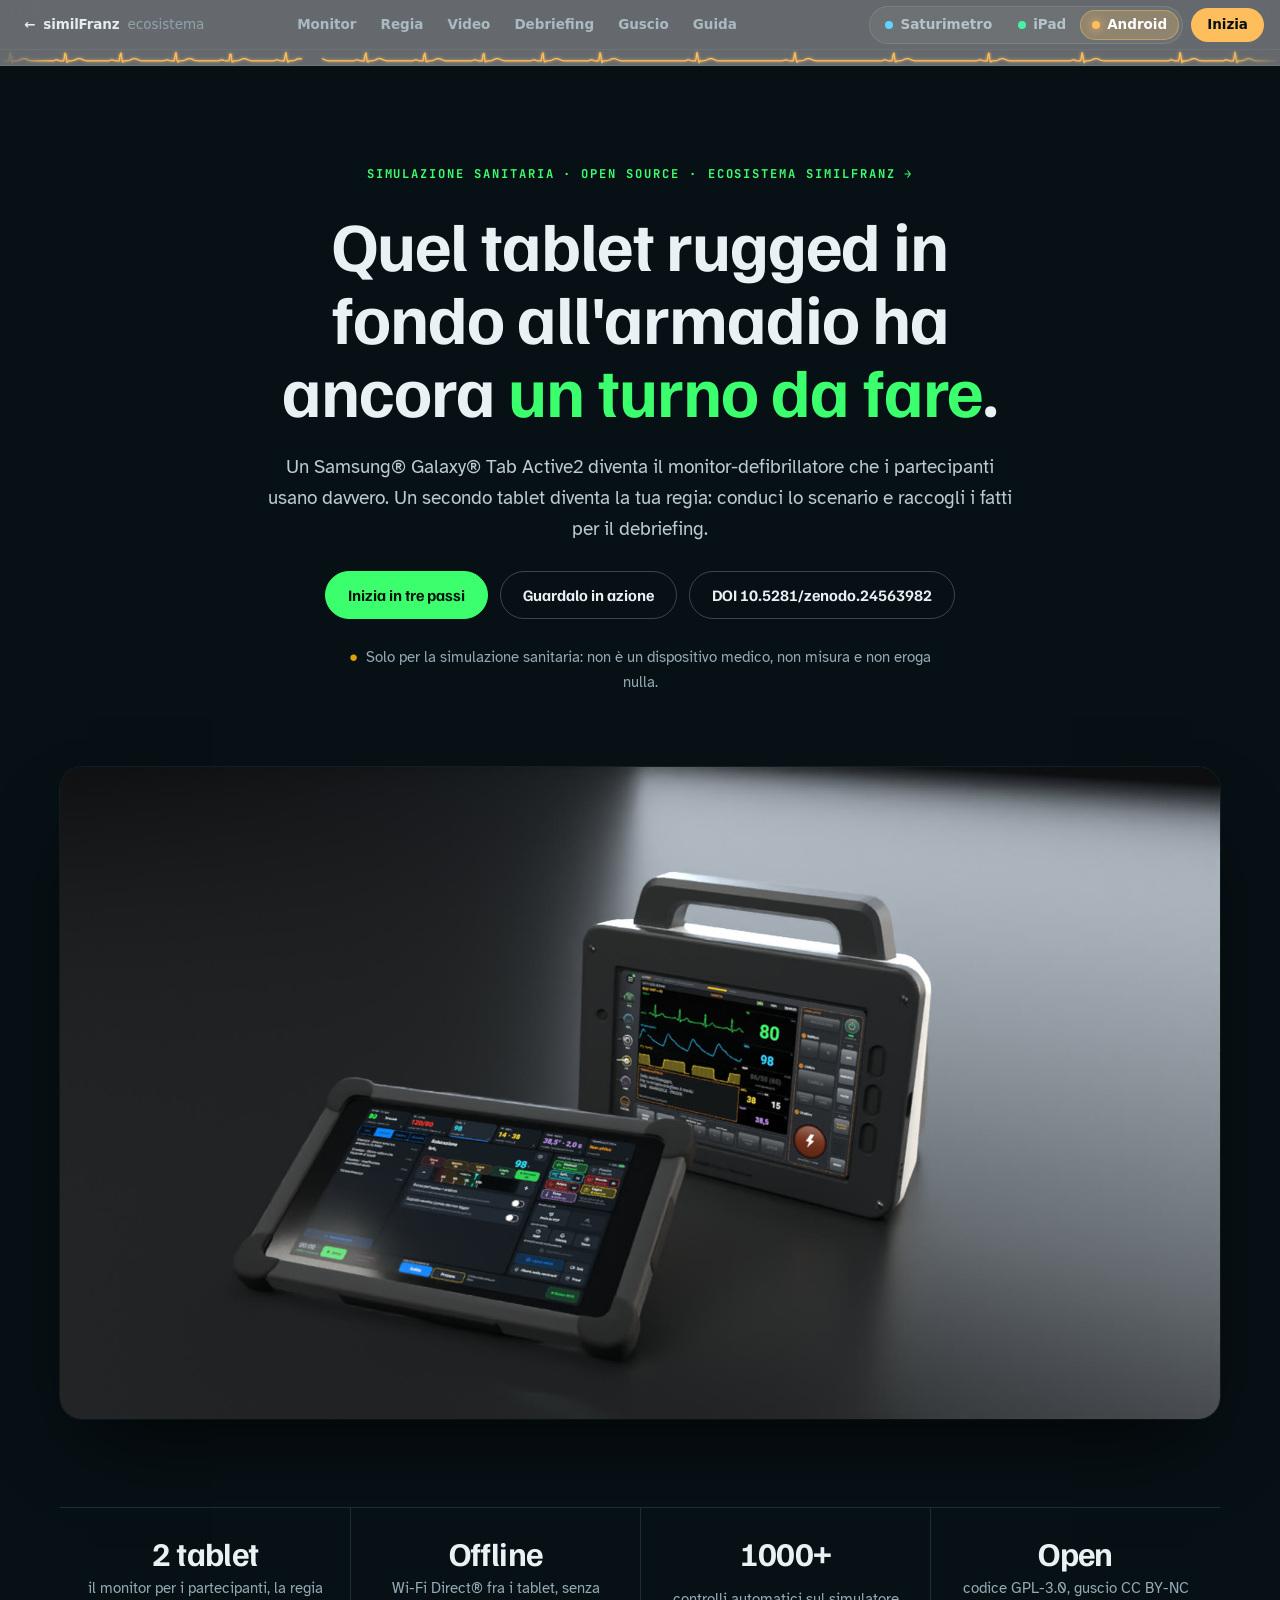
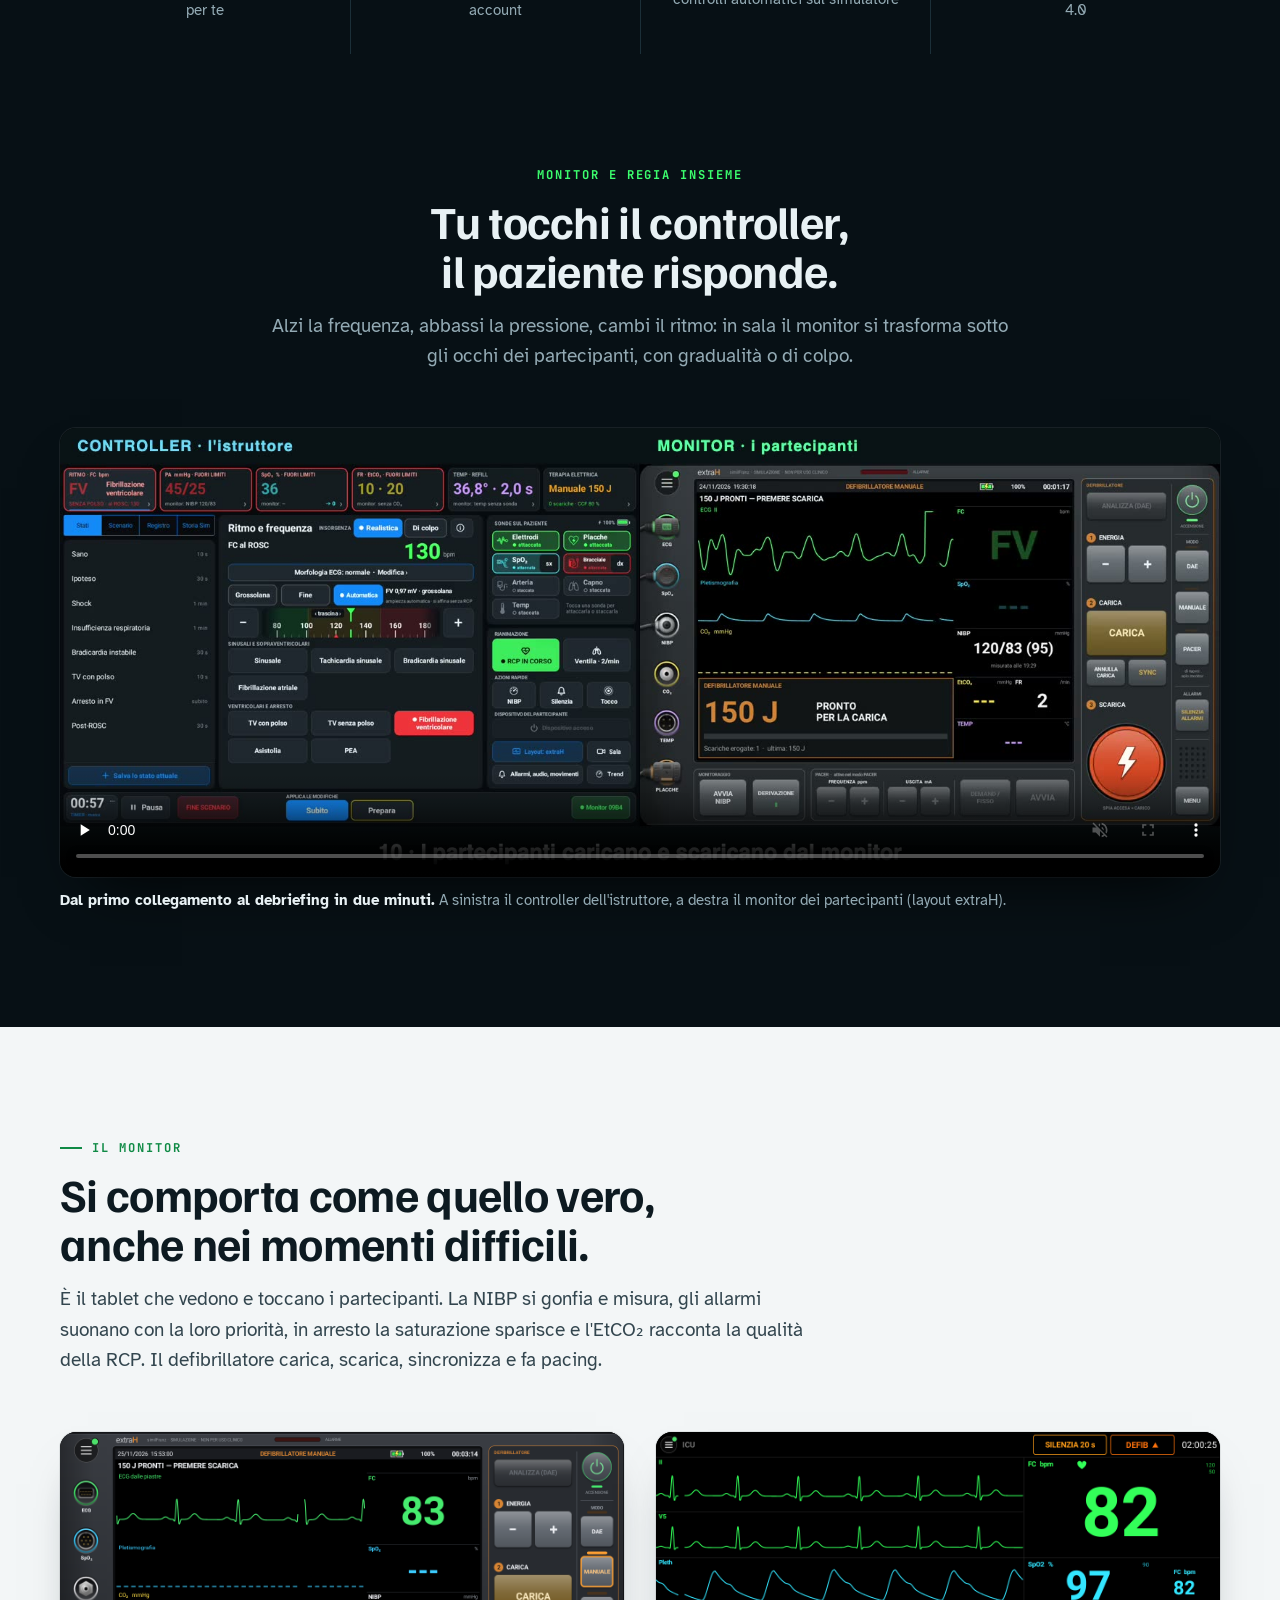
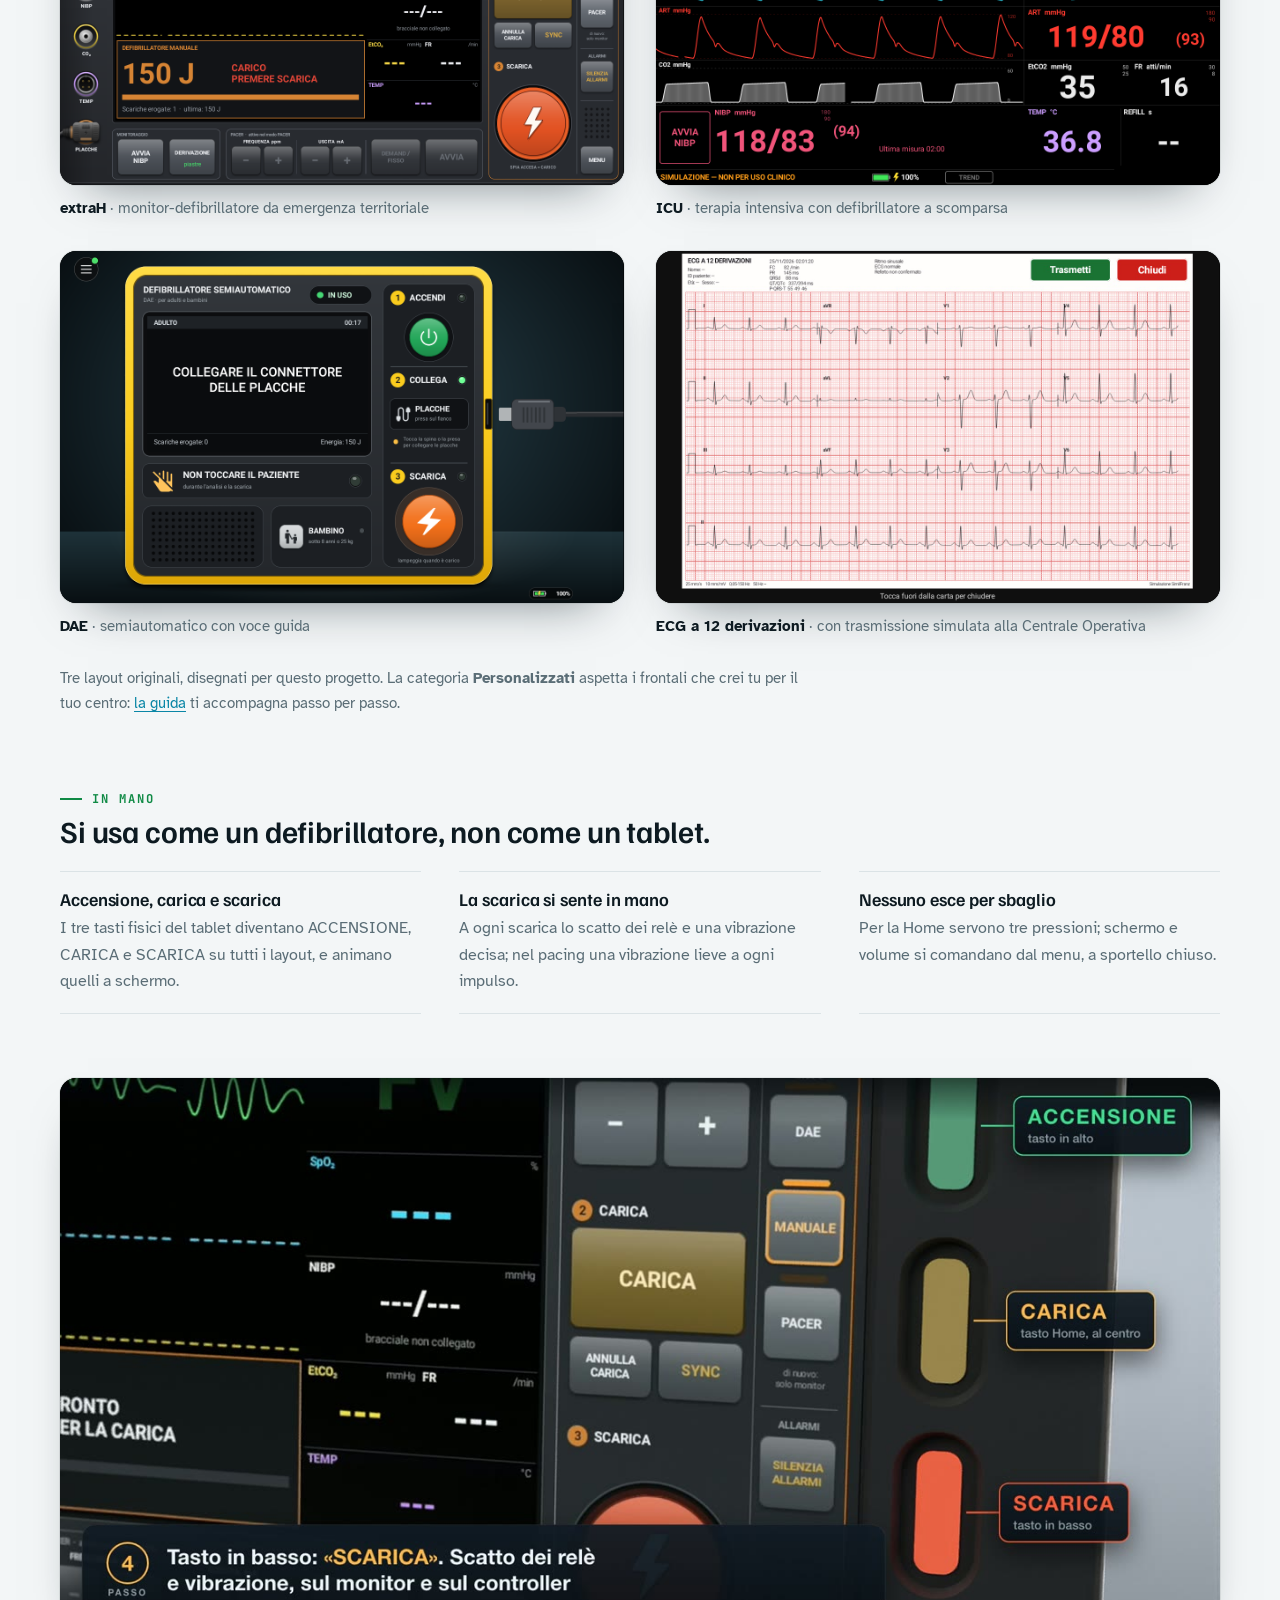
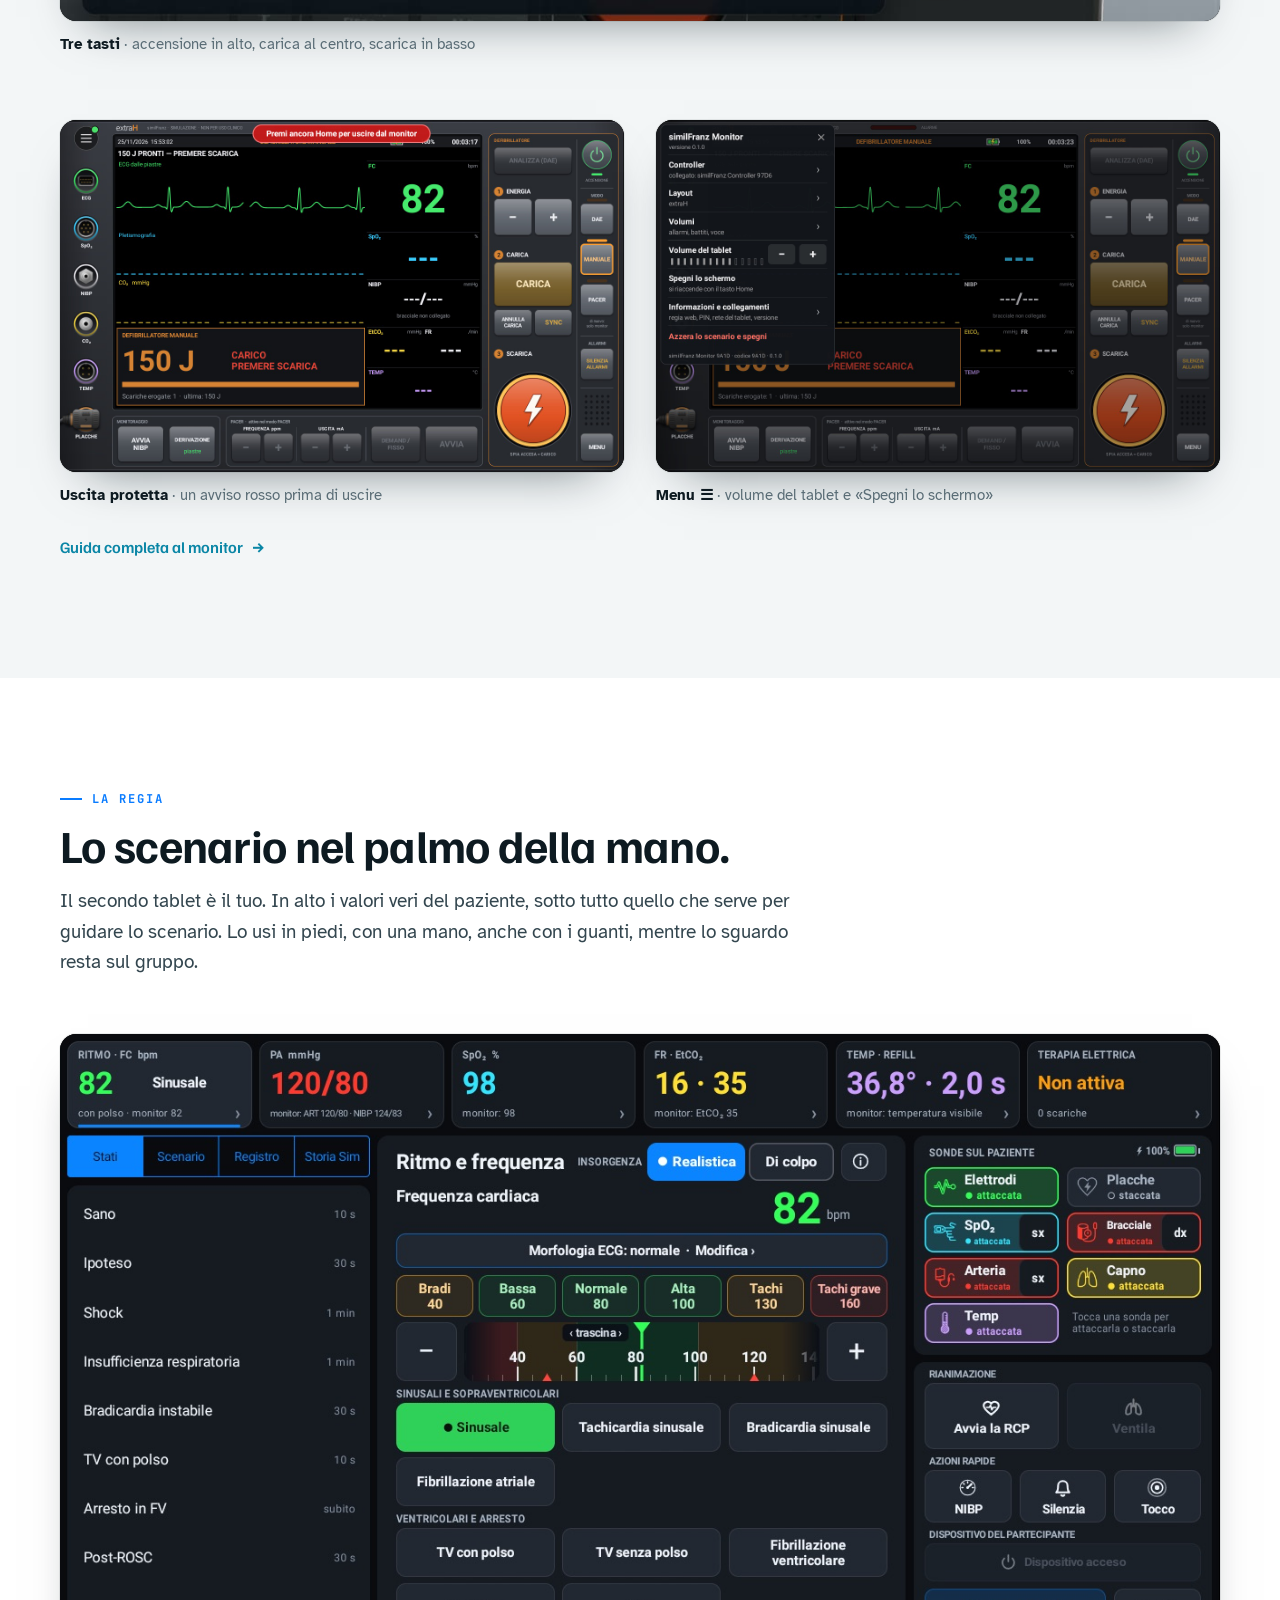
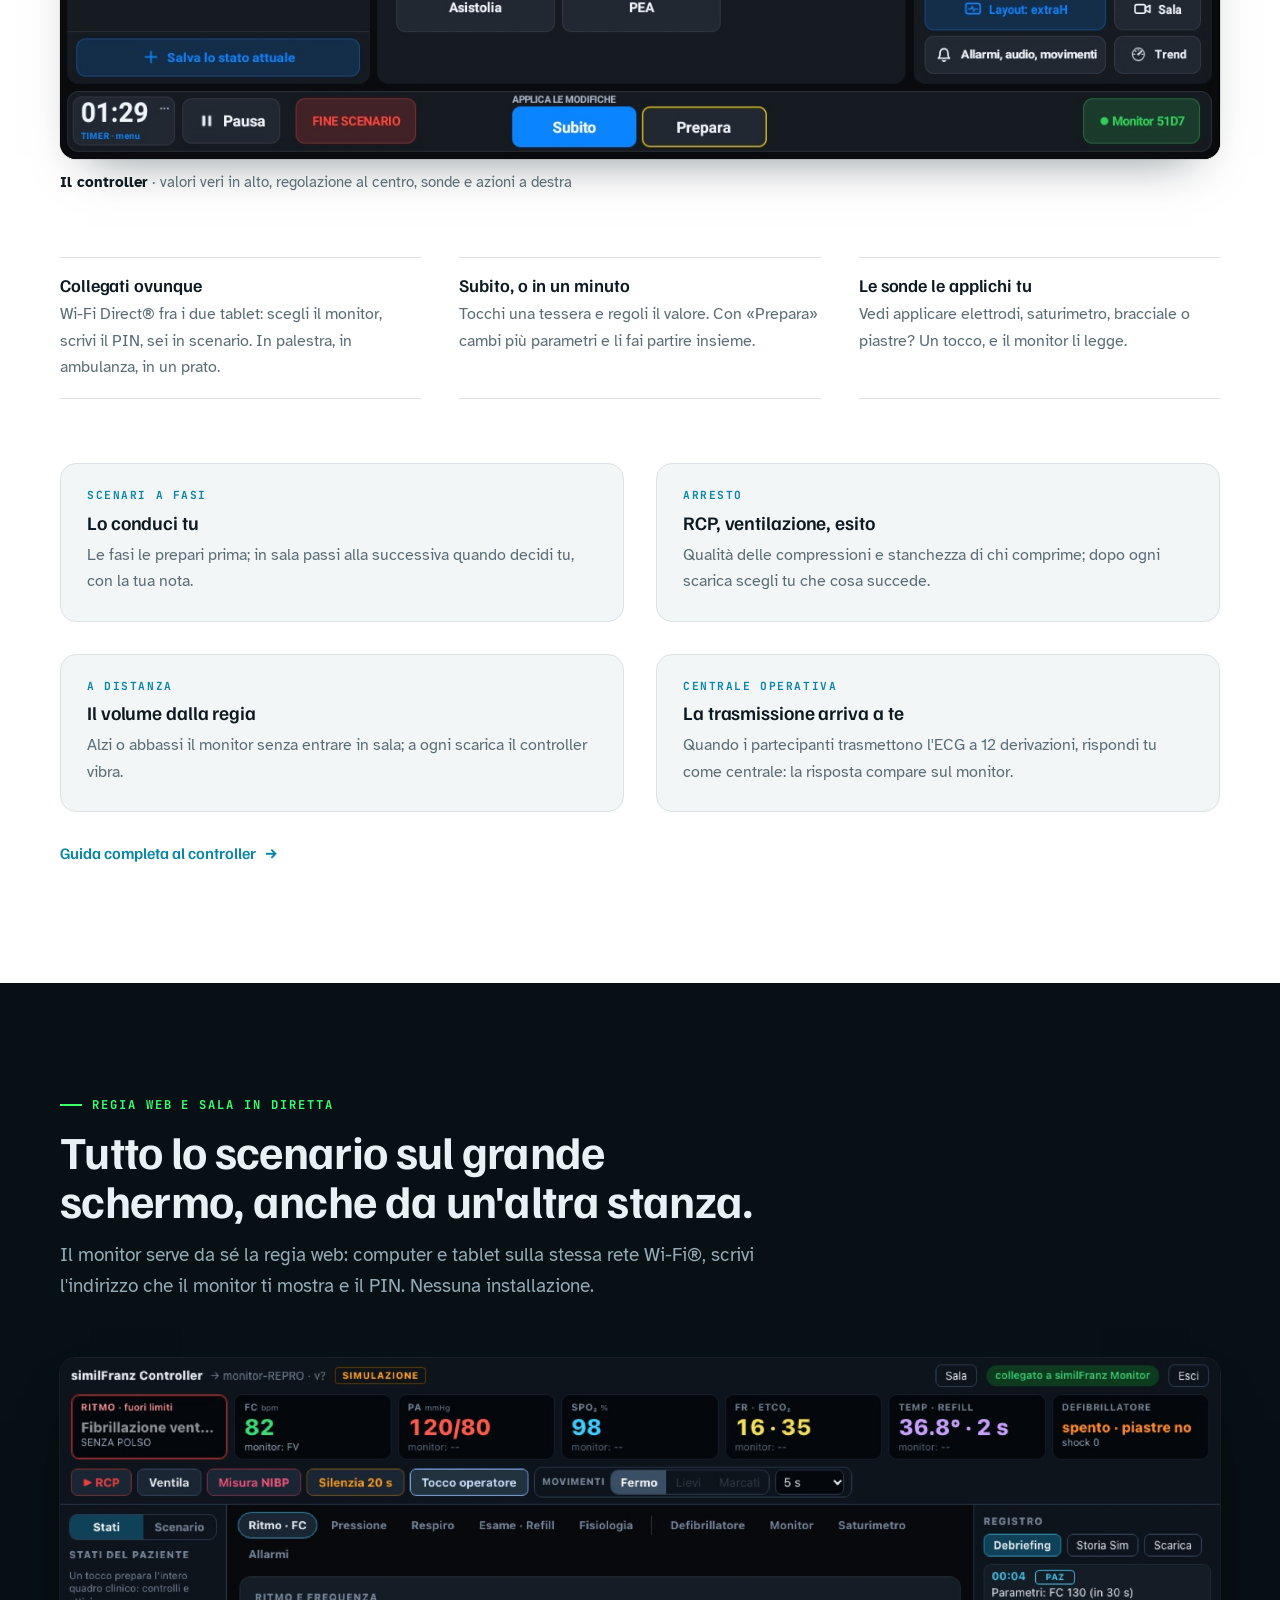
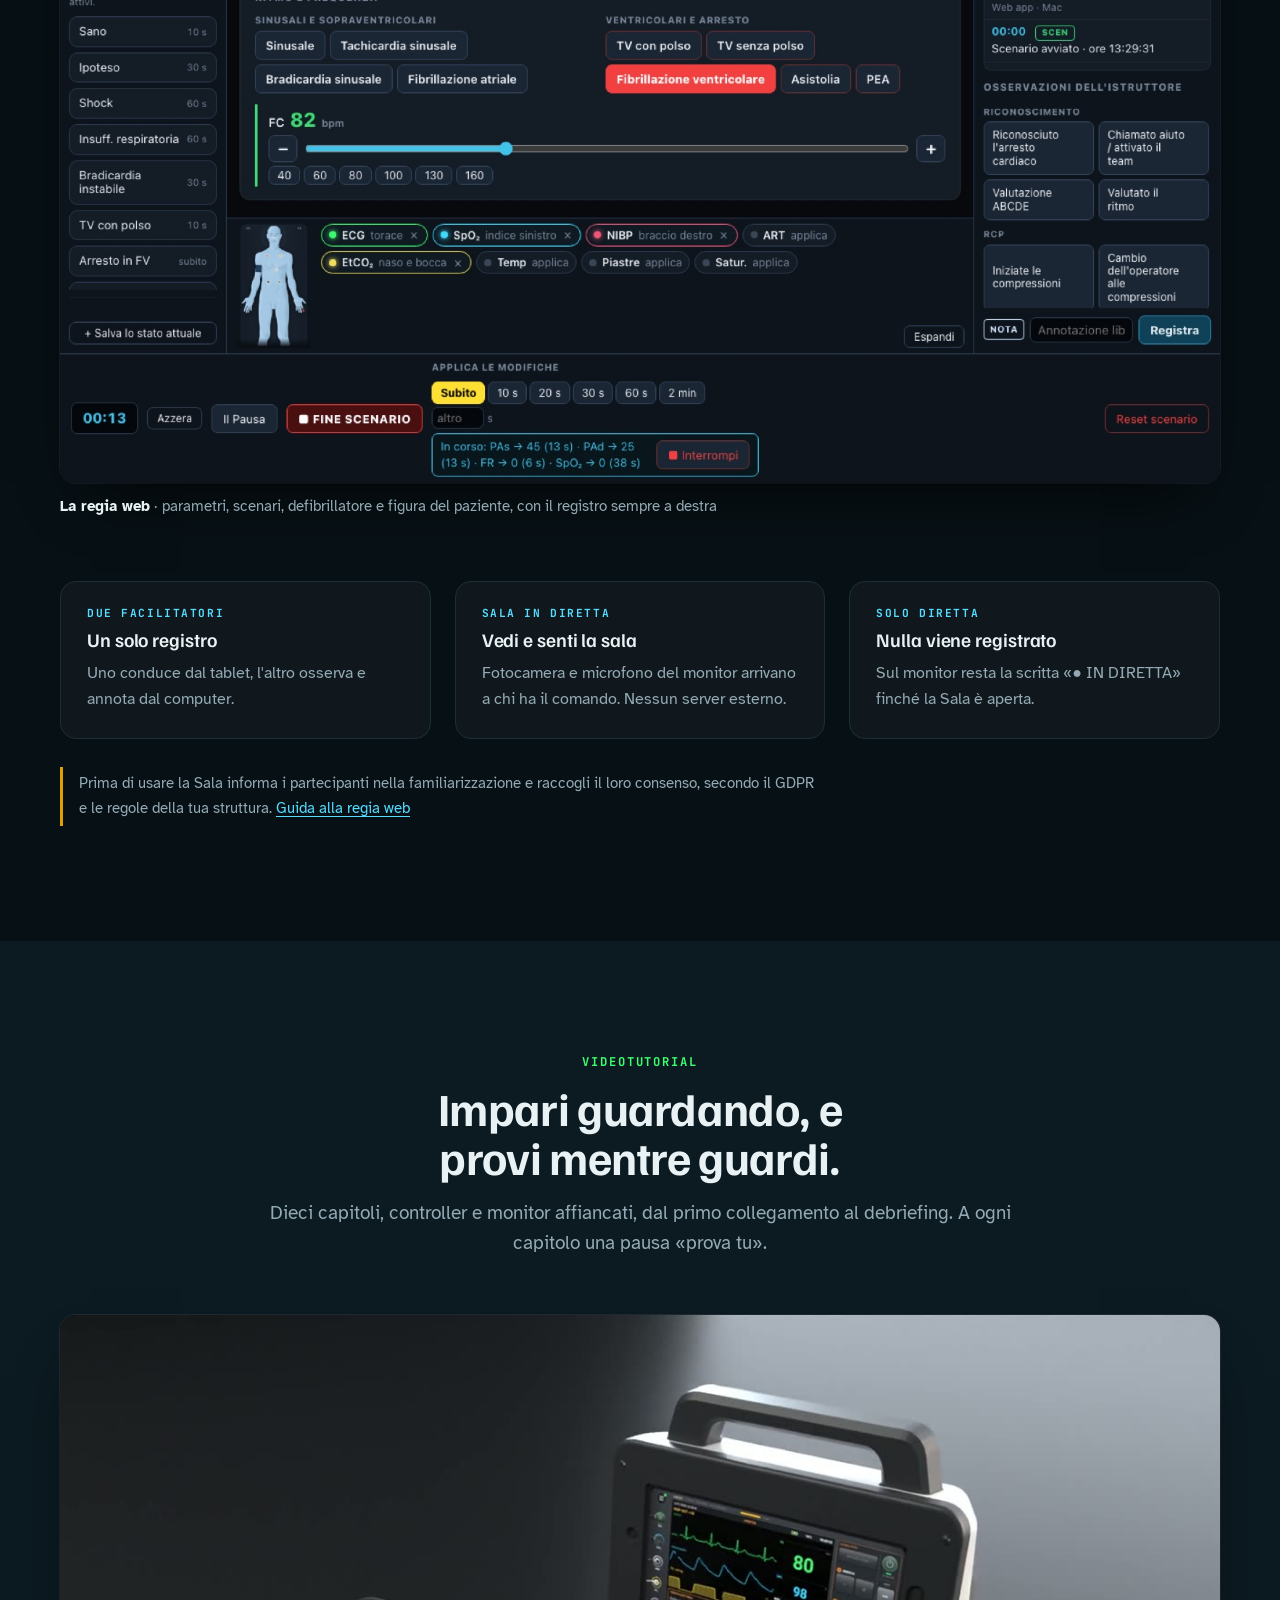
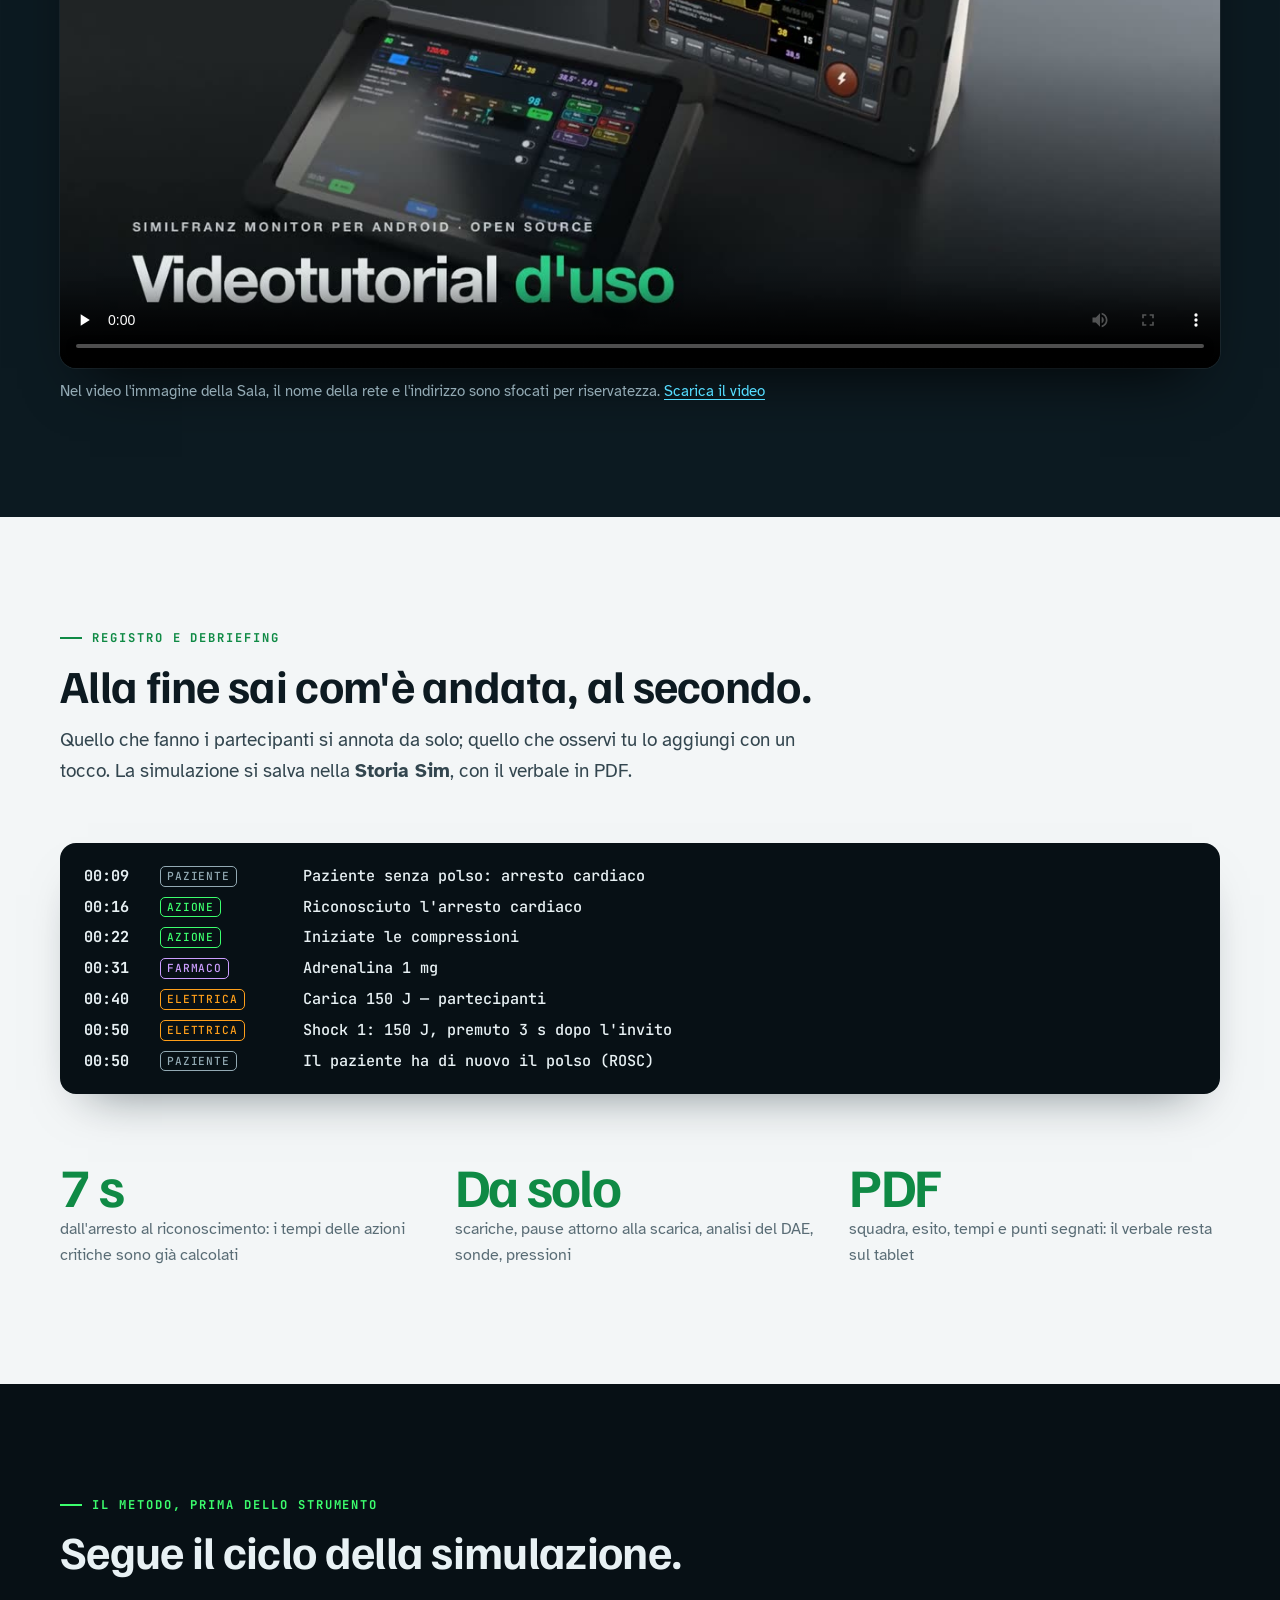
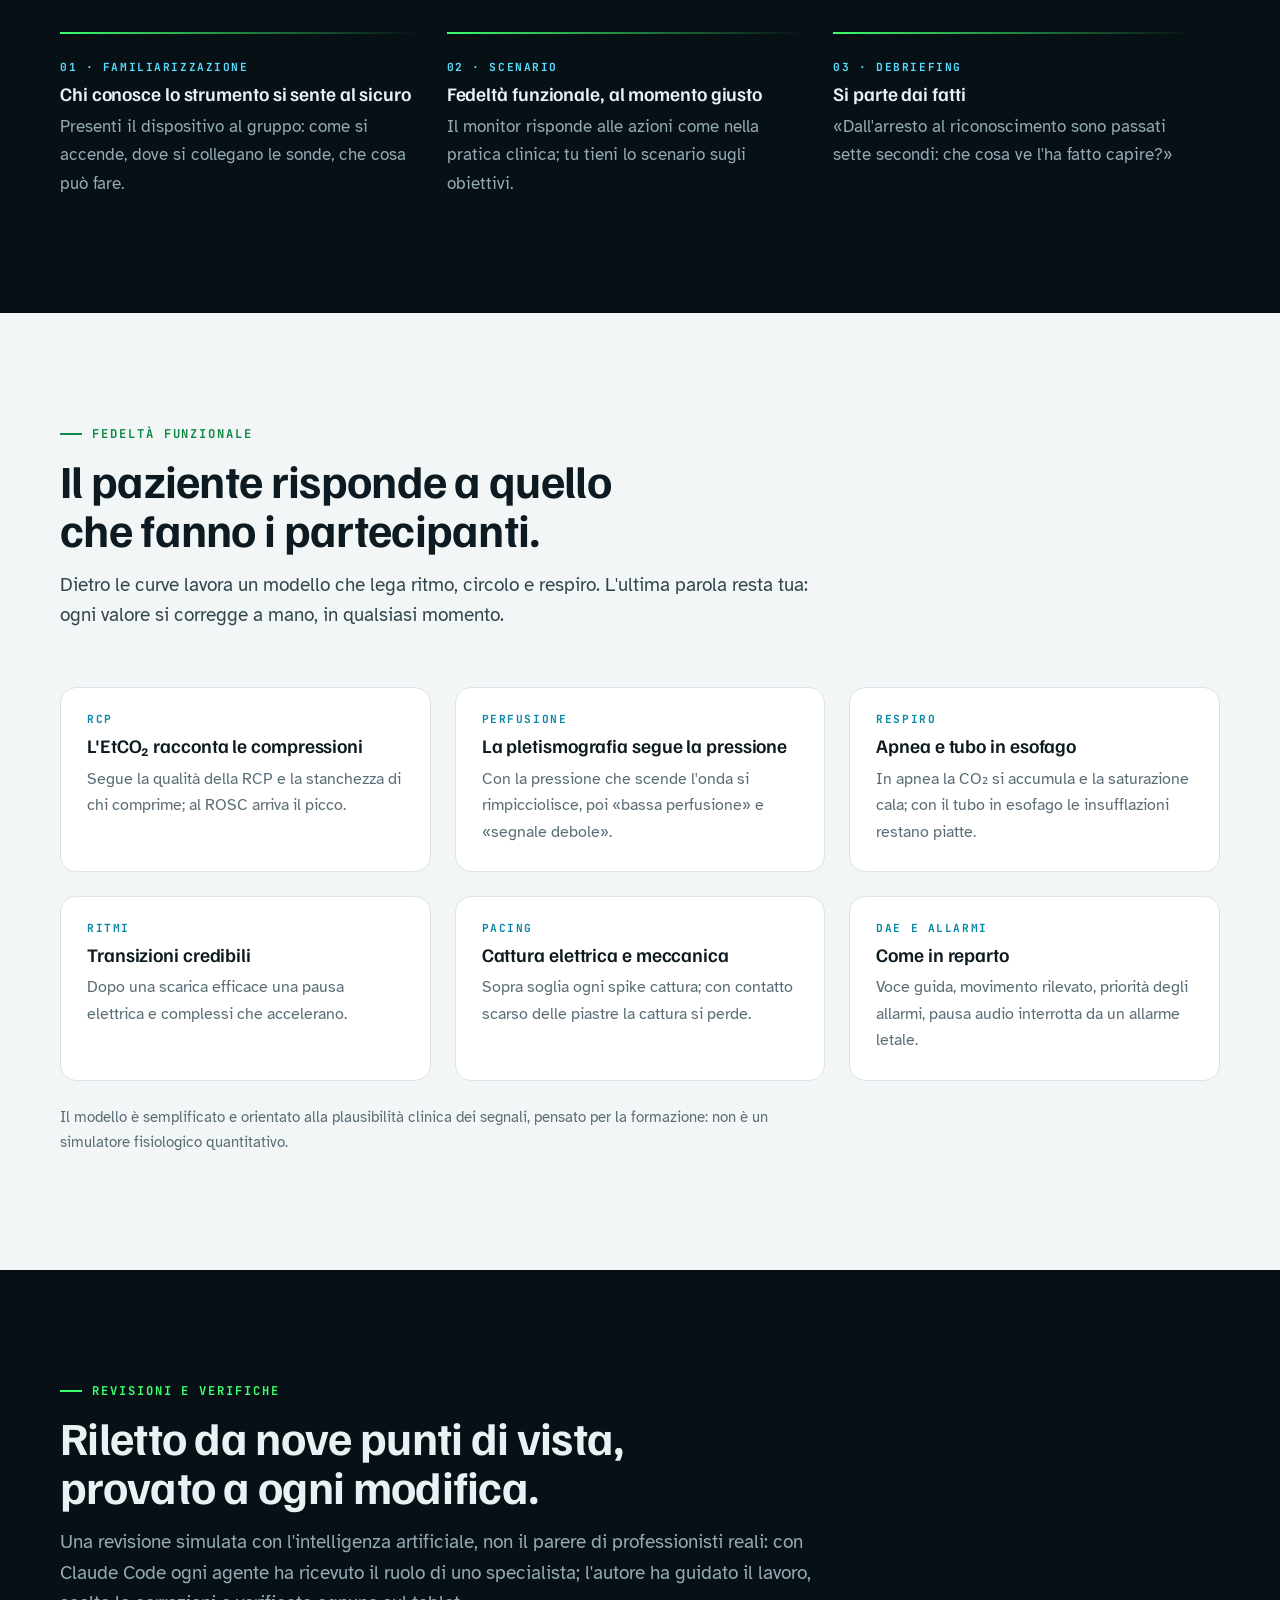
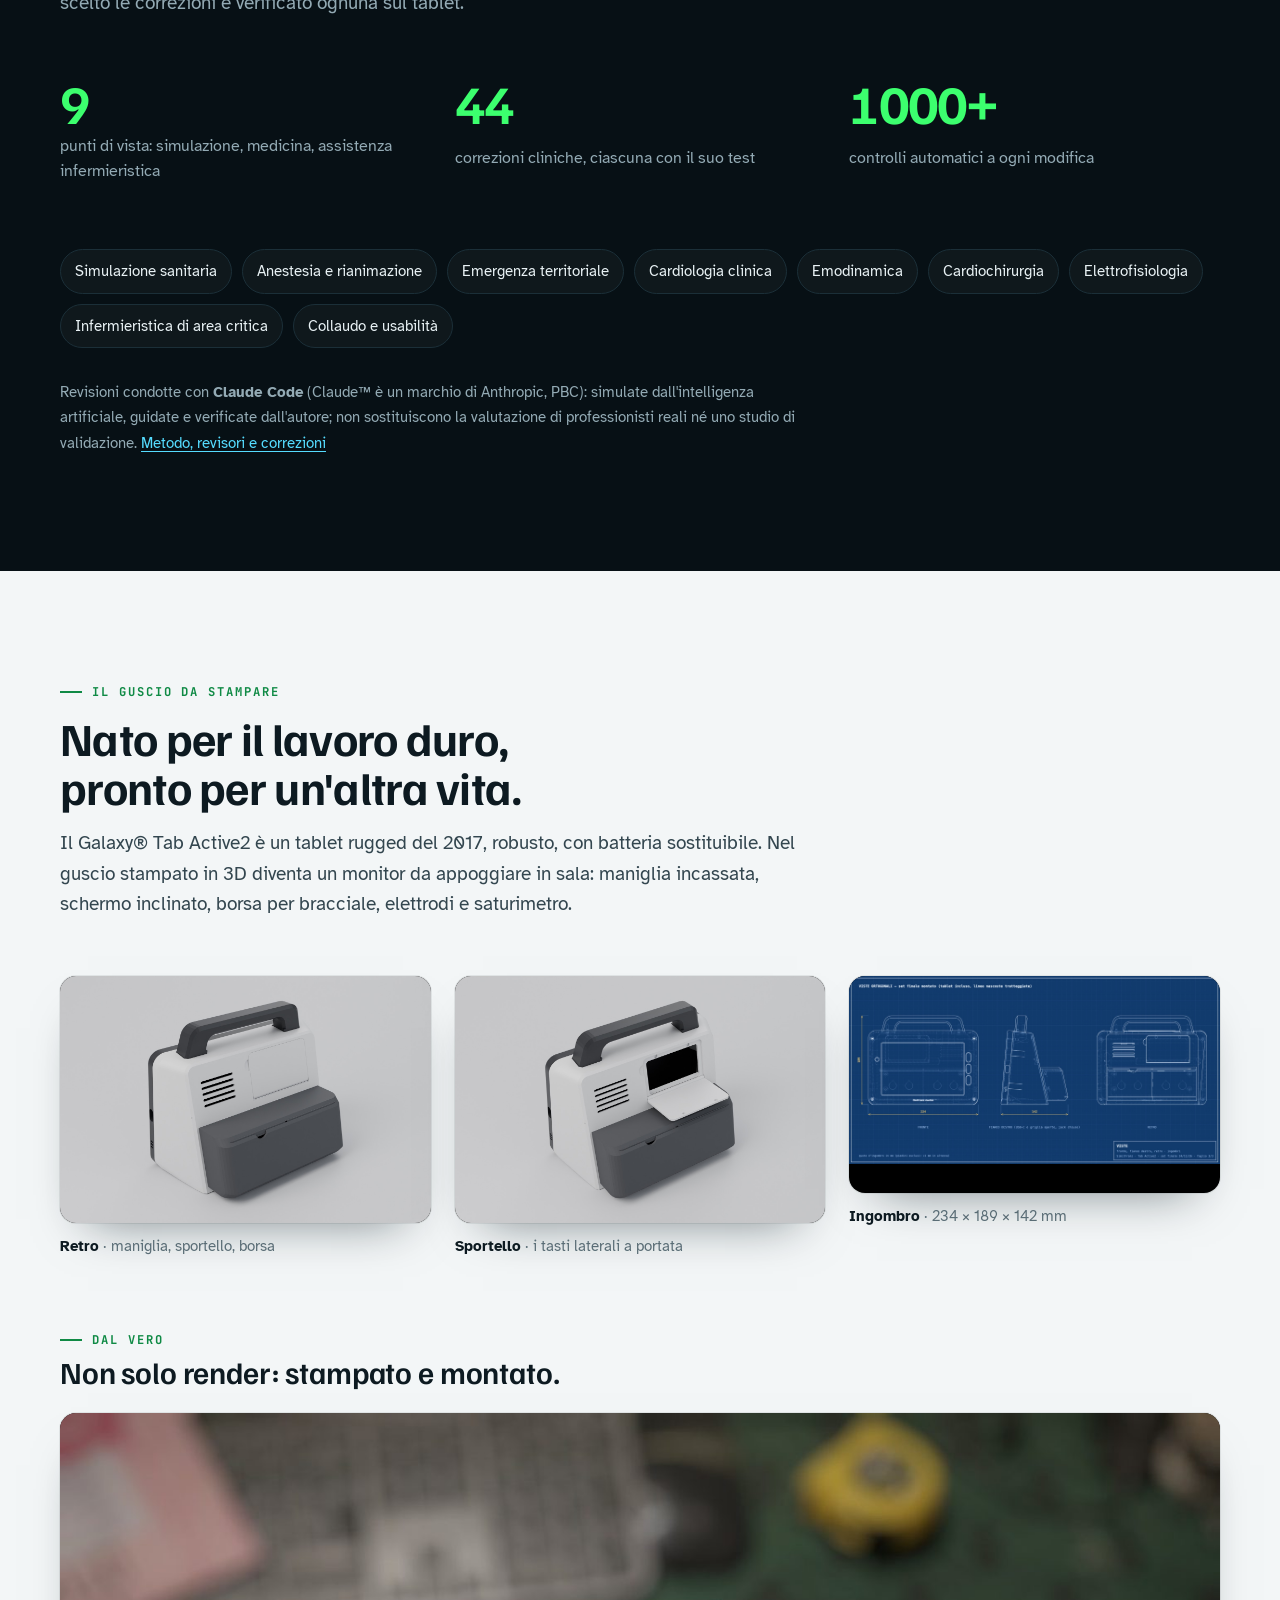
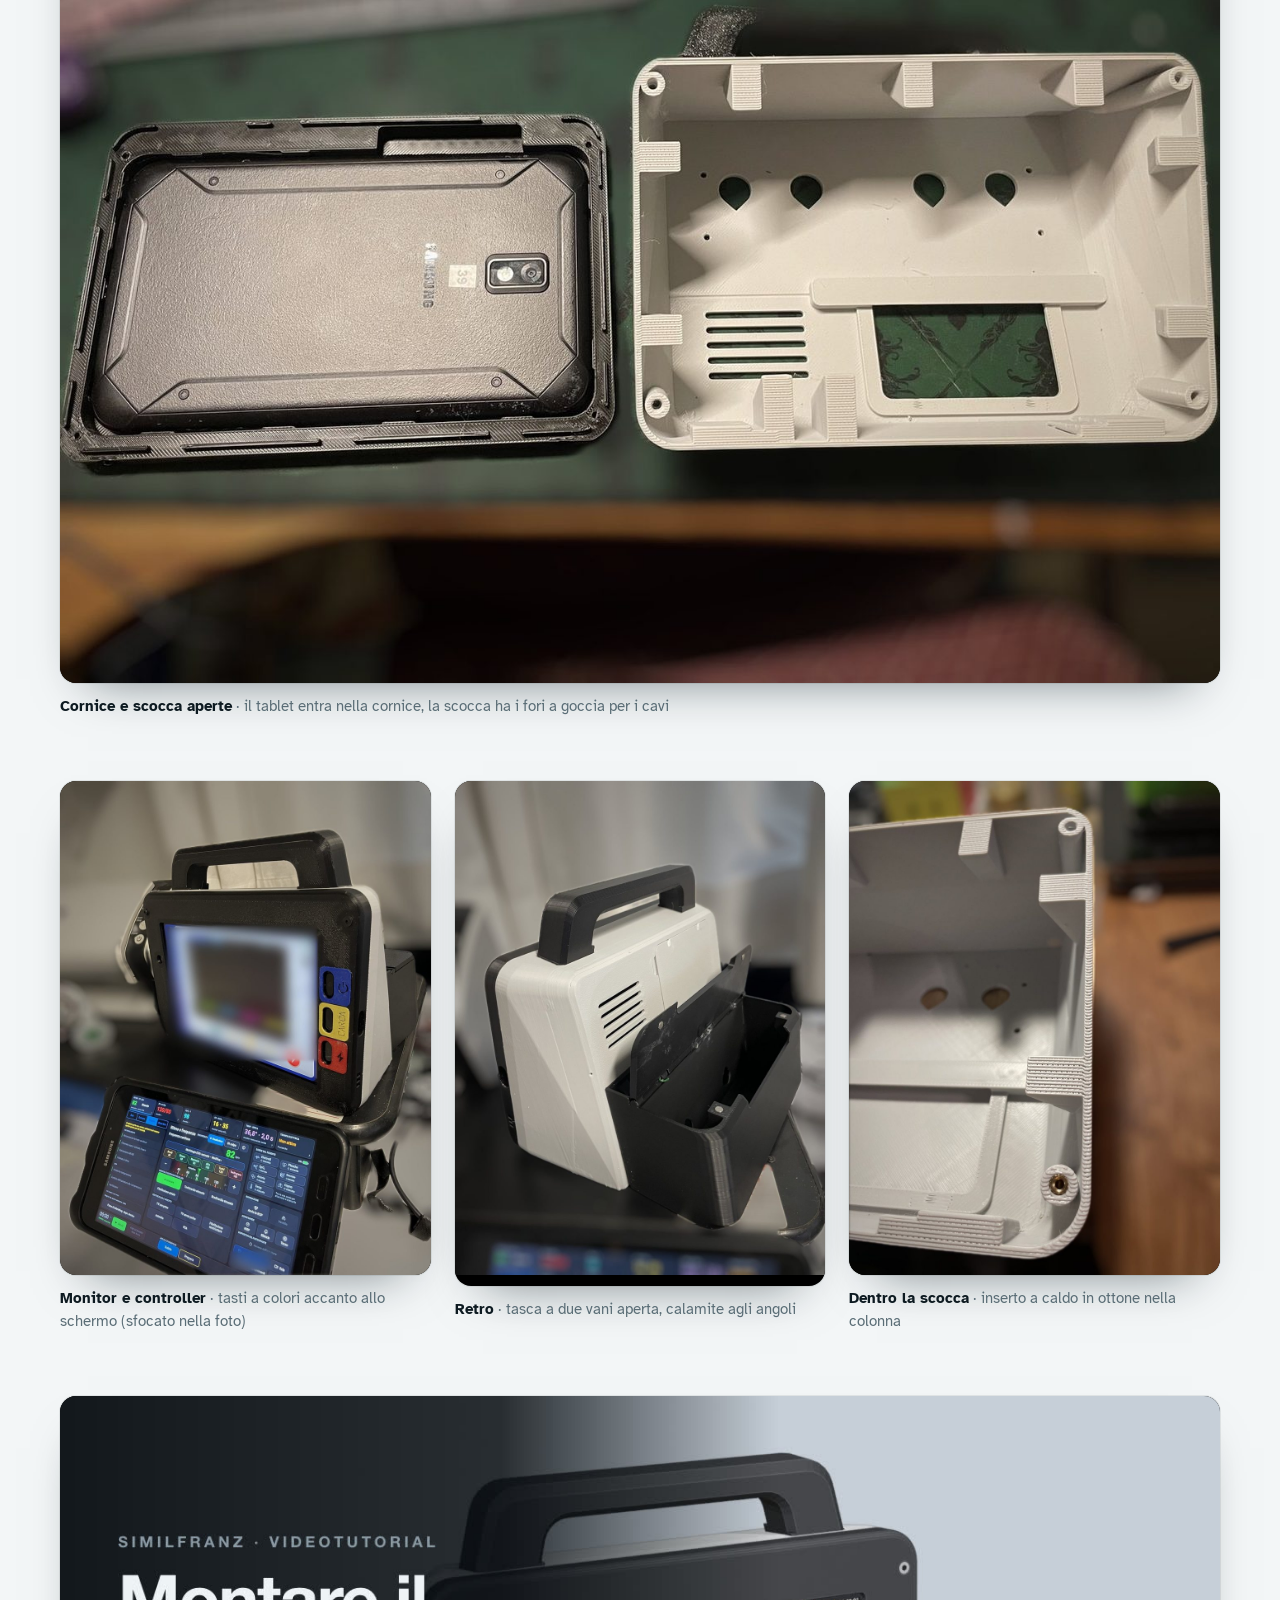
==== docs/index.html @ 8f1b24bd "Barra dell'ecosistema: traccia ECG a tutta larghezza in una corsia sotto le scritte Co-Authored-By: " ====
<!doctype html>
<html lang="it">
<head>
<meta charset="utf-8">
<meta name="viewport" content="width=device-width, initial-scale=1">
<title>similFranz Monitor Android</title>
<meta name="description" content="Due tablet rugged Samsung® Galaxy® Tab Active2 diventano un monitor-defibrillatore da simulazione e la sua regia. Progetto open source per la simulazione sanitaria.">
<link rel="preconnect" href="https://fonts.googleapis.com">
<link rel="preconnect" href="https://fonts.gstatic.com" crossorigin>
<link rel="stylesheet" href="https://fonts.googleapis.com/css2?family=Familjen+Grotesk:wght@500;600;700&family=Atkinson+Hyperlegible:ital,wght@0,400;0,700;1,400&family=JetBrains+Mono:wght@500;700&display=swap">
<style>
/* Una sola gerarchia, ripetuta: occhiello · titolo · testo introduttivo, poi UN solo schema per sezione
   (immagine+testo affiancati, griglia regolare, passi numerati). Fasce chiare alternate a fasce «sala»
   (il nero-blu dello schermo del monitor). Accenti: verde ECG, azzurro SpO2, ambra degli allarmi. */
:root {
  --bg: #f3f6f7; --surface: #ffffff; --ink: #0d1a21; --ink-2: #33464f; --muted: #5a6d76; --line: #dbe3e6;
  --room: #071015; --room-2: #0c1a21; --room-ink: #e8f1f4; --room-muted: #93aab4; --room-line: #1b2f38;
  --ecg: #0f8a45; --ecg-screen: #3cff6e; --spo2: #0a86a6; --spo2-screen: #55dcff; --alarm: #e0a000; --regia: #0a7cff;
  --radius: 16px; --max: 1160px;
  --font-display: "Familjen Grotesk", "Helvetica Neue", Arial, sans-serif;
  --font-body: "Atkinson Hyperlegible", "Segoe UI", Arial, sans-serif;
  --font-data: "JetBrains Mono", ui-monospace, Menlo, monospace;
}
@media (prefers-color-scheme: dark) {
  :root:not([data-theme="light"]) {
    --bg: #0a1419; --surface: #0f1d24; --ink: #e6eff2; --ink-2: #c3d2d8; --muted: #9bb0b9; --line: #20363f;
    --room: #04090c; --room-2: #0a161c; --ecg: #3fcf88; --spo2: #4fd0ec; color-scheme: dark;
  }
}
:root[data-theme="dark"] {
  --bg: #0a1419; --surface: #0f1d24; --ink: #e6eff2; --ink-2: #c3d2d8; --muted: #9bb0b9; --line: #20363f;
  --room: #04090c; --room-2: #0a161c; --ecg: #3fcf88; --spo2: #4fd0ec; color-scheme: dark;
}
*, *::before, *::after { box-sizing: border-box; }
html { -webkit-text-size-adjust: 100%; scroll-behavior: smooth; scroll-padding-top: 78px; }
@media (prefers-reduced-motion: reduce) { html { scroll-behavior: auto; } }
body { margin: 0; background: var(--bg); color: var(--ink); font: 400 1.0625rem/1.65 var(--font-body); }
a { color: var(--spo2); text-underline-offset: 3px; }
a:focus-visible, button:focus-visible { outline: 3px solid var(--spo2); outline-offset: 3px; border-radius: 6px; }
h1, h2, h3 { font-family: var(--font-display); line-height: 1.06; text-wrap: balance; margin: 0; letter-spacing: -0.015em; }
h1 { font-size: clamp(2.4rem, 5.4vw, 4.1rem); font-weight: 700; }
h2 { font-size: clamp(1.9rem, 3.6vw, 2.9rem); font-weight: 700; }
h3 { font-size: 1.2rem; font-weight: 600; letter-spacing: -0.005em; }
p { margin: 0; }
img, video { max-width: 100%; height: auto; display: block; }
b { font-weight: 700; }

/* ---------- impalcatura ---------- */
.band { padding: clamp(64px, 9vw, 120px) max(16px, env(safe-area-inset-left, 0px)); }
.band.flush-top { padding-top: 0; }
.container { max-width: var(--max); margin: 0 auto; }
.room { background: var(--room); color: var(--room-ink); }
.room.alt { background: var(--room-2); }
.paper { background: var(--surface); }
.head { display: grid; gap: 16px; max-width: 760px; margin-bottom: clamp(36px, 5vw, 56px); }
.head .lead, .head h2 { max-width: none; }
.head.center h2, .head.center .lead { width: 100%; }
.note, .callout { max-width: 760px; }
.head.center { margin-inline: auto; text-align: center; justify-items: center; }
.eyebrow { font: 700 0.76rem/1 var(--font-data); letter-spacing: 0.16em; text-transform: uppercase; color: var(--ecg); display: inline-flex; gap: 10px; align-items: center; }
.eyebrow::before { content: ""; width: 22px; height: 2px; background: currentColor; }
.head.center .eyebrow::before { display: none; }
.room .eyebrow { color: var(--ecg-screen); }
.lead { font-size: clamp(1.1rem, 1.5vw, 1.28rem); line-height: 1.6; color: var(--ink-2); max-width: 66ch; }
.room .lead { color: var(--room-muted); }
.note { font-size: 0.95rem; color: var(--muted); max-width: 760px; }
.room .note { color: var(--room-muted); }
.room a { color: var(--spo2-screen); }
.more { font: 600 1rem/1 var(--font-display); text-decoration: none; display: inline-flex; gap: 8px; align-items: center; }
.more::after { content: "→"; transition: transform .15s; }
.more:hover::after { transform: translateX(3px); }

/* ---------- navigazione ---------- */
.nav { position: sticky; top: 0; z-index: 10; background: color-mix(in srgb, var(--room) 88%, transparent); backdrop-filter: saturate(1.4) blur(12px); -webkit-backdrop-filter: saturate(1.4) blur(12px); border-bottom: 1px solid var(--room-line); }
.nav .container { display: flex; align-items: center; gap: 24px; height: 60px; padding-inline: max(16px, env(safe-area-inset-left, 0px)); }
.brand { font: 700 1.05rem/1 var(--font-display); color: var(--room-ink); text-decoration: none; display: inline-flex; gap: 10px; align-items: center; white-space: nowrap; }
.brand i { width: 9px; height: 9px; border-radius: 50%; background: var(--ecg-screen); box-shadow: 0 0 12px var(--ecg-screen); }
.brand small { font: 500 0.78rem/1 var(--font-data); color: var(--room-muted); letter-spacing: 0.06em; }
.nav ul { list-style: none; margin: 0 0 0 auto; padding: 0; display: flex; gap: 4px; }
.nav ul a { color: var(--room-muted); text-decoration: none; font: 600 0.92rem/1 var(--font-display); padding: 9px 11px; border-radius: 8px; }
.nav ul a:hover { color: var(--room-ink); background: rgba(255,255,255,.06); }
.nav .cta { background: var(--ecg-screen); color: #04140a; font: 700 0.92rem/1 var(--font-display); padding: 10px 16px; border-radius: 999px; text-decoration: none; white-space: nowrap; }
@media (max-width: 980px) { .nav ul { display: none; } .nav .cta { margin-left: auto; } }

/* ---------- pulsanti ---------- */
.ctas { display: flex; flex-wrap: wrap; gap: 12px; }
.btn { display: inline-flex; align-items: center; gap: 10px; padding: 15px 22px; border-radius: 999px; font: 700 1rem/1 var(--font-display); text-decoration: none; border: 1.5px solid rgba(255,255,255,.22); color: var(--room-ink); }
.room a.btn { color: var(--room-ink); }
.btn.primary, .room a.btn.primary { background: var(--ecg-screen); border-color: var(--ecg-screen); color: #04140a; }
.btn:hover { transform: translateY(-1px); }
.btn.soon { border-style: dashed; color: var(--room-muted); cursor: default; }
.btn.soon:hover { transform: none; }

/* ---------- apertura: centrata, immagine grande sotto ---------- */
.hero { padding-top: clamp(56px, 8vw, 104px); padding-bottom: 0; overflow: hidden; }
.hero-copy { display: grid; gap: 26px; justify-items: center; text-align: center; max-width: 760px; margin: 0 auto; }
.hero h1 { font-size: clamp(2.5rem, 5.4vw, 4.4rem); max-width: 22ch; }
.hero .eyebrow::before { display: none; }
.hero h1 em { font-style: normal; color: var(--ecg-screen); }
.hero .lead { color: #b9cad1; max-width: 62ch; }
.hero .ctas { justify-content: center; }
.safety { font-size: 0.95rem; color: var(--room-muted); max-width: 60ch; }
.safety::before { content: "●"; color: var(--alarm); margin-right: 8px; }
.hero-shot { margin: clamp(40px, 6vw, 72px) auto 0; max-width: var(--max); position: relative; }
.hero-shot img { width: 100%; border-radius: 22px; box-shadow: 0 40px 80px -30px rgba(0,0,0,.8), 0 0 0 1px rgba(255,255,255,.06); }
.facts { margin-top: clamp(48px, 7vw, 88px); display: grid; grid-template-columns: repeat(4, minmax(0, 1fr)); border-top: 1px solid var(--room-line); }
.facts div { padding: 28px 24px 32px; display: grid; gap: 8px; text-align: center; justify-items: center; }
.facts div + div { border-left: 1px solid var(--room-line); }
.facts b { font: 700 clamp(1.7rem, 2.6vw, 2.2rem)/1 var(--font-display); color: var(--room-ink); letter-spacing: -0.02em; }
.facts span { color: var(--room-muted); font-size: 0.95rem; line-height: 1.45; max-width: 24ch; }

/* ---------- immagini: un solo trattamento ---------- */
.shot { margin: 0; display: grid; gap: 12px; }
.shot .frame { border-radius: var(--radius); overflow: hidden; background: #000; box-shadow: 0 24px 48px -28px rgba(6, 22, 30, .55), 0 0 0 1px rgba(13, 26, 33, .08); }
.room .shot .frame { box-shadow: 0 30px 60px -30px rgba(0,0,0,.9), 0 0 0 1px rgba(255,255,255,.07); }
.shot .frame img, .shot .frame video { width: 100%; }
.shot .frame.screen img { aspect-ratio: 16 / 10; object-fit: cover; }
.shot figcaption { font-size: 0.93rem; line-height: 1.5; color: var(--muted); }
.shot figcaption b { color: var(--ink); font-weight: 700; }
.room .shot figcaption { color: var(--room-muted); }
.room .shot figcaption b { color: var(--room-ink); }

/* ---------- schemi ---------- */
.split { display: grid; grid-template-columns: minmax(0, 1.15fr) minmax(0, 1fr); gap: clamp(32px, 5vw, 64px); align-items: center; }
.split.rev > :first-child { order: 2; }
.split + .split { margin-top: clamp(56px, 7vw, 96px); }
.stack { display: grid; gap: 20px; align-content: start; }
.g2 { display: grid; grid-template-columns: repeat(2, minmax(0, 1fr)); gap: clamp(20px, 3vw, 32px); }
.g3 { display: grid; grid-template-columns: repeat(3, minmax(0, 1fr)); gap: clamp(16px, 2.4vw, 24px); }
.g4 { display: grid; grid-template-columns: repeat(2, minmax(0, 1fr)); gap: clamp(16px, 2.4vw, 24px); }
.gap-top { margin-top: clamp(40px, 5vw, 64px) !important; }

/* elenco di funzioni: titolo + testo, una riga sottile fra le voci */
.feats { display: grid; gap: 0; margin: 0; padding: 0; list-style: none; }
.feats li { display: grid; gap: 6px; padding: 18px 0; border-top: 1px solid var(--line); align-content: start; }
.feats li:last-child { border-bottom: 1px solid var(--line); }
.room .feats li { border-color: var(--room-line); }
.feats h3 { font-size: 1.12rem; }
.feats p { color: var(--muted); font-size: 1rem; }
.room .feats p { color: var(--room-muted); }

.feats.row3 { grid-template-columns: repeat(3, minmax(0, 1fr)); gap: 0 clamp(20px, 3vw, 40px); }
.feats.row3 li { border-bottom: 1px solid var(--line); }
.room .feats.row3 li { border-color: var(--room-line); }
@media (max-width: 900px) { .feats.row3 { grid-template-columns: 1fr; } .feats.row3 li + li { border-top: 0; } }
.sub { display: grid; gap: 10px; margin: clamp(48px, 6vw, 80px) 0 24px; max-width: 760px; }
.sub h3 { font-size: clamp(1.5rem, 2.4vw, 2rem); }
/* schede: tutte uguali, altezza uniforme */
.card { background: var(--surface); border: 1px solid var(--line); border-radius: var(--radius); padding: 26px; display: grid; gap: 10px; align-content: start; }
.paper .card { background: var(--bg); }
.room .card { background: rgba(255,255,255,.035); border-color: var(--room-line); }
.card p { color: var(--muted); font-size: 1rem; }
.room .card p { color: var(--room-muted); }
.tag { font: 700 0.7rem/1 var(--font-data); letter-spacing: 0.14em; text-transform: uppercase; color: var(--spo2); }
.room .tag { color: var(--spo2-screen); }

/* passi numerati */
.steps { counter-reset: s; }
.steps .card { counter-increment: s; }
.steps .card::before { content: counter(s, decimal-leading-zero); font: 700 0.95rem/1 var(--font-data); color: var(--ecg); letter-spacing: 0.08em; }
.room .steps .card::before { color: var(--ecg-screen); }
.steps ul, .steps ol { margin: 0; padding-left: 1.1em; color: var(--muted); font-size: 1rem; display: grid; gap: 7px; }
.steps b { color: var(--ink); }
kbd { font: 700 0.82em/1 var(--font-data); background: var(--surface); border: 1px solid var(--line); border-bottom-width: 2px; border-radius: 6px; padding: 2px 6px; color: var(--ink); white-space: nowrap; }

/* ciclo della simulazione: tre tappe collegate */
.cycle { display: grid; grid-template-columns: repeat(3, minmax(0, 1fr)); gap: 0; position: relative; }
.cycle > div { padding: 0 28px 0 0; display: grid; gap: 10px; align-content: start; }
.cycle > div::before { content: ""; display: block; height: 2px; background: linear-gradient(90deg, var(--ecg-screen), transparent); margin-bottom: 18px; }
.cycle p { color: var(--room-muted); }

/* registro */
.log { font: 500 0.95rem/1.5 var(--font-data); background: var(--room); color: var(--room-ink); border-radius: var(--radius); padding: 22px 24px; display: grid; gap: 8px; overflow-x: auto; box-shadow: 0 24px 48px -28px rgba(6,22,30,.55); }
.log div { display: grid; grid-template-columns: 4.2em 8.6em 1fr; gap: 12px; white-space: nowrap; align-items: center; }
.log b { font-weight: 700; }
.log i { font-style: normal; font-size: 0.7rem; letter-spacing: 0.08em; text-transform: uppercase; border: 1px solid currentColor; border-radius: 5px; padding: 1px 6px; justify-self: start; }
.k-act { color: var(--ecg-screen); } .k-el { color: #ff9f1a; } .k-pt { color: var(--room-muted); } .k-dr { color: #cc9eff; }
.big-num { display: grid; gap: 4px; }
.big-num b { font: 700 clamp(2.4rem, 4.4vw, 3.4rem)/1 var(--font-display); letter-spacing: -0.03em; color: var(--ecg); }
.room .big-num b { color: var(--ecg-screen); }
.big-num span { color: var(--muted); font-size: 0.98rem; }
.room .big-num span { color: var(--room-muted); }
.chips { display: flex; flex-wrap: wrap; gap: 10px; }
.chips span { border: 1px solid var(--room-line); border-radius: 999px; padding: 9px 14px; font-size: 0.93rem; color: var(--room-ink); background: rgba(255,255,255,.03); }
.callout { border-left: 3px solid var(--alarm); padding: 4px 0 4px 16px; color: var(--muted); font-size: 0.95rem; max-width: 760px; }
.room .callout { color: var(--room-muted); }

footer { background: var(--room); color: var(--room-muted); padding: 64px max(16px, env(safe-area-inset-left, 0px)) 48px; font-size: 0.9rem; line-height: 1.6; }
footer .cols { column-count: 2; column-gap: 48px; }
footer .cols p { break-inside: avoid; margin-bottom: 18px; }
footer b { color: var(--room-ink); }
footer a { color: var(--spo2-screen); }
footer .sign { margin-top: 36px; padding-top: 22px; border-top: 1px solid var(--room-line); display: flex; flex-wrap: wrap; gap: 8px 24px; justify-content: space-between; }

@media (max-width: 900px) {
  .hero-grid, .split, .g2 { grid-template-columns: 1fr; }
  .split.rev > :first-child { order: 0; }
  .g3, .g4, .cycle { grid-template-columns: 1fr 1fr; }
  .facts { grid-template-columns: 1fr 1fr; }
  .facts div:nth-child(3) { border-left: 0; }
  .facts div:nth-child(n+3) { border-top: 1px solid var(--room-line); }
  footer .cols { column-count: 1; }
}
@media (max-width: 600px) {
  .g3, .g4, .cycle { grid-template-columns: 1fr; }
  .cycle > div { padding: 0 0 26px; }
  .log div { grid-template-columns: 4.2em 1fr; } .log i { display: none; }
}
</style>
</head>
<body>
<!-- sf-eco:inizio (barra dell'ecosistema, generata da modelli-ecobar/inserisci.py) -->
<style>
.sf-eco{position:-webkit-sticky;position:sticky;top:0;z-index:50;height:66px;width:100%;box-sizing:border-box;display:flex;align-items:center;gap:10px;padding:0 max(16px,env(safe-area-inset-left,0px)) 16px;
  background:rgba(7,12,17,.6);backdrop-filter:saturate(1.6) blur(16px);-webkit-backdrop-filter:saturate(1.6) blur(16px);
  border-bottom:1px solid rgba(255,255,255,.07);font:600 13.5px/1 system-ui,-apple-system,"Segoe UI",Roboto,sans-serif;color:#e3ecef;
  transition:height .3s cubic-bezier(.2,.7,.2,1),background .3s;animation:sfEcoIn .5s cubic-bezier(.2,.7,.2,1) both}
.sf-eco.c{height:58px;background:rgba(7,12,17,.84)}
.sf-eco .pg{position:absolute;left:0;bottom:-1px;height:2px;width:100%;transform-origin:0 50%;transform:scaleX(0);
  background:linear-gradient(90deg,transparent,var(--acc) 30%,var(--acc));box-shadow:0 0 8px var(--acc);pointer-events:none}
.sf-eco a{color:inherit;text-decoration:none}
.sf-eco a:focus-visible,.sf-eco summary:focus-visible{outline:2px solid var(--acc);outline-offset:2px;border-radius:10px}
.sf-eco .hub{display:inline-flex;align-items:center;gap:8px;white-space:nowrap;height:36px;padding:0 12px 0 8px;border-radius:10px;transition:background .2s}
.sf-eco .hub:hover{background:rgba(255,255,255,.08)}
.sf-eco .hub b{display:inline-block;font-weight:600;transition:transform .25s}.sf-eco .hub:hover b{transform:translateX(-3px)}
.sf-eco .hub strong{font-weight:700;letter-spacing:-.01em}
.sf-eco .hub em{font-style:normal;color:#8fa3ad;font-weight:500}
.sf-eco .hub .hd{width:8px;height:8px;border-radius:50%;background:var(--acc);--a:var(--acc);animation:sfEcoBeat 1.1s ease-out infinite}
.sf-eco .lane{position:absolute;left:0;right:0;bottom:0;height:16px;border-top:1px solid rgba(255,255,255,.05);pointer-events:none}
.sf-eco .lane canvas{display:block;width:100%;height:16px;-webkit-mask:linear-gradient(90deg,transparent,#000 4%,#000 96%,transparent);mask:linear-gradient(90deg,transparent,#000 4%,#000 96%,transparent)}
.sf-eco .rt{font:700 11px/1 ui-monospace,SFMono-Regular,Menlo,monospace;letter-spacing:.05em;color:var(--acc);min-width:52px;text-align:right;white-space:nowrap}
.sf-eco .rt.al{color:#ff5d5d;animation:sfEcoAl .8s steps(2) infinite}
.sf-eco .sec{display:flex;gap:2px;margin:0 auto;padding:0 8px}
.sf-eco .sec a{position:relative;height:36px;display:inline-flex;align-items:center;padding:0 11px;border-radius:9px;color:#a9bac2;white-space:nowrap;transition:color .2s,background .2s}
.sf-eco .sec a:hover{color:#fff;background:rgba(255,255,255,.06)}
.sf-eco .sec a.on{color:#fff}
.sf-eco .sec a.on::after{content:"";position:absolute;left:11px;right:11px;bottom:4px;height:2px;border-radius:2px;background:var(--acc);box-shadow:0 0 6px var(--acc)}
.sf-eco .cta{height:34px;display:inline-flex;align-items:center;background:var(--acc);color:#071015;padding:0 16px;border-radius:999px;font-weight:700;white-space:nowrap;transition:filter .2s,transform .2s}
.sf-eco .cta:hover{filter:brightness(1.12);transform:translateY(-1px)}
.sf-eco .seg{display:inline-flex;align-items:center;gap:2px;padding:3px;border-radius:999px;background:rgba(255,255,255,.05);border:1px solid rgba(255,255,255,.1)}
.sf-eco .seg a{display:inline-flex;align-items:center;gap:7px;height:30px;padding:0 12px;border-radius:999px;color:#b4c3ca;white-space:nowrap;transition:background .2s,color .2s}
.sf-eco .seg a i{width:8px;height:8px;border-radius:50%;background:var(--a);transition:box-shadow .2s}
.sf-eco .seg a:hover{color:#fff;background:rgba(255,255,255,.08)}
.sf-eco .seg a:hover i{box-shadow:0 0 0 3px rgba(255,255,255,.08),0 0 10px var(--a)}
.sf-eco .seg a[aria-current]{color:#fff;background:rgba(255,255,255,.12);background:color-mix(in srgb,var(--a) 24%,transparent);box-shadow:inset 0 0 0 1px color-mix(in srgb,var(--a) 45%,transparent)}
.sf-eco .seg a[aria-current] i{box-shadow:0 0 10px var(--a);animation:sfEcoBeat 1.1s ease-out infinite}
.sf-eco .seg .s{display:none}
.sf-eco .rgt{margin-left:auto;display:flex;align-items:center;gap:8px}

@keyframes sfEcoIn{from{transform:translateY(-100%)}to{transform:none}}
@keyframes sfEcoDrop{from{opacity:0;transform:translateY(-4px)}}
@keyframes sfEcoBeat{0%{box-shadow:0 0 0 0 var(--a)}12%{box-shadow:0 0 0 4px rgba(255,255,255,.12)}40%,100%{box-shadow:0 0 0 7px transparent}}
@keyframes sfEcoAl{50%{opacity:.35}}
@media (max-width:1000px){.sf-eco .sec{display:none}.sf-eco .rgt{margin-left:auto}}
@media (max-width:640px){.sf-eco{gap:6px}.sf-eco .hub em,.sf-eco .cta{display:none}.sf-eco .hub{padding:0 8px 0 4px}
  .sf-eco .seg a{padding:0 9px;gap:5px}.sf-eco .seg .l{display:none}.sf-eco .seg .s{display:inline}}
@media (max-width:360px){.sf-eco .hub strong{display:none}}
@media (prefers-reduced-motion:reduce){.sf-eco,.sf-eco .hub .hd,.sf-eco .rt.al{animation:none}.sf-eco{transition:none}}
</style>
<div class="sf-eco" id="sf-eco" role="navigation" aria-label="Ecosistema similFranz" style="--acc:#ffbe5c">
  <span class="pg" aria-hidden="true"></span>
  <a class="hub" href="https://franz8787.github.io/similfranz/" title="Torna all'ecosistema similFranz"><b>←</b> <strong>similFranz</strong> <em>ecosistema</em></a>
  <span class="lane" aria-hidden="true"><canvas></canvas></span>
  <div class="sec"><a href="#monitor">Monitor</a><a href="#controller">Regia</a><a href="#videotutorial">Video</a><a href="#debriefing">Debriefing</a><a href="#guscio">Guscio</a><a href="#guida">Guida</a></div>
  <div class="rgt"><nav class="seg" aria-label="Gli strumenti similFranz"><a href="https://franz8787.github.io/similfranz-saturimetro/" style="--a:#5fd4ff" title="Saturimetro: SpO₂, polso e pletismografia su iPod touch®"><i></i><span class="l">Saturimetro</span><span class="s">Sat</span></a><a href="https://franz8787.github.io/similfranz-monitor/" style="--a:#46f2a0" title="Monitor iPad: Monitor-defibrillatore su iPad mini®"><i></i><span class="l">iPad</span><span class="s">iPad</span></a><a href="https://franz8787.github.io/similfranz-monitor-android/" aria-current="page" style="--a:#ffbe5c" title="Monitor Android: Monitor-defibrillatore su tablet Android™"><i></i><span class="l">Android</span><span class="s">Android</span></a></nav><a class="cta" href="#come">Inizia</a></div>
</div>
<style>.nav{display:none!important}</style>
<script>
(function(){
var bar=document.getElementById("sf-eco"),pg=bar.querySelector(".pg"),busy=0;
var secs=[].slice.call(bar.querySelectorAll(".sec a")).map(function(a){return {a:a,el:document.getElementById(a.getAttribute("href").slice(1))}}).filter(function(o){return o.el});
function onScroll(){busy=0;var y=scrollY,h=document.documentElement.scrollHeight-innerHeight;
  bar.classList.toggle("c",y>40);if(pg)pg.style.transform="scaleX("+(h>0?Math.min(1,y/h):0)+")";
  var on=null;for(var i=0;i<secs.length;i++){if(secs[i].el.getBoundingClientRect().top<innerHeight*.35)on=secs[i]}
  for(var k=0;k<secs.length;k++)secs[k].a.classList.toggle("on",secs[k]===on)}
addEventListener("scroll",function(){if(!busy){busy=1;requestAnimationFrame(onScroll)}},{passive:true});addEventListener("resize",onScroll);onScroll();
// mini monitor: traccia ECG vera (P, QRS, ST, T) che scorre con lo spazio di cancellazione; i ritmi cambiano da soli
var cv=bar.querySelector(".lane canvas");if(!cv)return;var cx=cv.getContext("2d"),acc=getComputedStyle(bar).getPropertyValue("--acc").trim()||"#46f2a0";
var still=matchMedia("(prefers-reduced-motion: reduce)").matches,PX=70;
var R=[{hr:72,d:8},{hr:44,d:8},{hr:76,d:6},{hr:138,d:7},{hr:86,d:9,st:1},{fv:1,d:6}];
var ri=0,rT=0,cur=R[0],nxt=-1,W=0,H=0,dpr=1,ys=null,x=0,last=0,bt=0,bl=60/72,ts=0,ph=[1,2,3],accu=0;
function g(t,m,s,a){var z=(t-m)/s;return a*Math.exp(-z*z/2)}
function beat(t,st){var v=g(t,.10,.022,.12)+g(t,.205,.008,-.12)+g(t,.225,.011,1)+g(t,.247,.009,-.28)+g(t,.42,.045,.26);
  if(st)v+=(t>.255&&t<.44?.3:0)+g(t,.40,.06,.16);return v}
function fv(t){return .4*Math.sin(2*Math.PI*5.3*t+ph[0])*(.6+.4*Math.sin(2*Math.PI*.7*t))+.22*Math.sin(2*Math.PI*7.9*t+ph[1])+.12*Math.sin(2*Math.PI*3.1*t+ph[2])}
function setR(i){ri=i;cur=R[i];rT=0;ph=[Math.random()*6,Math.random()*6,Math.random()*6]}
function sample(dt){ts+=dt;rT+=dt;
  if(rT>cur.d&&nxt<0){var n=(ri+1)%R.length;if(cur.fv||R[n].fv)setR(n);else nxt=n}
  if(cur.fv)return fv(ts);
  bt+=dt;if(bt>=bl){bt-=bl;if(nxt>=0){setR(nxt);nxt=-1}bl=60/cur.hr*(1+(cur.hr<60?.04:.015)*(Math.random()*2-1))}
  return beat(bt,cur.st)}
function size(){dpr=Math.min(2,devicePixelRatio||1);W=cv.clientWidth;H=cv.clientHeight;if(!W)return;cv.width=W*dpr;cv.height=H*dpr;
  ys=new Float32Array(W);for(var i=0;i<W;i++)ys[i]=sample(1/PX);x=0;for(var j=1;j<=18;j++)ys[j%W]=NaN}
function draw(){cx.setTransform(dpr,0,0,dpr,0,0);cx.clearRect(0,0,W,H);
  cx.lineWidth=1.25;cx.lineJoin="round";cx.strokeStyle=acc;cx.shadowColor=acc;cx.shadowBlur=3;cx.beginPath();
  var mid=H*.68,amp=H*.56,pen=false;
  for(var i=0;i<W;i++){var v=ys[i];if(v!==v){pen=false;continue}var y=mid-v*amp;if(pen)cx.lineTo(i,y);else{cx.moveTo(i,y);pen=true}}
  cx.stroke();cx.shadowBlur=0}
function step(now){if(!ys||cv.clientWidth!==W){size();if(!ys){requestAnimationFrame(step);return}}
  var el=Math.min(.1,(now-last)/1000||0);last=now;accu+=el*PX;
  while(accu>=1){accu-=1;ys[x]=sample(1/PX);x=(x+1)%W;for(var j=1;j<=18;j++)ys[(x+j)%W]=NaN}
  draw();requestAnimationFrame(step)}
if(still){size();if(ys)draw();return}
requestAnimationFrame(function(n){last=n;step(n)});
})();
</script>
<!-- sf-eco:fine -->


<nav class="nav" aria-label="Sezioni">
  <div class="container">
    <a class="brand" href="#top"><i></i>similFranz <small>MONITOR ANDROID</small></a>
    <ul>
      <li><a href="#monitor">Monitor</a></li>
      <li><a href="#controller">Regia</a></li>
      <li><a href="#videotutorial">Video</a></li>
      <li><a href="#debriefing">Debriefing</a></li>
      <li><a href="#guscio">Guscio</a></li>
      <li><a href="#guida">Guida</a></li>
    </ul>
    <a class="cta" href="#come">Inizia</a>
  </div>
</nav>

<!-- ================= APERTURA ================= -->
<header class="band room hero" id="top">
  <div class="container">
    <div class="hero-copy">
      <span class="eyebrow">Simulazione sanitaria · open source · <a href="https://franz8787.github.io/similfranz/" style="color:inherit;white-space:nowrap;text-decoration:none">ecosistema similFranz →</a></span>
      <h1>Quel tablet rugged in fondo all'armadio ha ancora <em>un turno da fare</em>.</h1>
      <p class="lead">Un Samsung® Galaxy® Tab Active2 diventa il monitor-defibrillatore che i partecipanti usano davvero. Un secondo tablet diventa la tua regia: conduci lo scenario e raccogli i fatti per il debriefing.</p>
      <div class="ctas">
        <a class="btn primary" href="#come">Inizia in tre passi</a>
        <a class="btn" href="#insieme">Guardalo in azione</a>
        <a class="btn" href="https://doi.org/10.5281/zenodo.24563982" title="Archiviato su Zenodo (CERN): citabile con DOI, punta sempre all'ultima versione">DOI 10.5281/zenodo.24563982</a>
      </div>
      <p class="safety">Solo per la simulazione sanitaria: non è un dispositivo medico, non misura e non eroga nulla.</p>
    </div>
    <figure class="hero-shot"><img src="img/hero_monitor_controller.jpg" alt="Il monitor similFranz su Galaxy Tab Active2 nel guscio stampato in 3D, con davanti il tablet di regia"></figure>
    <div class="facts">
      <div><b>2 tablet</b><span>il monitor per i partecipanti, la regia per te</span></div>
      <div><b>Offline</b><span>Wi-Fi Direct® fra i tablet, senza account</span></div>
      <div><b>1000+</b><span>controlli automatici sul simulatore</span></div>
      <div><b>Open</b><span>codice GPL-3.0, guscio CC BY-NC 4.0</span></div>
    </div>
  </div>
</header>

<!-- ================= IN AZIONE ================= -->
<section class="band room" id="insieme">
  <div class="container">
    <div class="head center">
      <span class="eyebrow">Monitor e regia insieme</span>
      <h2>Tu tocchi il controller, il paziente risponde.</h2>
      <p class="lead">Alzi la frequenza, abbassi la pressione, cambi il ritmo: in sala il monitor si trasforma sotto gli occhi dei partecipanti, con gradualità o di colpo.</p>
    </div>
    <figure class="shot">
      <div class="frame"><video src="img/insieme_video.mp4" poster="img/insieme_video_poster.jpg" controls muted playsinline preload="none" aria-label="Controller e monitor affiancati: primo collegamento, accensione, sonde, frequenza che sale, arresto in fibrillazione ventricolare, scarica, ROSC e piano di debriefing"></video></div>
      <figcaption><b>Dal primo collegamento al debriefing in due minuti.</b> A sinistra il controller dell'istruttore, a destra il monitor dei partecipanti (layout extraH).</figcaption>
    </figure>
  </div>
</section>

<!-- ================= MONITOR ================= -->
<section class="band" id="monitor">
  <div class="container">
    <div class="head">
      <span class="eyebrow">Il monitor</span>
      <h2>Si comporta come quello vero, anche nei momenti difficili.</h2>
      <p class="lead">È il tablet che vedono e toccano i partecipanti. La NIBP si gonfia e misura, gli allarmi suonano con la loro priorità, in arresto la saturazione sparisce e l'EtCO₂ racconta la qualità della RCP. Il defibrillatore carica, scarica, sincronizza e fa pacing.</p>
    </div>
    <div class="g2">
      <figure class="shot"><div class="frame screen"><img src="img/monitor_extrah.png" alt="Layout extraH: monitor-defibrillatore da emergenza territoriale" loading="lazy"></div><figcaption><b>extraH</b> · monitor-defibrillatore da emergenza territoriale</figcaption></figure>
      <figure class="shot"><div class="frame screen"><img src="img/monitor_icu.png" alt="Layout ICU in fibrillazione ventricolare: ECG, pletismografia, pressione arteriosa, capnografia" loading="lazy"></div><figcaption><b>ICU</b> · terapia intensiva con defibrillatore a scomparsa</figcaption></figure>
      <figure class="shot"><div class="frame screen"><img src="img/monitor_dae.png" alt="Layout DAE: defibrillatore semiautomatico con istruzioni a schermo" loading="lazy"></div><figcaption><b>DAE</b> · semiautomatico con voce guida</figcaption></figure>
      <figure class="shot"><div class="frame screen"><img src="img/monitor_ecg12.jpg" alt="Carta dell'ECG a 12 derivazioni su extraH, con misure, referto automatico e tasto Trasmetti" loading="lazy"></div><figcaption><b>ECG a 12 derivazioni</b> · con trasmissione simulata alla Centrale Operativa</figcaption></figure>
    </div>
    <p class="note" style="margin-top: 28px">Tre layout originali, disegnati per questo progetto. La categoria <b>Personalizzati</b> aspetta i frontali che crei tu per il tuo centro: <a href="https://github.com/Franz8787/similfranz-monitor-android/blob/main/docs/layout-personalizzati.md">la guida</a> ti accompagna passo per passo.</p>

    <div class="sub"><span class="eyebrow">In mano</span><h3>Si usa come un defibrillatore, non come un tablet.</h3></div>
    <ul class="feats row3">
      <li><h3>Accensione, carica e scarica</h3><p>I tre tasti fisici del tablet diventano ACCENSIONE, CARICA e SCARICA su tutti i layout, e animano quelli a schermo.</p></li>
      <li><h3>La scarica si sente in mano</h3><p>A ogni scarica lo scatto dei relè e una vibrazione decisa; nel pacing una vibrazione lieve a ogni impulso.</p></li>
      <li><h3>Nessuno esce per sbaglio</h3><p>Per la Home servono tre pressioni; schermo e volume si comandano dal menu, a sportello chiuso.</p></li>
    </ul>
    <figure class="shot gap-top"><div class="frame"><img src="img/tasti_fisici.jpg" alt="I tre tasti fisici del tablet nel guscio: accensione in alto, carica al centro, scarica in basso" loading="lazy"></div><figcaption><b>Tre tasti</b> · accensione in alto, carica al centro, scarica in basso</figcaption></figure>
    <div class="g2 gap-top">
      <figure class="shot"><div class="frame screen"><img src="img/monitor_avviso.jpg" alt="Sul monitor l'avviso rosso «Premi ancora Home per uscire dal monitor»" loading="lazy"></div><figcaption><b>Uscita protetta</b> · un avviso rosso prima di uscire</figcaption></figure>
      <figure class="shot"><div class="frame screen"><img src="img/monitor_menu.jpg" alt="Il menu del monitor con il volume del tablet e la voce Spegni lo schermo" loading="lazy"></div><figcaption><b>Menu ☰</b> · volume del tablet e «Spegni lo schermo»</figcaption></figure>
    </div>
    <p style="margin-top: 28px"><a class="more" href="https://github.com/Franz8787/similfranz-monitor-android/blob/main/docs/monitor.md">Guida completa al monitor</a></p>
  </div>
</section>

<!-- ================= REGIA ================= -->
<section class="band paper" id="controller">
  <div class="container">
    <div class="head">
      <span class="eyebrow" style="color: var(--regia)">La regia</span>
      <h2>Lo scenario nel palmo della mano.</h2>
      <p class="lead">Il secondo tablet è il tuo. In alto i valori veri del paziente, sotto tutto quello che serve per guidare lo scenario. Lo usi in piedi, con una mano, anche con i guanti, mentre lo sguardo resta sul gruppo.</p>
    </div>
    <figure class="shot"><div class="frame"><img src="img/controller_regia.jpg" alt="Il controller: tessere con i valori veri in alto, ritmo e frequenza al centro, sonde e azioni a destra, stati del paziente a sinistra" loading="lazy"></div><figcaption><b>Il controller</b> · valori veri in alto, regolazione al centro, sonde e azioni a destra</figcaption></figure>
    <ul class="feats row3 gap-top">
      <li><h3>Collegati ovunque</h3><p>Wi-Fi Direct® fra i due tablet: scegli il monitor, scrivi il PIN, sei in scenario. In palestra, in ambulanza, in un prato.</p></li>
      <li><h3>Subito, o in un minuto</h3><p>Tocchi una tessera e regoli il valore. Con «Prepara» cambi più parametri e li fai partire insieme.</p></li>
      <li><h3>Le sonde le applichi tu</h3><p>Vedi applicare elettrodi, saturimetro, bracciale o piastre? Un tocco, e il monitor li legge.</p></li>
    </ul>
    <div class="g2 gap-top">
      <div class="card"><span class="tag">Scenari a fasi</span><h3>Lo conduci tu</h3><p>Le fasi le prepari prima; in sala passi alla successiva quando decidi tu, con la tua nota.</p></div>
      <div class="card"><span class="tag">Arresto</span><h3>RCP, ventilazione, esito</h3><p>Qualità delle compressioni e stanchezza di chi comprime; dopo ogni scarica scegli tu che cosa succede.</p></div>
      <div class="card"><span class="tag">A distanza</span><h3>Il volume dalla regia</h3><p>Alzi o abbassi il monitor senza entrare in sala; a ogni scarica il controller vibra.</p></div>
      <div class="card"><span class="tag">Centrale Operativa</span><h3>La trasmissione arriva a te</h3><p>Quando i partecipanti trasmettono l'ECG a 12 derivazioni, rispondi tu come centrale: la risposta compare sul monitor.</p></div>
    </div>
    <p style="margin-top: 28px"><a class="more" href="https://github.com/Franz8787/similfranz-monitor-android/blob/main/docs/controller.md">Guida completa al controller</a></p>
  </div>
</section>

<!-- ================= REGIA WEB E SALA ================= -->
<section class="band room" id="regia-web">
  <div class="container">
    <div class="head">
      <span class="eyebrow">Regia web e Sala in diretta</span>
      <h2>Tutto lo scenario sul grande schermo, anche da un'altra stanza.</h2>
      <p class="lead">Il monitor serve da sé la regia web: computer e tablet sulla stessa rete Wi-Fi®, scrivi l'indirizzo che il monitor ti mostra e il PIN. Nessuna installazione.</p>
    </div>
    <figure class="shot"><div class="frame"><img src="img/regia_web.jpg" alt="La regia web: valori veri in alto, ritmo e frequenza al centro, stati del paziente a sinistra, registro e osservazioni a destra, figura del paziente per le sonde" loading="lazy"></div><figcaption><b>La regia web</b> · parametri, scenari, defibrillatore e figura del paziente, con il registro sempre a destra</figcaption></figure>
    <div class="g3 gap-top">
      <div class="card"><span class="tag">Due facilitatori</span><h3>Un solo registro</h3><p>Uno conduce dal tablet, l'altro osserva e annota dal computer.</p></div>
      <div class="card"><span class="tag">Sala in diretta</span><h3>Vedi e senti la sala</h3><p>Fotocamera e microfono del monitor arrivano a chi ha il comando. Nessun server esterno.</p></div>
      <div class="card"><span class="tag">Solo diretta</span><h3>Nulla viene registrato</h3><p>Sul monitor resta la scritta «● IN DIRETTA» finché la Sala è aperta.</p></div>
    </div>
    <p class="callout" style="margin-top: 28px">Prima di usare la Sala informa i partecipanti nella familiarizzazione e raccogli il loro consenso, secondo il GDPR e le regole della tua struttura. <a href="https://github.com/Franz8787/similfranz-monitor-android/blob/main/docs/regia-web.md">Guida alla regia web</a></p>
  </div>
</section>

<!-- ================= VIDEOTUTORIAL ================= -->
<section class="band room alt" id="videotutorial">
  <div class="container">
    <div class="head center">
      <span class="eyebrow">Videotutorial</span>
      <h2>Impari guardando, e provi mentre guardi.</h2>
      <p class="lead">Dieci capitoli, controller e monitor affiancati, dal primo collegamento al debriefing. A ogni capitolo una pausa «prova tu».</p>
    </div>
    <figure class="shot">
      <div class="frame"><video src="video/videotutorial.mp4" poster="video/videotutorial_poster.jpg" controls playsinline preload="none" aria-label="Videotutorial: i due tablet, dal primo collegamento al debriefing"></video></div>
      <figcaption>Nel video l'immagine della Sala, il nome della rete e l'indirizzo sono sfocati per riservatezza. <a href="video/videotutorial.mp4" download>Scarica il video</a></figcaption>
    </figure>
  </div>
</section>

<!-- ================= DEBRIEFING ================= -->
<section class="band" id="debriefing">
  <div class="container">
    <div class="head">
      <span class="eyebrow">Registro e debriefing</span>
      <h2>Alla fine sai com'è andata, al secondo.</h2>
      <p class="lead">Quello che fanno i partecipanti si annota da solo; quello che osservi tu lo aggiungi con un tocco. La simulazione si salva nella <b>Storia Sim</b>, con il verbale in PDF.</p>
    </div>
    <div class="log" role="img" aria-label="Esempio di registro: arresto a 00:09, riconosciuto a 00:16, compressioni a 00:22, adrenalina a 00:31, carica a 00:40, scarica da 150 joule e ROSC a 00:50">
      <div><b>00:09</b><i class="k-pt">Paziente</i><span>Paziente senza polso: arresto cardiaco</span></div>
      <div><b>00:16</b><i class="k-act">Azione</i><span>Riconosciuto l'arresto cardiaco</span></div>
      <div><b>00:22</b><i class="k-act">Azione</i><span>Iniziate le compressioni</span></div>
      <div><b>00:31</b><i class="k-dr">Farmaco</i><span>Adrenalina 1 mg</span></div>
      <div><b>00:40</b><i class="k-el">Elettrica</i><span>Carica 150 J — partecipanti</span></div>
      <div><b>00:50</b><i class="k-el">Elettrica</i><span>Shock 1: 150 J, premuto 3 s dopo l'invito</span></div>
      <div><b>00:50</b><i class="k-pt">Paziente</i><span>Il paziente ha di nuovo il polso (ROSC)</span></div>
    </div>
    <div class="g3 gap-top">
      <div class="big-num"><b>7 s</b><span>dall'arresto al riconoscimento: i tempi delle azioni critiche sono già calcolati</span></div>
      <div class="big-num"><b>Da solo</b><span>scariche, pause attorno alla scarica, analisi del DAE, sonde, pressioni</span></div>
      <div class="big-num"><b>PDF</b><span>squadra, esito, tempi e punti segnati: il verbale resta sul tablet</span></div>
    </div>
  </div>
</section>

<!-- ================= METODO ================= -->
<section class="band room">
  <div class="container">
    <div class="head">
      <span class="eyebrow">Il metodo, prima dello strumento</span>
      <h2>Segue il ciclo della simulazione.</h2>
    </div>
    <div class="cycle">
      <div><span class="tag">01 · Familiarizzazione</span><h3>Chi conosce lo strumento si sente al sicuro</h3><p>Presenti il dispositivo al gruppo: come si accende, dove si collegano le sonde, che cosa può fare.</p></div>
      <div><span class="tag">02 · Scenario</span><h3>Fedeltà funzionale, al momento giusto</h3><p>Il monitor risponde alle azioni come nella pratica clinica; tu tieni lo scenario sugli obiettivi.</p></div>
      <div><span class="tag">03 · Debriefing</span><h3>Si parte dai fatti</h3><p>«Dall'arresto al riconoscimento sono passati sette secondi: che cosa ve l'ha fatto capire?»</p></div>
    </div>
  </div>
</section>

<!-- ================= FEDELTÀ ================= -->
<section class="band" id="verosimiglianza">
  <div class="container">
    <div class="head">
      <span class="eyebrow">Fedeltà funzionale</span>
      <h2>Il paziente risponde a quello che fanno i partecipanti.</h2>
      <p class="lead">Dietro le curve lavora un modello che lega ritmo, circolo e respiro. L'ultima parola resta tua: ogni valore si corregge a mano, in qualsiasi momento.</p>
    </div>
    <div class="g3">
      <div class="card"><span class="tag">RCP</span><h3>L'EtCO₂ racconta le compressioni</h3><p>Segue la qualità della RCP e la stanchezza di chi comprime; al ROSC arriva il picco.</p></div>
      <div class="card"><span class="tag">Perfusione</span><h3>La pletismografia segue la pressione</h3><p>Con la pressione che scende l'onda si rimpicciolisce, poi «bassa perfusione» e «segnale debole».</p></div>
      <div class="card"><span class="tag">Respiro</span><h3>Apnea e tubo in esofago</h3><p>In apnea la CO₂ si accumula e la saturazione cala; con il tubo in esofago le insufflazioni restano piatte.</p></div>
      <div class="card"><span class="tag">Ritmi</span><h3>Transizioni credibili</h3><p>Dopo una scarica efficace una pausa elettrica e complessi che accelerano.</p></div>
      <div class="card"><span class="tag">Pacing</span><h3>Cattura elettrica e meccanica</h3><p>Sopra soglia ogni spike cattura; con contatto scarso delle piastre la cattura si perde.</p></div>
      <div class="card"><span class="tag">DAE e allarmi</span><h3>Come in reparto</h3><p>Voce guida, movimento rilevato, priorità degli allarmi, pausa audio interrotta da un allarme letale.</p></div>
    </div>
    <p class="note" style="margin-top: 24px">Il modello è semplificato e orientato alla plausibilità clinica dei segnali, pensato per la formazione: non è un simulatore fisiologico quantitativo.</p>
  </div>
</section>

<!-- ================= REVISIONI ================= -->
<section class="band room" id="revisione">
  <div class="container">
    <div class="head">
      <span class="eyebrow">Revisioni e verifiche</span>
      <h2>Riletto da nove punti di vista, provato a ogni modifica.</h2>
      <p class="lead">Una revisione simulata con l'intelligenza artificiale, non il parere di professionisti reali: con Claude Code ogni agente ha ricevuto il ruolo di uno specialista; l'autore ha guidato il lavoro, scelto le correzioni e verificato ognuna sul tablet.</p>
    </div>
    <div class="g3">
      <div class="big-num"><b>9</b><span>punti di vista: simulazione, medicina, assistenza infermieristica</span></div>
      <div class="big-num"><b>44</b><span>correzioni cliniche, ciascuna con il suo test</span></div>
      <div class="big-num"><b>1000+</b><span>controlli automatici a ogni modifica</span></div>
    </div>
    <div class="chips gap-top">
      <span>Simulazione sanitaria</span><span>Anestesia e rianimazione</span><span>Emergenza territoriale</span><span>Cardiologia clinica</span><span>Emodinamica</span><span>Cardiochirurgia</span><span>Elettrofisiologia</span><span>Infermieristica di area critica</span><span>Collaudo e usabilità</span>
    </div>
    <p class="note" style="margin-top: 32px">Revisioni condotte con <b>Claude Code</b> (Claude™ è un marchio di Anthropic, PBC): simulate dall'intelligenza artificiale, guidate e verificate dall'autore; non sostituiscono la valutazione di professionisti reali né uno studio di validazione. <a href="https://github.com/Franz8787/similfranz-monitor-android/tree/main/revisioni">Metodo, revisori e correzioni</a></p>
  </div>
</section>

<!-- ================= GUSCIO ================= -->
<section class="band" id="guscio">
  <div class="container">
    <div class="head">
      <span class="eyebrow">Il guscio da stampare</span>
      <h2>Nato per il lavoro duro, pronto per un'altra vita.</h2>
      <p class="lead">Il Galaxy® Tab Active2 è un tablet rugged del 2017, robusto, con batteria sostituibile. Nel guscio stampato in 3D diventa un monitor da appoggiare in sala: maniglia incassata, schermo inclinato, borsa per bracciale, elettrodi e saturimetro.</p>
    </div>
    <div class="g3">
      <figure class="shot"><div class="frame"><img src="img/render_retro.jpg" alt="Il retro del guscio: maniglia, griglia dell'altoparlante, sportello e borsa per le sonde" loading="lazy"></div><figcaption><b>Retro</b> · maniglia, sportello, borsa</figcaption></figure>
      <figure class="shot"><div class="frame"><img src="img/render_sportello.jpg" alt="Lo sportello posteriore aperto per raggiungere i tasti laterali del tablet" loading="lazy"></div><figcaption><b>Sportello</b> · i tasti laterali a portata</figcaption></figure>
      <figure class="shot"><div class="frame"><img src="img/guscio_viste.jpg" alt="Disegno tecnico del guscio montato con il tablet: fronte, fianco destro e retro, 234 per 189 per 142 millimetri" loading="lazy"></div><figcaption><b>Ingombro</b> · 234 × 189 × 142 mm</figcaption></figure>
    </div>
    <div class="sub"><span class="eyebrow">Dal vero</span><h3>Non solo render: stampato e montato.</h3></div>
    <figure class="shot"><div class="frame"><img src="img/foto_cornice_e_scocca_aperte.jpg" alt="Foto dall'alto: a sinistra il tablet appoggiato nella cornice nera, a destra la scocca bianca vuota con i quattro fori a goccia per i cavi, la griglia dell'altoparlante e l'apertura dello sportello" loading="lazy"></div><figcaption><b>Cornice e scocca aperte</b> · il tablet entra nella cornice, la scocca ha i fori a goccia per i cavi</figcaption></figure>
    <div class="g3 gap-top">
      <figure class="shot"><div class="frame"><img src="img/foto_monitor_e_controller_montati.jpg" alt="Il monitor montato nel guscio con i tasti blu di accensione, giallo CARICA e rosso di scarica accanto allo schermo; davanti il tablet controller con i parametri del paziente. Schermo del monitor sfocato nella foto" loading="lazy"></div><figcaption><b>Monitor e controller</b> · tasti a colori accanto allo schermo (sfocato nella foto)</figcaption></figure>
      <figure class="shot"><div class="frame"><img src="img/foto_retro_tasca_aperta.jpg" alt="Il retro del guscio stampato: maniglia nera, scocca bianca con griglia e sportello, tasca a due vani nera con lo sportello aperto e le calamite agli angoli" loading="lazy"></div><figcaption><b>Retro</b> · tasca a due vani aperta, calamite agli angoli</figcaption></figure>
      <figure class="shot"><div class="frame"><img src="img/foto_scocca_interno_inserti.jpg" alt="Dettaglio dell'interno della scocca bianca: una colonna d'angolo con l'inserto a caldo in ottone e le alette rigate che tengono fermo il tablet" loading="lazy"></div><figcaption><b>Dentro la scocca</b> · inserto a caldo in ottone nella colonna</figcaption></figure>
    </div>
    <figure class="shot gap-top" id="montaggio"><div class="frame"><video src="video/montaggio.mp4" poster="video/montaggio_poster.jpg" controls playsinline preload="none" aria-label="Videotutorial di montaggio del guscio in 7 passi"></video></div><figcaption><b>Il montaggio in sette passi</b>, un minuto e mezzo. <a href="video/montaggio.mp4" download>Scarica il video</a></figcaption></figure>
    <ul class="feats row3 gap-top">
      <li><h3>Fermo a 10°, cade solo a 27°</h3><p>Guscio e tablet simulati con il loro peso reale su una pedana inclinabile, come nella prova della norma IEC 60601-1.</p></li>
      <li><h3>Ogni vite trova il suo inserto</h3><p>Nessuna compenetrazione fra i pezzi; inserti a caldo presi per intero, tasti e USB-C raggiungibili.</p></li>
      <li><h3>File puliti per la stampante</h3><p>Ogni STL è un pezzo chiuso, già orientato per la stampa.</p></li>
    </ul>
    <div class="g2 gap-top">
      <figure class="shot"><div class="frame"><img src="img/guscio_pedana.jpg" alt="Prova sulla pedana inclinabile: il guscio in avanti, all'indietro e di lato, con il grafico degli angoli di ribaltamento" loading="lazy"></div><figcaption><b>Pedana inclinabile</b> · in avanti, all'indietro e di lato</figcaption></figure>
      <figure class="shot"><div class="frame"><img src="img/guscio_montabilita.jpg" alt="Tavola di montabilità: esploso con l'ordine di montaggio e la tabella delle verifiche di viti, inserti e giochi" loading="lazy"></div><figcaption><b>Montabilità</b> · esploso e verifiche di viti e giochi</figcaption></figure>
    </div>
    <p class="note" style="margin-top: 24px">Il guscio è stato stampato e montato; le prove di stabilità e montabilità qui sopra sono simulazioni al computer e non una certificazione. <a href="https://github.com/Franz8787/similfranz-monitor-android/tree/main/stampa3d">I file da stampare</a> · <a href="https://github.com/Franz8787/similfranz-monitor-android/blob/main/stampa3d/MONTAGGIO.md">il montaggio passo per passo</a> · <a href="https://github.com/Franz8787/similfranz-monitor-android/blob/main/stampa3d/verifiche/VERIFICHE.md">le verifiche</a> · stampata, in prova d'uso: <a href="https://github.com/Franz8787/similfranz-monitor-android/tree/main/stampa3d/tasca_due_vani">la tasca a due vani</a></p>
  </div>
</section>

<!-- ================= GUIDA RAPIDA ================= -->
<section class="band paper" id="guida">
  <div class="container">
    <div class="head">
      <span class="eyebrow">Guida rapida per l'istruttore</span>
      <h2>Dalla valigia allo scenario in cinque minuti.</h2>
      <p class="lead">Quello che serve il giorno del corso. I dettagli nella <a href="https://github.com/Franz8787/similfranz-monitor-android/blob/main/docs/03-uso.md">guida all'uso</a>; un esempio completo nel <a href="https://github.com/Franz8787/similfranz-monitor-android/blob/main/docs/04-caso-d-uso.md">caso d'uso: arresto in FV sul territorio</a>.</p>
    </div>
    <div class="g4 steps">
      <div class="card"><h3>Prima dei partecipanti</h3><ol><li>Accendi i tablet: sul controller tocca il monitor e scrivi il PIN.</li><li>Scegli il layout e lo stato del paziente o lo scenario.</li><li>Il monitor resta spento: lo accendono i partecipanti.</li></ol></div>
      <div class="card"><h3>Familiarizzazione</h3><ul><li>Mostra accensione, sonde, NIBP, allarmi, defibrillatore.</li><li>Dichiara che cosa è simulato.</li><li>Crea un ambiente sicuro: qui l'errore diventa apprendimento.</li></ul></div>
      <div class="card"><h3>Durante lo scenario</h3><ul><li><b>Sonde</b>: un tocco quando le vedi applicare.</li><li><b>Parametri</b>: <kbd>Subito</kbd> o <kbd>Prepara</kbd>.</li><li><b>Arresto</b>: <kbd>Avvia la RCP</kbd> e <kbd>Ventila</kbd>; l'esito delle scariche lo decidi tu.</li></ul></div>
      <div class="card"><h3>Debriefing</h3><ul><li><kbd>FINE SCENARIO</kbd>: tempi, scariche, farmaci, punti segnati.</li><li>Lascia che sia il gruppo a ricostruire.</li><li>Salva in <b>Storia Sim</b>.</li></ul></div>
    </div>
  </div>
</section>

<!-- ================= COME SI COSTRUISCE ================= -->
<section class="band room" id="come">
  <div class="container">
    <div class="head center">
      <span class="eyebrow">Come si costruisce</span>
      <h2>Tre passi, un pomeriggio.</h2>
      <p class="lead">Un Galaxy® Tab Active2 per il monitor e un secondo tablet per la regia. Tutto funziona offline, senza account e senza abbonamenti.</p>
    </div>
    <div class="g3 steps">
      <div class="card"><h3>Installa le app</h3><p>APK pronti da installare dal tablet o con il cavo USB. Oppure ti guida Claude Code.</p><a class="more" href="https://github.com/Franz8787/similfranz-monitor-android/blob/main/docs/02-installazione.md">La guida</a></div>
      <div class="card"><h3>Porta lo scenario in sala</h3><p>Collegamento, regia, scenari, debriefing: tutto nella guida all'uso.</p><a class="more" href="https://github.com/Franz8787/similfranz-monitor-android/blob/main/docs/03-uso.md">La guida</a></div>
      <div class="card"><h3>Stampa il guscio</h3><p>Maniglia, schermo inclinato, borsa per cavi e sonde.</p><a class="more" href="https://github.com/Franz8787/similfranz-monitor-android/tree/main/stampa3d">I file</a></div>
    </div>
    <div class="ctas" style="justify-content: center; margin-top: 40px">
      <a class="btn primary" href="https://github.com/Franz8787/similfranz-monitor-android">Scarica il progetto</a>
      <a class="btn" href="https://doi.org/10.5281/zenodo.24563982" title="Archiviato su Zenodo (CERN): citabile con DOI, punta sempre all'ultima versione">DOI 10.5281/zenodo.24563982</a>
    </div>
  </div>
</section>

<!-- ================= ECOSISTEMA ================= -->
<section class="band">
  <div class="container">
    <div class="head center" style="margin-bottom: 0">
      <span class="eyebrow">L'ecosistema similFranz</span>
      <h2>Vecchi dispositivi che tornano in sala.</h2>
      <p class="lead">similFranz è nato con un <a href="https://franz8787.github.io/similfranz-saturimetro/">saturimetro su iPod touch® 4</a> ed è cresciuto con il <a href="https://franz8787.github.io/similfranz-monitor/">monitor su iPad mini®</a>: questa è la sua versione Android. Tutto l'ecosistema sulla <a href="https://franz8787.github.io/similfranz/">pagina similFranz</a>, per formatori, istruttori e facilitatori di simulazione.</p>
    </div>
  </div>
</section>

<footer>
  <div class="container">
    <div class="cols">
      <p><b>Solo per la simulazione sanitaria.</b> similFranz Monitor per Android è uno strumento per la formazione: <b>non è un dispositivo medico</b>, non misura parametri reali, non eroga energia e non va mai usato su persone o per decisioni cliniche. I valori, i ritmi e i comportamenti sono simulati e semplificati a scopo formativo: non sostituiscono linee guida, protocolli o la formazione certificata. Lo strumento non è stato ancora oggetto di studi di validazione.</p>
      <p><b>Nessuna garanzia.</b> Il software è distribuito «così com'è», senza garanzie di alcun tipo, secondo la licenza GPL-3.0; i modelli 3D secondo la licenza CC BY-NC 4.0. Installazione delle app, stampa 3D e montaggio del guscio (compresi gli inserti a caldo con il saldatore) avvengono sotto la responsabilità di chi li esegue. L'autore non risponde di danni a persone, dispositivi o cose.</p>
      <p><b>Revisioni e prove.</b> Le revisioni specialistiche citate in questa pagina sono simulate con l'intelligenza artificiale (Claude Code) e non sono il parere di professionisti reali. Le prove del guscio sono simulazioni al computer: richiamano il metodo della norma IEC 60601-1 ma non costituiscono una certificazione.</p>
      <p><b>Privacy.</b> Se usi la ripresa della sala (videocamera e microfono del monitor) o scrivi nomi nella Storia Sim, informa i partecipanti e raccogli il loro consenso secondo il GDPR e le regole della tua struttura. Il progetto non invia dati a nessun server.</p>
      <p><b>Marchi.</b> I layout sono originali e non riproducono dispositivi in commercio. Il progetto è indipendente e non è affiliato né approvato da Samsung, Google, Apple, Anthropic o da alcun produttore di monitor o defibrillatori. Samsung® e Galaxy® sono marchi registrati di Samsung Electronics Co., Ltd.; Android™ è un marchio di Google LLC; Wi-Fi® e Wi-Fi Direct® sono marchi registrati di Wi-Fi Alliance; Apple®, Mac®, iPad®, iPad mini® e iPod touch® sono marchi di Apple Inc., registrati negli Stati Uniti e in altri Paesi; Windows® è un marchio registrato di Microsoft Corporation; Linux® è un marchio registrato di Linus Torvalds; GitHub® è un marchio registrato di GitHub, Inc.; Claude™ è un marchio di Anthropic, PBC; IEC è la sigla della International Electrotechnical Commission. Tutti i marchi citati appartengono ai rispettivi titolari e sono usati solo per indicare la compatibilità.</p>
    </div>
    <div class="sign">
      <span>© 2026 <a href="https://orcid.org/0009-0009-9368-0212">Francesco Palmisano</a> (ilFranz) · sviluppato con l'aiuto di Claude Code, sotto la guida e la verifica dell'autore · codice e documentazione GPL-3.0, modelli 3D CC BY-NC 4.0</span>
      <span>Grazie a FraPizz, il collega che ha messo a disposizione i due tablet Android · figura del paziente nella regia web: Goran tek-en con Rob Hurt, Wikimedia Commons, CC BY-SA 4.0</span>
    </div>
  </div>
</footer>
</body>
</html>
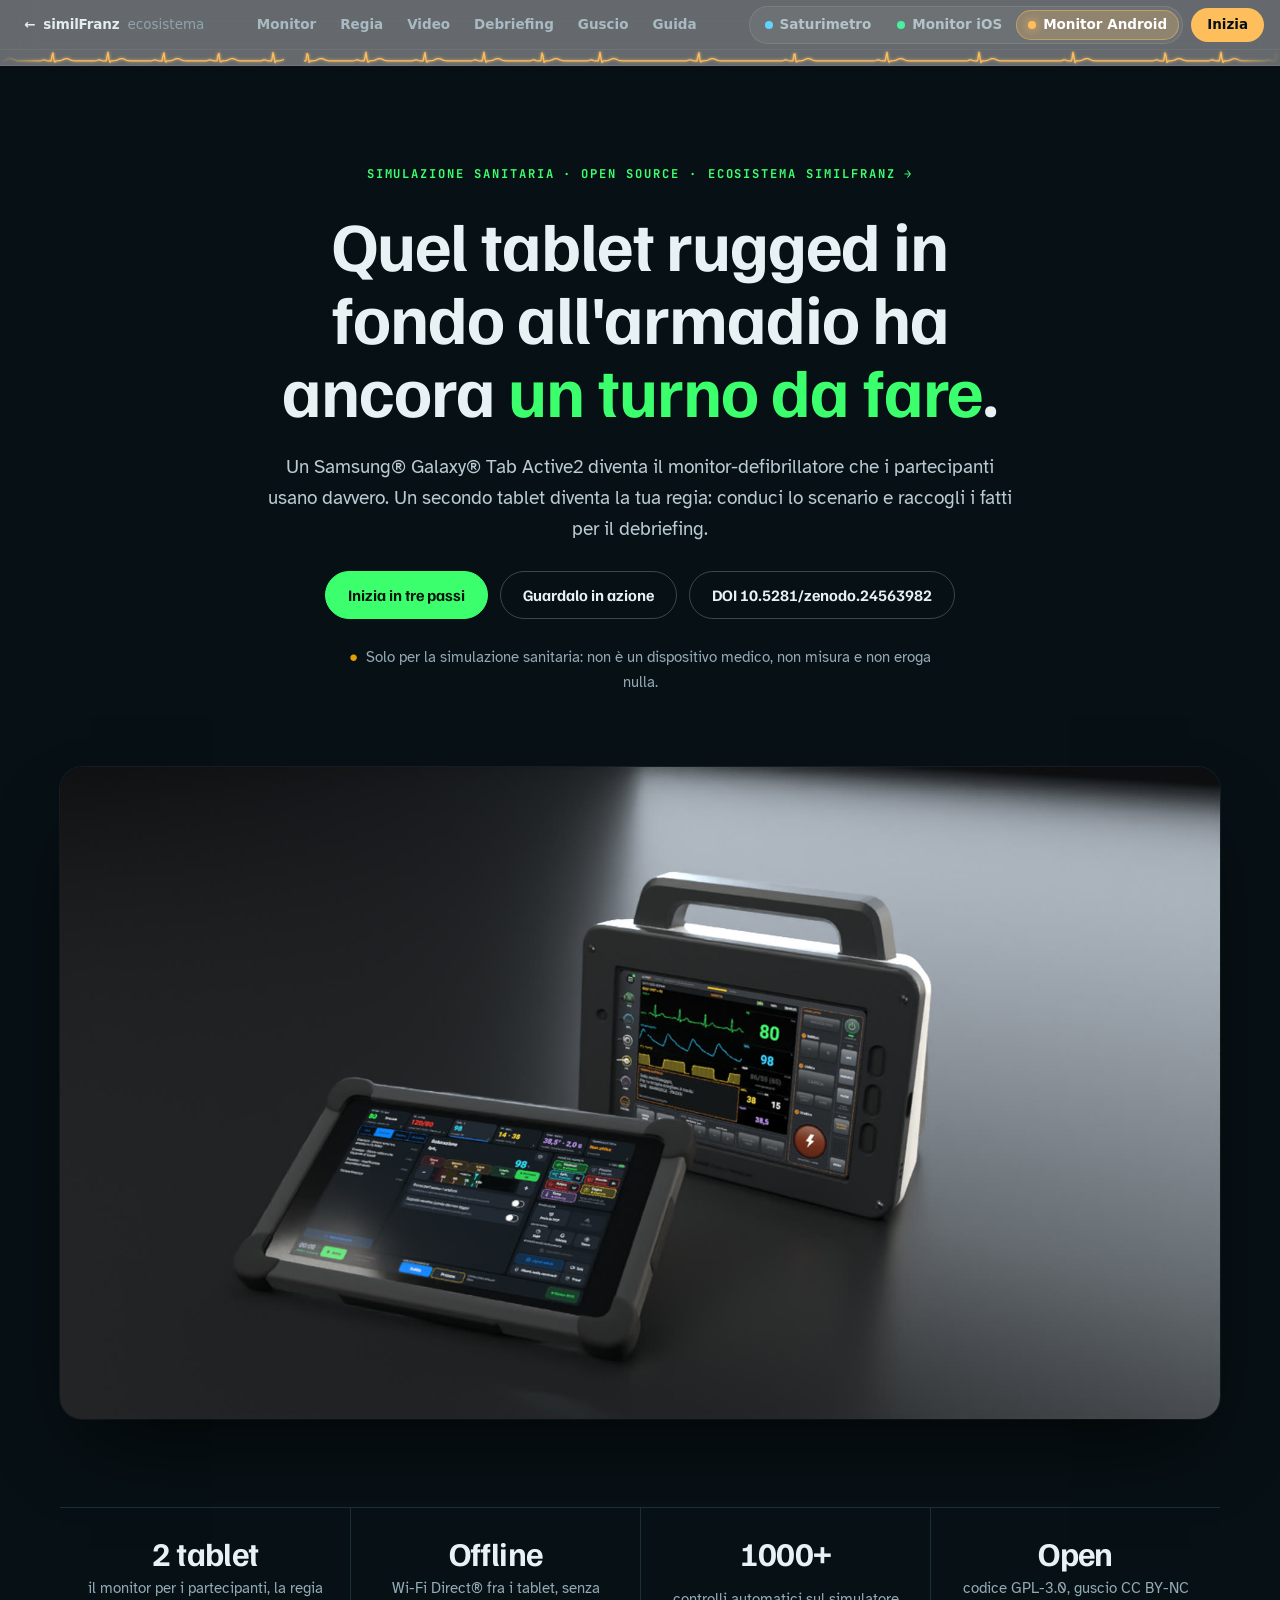
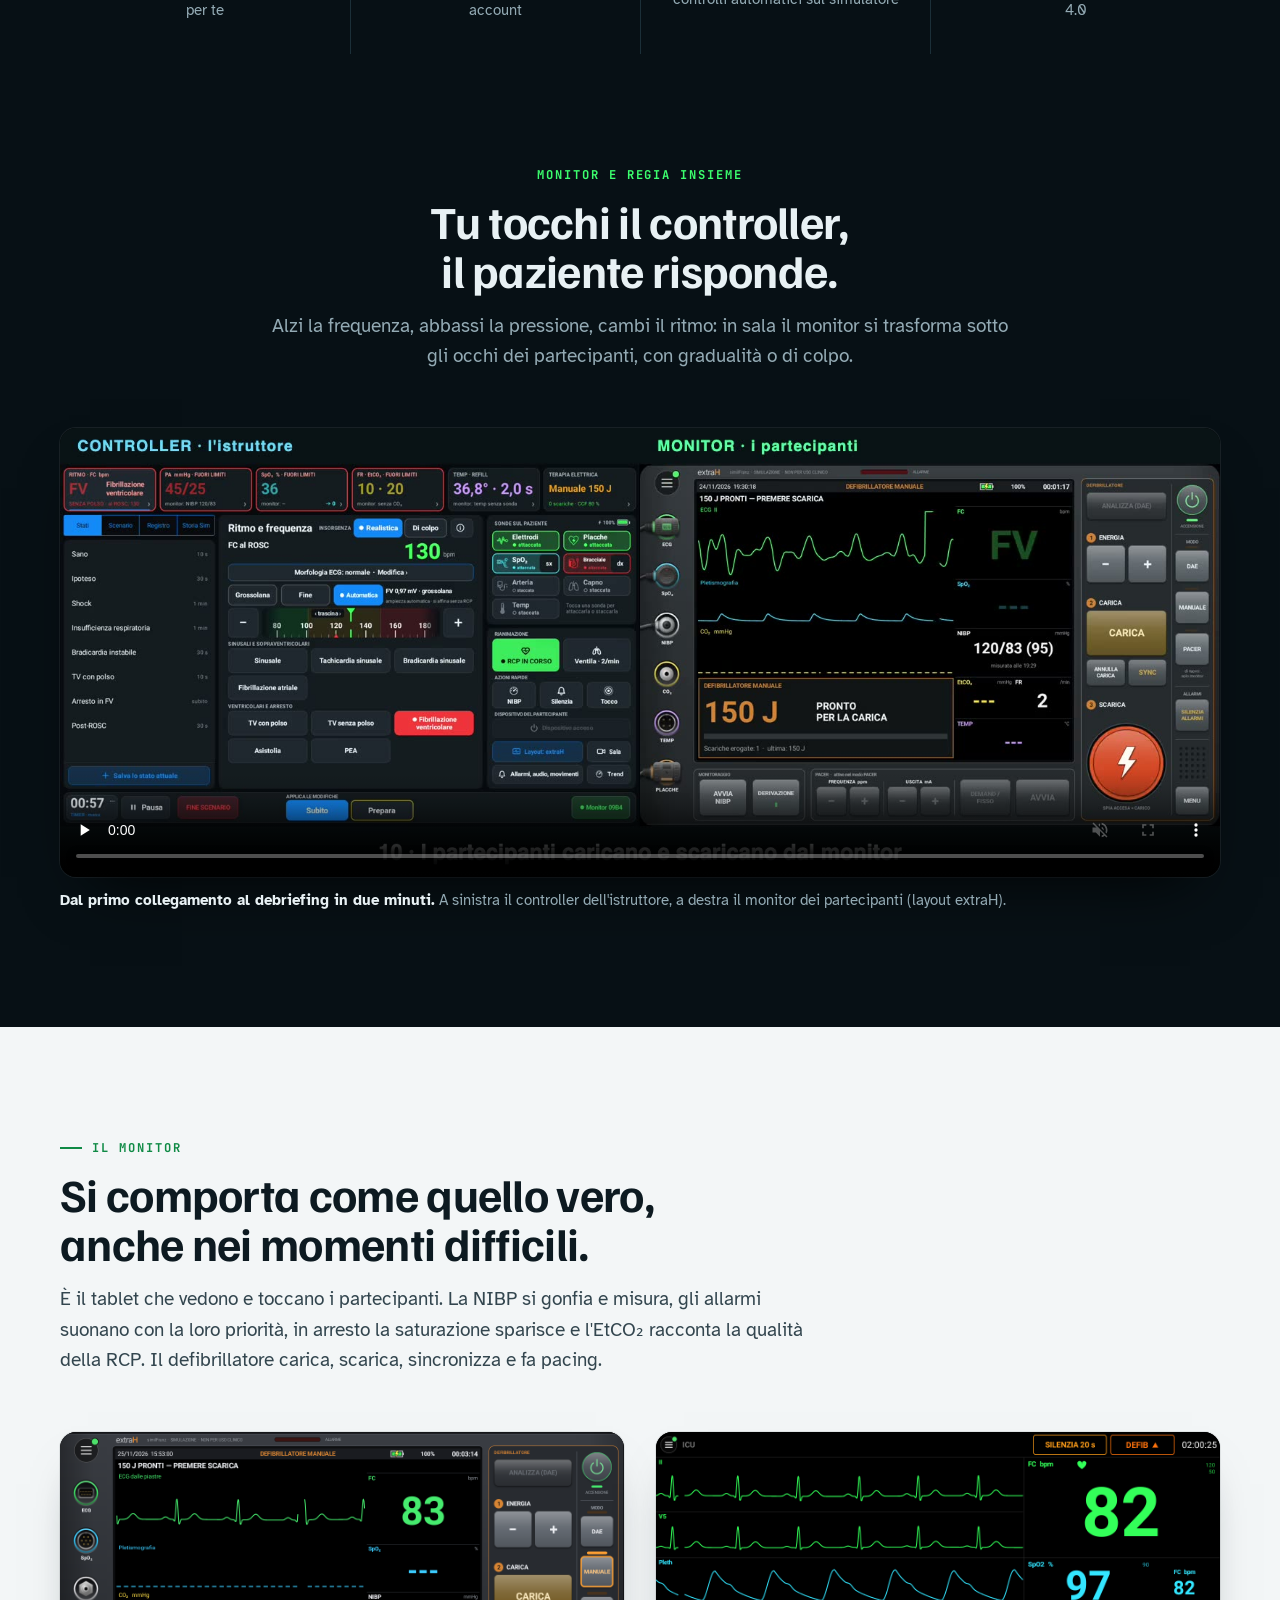
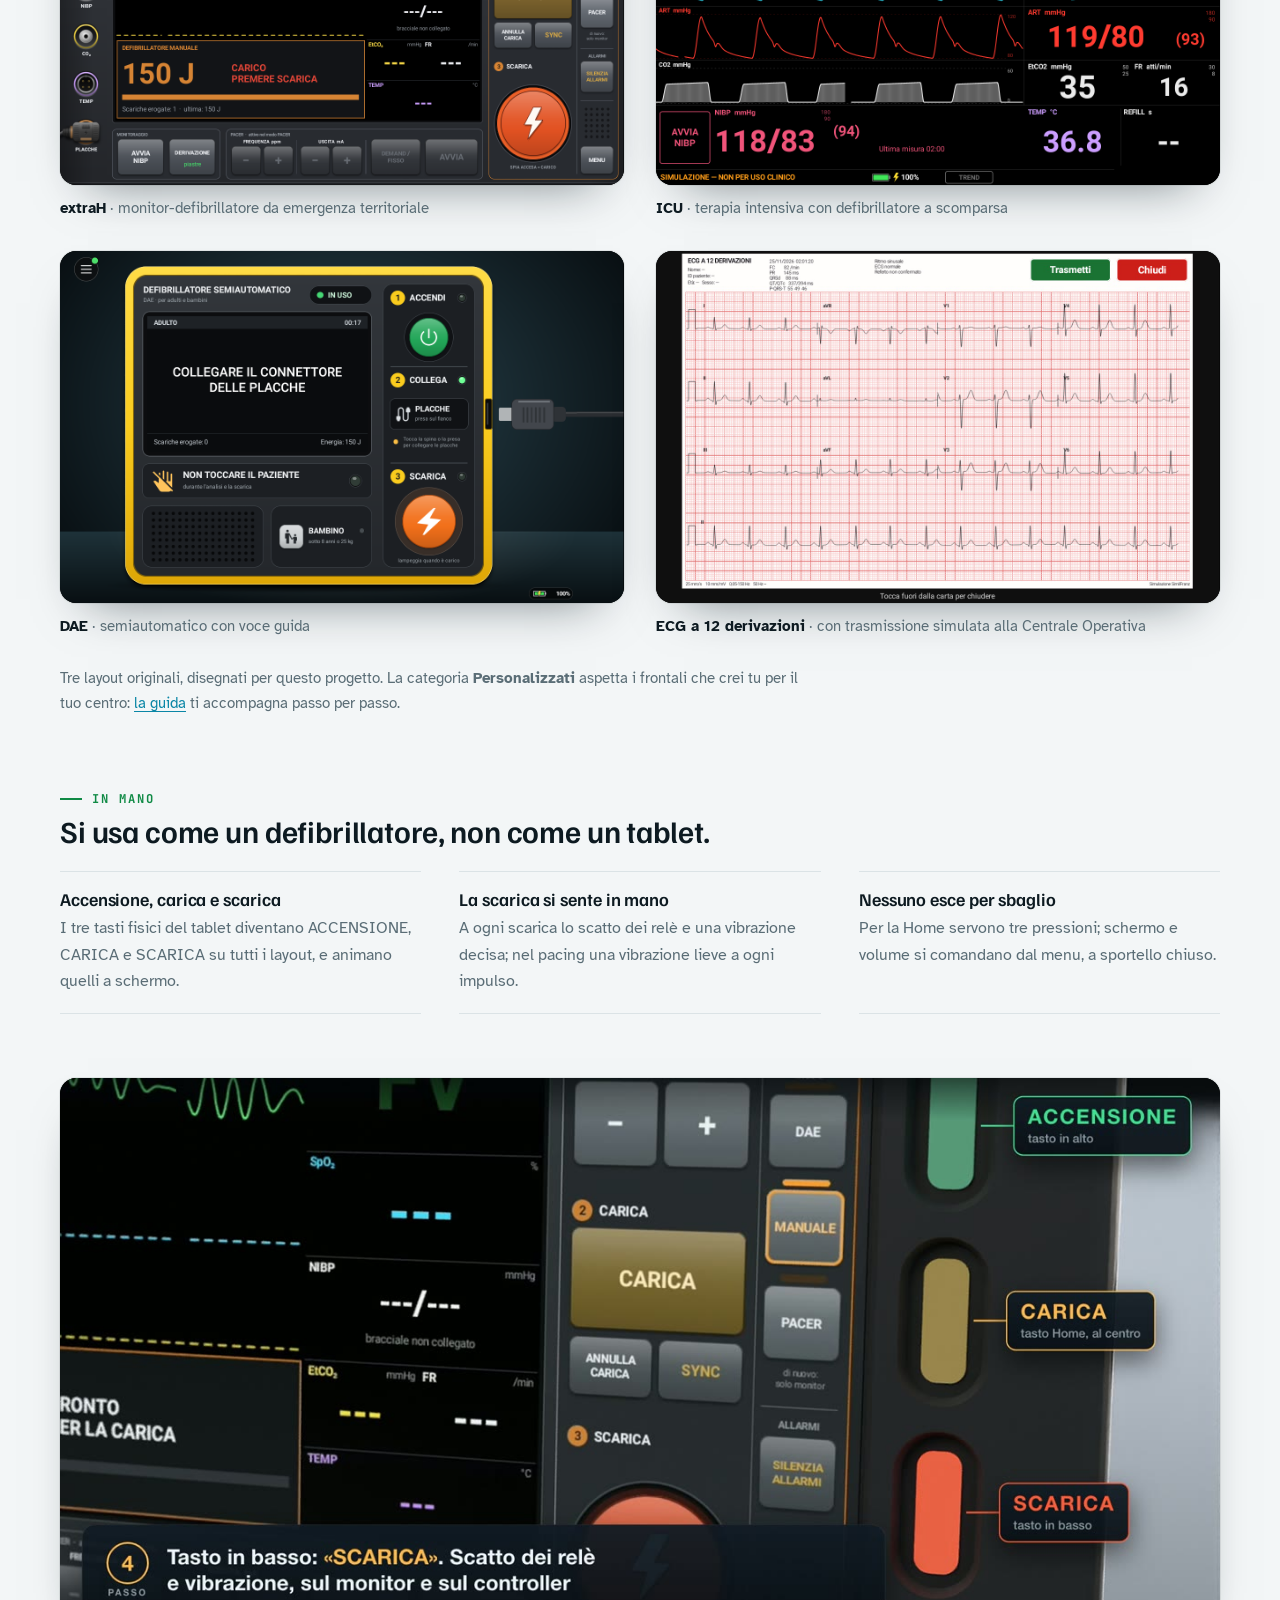
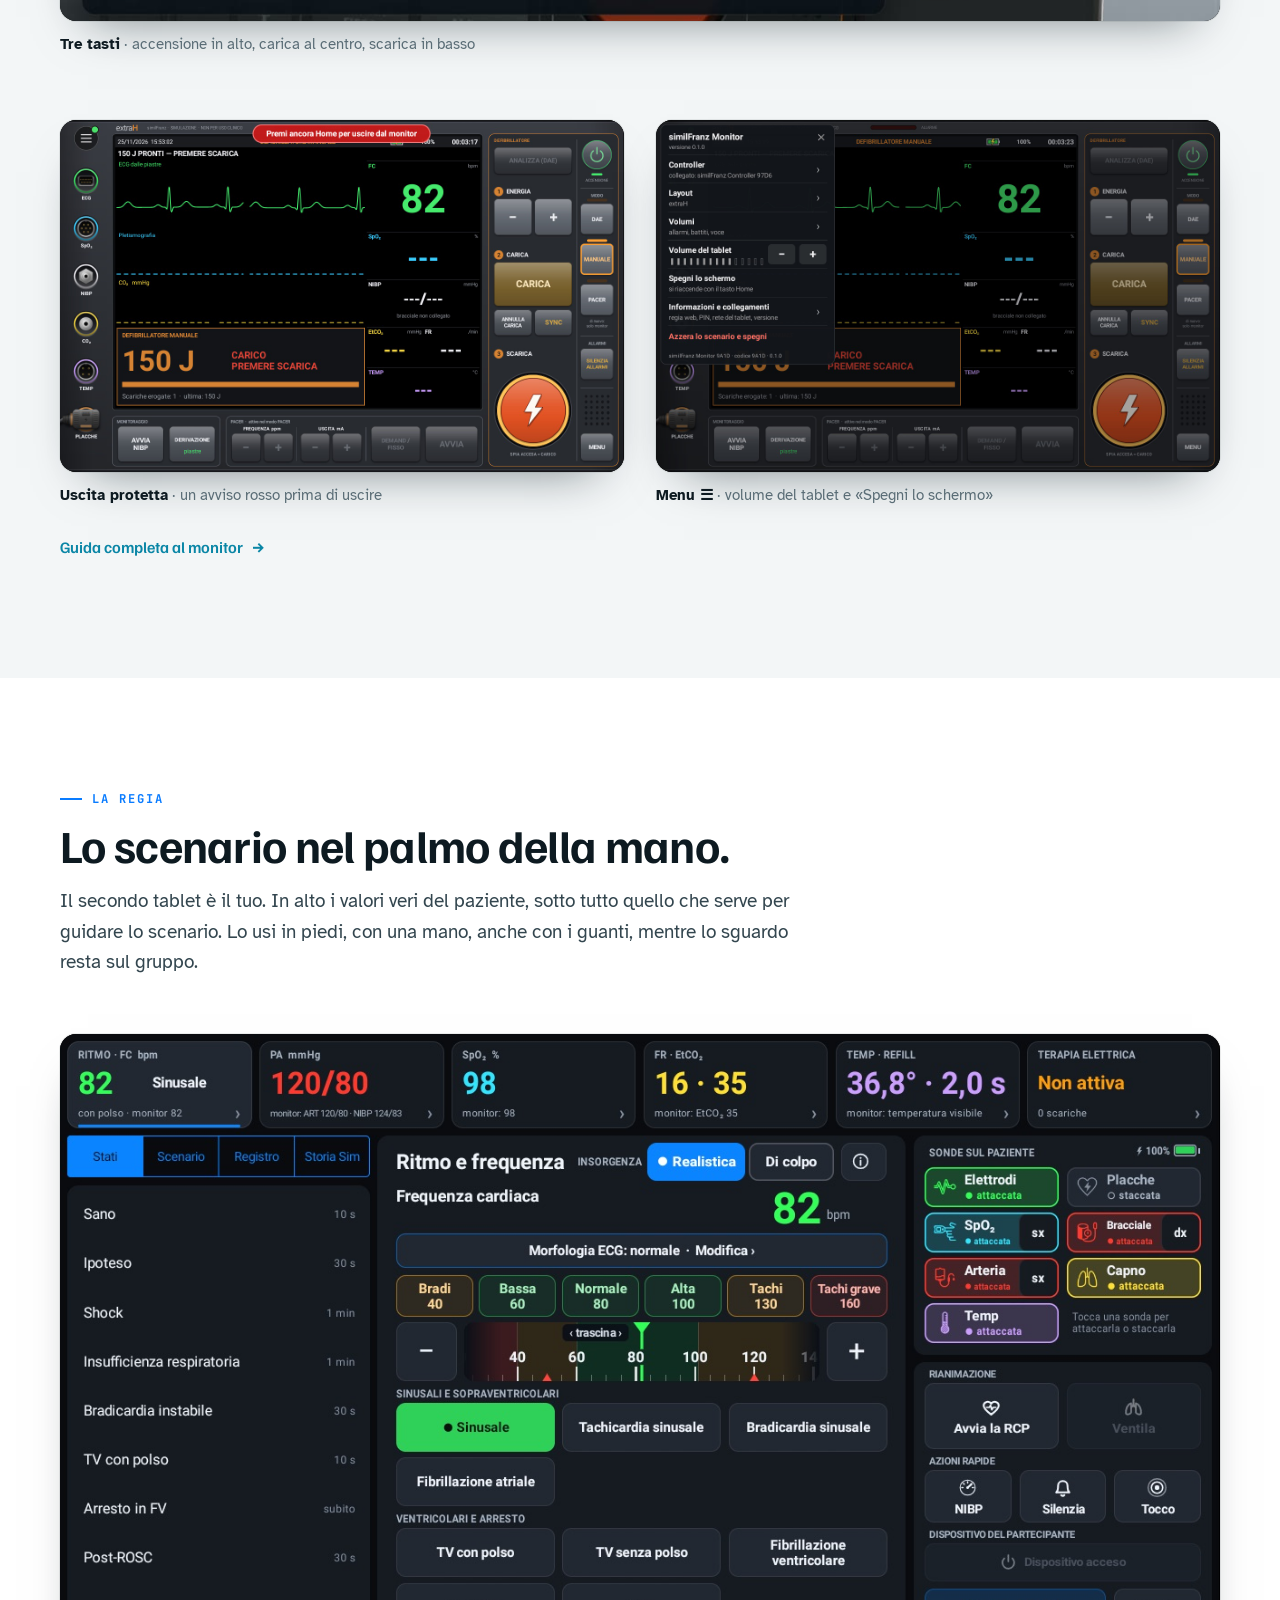
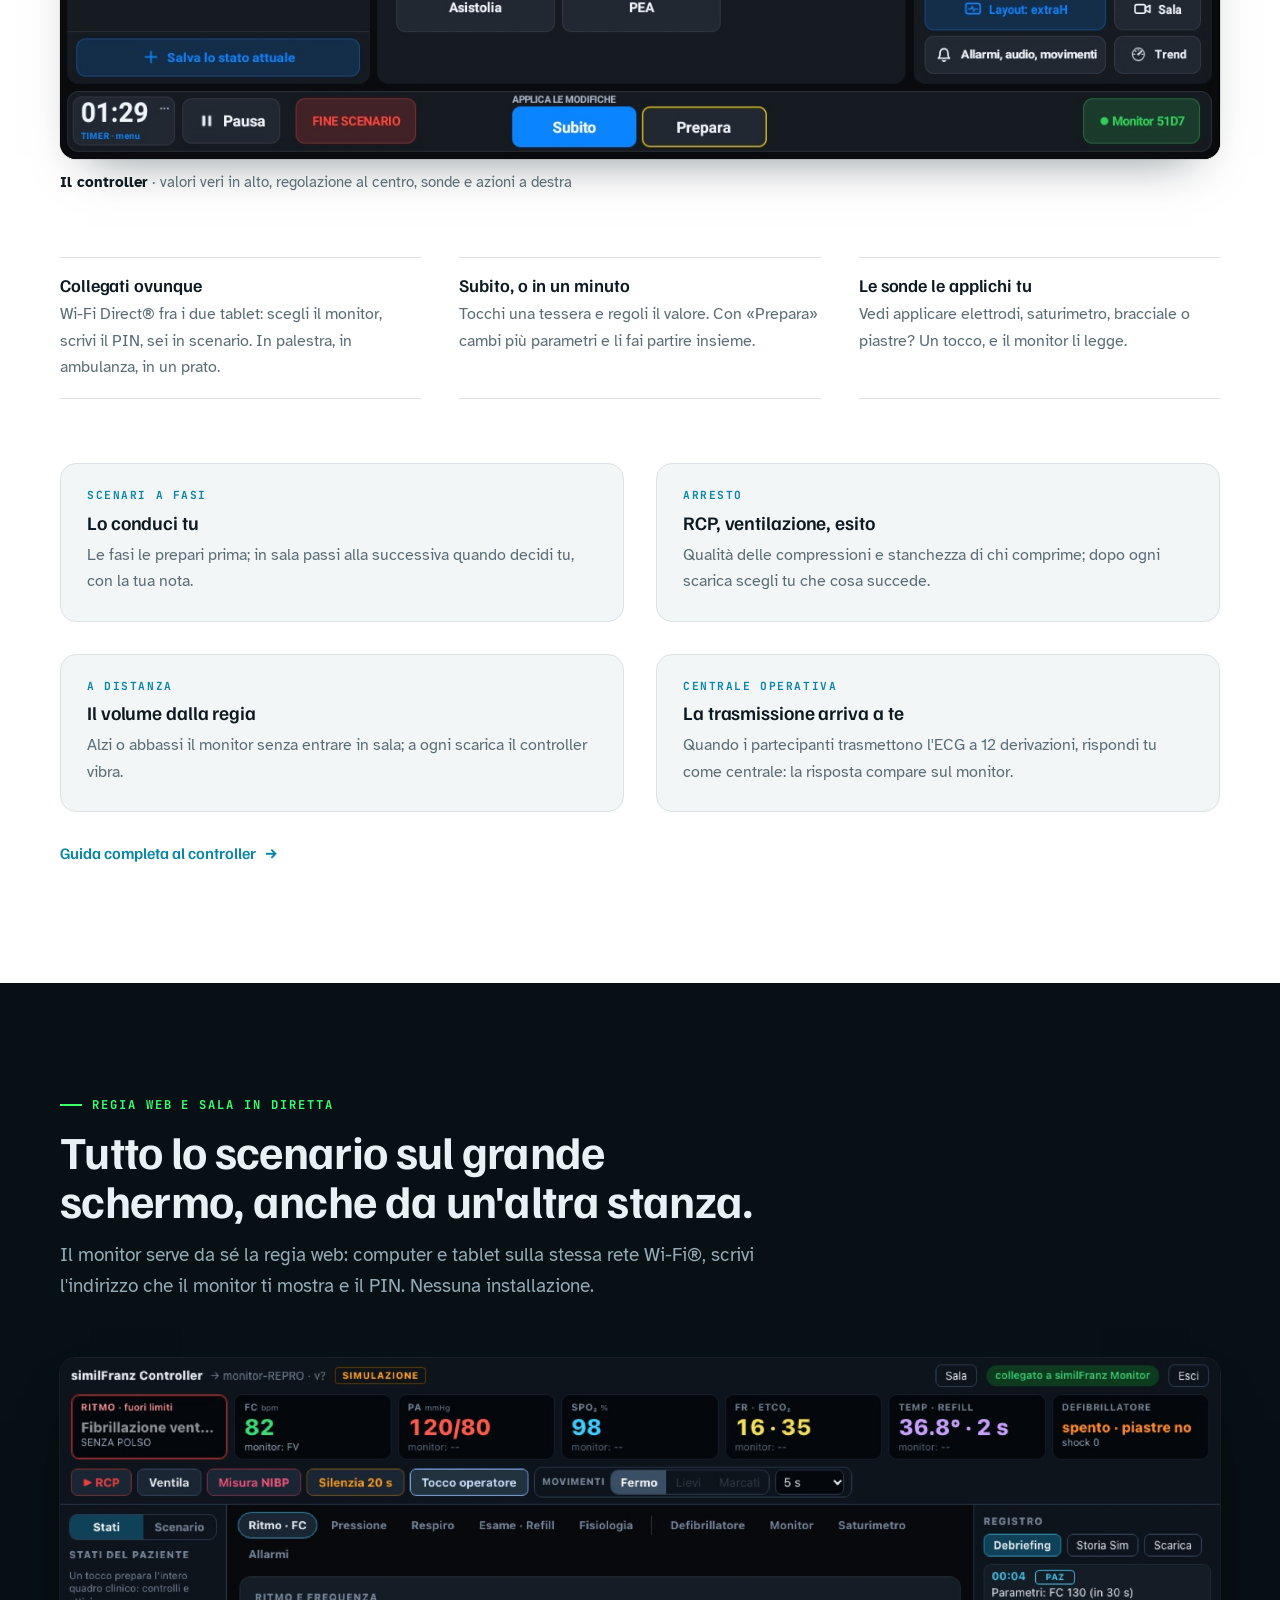
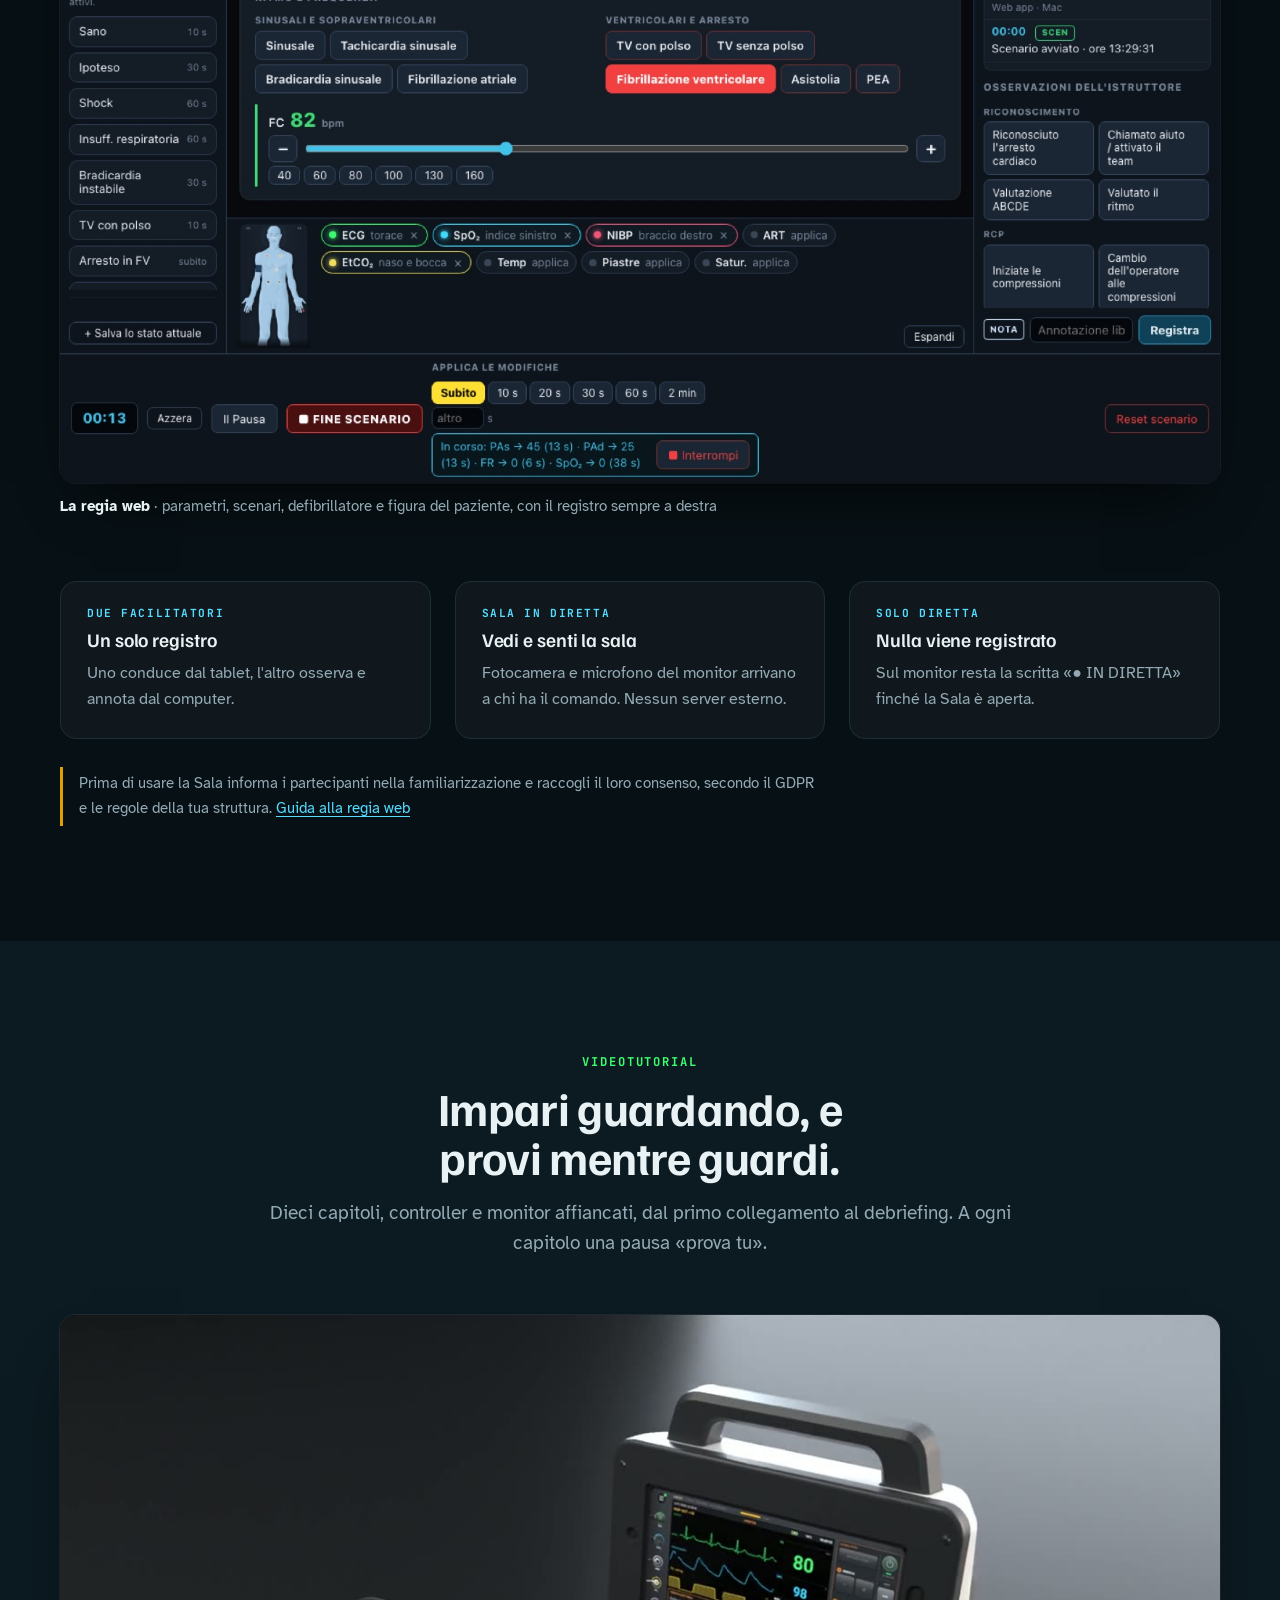
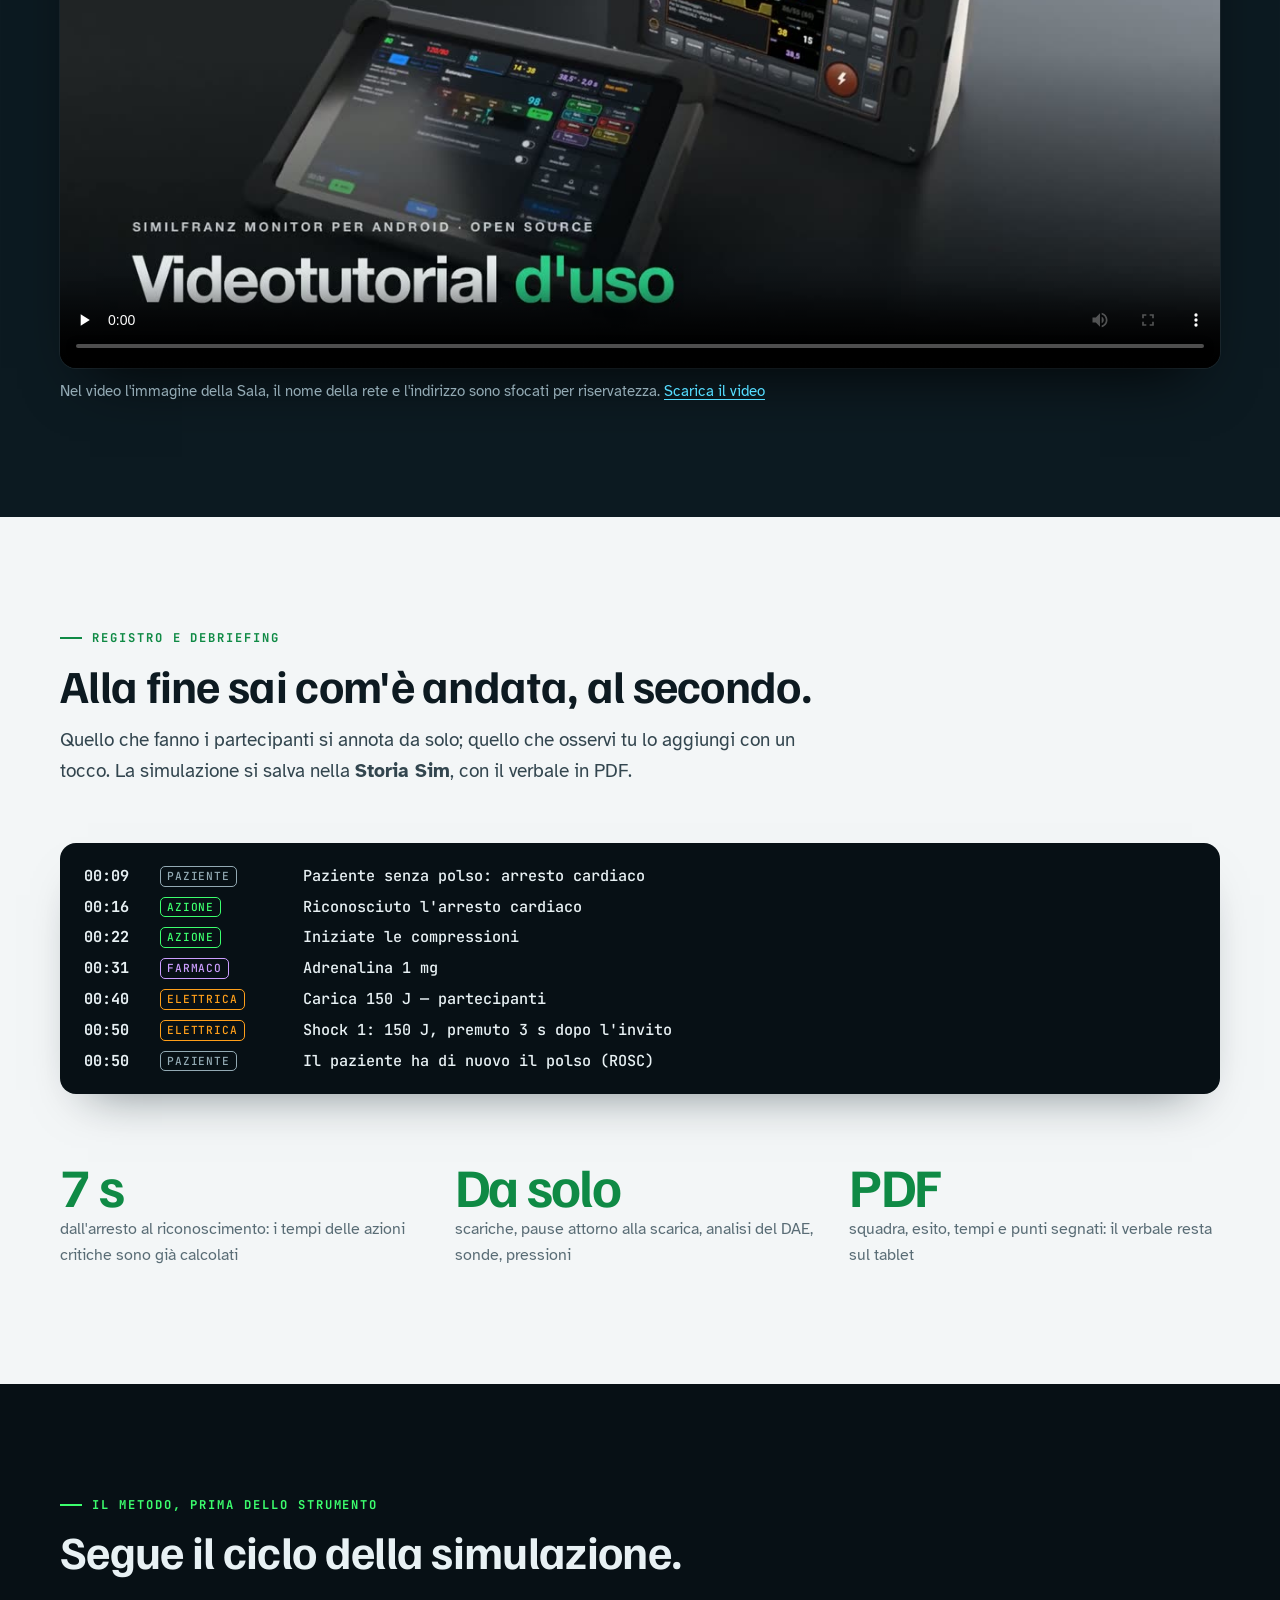
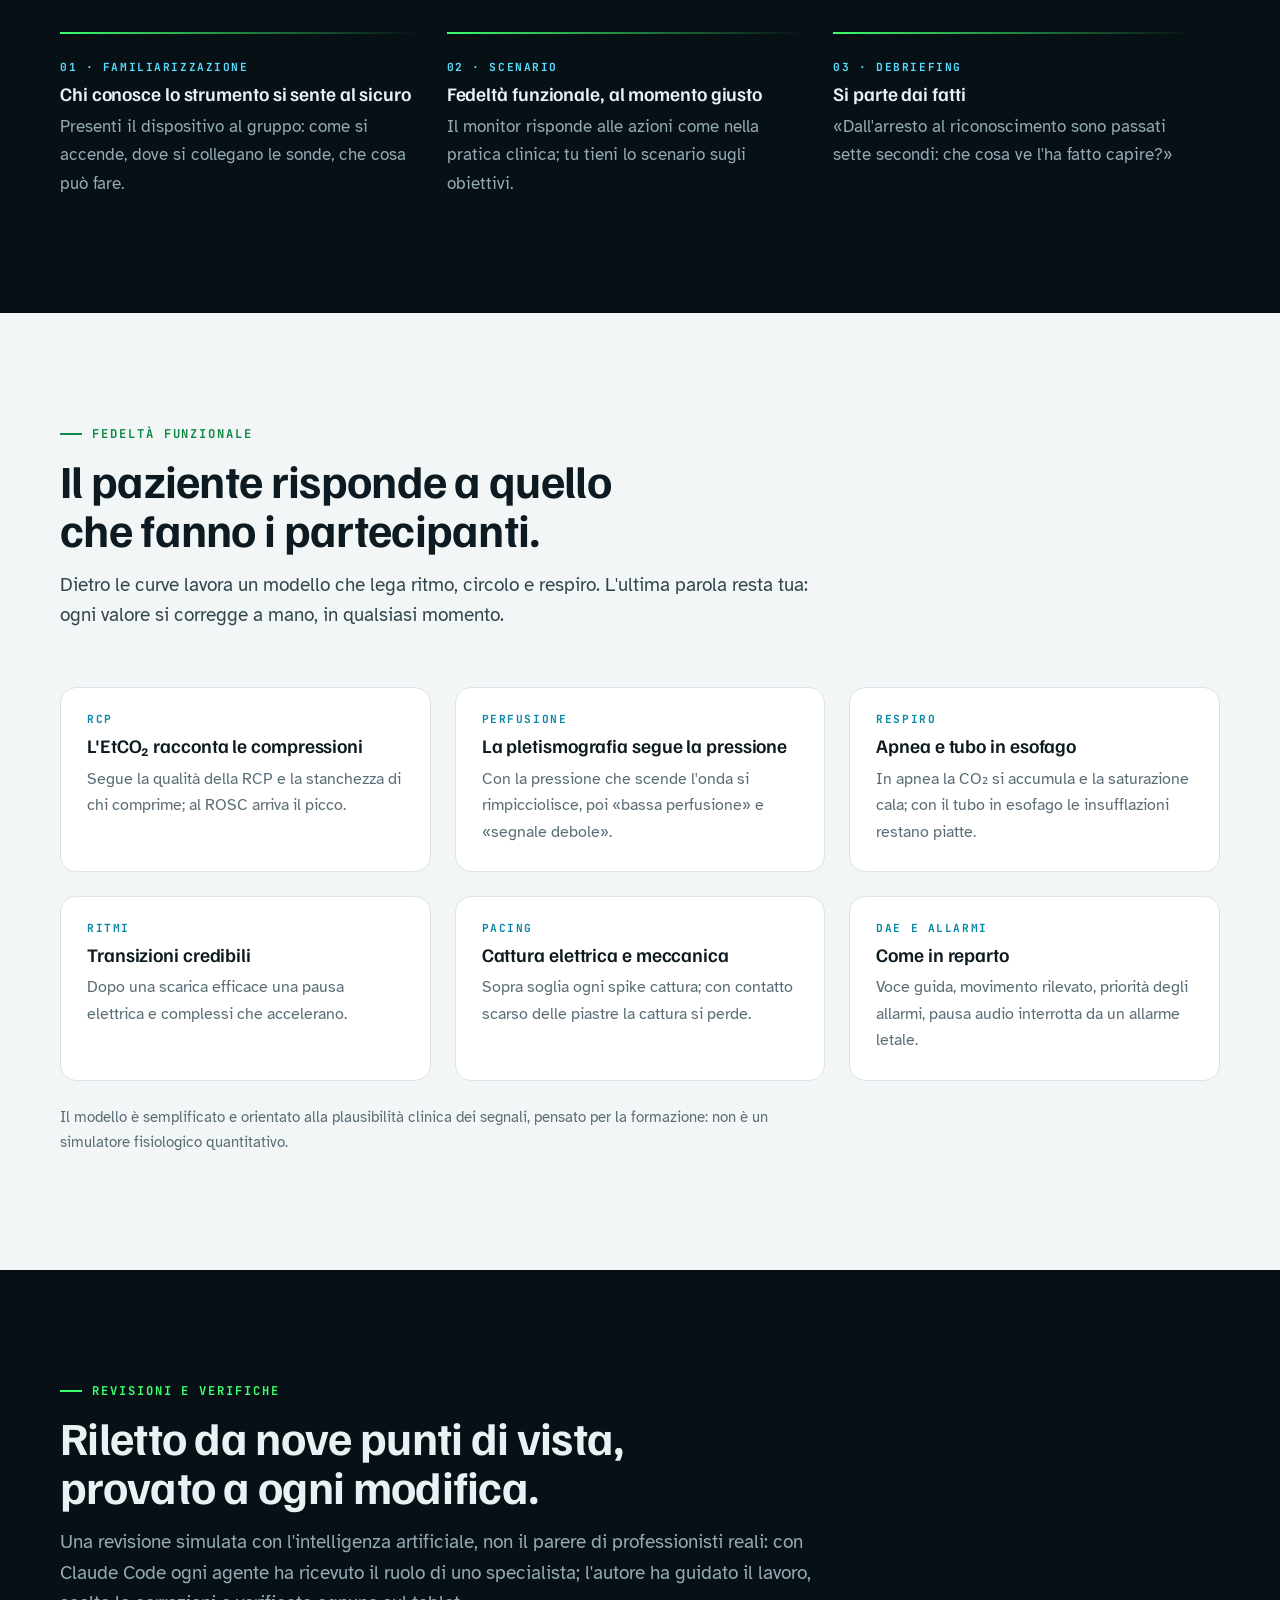
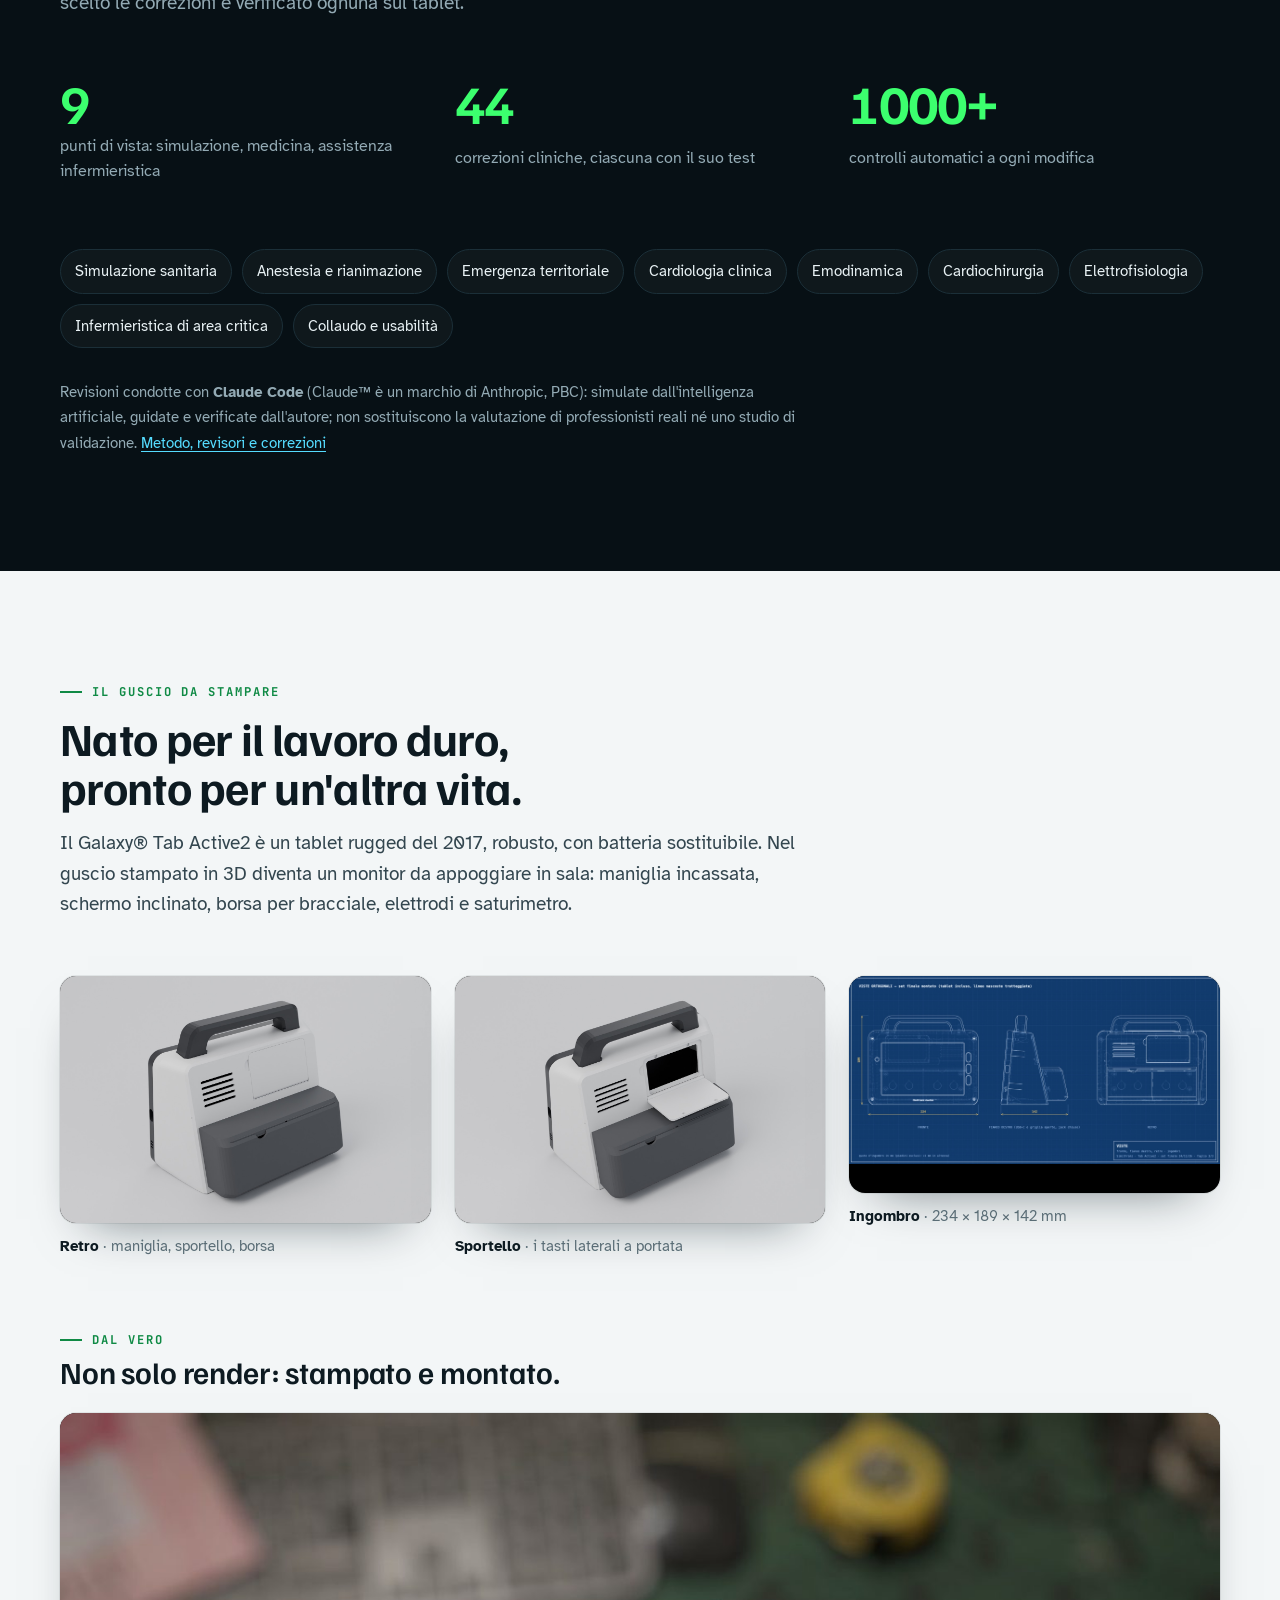
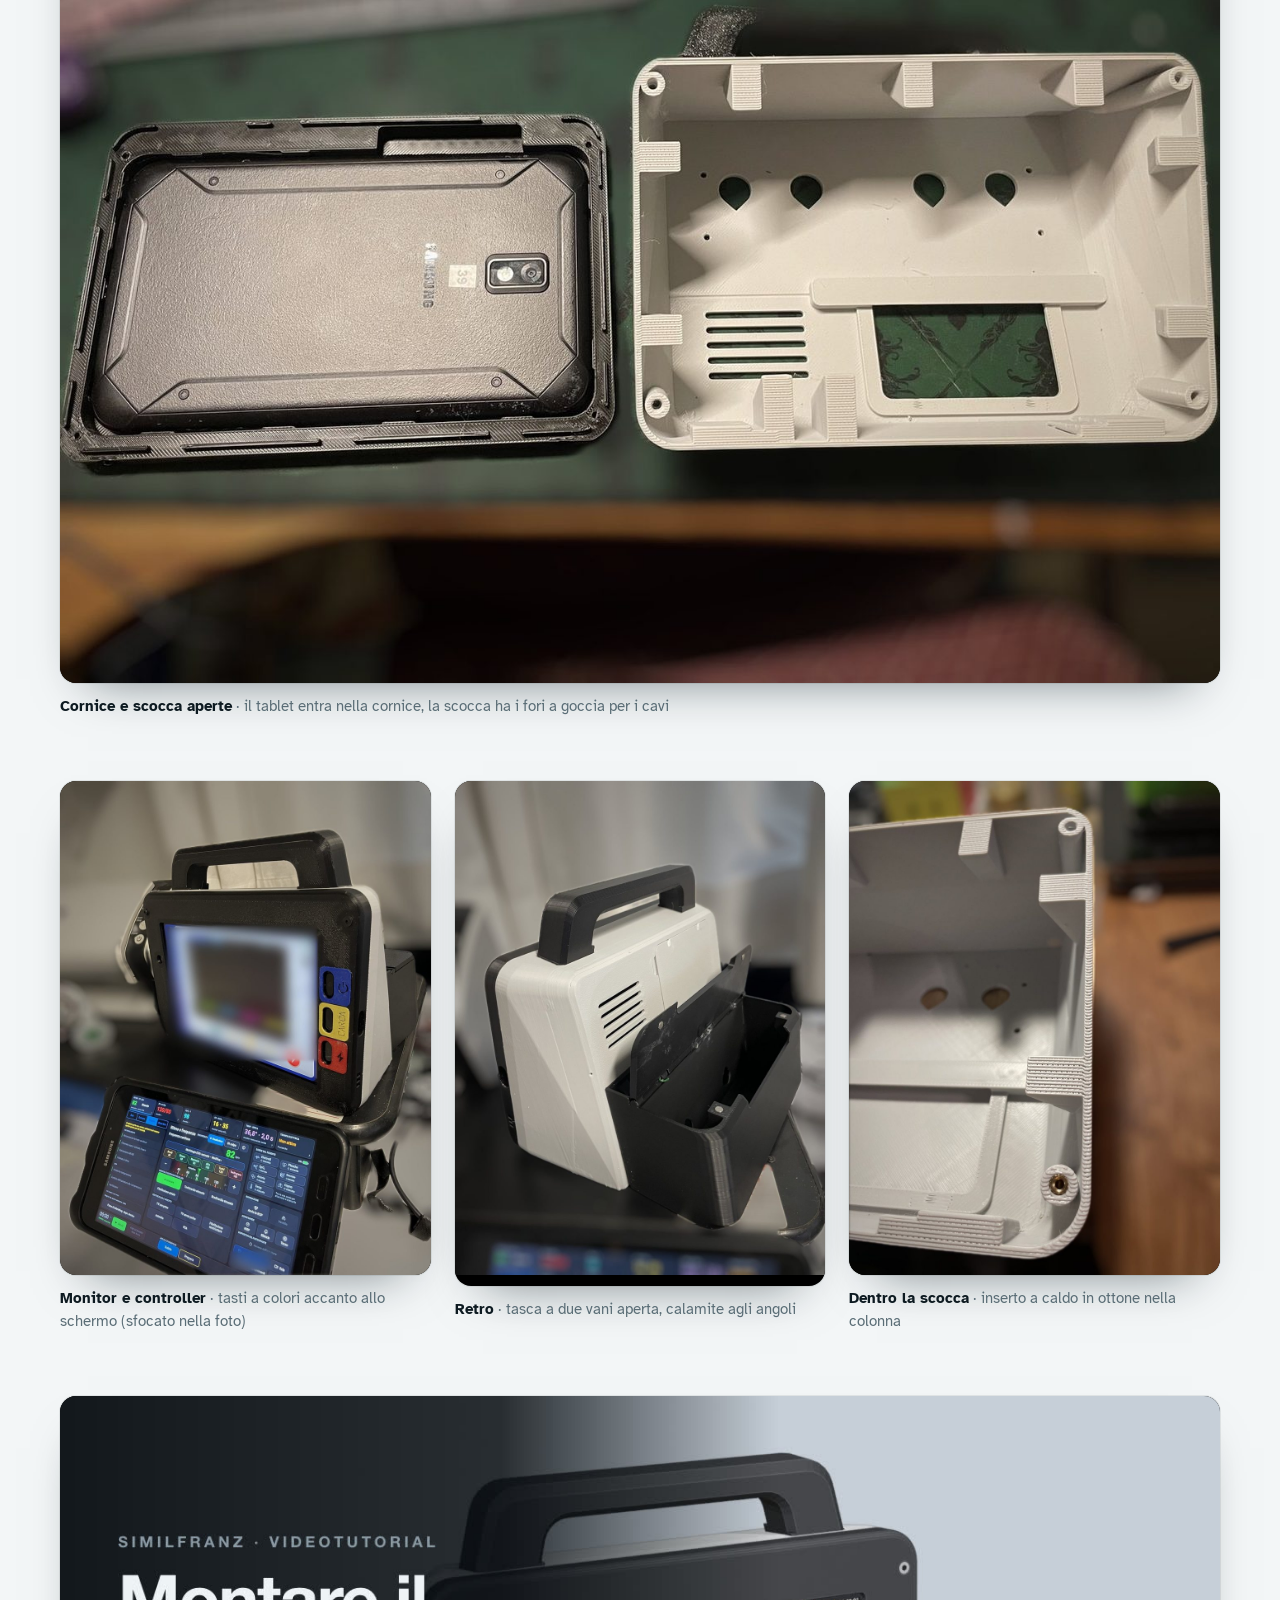
==== commit fcec8ae1: "Barra dell'ecosistema: Saturimetro · Monitor iOS · Monitor Android; pletismo SpO₂ sul saturimetro; c" ====
--- a/docs/index.html
+++ b/docs/index.html
@@ -251,18 +251,18 @@
 @keyframes sfEcoDrop{from{opacity:0;transform:translateY(-4px)}}
 @keyframes sfEcoBeat{0%{box-shadow:0 0 0 0 var(--a)}12%{box-shadow:0 0 0 4px rgba(255,255,255,.12)}40%,100%{box-shadow:0 0 0 7px transparent}}
 @keyframes sfEcoAl{50%{opacity:.35}}
-@media (max-width:1000px){.sf-eco .sec{display:none}.sf-eco .rgt{margin-left:auto}}
+@media (max-width:1220px){.sf-eco .sec{display:none}.sf-eco .rgt{margin-left:auto}}
 @media (max-width:640px){.sf-eco{gap:6px}.sf-eco .hub em,.sf-eco .cta{display:none}.sf-eco .hub{padding:0 8px 0 4px}
   .sf-eco .seg a{padding:0 9px;gap:5px}.sf-eco .seg .l{display:none}.sf-eco .seg .s{display:inline}}
 @media (max-width:360px){.sf-eco .hub strong{display:none}}
 @media (prefers-reduced-motion:reduce){.sf-eco,.sf-eco .hub .hd,.sf-eco .rt.al{animation:none}.sf-eco{transition:none}}
 </style>
-<div class="sf-eco" id="sf-eco" role="navigation" aria-label="Ecosistema similFranz" style="--acc:#ffbe5c">
+<div class="sf-eco" id="sf-eco" role="navigation" aria-label="Ecosistema similFranz" style="--acc:#ffbe5c" data-onda="ecg">
   <span class="pg" aria-hidden="true"></span>
   <a class="hub" href="https://franz8787.github.io/similfranz/" title="Torna all'ecosistema similFranz"><b>←</b> <strong>similFranz</strong> <em>ecosistema</em></a>
   <span class="lane" aria-hidden="true"><canvas></canvas></span>
   <div class="sec"><a href="#monitor">Monitor</a><a href="#controller">Regia</a><a href="#videotutorial">Video</a><a href="#debriefing">Debriefing</a><a href="#guscio">Guscio</a><a href="#guida">Guida</a></div>
-  <div class="rgt"><nav class="seg" aria-label="Gli strumenti similFranz"><a href="https://franz8787.github.io/similfranz-saturimetro/" style="--a:#5fd4ff" title="Saturimetro: SpO₂, polso e pletismografia su iPod touch®"><i></i><span class="l">Saturimetro</span><span class="s">Sat</span></a><a href="https://franz8787.github.io/similfranz-monitor/" style="--a:#46f2a0" title="Monitor iPad: Monitor-defibrillatore su iPad mini®"><i></i><span class="l">iPad</span><span class="s">iPad</span></a><a href="https://franz8787.github.io/similfranz-monitor-android/" aria-current="page" style="--a:#ffbe5c" title="Monitor Android: Monitor-defibrillatore su tablet Android™"><i></i><span class="l">Android</span><span class="s">Android</span></a></nav><a class="cta" href="#come">Inizia</a></div>
+  <div class="rgt"><nav class="seg" aria-label="Gli strumenti similFranz"><a href="https://franz8787.github.io/similfranz-saturimetro/" style="--a:#5fd4ff" title="Saturimetro: SpO₂, polso e pletismografia su iPod touch®"><i></i><span class="l">Saturimetro</span><span class="s">Sat</span></a><a href="https://franz8787.github.io/similfranz-monitor/" style="--a:#46f2a0" title="Monitor iOS: Monitor-defibrillatore su iPad mini®"><i></i><span class="l">Monitor iOS</span><span class="s">iOS</span></a><a href="https://franz8787.github.io/similfranz-monitor-android/" aria-current="page" style="--a:#ffbe5c" title="Monitor Android: Monitor-defibrillatore su tablet Android™"><i></i><span class="l">Monitor Android</span><span class="s">Android</span></a></nav><a class="cta" href="#come">Inizia</a></div>
 </div>
 <style>.nav{display:none!important}</style>
 <script>
@@ -277,23 +277,27 @@
 // mini monitor: traccia ECG vera (P, QRS, ST, T) che scorre con lo spazio di cancellazione; i ritmi cambiano da soli
 var cv=bar.querySelector(".lane canvas");if(!cv)return;var cx=cv.getContext("2d"),acc=getComputedStyle(bar).getPropertyValue("--acc").trim()||"#46f2a0";
 var still=matchMedia("(prefers-reduced-motion: reduce)").matches,PX=70;
-var R=[{hr:72,d:8},{hr:44,d:8},{hr:76,d:6},{hr:138,d:7},{hr:86,d:9,st:1},{fv:1,d:6}];
+var PL=bar.getAttribute("data-onda")==="pleth";
+var R=PL?[{hr:78,d:8,a:1},{hr:118,d:7,a:.8},{hr:84,d:6,a:.42},{hr:52,d:8,a:.9},{hr:76,d:6,a:1}]   // pletismo: frequenza e perfusione
+        :[{hr:72,d:8},{hr:44,d:8},{hr:76,d:6},{hr:138,d:7},{hr:86,d:9,st:1},{fv:1,d:6}];
 var ri=0,rT=0,cur=R[0],nxt=-1,W=0,H=0,dpr=1,ys=null,x=0,last=0,bt=0,bl=60/72,ts=0,ph=[1,2,3],accu=0;
 function g(t,m,s,a){var z=(t-m)/s;return a*Math.exp(-z*z/2)}
 function beat(t,st){var v=g(t,.10,.022,.12)+g(t,.205,.008,-.12)+g(t,.225,.011,1)+g(t,.247,.009,-.28)+g(t,.42,.045,.26);
   if(st)v+=(t>.255&&t<.44?.3:0)+g(t,.40,.06,.16);return v}
+function pleth(t,L,a){var u=t/L;   // salita sistolica rapida, picco, incisura dicrota, discesa diastolica
+  return a*(g(u,.17,.075,1)+g(u,.27,.11,.5)+g(u,.52,.085,.28)-.05)}
 function fv(t){return .4*Math.sin(2*Math.PI*5.3*t+ph[0])*(.6+.4*Math.sin(2*Math.PI*.7*t))+.22*Math.sin(2*Math.PI*7.9*t+ph[1])+.12*Math.sin(2*Math.PI*3.1*t+ph[2])}
 function setR(i){ri=i;cur=R[i];rT=0;ph=[Math.random()*6,Math.random()*6,Math.random()*6]}
 function sample(dt){ts+=dt;rT+=dt;
   if(rT>cur.d&&nxt<0){var n=(ri+1)%R.length;if(cur.fv||R[n].fv)setR(n);else nxt=n}
   if(cur.fv)return fv(ts);
   bt+=dt;if(bt>=bl){bt-=bl;if(nxt>=0){setR(nxt);nxt=-1}bl=60/cur.hr*(1+(cur.hr<60?.04:.015)*(Math.random()*2-1))}
-  return beat(bt,cur.st)}
+  return PL?pleth(bt,bl,cur.a):beat(bt,cur.st)}
 function size(){dpr=Math.min(2,devicePixelRatio||1);W=cv.clientWidth;H=cv.clientHeight;if(!W)return;cv.width=W*dpr;cv.height=H*dpr;
   ys=new Float32Array(W);for(var i=0;i<W;i++)ys[i]=sample(1/PX);x=0;for(var j=1;j<=18;j++)ys[j%W]=NaN}
 function draw(){cx.setTransform(dpr,0,0,dpr,0,0);cx.clearRect(0,0,W,H);
   cx.lineWidth=1.25;cx.lineJoin="round";cx.strokeStyle=acc;cx.shadowColor=acc;cx.shadowBlur=3;cx.beginPath();
-  var mid=H*.68,amp=H*.56,pen=false;
+  var mid=PL?H*.86:H*.68,amp=PL?H*.72:H*.56,pen=false;
   for(var i=0;i<W;i++){var v=ys[i];if(v!==v){pen=false;continue}var y=mid-v*amp;if(pen)cx.lineTo(i,y);else{cx.moveTo(i,y);pen=true}}
   cx.stroke();cx.shadowBlur=0}
 function step(now){if(!ys||cv.clientWidth!==W){size();if(!ys){requestAnimationFrame(step);return}}
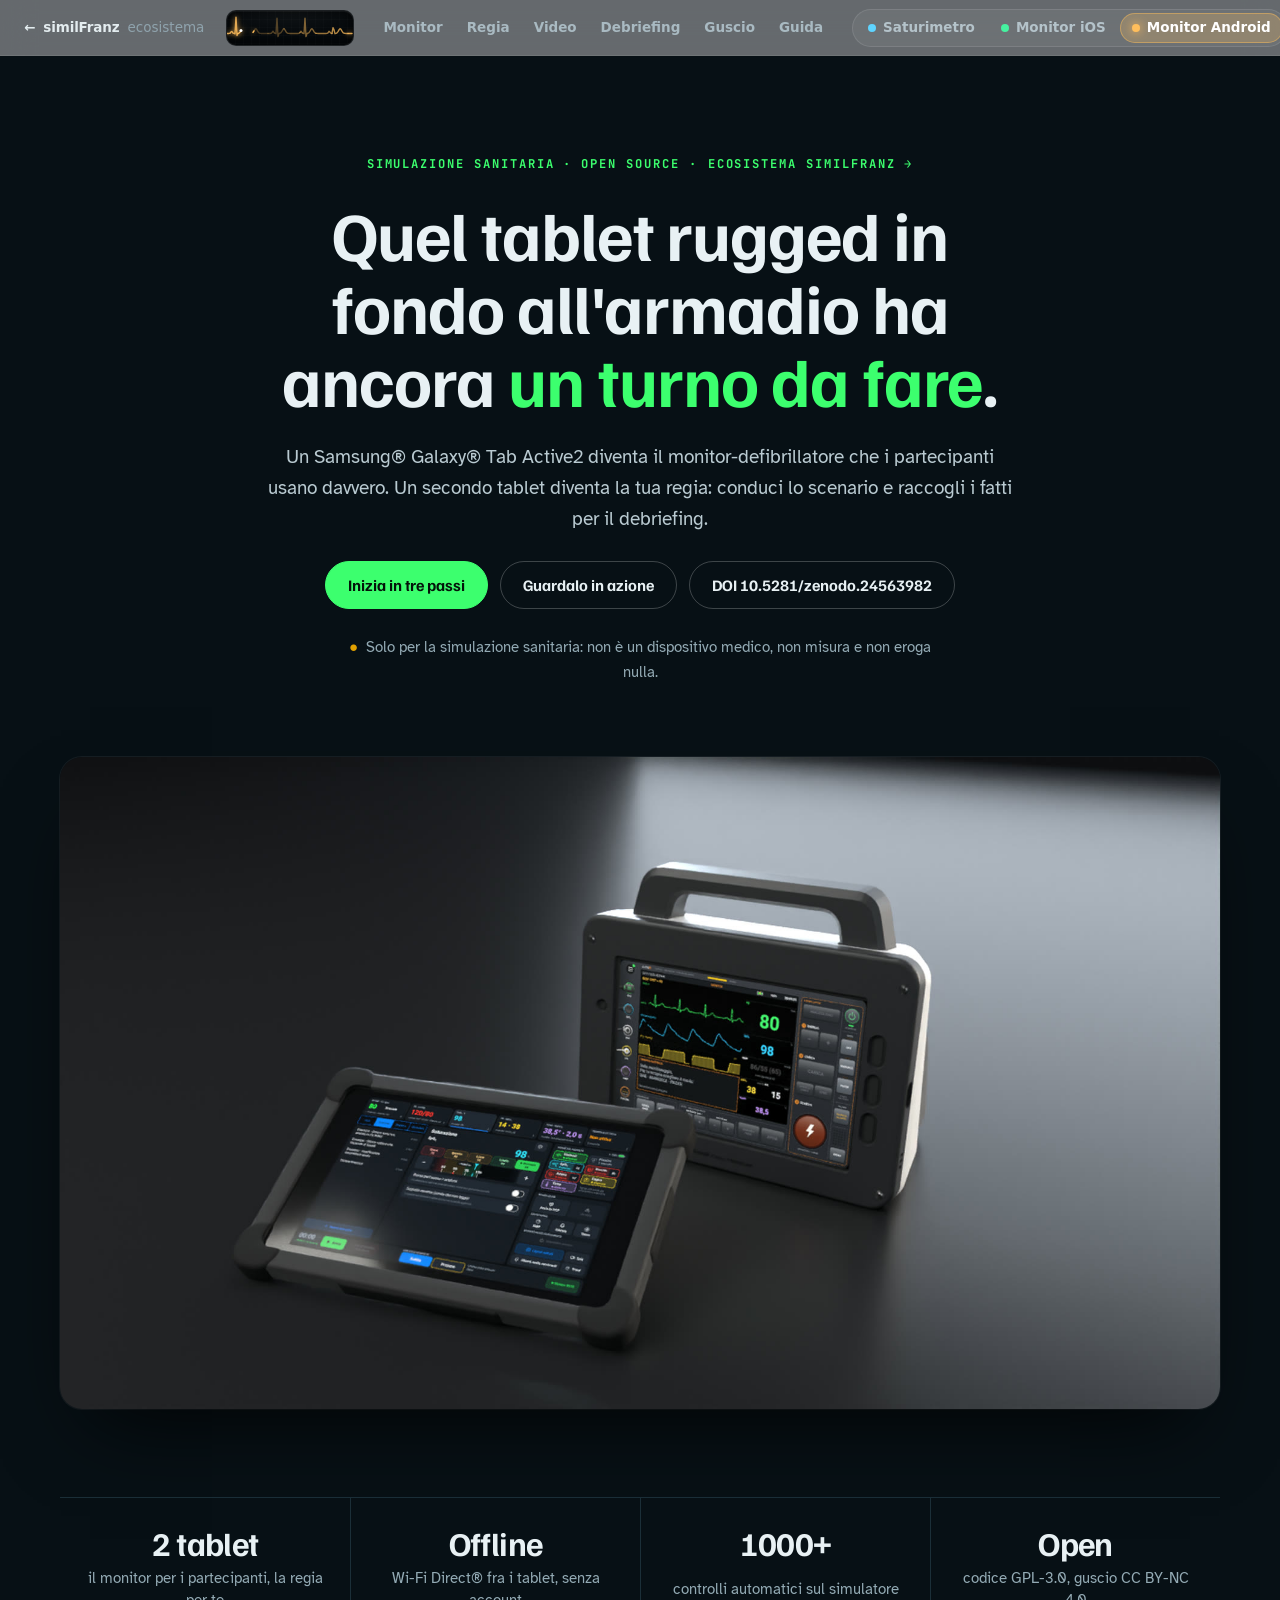
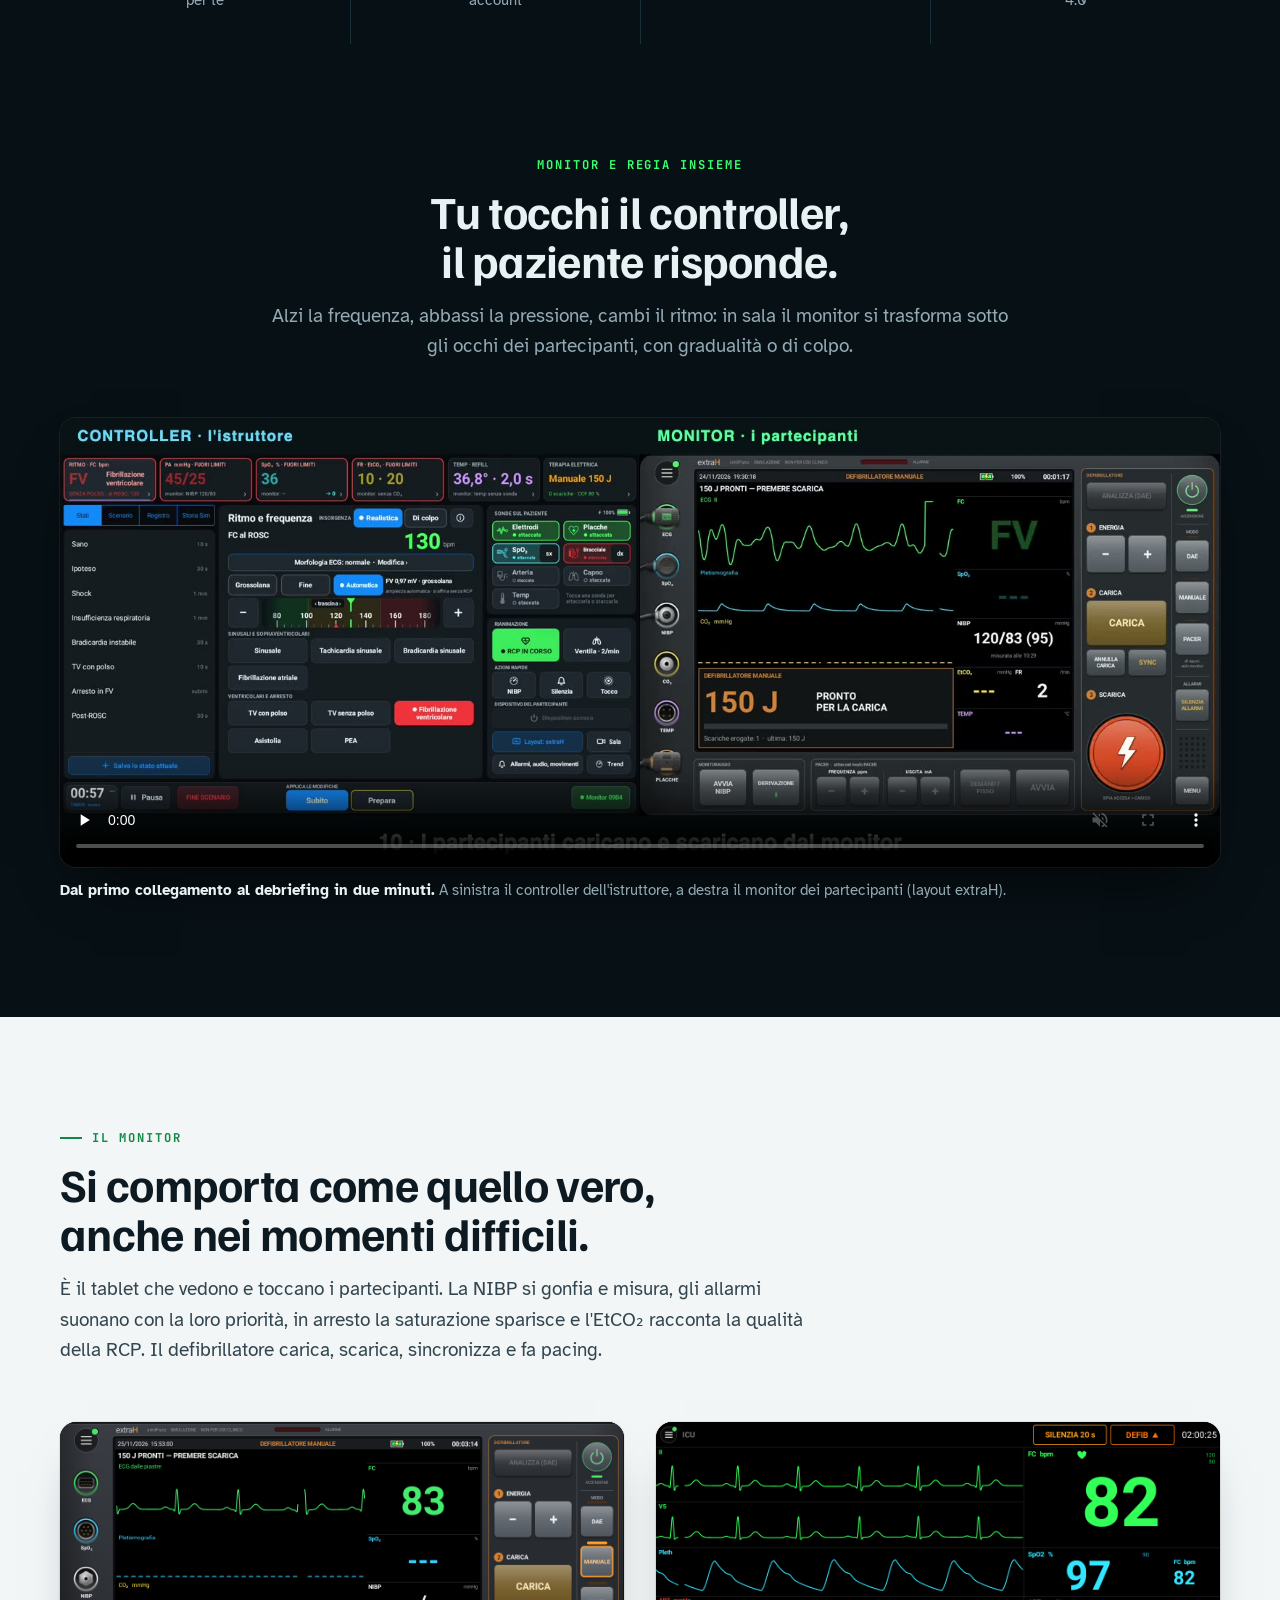
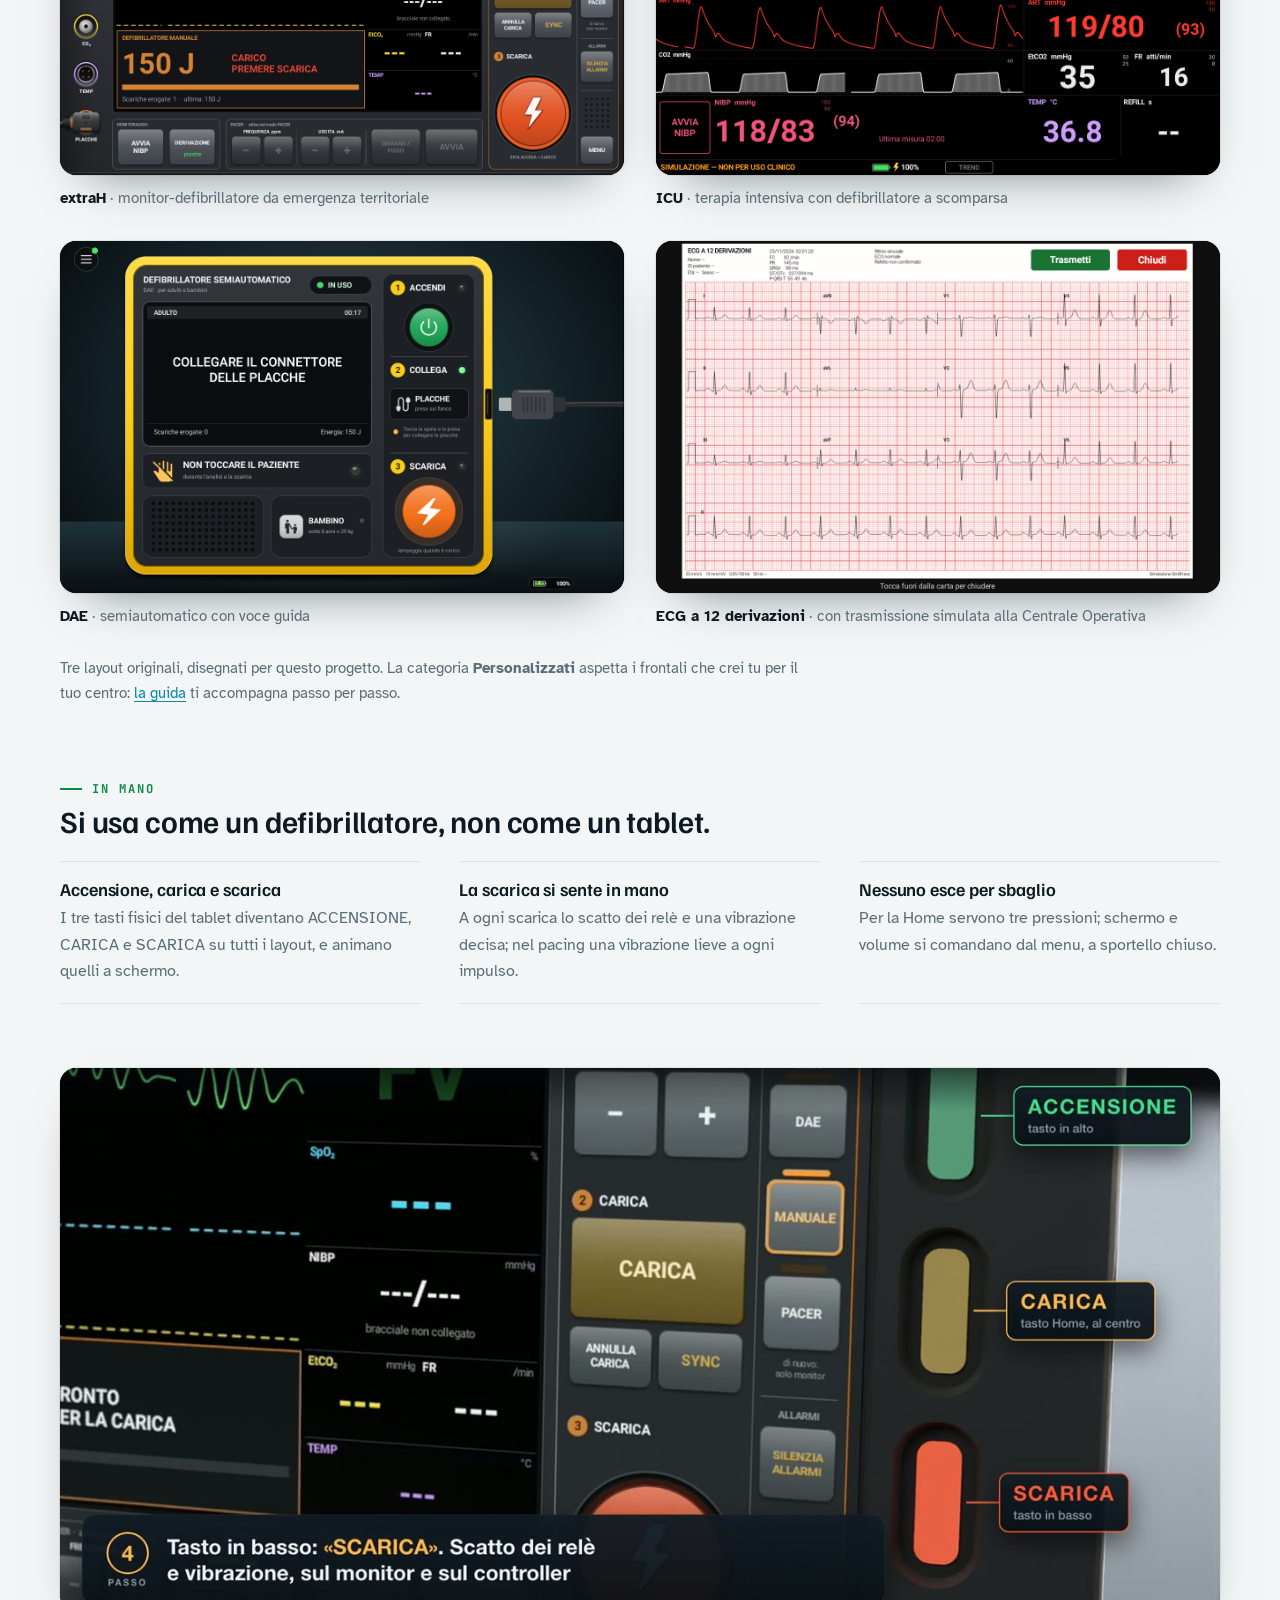
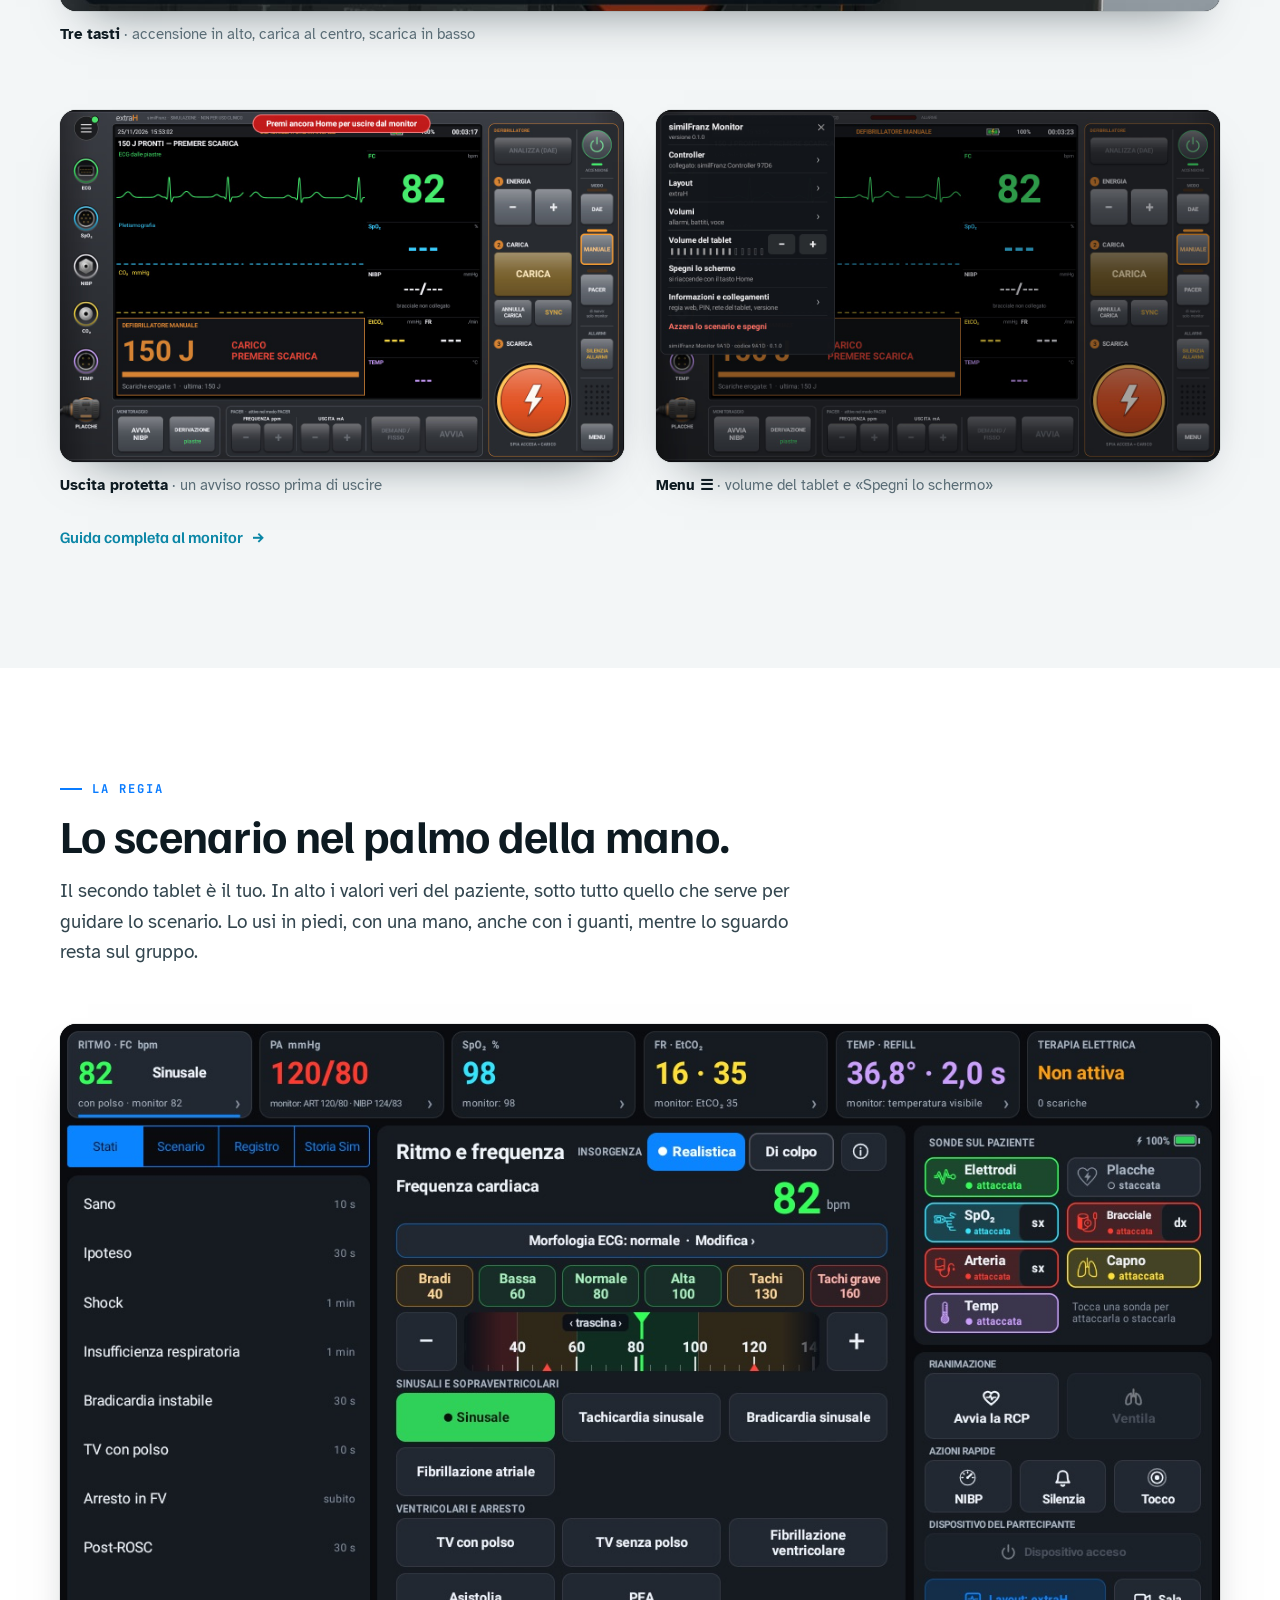
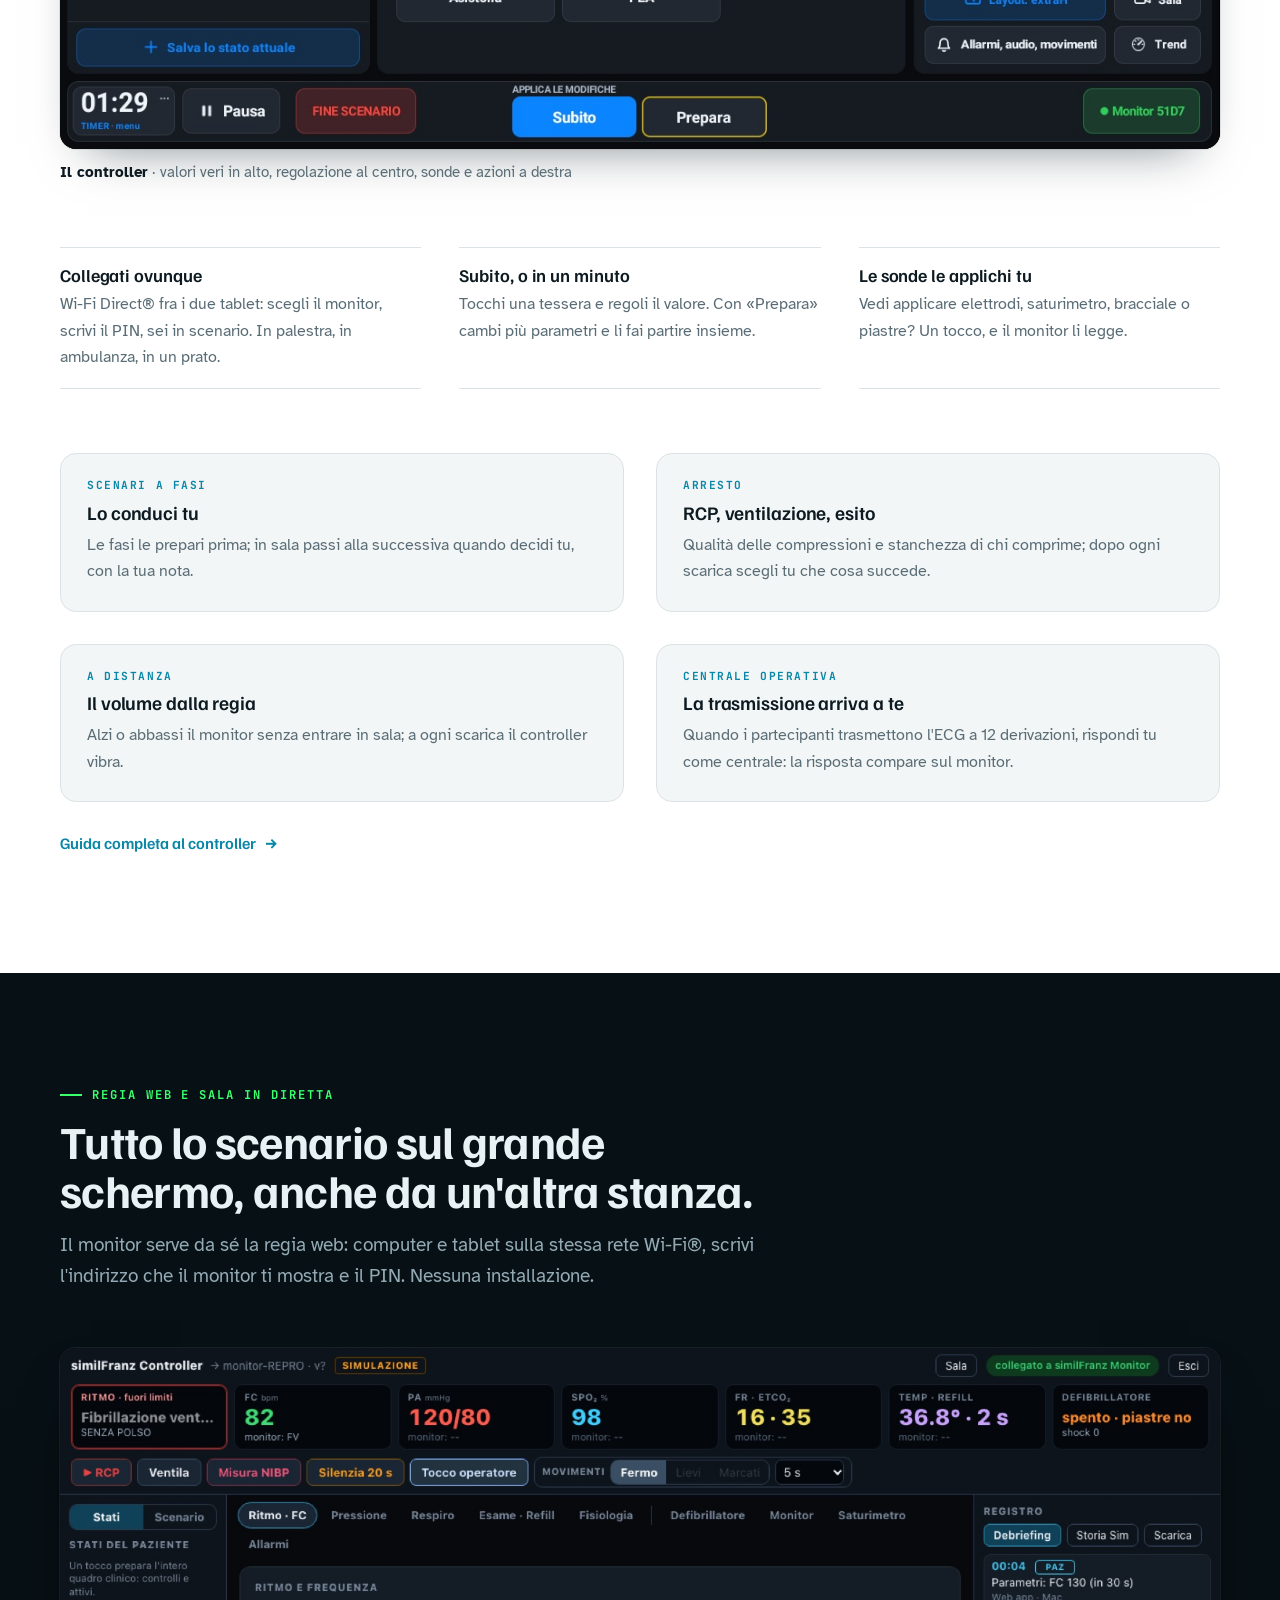
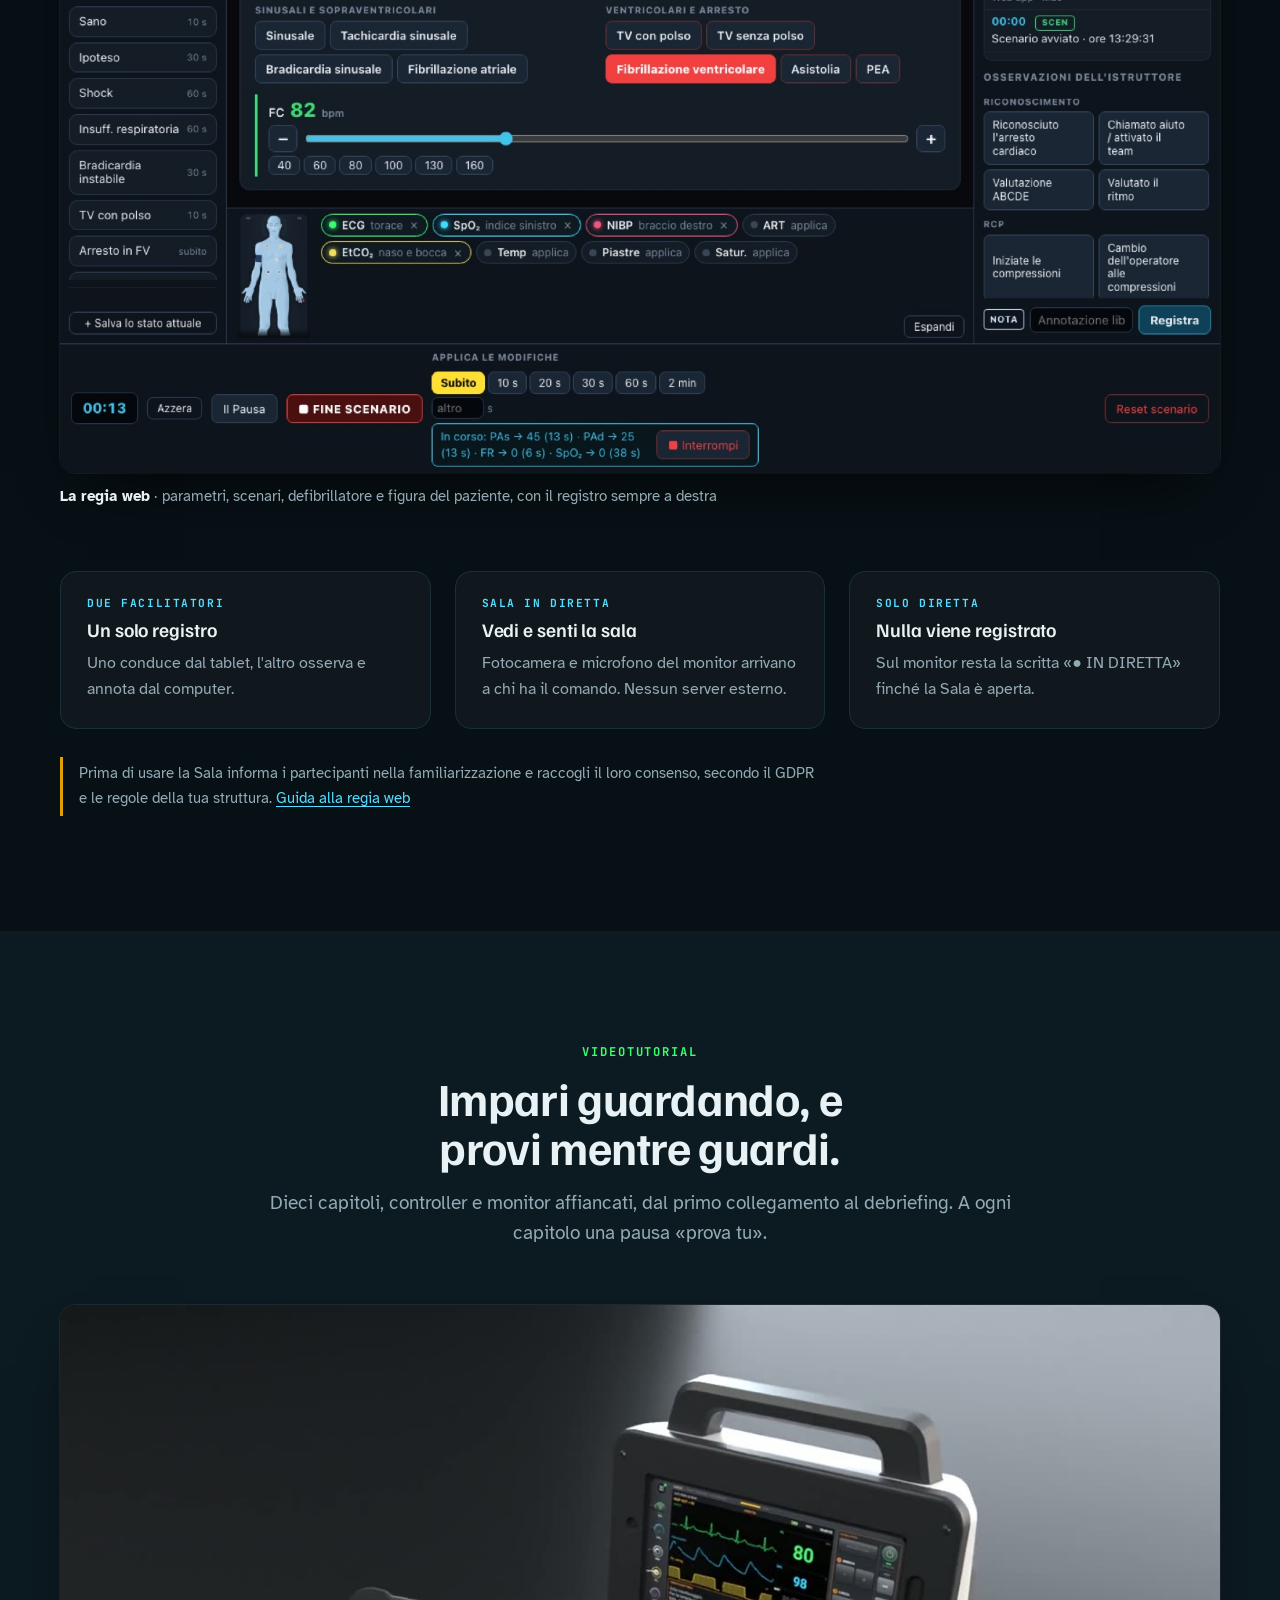
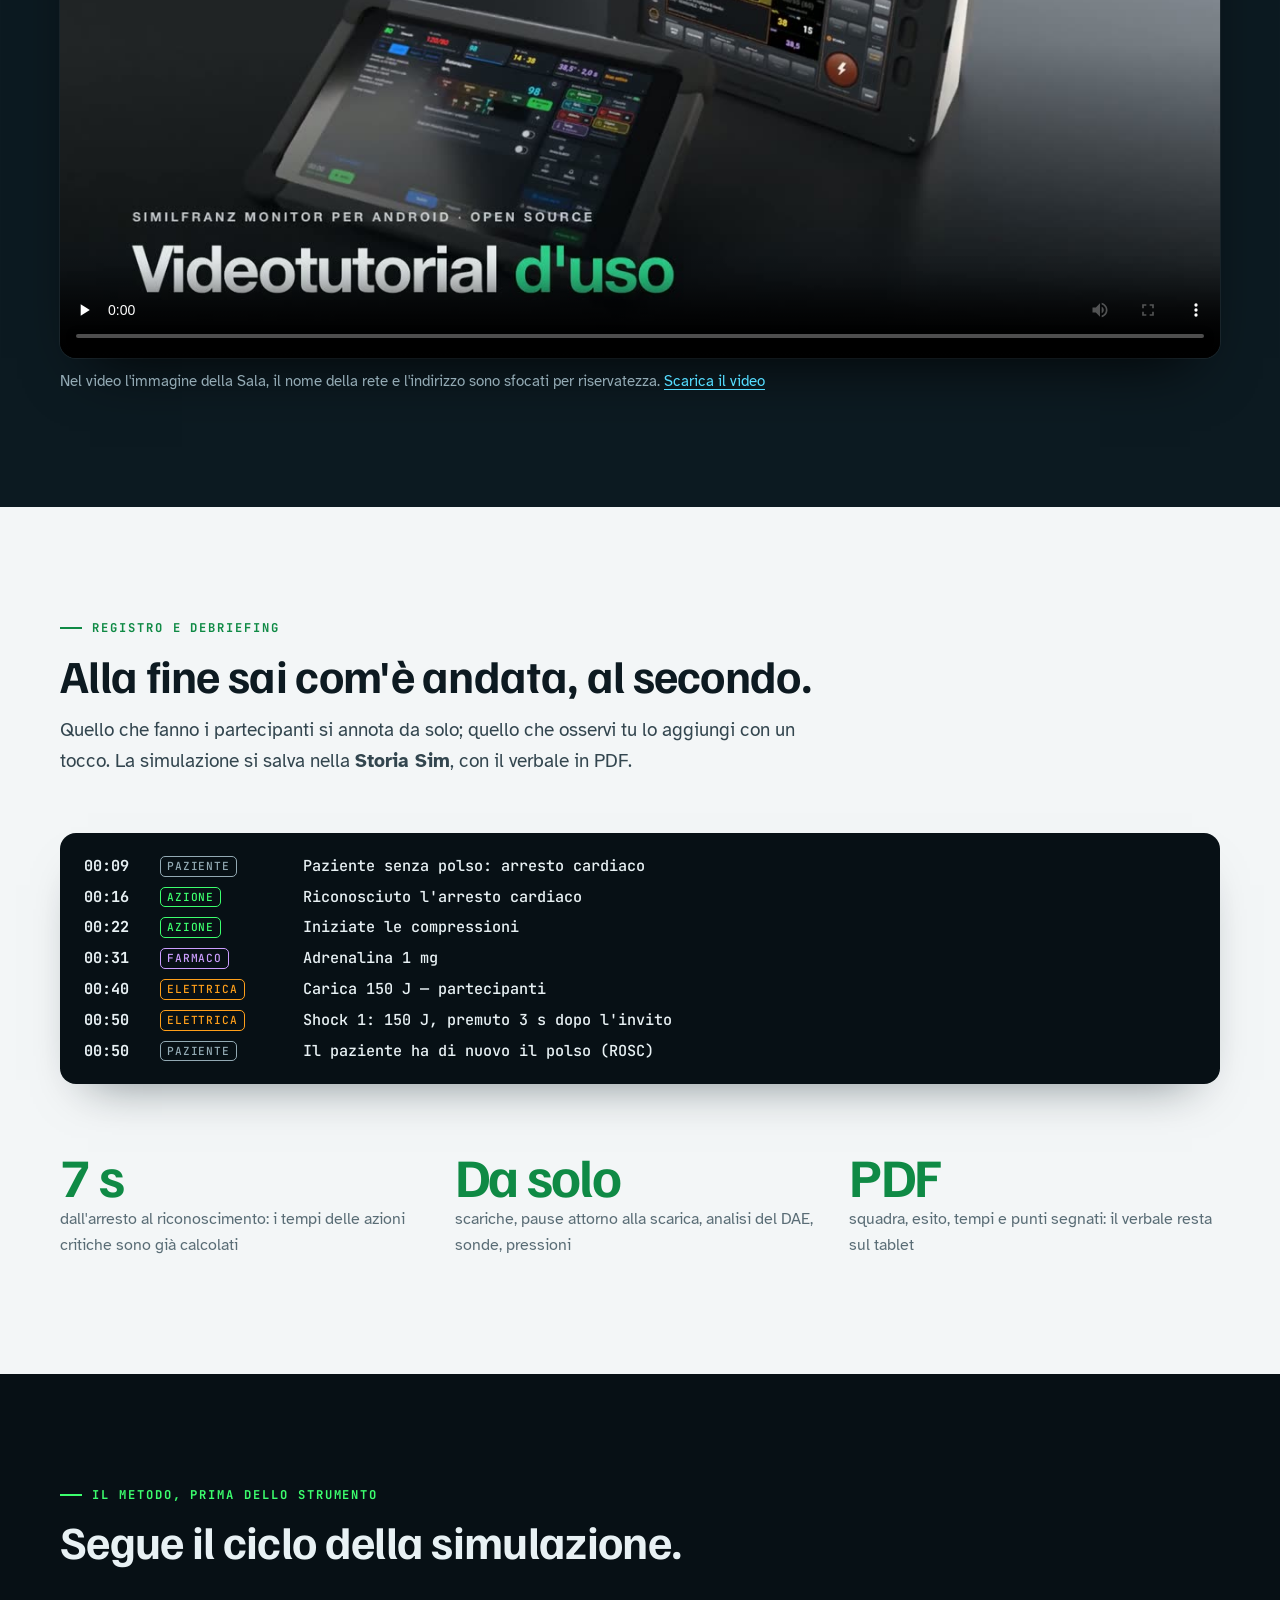
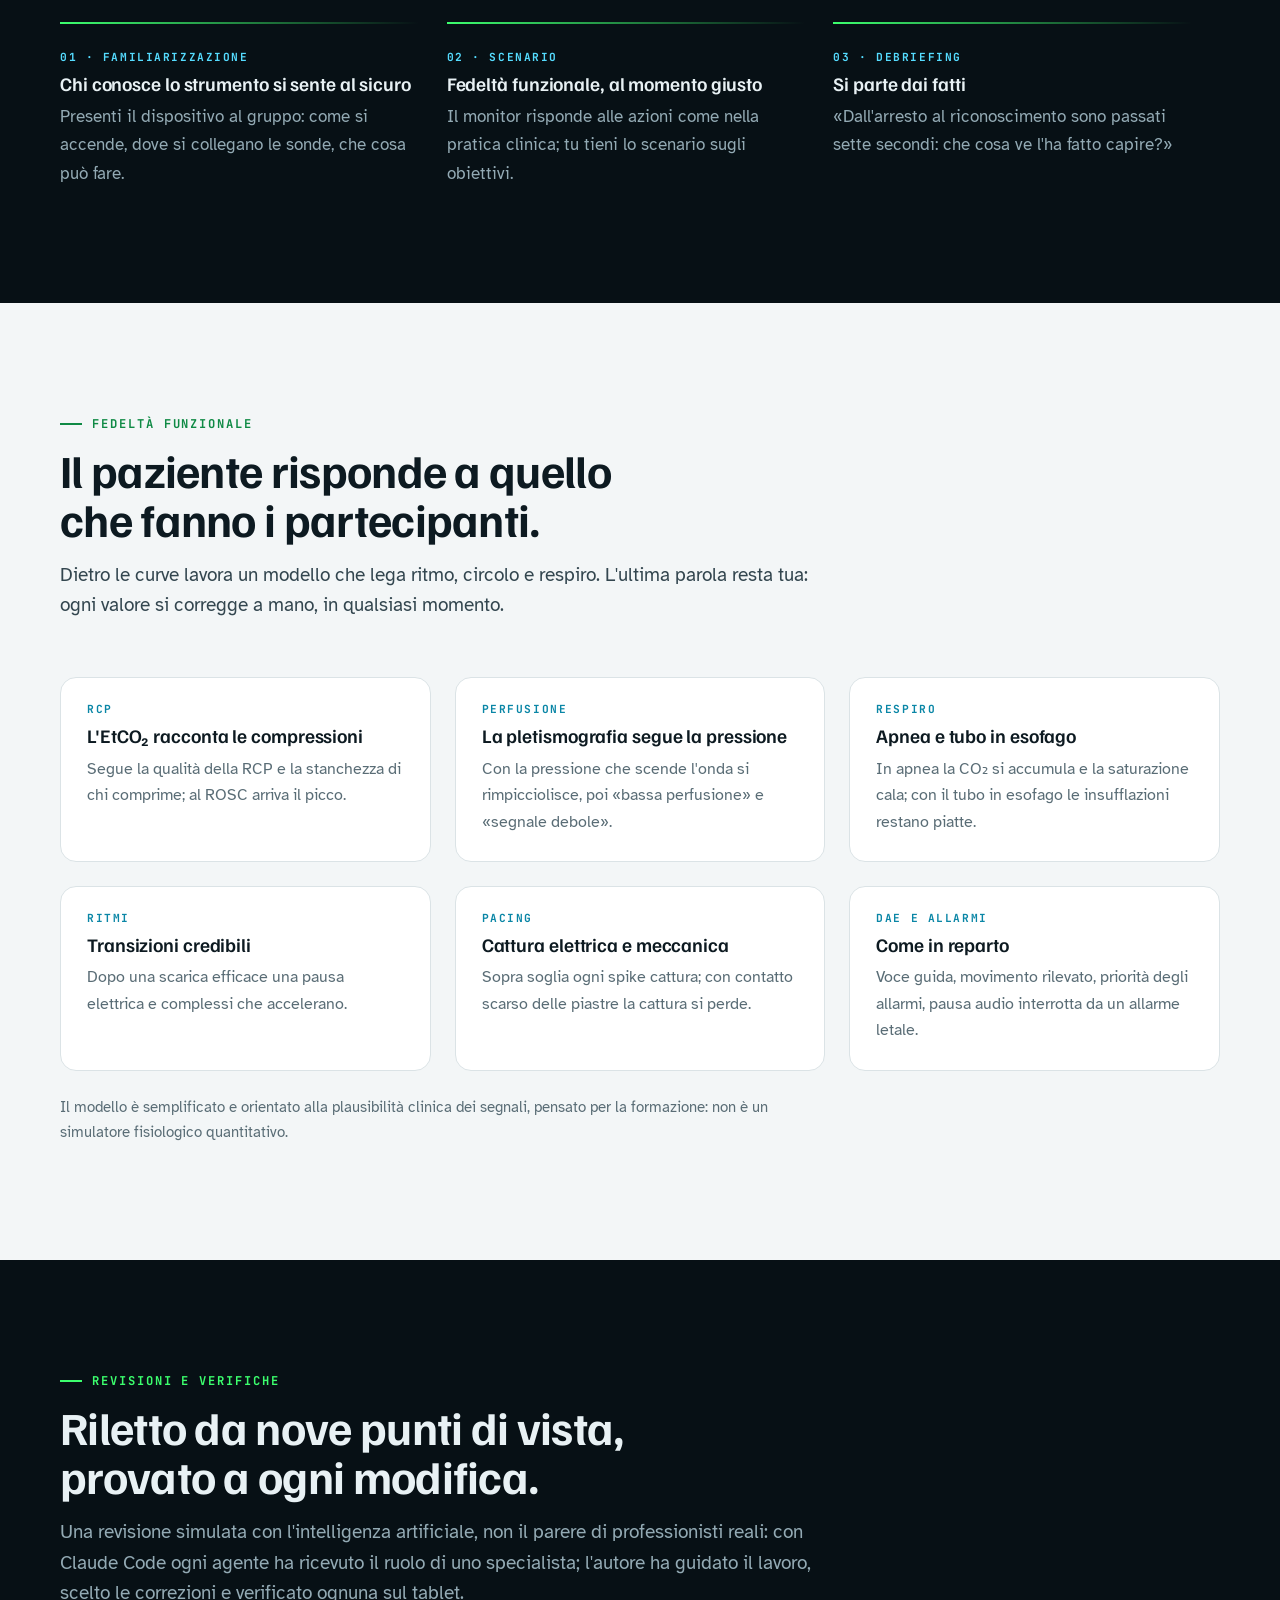
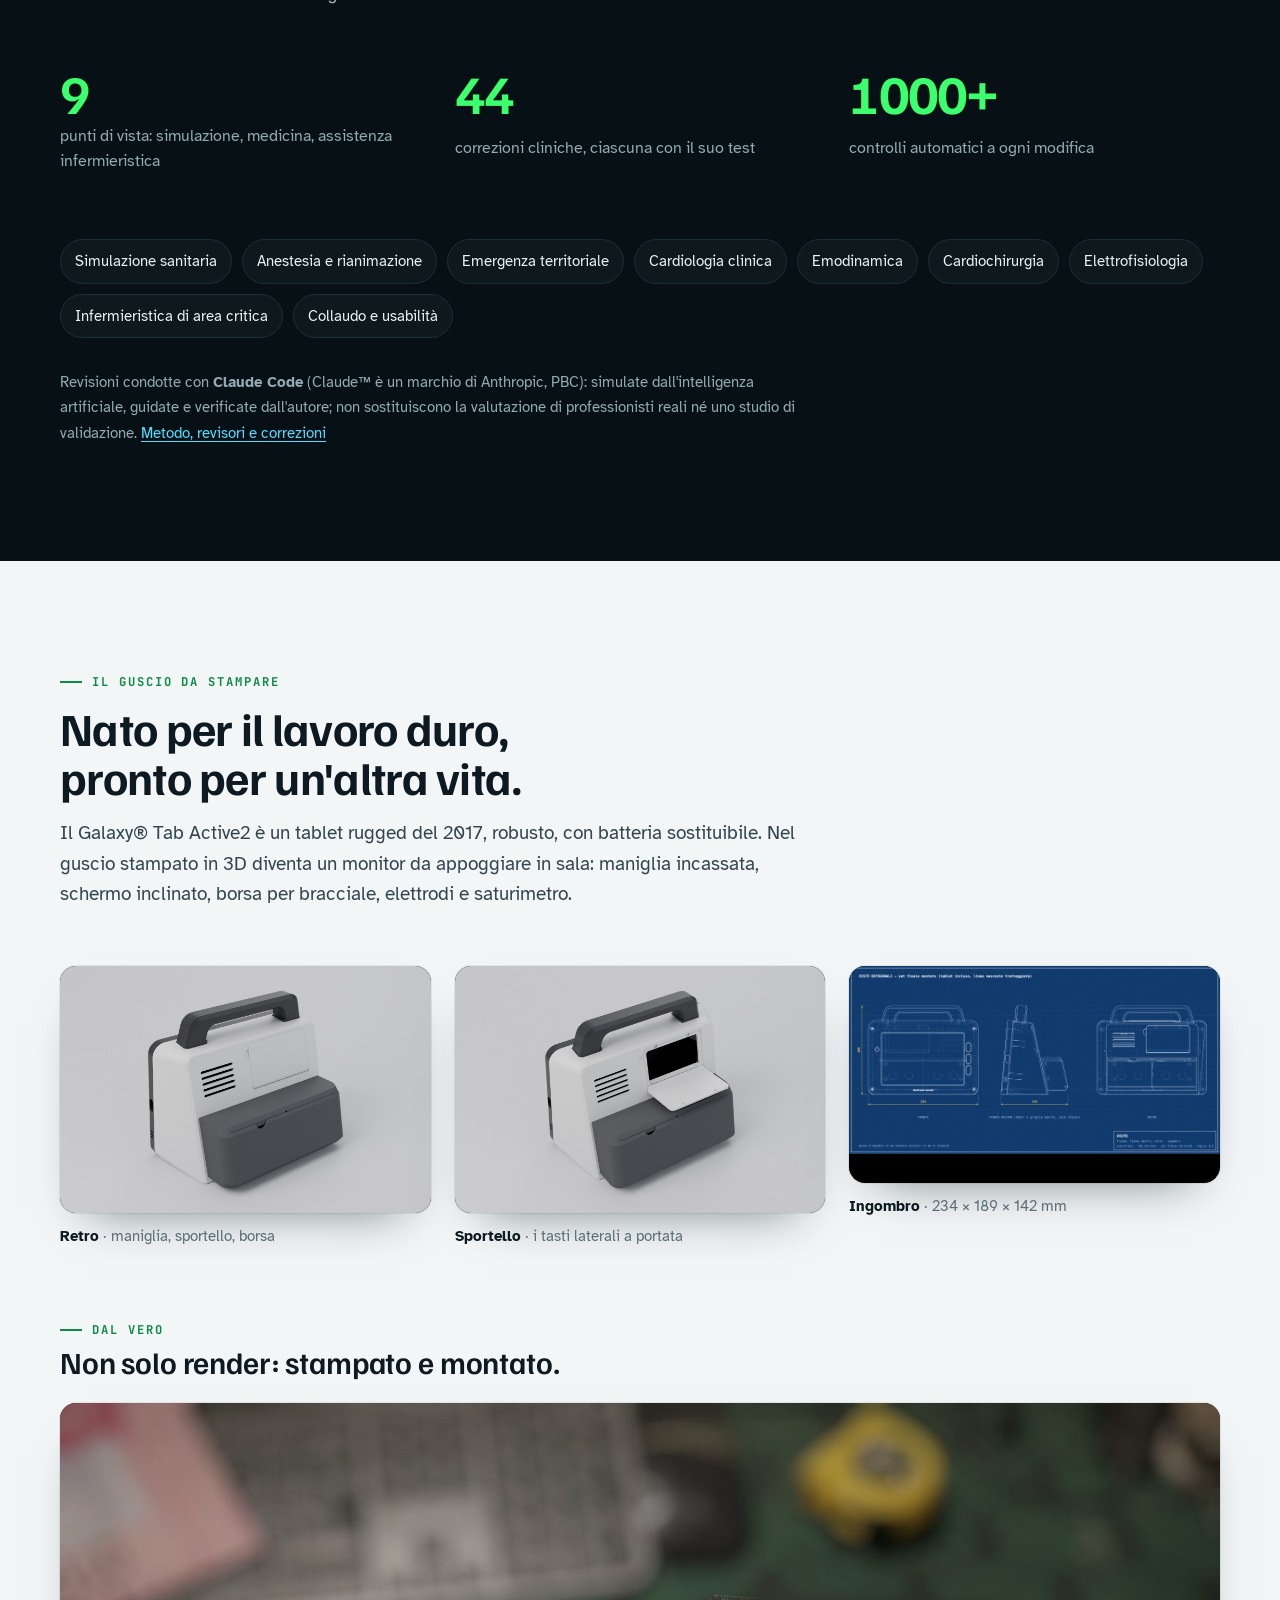
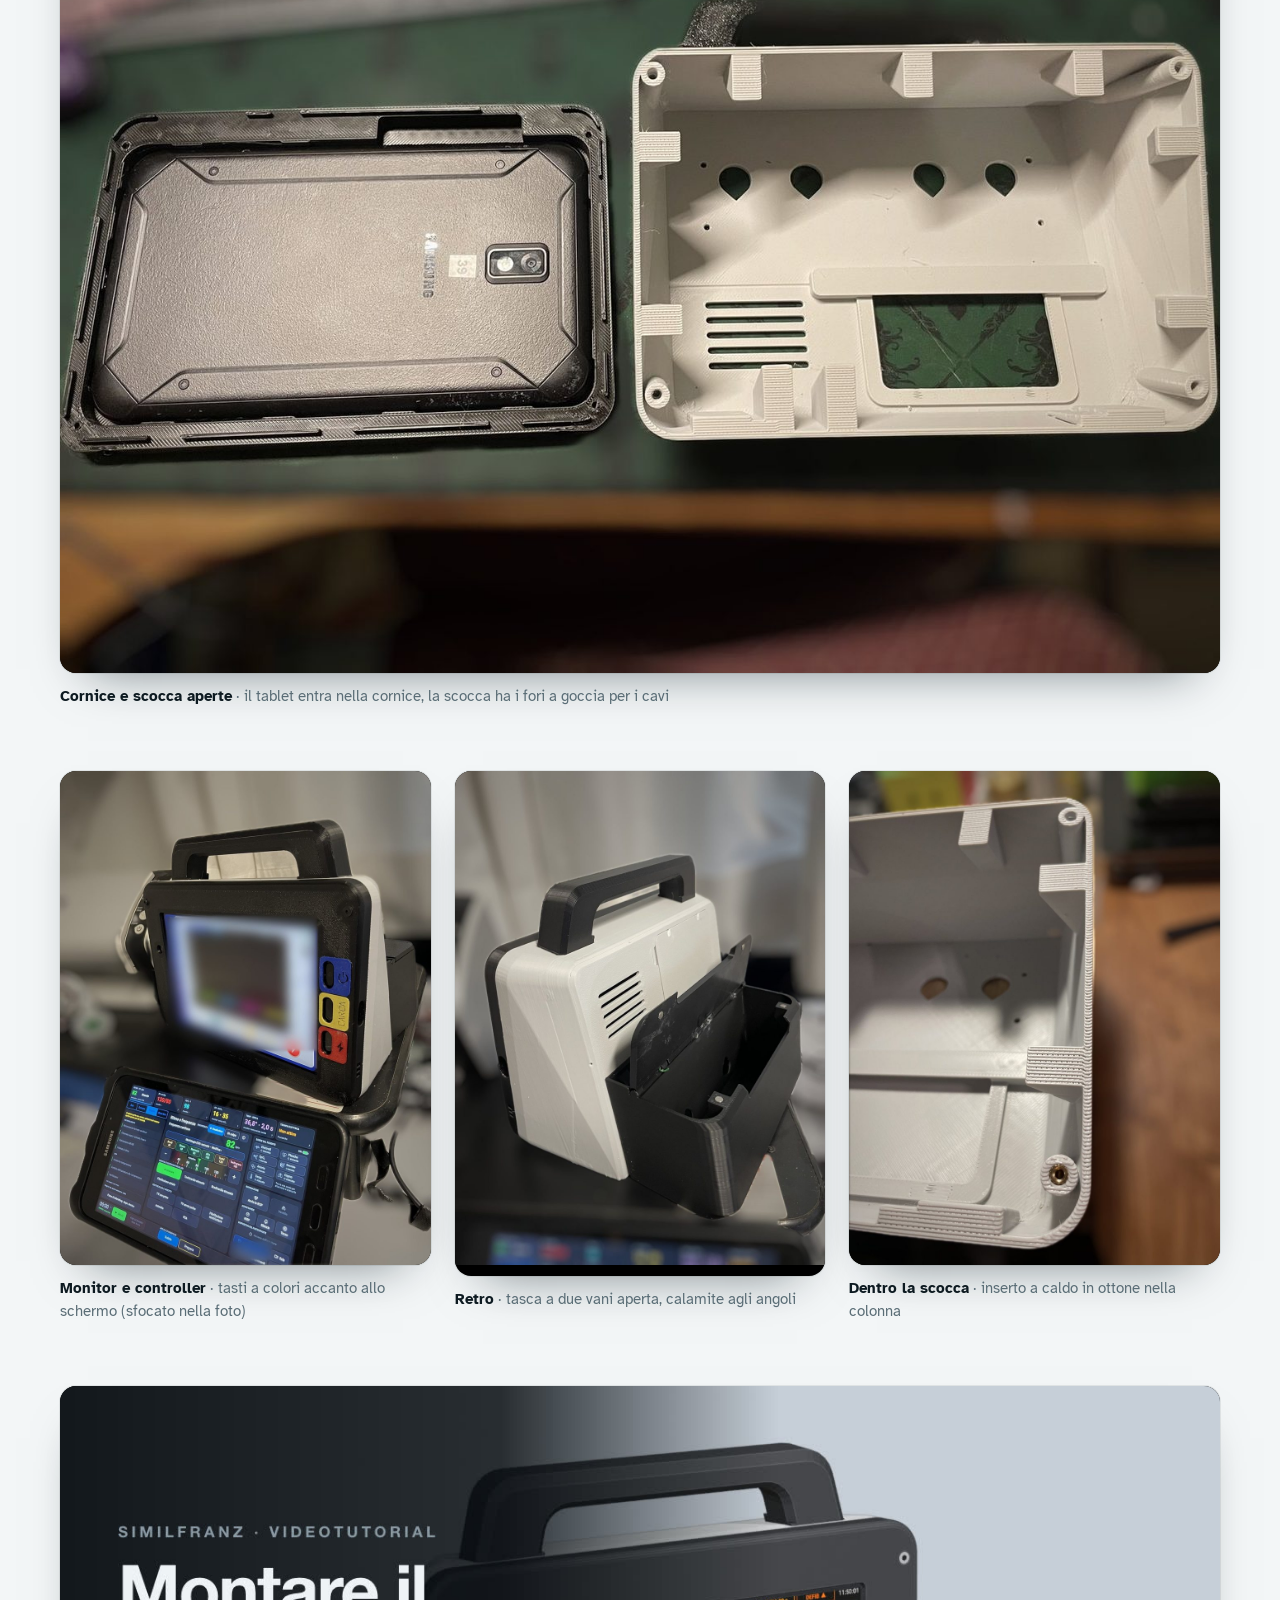
==== commit b6cde6fa: "Pagine perfette su smartphone verticale (360–430 px); barra con display ECG/pletismo armonico Co-Aut" ====
--- a/docs/index.html
+++ b/docs/index.html
@@ -32,7 +32,7 @@
   --room: #04090c; --room-2: #0a161c; --ecg: #3fcf88; --spo2: #4fd0ec; color-scheme: dark;
 }
 *, *::before, *::after { box-sizing: border-box; }
-html { -webkit-text-size-adjust: 100%; scroll-behavior: smooth; scroll-padding-top: 78px; }
+html { -webkit-text-size-adjust: 100%; scroll-behavior: smooth; scroll-padding-top: 68px; }
 @media (prefers-reduced-motion: reduce) { html { scroll-behavior: auto; } }
 body { margin: 0; background: var(--bg); color: var(--ink); font: 400 1.0625rem/1.65 var(--font-body); }
 a { color: var(--spo2); text-underline-offset: 3px; }
@@ -206,16 +206,25 @@
   .cycle > div { padding: 0 0 26px; }
   .log div { grid-template-columns: 4.2em 1fr; } .log i { display: none; }
 }
+/* smartphone verticale: ritocchi solo sotto i 760 px, il desktop resta com'è */
+@media (max-width: 760px) {
+  .hero .eyebrow { flex-wrap: wrap; justify-content: center; line-height: 1.5; row-gap: 2px; }
+}
+@media (max-width: 600px) {
+  .log div { align-items: start; } .log span { white-space: normal; }
+  .more { padding-block: 14px; margin-block: -14px; }
+}
+@media (max-width: 400px) { .hero .eyebrow { letter-spacing: 0.12em; } }
 </style>
 </head>
 <body>
 <!-- sf-eco:inizio (barra dell'ecosistema, generata da modelli-ecobar/inserisci.py) -->
 <style>
-.sf-eco{position:-webkit-sticky;position:sticky;top:0;z-index:50;height:66px;width:100%;box-sizing:border-box;display:flex;align-items:center;gap:10px;padding:0 max(16px,env(safe-area-inset-left,0px)) 16px;
+.sf-eco{position:-webkit-sticky;position:sticky;top:0;z-index:50;height:56px;width:100%;box-sizing:border-box;display:flex;align-items:center;gap:10px;padding:0 max(16px,env(safe-area-inset-left,0px));
   background:rgba(7,12,17,.6);backdrop-filter:saturate(1.6) blur(16px);-webkit-backdrop-filter:saturate(1.6) blur(16px);
   border-bottom:1px solid rgba(255,255,255,.07);font:600 13.5px/1 system-ui,-apple-system,"Segoe UI",Roboto,sans-serif;color:#e3ecef;
   transition:height .3s cubic-bezier(.2,.7,.2,1),background .3s;animation:sfEcoIn .5s cubic-bezier(.2,.7,.2,1) both}
-.sf-eco.c{height:58px;background:rgba(7,12,17,.84)}
+.sf-eco.c{height:48px;background:rgba(7,12,17,.84)}
 .sf-eco .pg{position:absolute;left:0;bottom:-1px;height:2px;width:100%;transform-origin:0 50%;transform:scaleX(0);
   background:linear-gradient(90deg,transparent,var(--acc) 30%,var(--acc));box-shadow:0 0 8px var(--acc);pointer-events:none}
 .sf-eco a{color:inherit;text-decoration:none}
@@ -226,8 +235,9 @@
 .sf-eco .hub strong{font-weight:700;letter-spacing:-.01em}
 .sf-eco .hub em{font-style:normal;color:#8fa3ad;font-weight:500}
 .sf-eco .hub .hd{width:8px;height:8px;border-radius:50%;background:var(--acc);--a:var(--acc);animation:sfEcoBeat 1.1s ease-out infinite}
-.sf-eco .lane{position:absolute;left:0;right:0;bottom:0;height:16px;border-top:1px solid rgba(255,255,255,.05);pointer-events:none}
-.sf-eco .lane canvas{display:block;width:100%;height:16px;-webkit-mask:linear-gradient(90deg,transparent,#000 4%,#000 96%,transparent);mask:linear-gradient(90deg,transparent,#000 4%,#000 96%,transparent)}
+.sf-eco .mon{position:relative;display:block;width:128px;height:36px;border-radius:10px;overflow:hidden;flex:none;background:radial-gradient(120% 140% at 50% 0%,rgba(255,255,255,.05),transparent 60%),#04080b;border:1px solid rgba(255,255,255,.09);box-shadow:inset 0 1px 0 rgba(255,255,255,.04),inset 0 0 14px rgba(0,0,0,.7)}
+.sf-eco .mon::before{content:"";position:absolute;inset:0;opacity:.35;background-image:linear-gradient(rgba(255,255,255,.05) 1px,transparent 1px),linear-gradient(90deg,rgba(255,255,255,.05) 1px,transparent 1px);background-size:8px 8px}
+.sf-eco .mon canvas{position:relative;display:block;width:100%;height:100%}
 .sf-eco .rt{font:700 11px/1 ui-monospace,SFMono-Regular,Menlo,monospace;letter-spacing:.05em;color:var(--acc);min-width:52px;text-align:right;white-space:nowrap}
 .sf-eco .rt.al{color:#ff5d5d;animation:sfEcoAl .8s steps(2) infinite}
 .sf-eco .sec{display:flex;gap:2px;margin:0 auto;padding:0 8px}
@@ -251,16 +261,17 @@
 @keyframes sfEcoDrop{from{opacity:0;transform:translateY(-4px)}}
 @keyframes sfEcoBeat{0%{box-shadow:0 0 0 0 var(--a)}12%{box-shadow:0 0 0 4px rgba(255,255,255,.12)}40%,100%{box-shadow:0 0 0 7px transparent}}
 @keyframes sfEcoAl{50%{opacity:.35}}
+@media (max-width:760px){.sf-eco .mon{display:none}}
 @media (max-width:1220px){.sf-eco .sec{display:none}.sf-eco .rgt{margin-left:auto}}
 @media (max-width:640px){.sf-eco{gap:6px}.sf-eco .hub em,.sf-eco .cta{display:none}.sf-eco .hub{padding:0 8px 0 4px}
-  .sf-eco .seg a{padding:0 9px;gap:5px}.sf-eco .seg .l{display:none}.sf-eco .seg .s{display:inline}}
-@media (max-width:360px){.sf-eco .hub strong{display:none}}
+  .sf-eco .seg a{padding:0 9px;gap:5px;height:36px}.sf-eco .seg{padding:2px}.sf-eco .seg .l{display:none}.sf-eco .seg .s{display:inline}}
+@media (max-width:380px){.sf-eco{padding:0 10px}.sf-eco .hub{padding:0 6px 0 2px;gap:6px}.sf-eco .seg a{padding:0 7px;gap:4px}}
 @media (prefers-reduced-motion:reduce){.sf-eco,.sf-eco .hub .hd,.sf-eco .rt.al{animation:none}.sf-eco{transition:none}}
 </style>
 <div class="sf-eco" id="sf-eco" role="navigation" aria-label="Ecosistema similFranz" style="--acc:#ffbe5c" data-onda="ecg">
   <span class="pg" aria-hidden="true"></span>
   <a class="hub" href="https://franz8787.github.io/similfranz/" title="Torna all'ecosistema similFranz"><b>←</b> <strong>similFranz</strong> <em>ecosistema</em></a>
-  <span class="lane" aria-hidden="true"><canvas></canvas></span>
+  <span class="mon" aria-hidden="true"><canvas></canvas></span>
   <div class="sec"><a href="#monitor">Monitor</a><a href="#controller">Regia</a><a href="#videotutorial">Video</a><a href="#debriefing">Debriefing</a><a href="#guscio">Guscio</a><a href="#guida">Guida</a></div>
   <div class="rgt"><nav class="seg" aria-label="Gli strumenti similFranz"><a href="https://franz8787.github.io/similfranz-saturimetro/" style="--a:#5fd4ff" title="Saturimetro: SpO₂, polso e pletismografia su iPod touch®"><i></i><span class="l">Saturimetro</span><span class="s">Sat</span></a><a href="https://franz8787.github.io/similfranz-monitor/" style="--a:#46f2a0" title="Monitor iOS: Monitor-defibrillatore su iPad mini®"><i></i><span class="l">Monitor iOS</span><span class="s">iOS</span></a><a href="https://franz8787.github.io/similfranz-monitor-android/" aria-current="page" style="--a:#ffbe5c" title="Monitor Android: Monitor-defibrillatore su tablet Android™"><i></i><span class="l">Monitor Android</span><span class="s">Android</span></a></nav><a class="cta" href="#come">Inizia</a></div>
 </div>
@@ -275,8 +286,8 @@
   for(var k=0;k<secs.length;k++)secs[k].a.classList.toggle("on",secs[k]===on)}
 addEventListener("scroll",function(){if(!busy){busy=1;requestAnimationFrame(onScroll)}},{passive:true});addEventListener("resize",onScroll);onScroll();
 // mini monitor: traccia ECG vera (P, QRS, ST, T) che scorre con lo spazio di cancellazione; i ritmi cambiano da soli
-var cv=bar.querySelector(".lane canvas");if(!cv)return;var cx=cv.getContext("2d"),acc=getComputedStyle(bar).getPropertyValue("--acc").trim()||"#46f2a0";
-var still=matchMedia("(prefers-reduced-motion: reduce)").matches,PX=70;
+var cv=bar.querySelector(".mon canvas");if(!cv)return;var cx=cv.getContext("2d"),acc=getComputedStyle(bar).getPropertyValue("--acc").trim()||"#46f2a0";
+var still=matchMedia("(prefers-reduced-motion: reduce)").matches,PX=34;
 var PL=bar.getAttribute("data-onda")==="pleth";
 var R=PL?[{hr:78,d:8,a:1},{hr:118,d:7,a:.8},{hr:84,d:6,a:.42},{hr:52,d:8,a:.9},{hr:76,d:6,a:1}]   // pletismo: frequenza e perfusione
         :[{hr:72,d:8},{hr:44,d:8},{hr:76,d:6},{hr:138,d:7},{hr:86,d:9,st:1},{fv:1,d:6}];
@@ -294,15 +305,20 @@
   bt+=dt;if(bt>=bl){bt-=bl;if(nxt>=0){setR(nxt);nxt=-1}bl=60/cur.hr*(1+(cur.hr<60?.04:.015)*(Math.random()*2-1))}
   return PL?pleth(bt,bl,cur.a):beat(bt,cur.st)}
 function size(){dpr=Math.min(2,devicePixelRatio||1);W=cv.clientWidth;H=cv.clientHeight;if(!W)return;cv.width=W*dpr;cv.height=H*dpr;
-  ys=new Float32Array(W);for(var i=0;i<W;i++)ys[i]=sample(1/PX);x=0;for(var j=1;j<=18;j++)ys[j%W]=NaN}
+  ys=new Float32Array(W);for(var i=0;i<W;i++)ys[i]=sample(1/PX);x=0;for(var j=1;j<=10;j++)ys[j%W]=NaN}
 function draw(){cx.setTransform(dpr,0,0,dpr,0,0);cx.clearRect(0,0,W,H);
-  cx.lineWidth=1.25;cx.lineJoin="round";cx.strokeStyle=acc;cx.shadowColor=acc;cx.shadowBlur=3;cx.beginPath();
-  var mid=PL?H*.86:H*.68,amp=PL?H*.72:H*.56,pen=false;
-  for(var i=0;i<W;i++){var v=ys[i];if(v!==v){pen=false;continue}var y=mid-v*amp;if(pen)cx.lineTo(i,y);else{cx.moveTo(i,y);pen=true}}
-  cx.stroke();cx.shadowBlur=0}
+  var mid=PL?H*.8:H*.66,amp=PL?H*.58:H*.54,N=8,seg=Math.ceil(W/N);
+  cx.lineWidth=1.4;cx.lineJoin="round";cx.lineCap="round";cx.strokeStyle=acc;cx.shadowColor=acc;
+  for(var k=0;k<N;k++){   // dal più vecchio (subito dopo lo spazio di cancellazione) al più recente (sul pennino)
+    var a0=(x+10+k*seg)%W,al=.22+.78*Math.pow((k+1)/N,1.6);cx.globalAlpha=al;cx.shadowBlur=k>N-3?5:0;cx.beginPath();var pen=false;
+    for(var q=0;q<=seg;q++){var i=(a0+q)%W;if(i<a0&&q>0&&i===0){pen=false}var v=ys[i];if(v!==v){pen=false;continue}var y=mid-v*amp;
+      if(pen)cx.lineTo(i,y);else{cx.moveTo(i,y);pen=true}if(i===W-1)pen=false}
+    cx.stroke()}
+  cx.globalAlpha=1;cx.shadowBlur=8;var hx=(x-1+W)%W,hv=ys[hx];if(hv===hv&&!still){cx.fillStyle="#fff";cx.beginPath();cx.arc(hx,mid-hv*amp,1.5,0,7);cx.fill()}
+  cx.shadowBlur=0}
 function step(now){if(!ys||cv.clientWidth!==W){size();if(!ys){requestAnimationFrame(step);return}}
   var el=Math.min(.1,(now-last)/1000||0);last=now;accu+=el*PX;
-  while(accu>=1){accu-=1;ys[x]=sample(1/PX);x=(x+1)%W;for(var j=1;j<=18;j++)ys[(x+j)%W]=NaN}
+  while(accu>=1){accu-=1;ys[x]=sample(1/PX);x=(x+1)%W;for(var j=1;j<=10;j++)ys[(x+j)%W]=NaN}
   draw();requestAnimationFrame(step)}
 if(still){size();if(ys)draw();return}
 requestAnimationFrame(function(n){last=n;step(n)});
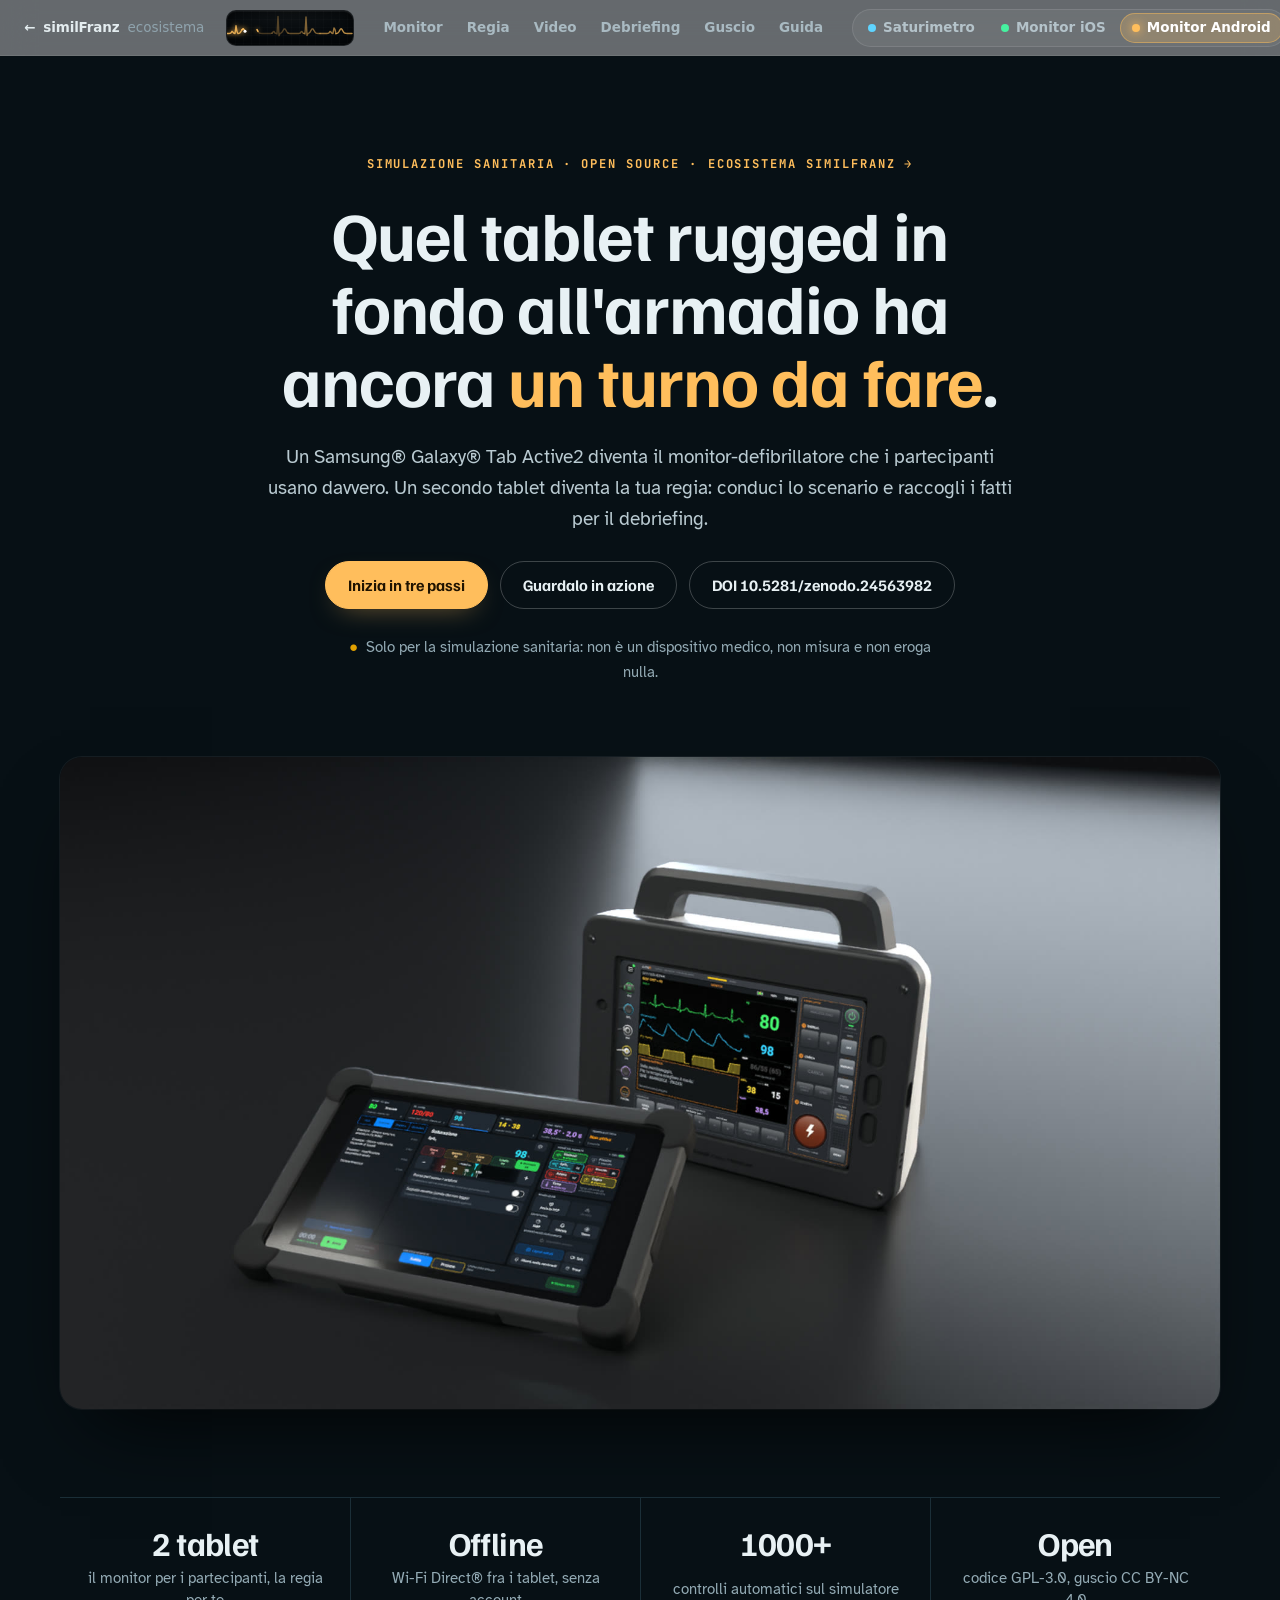
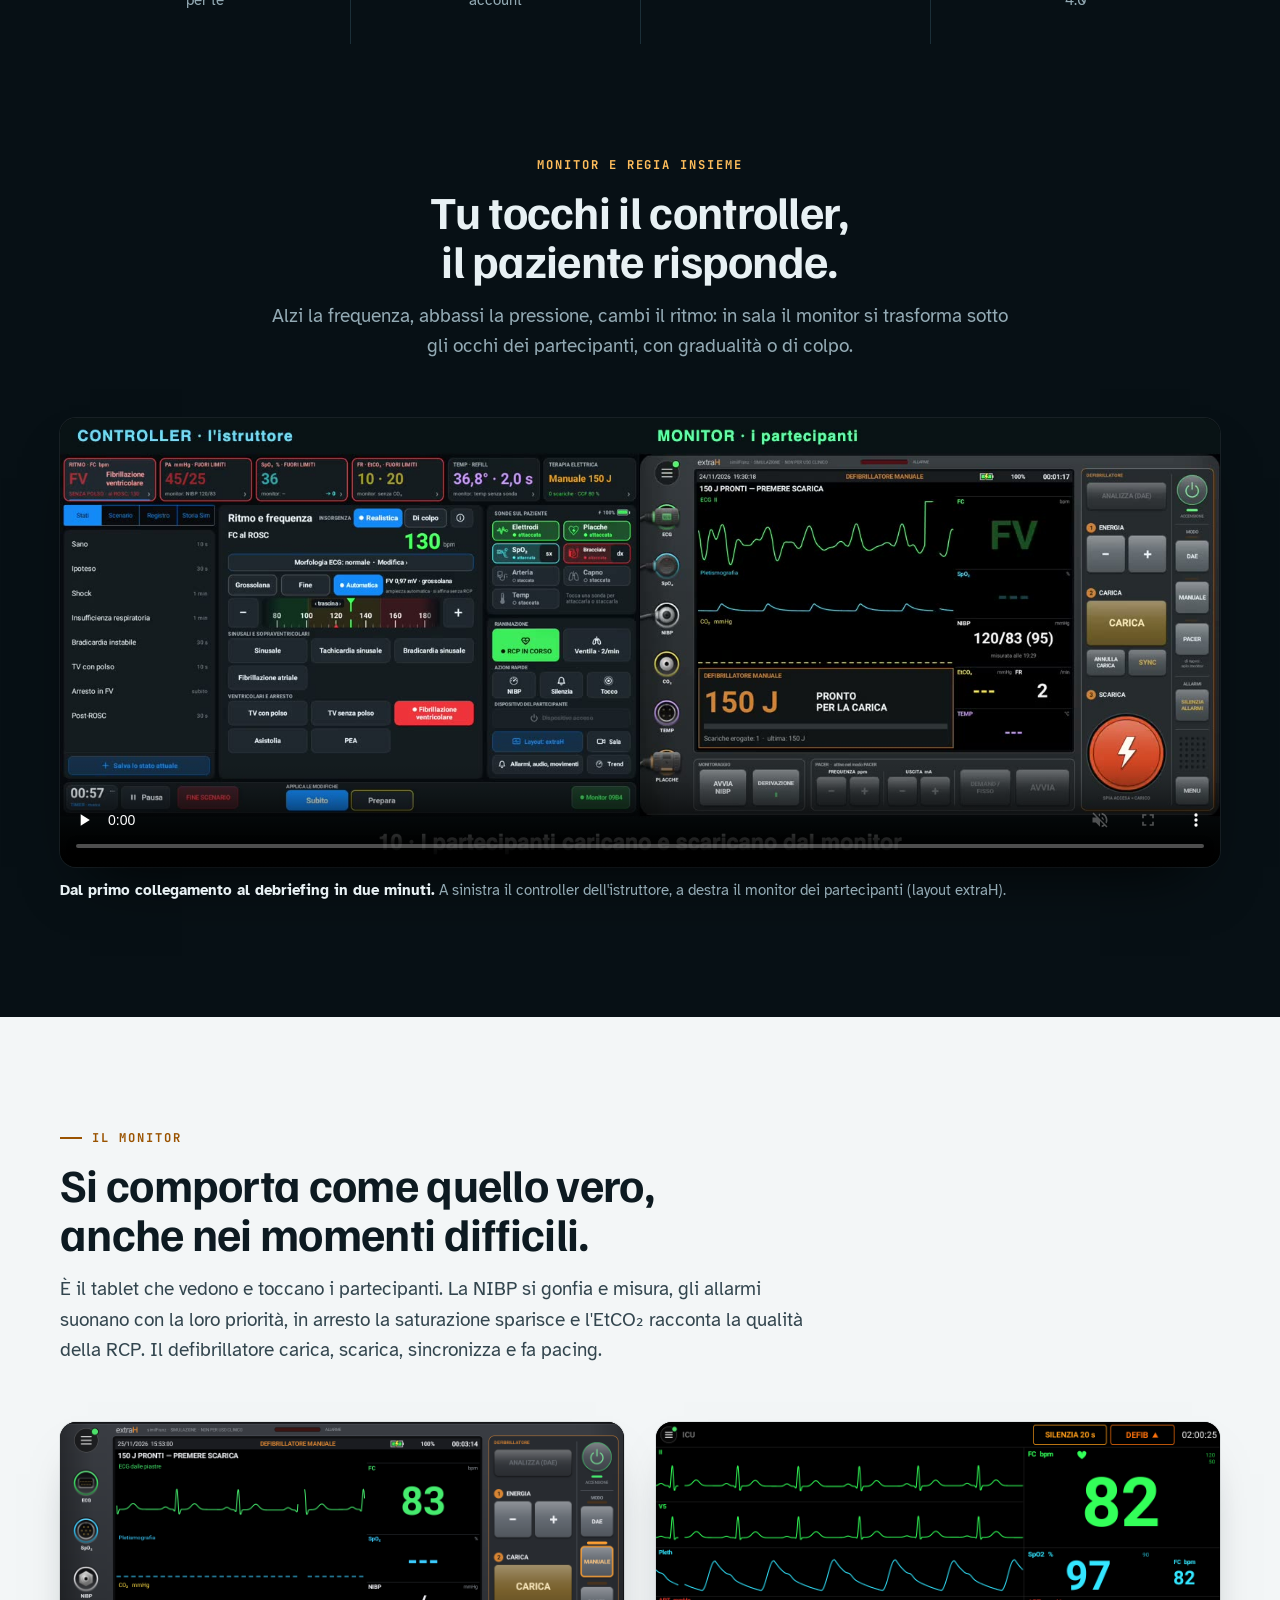
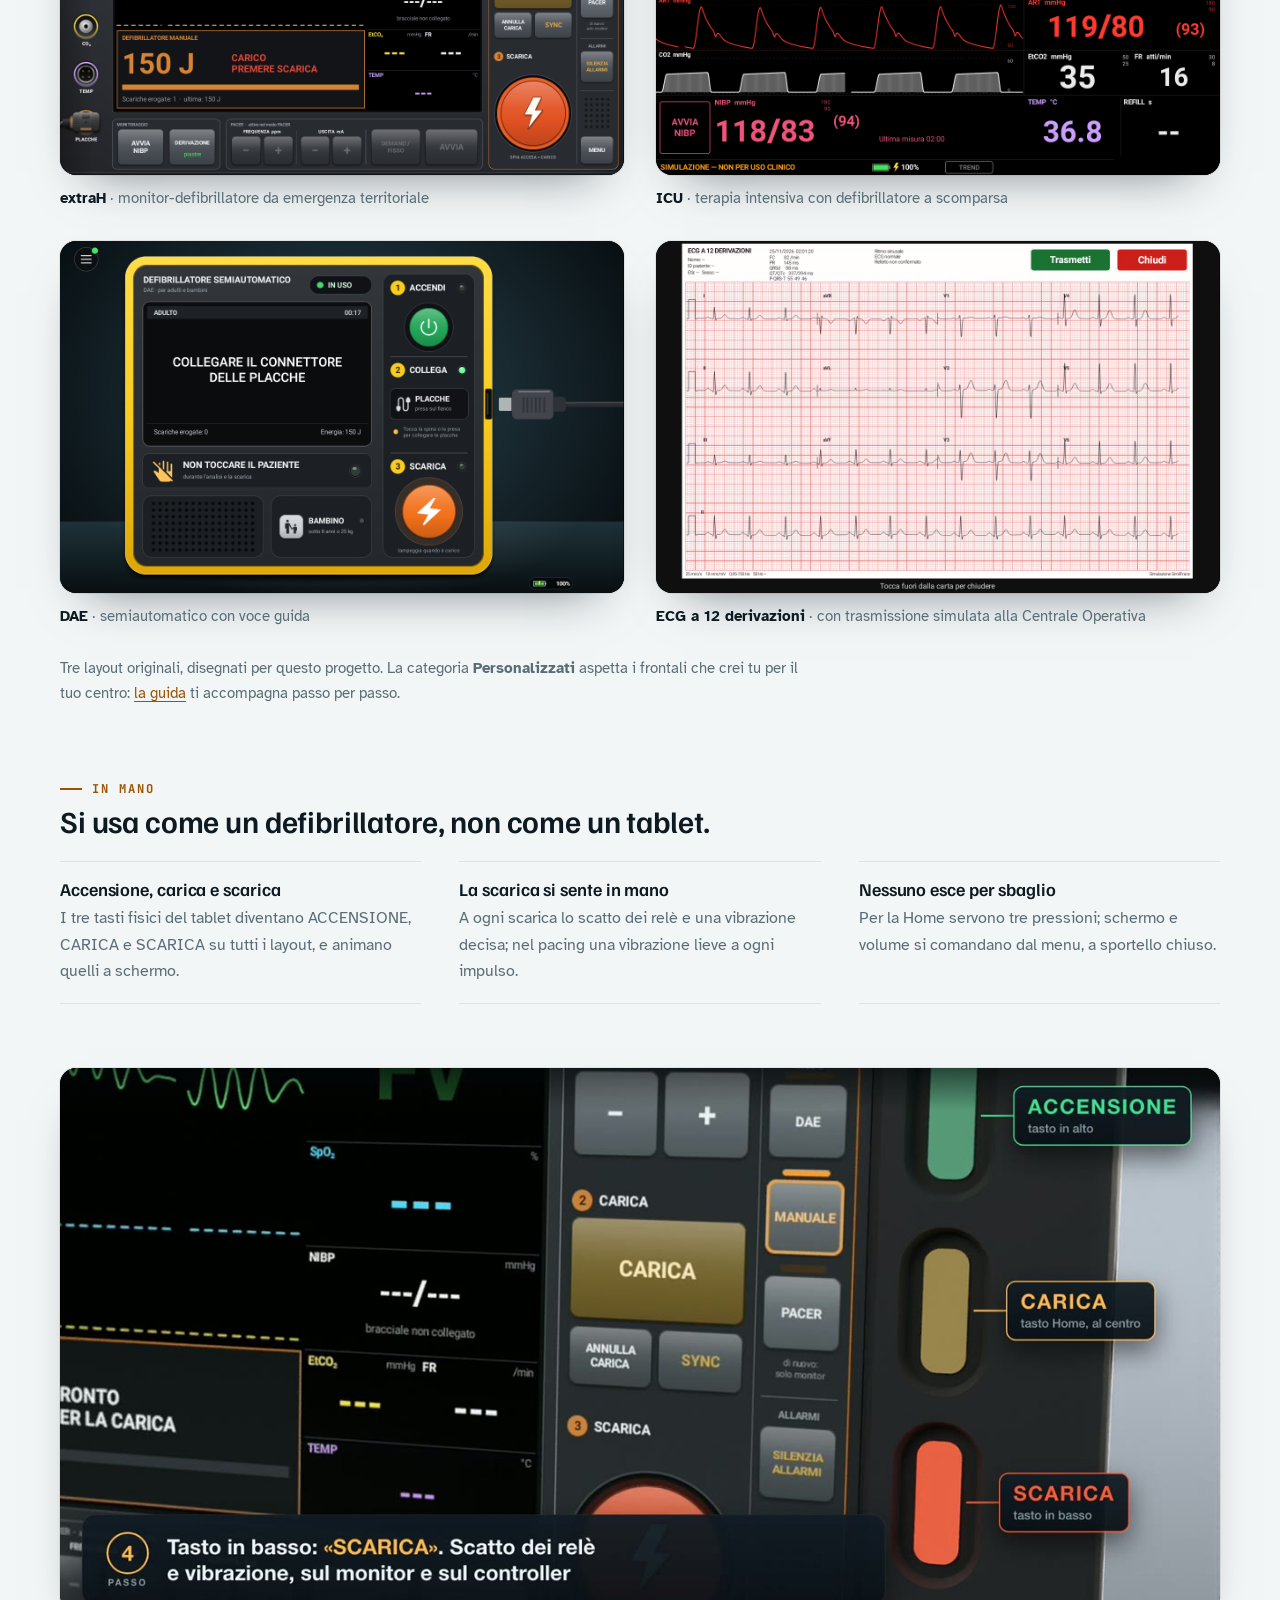
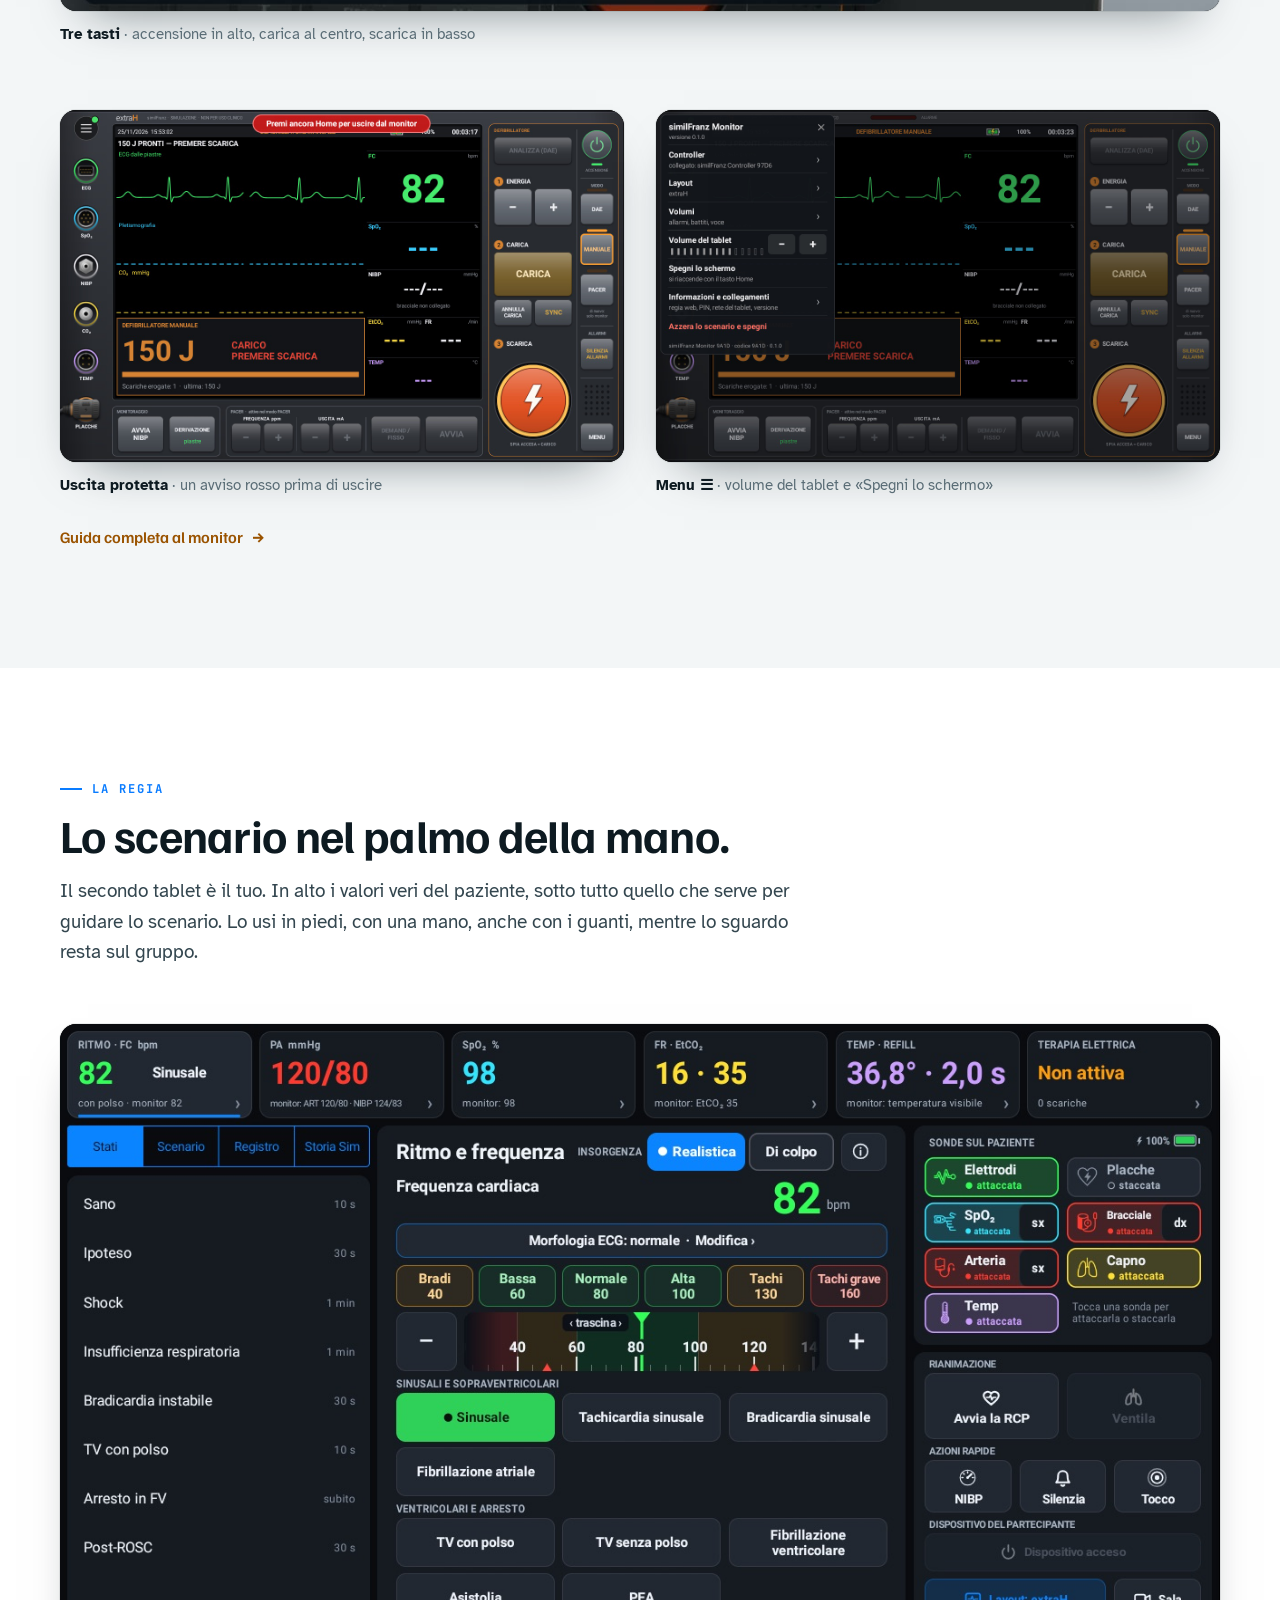
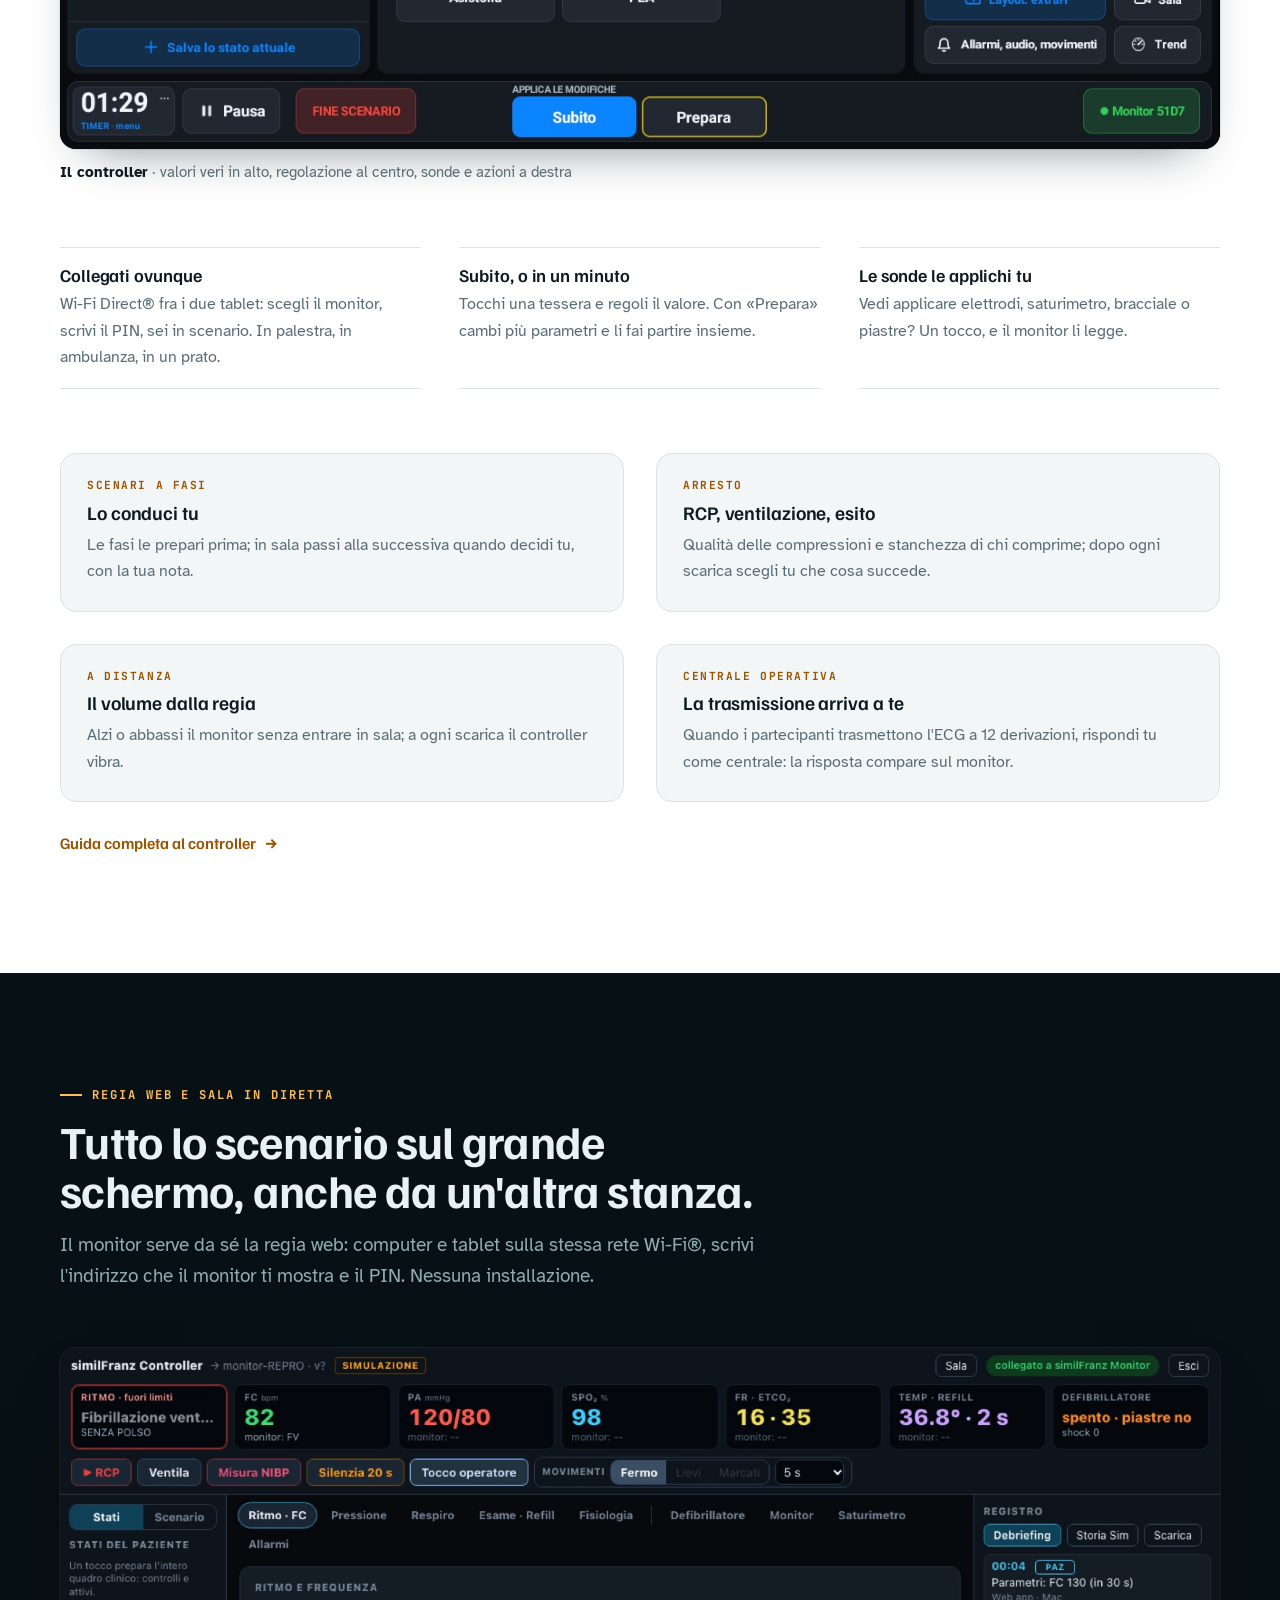
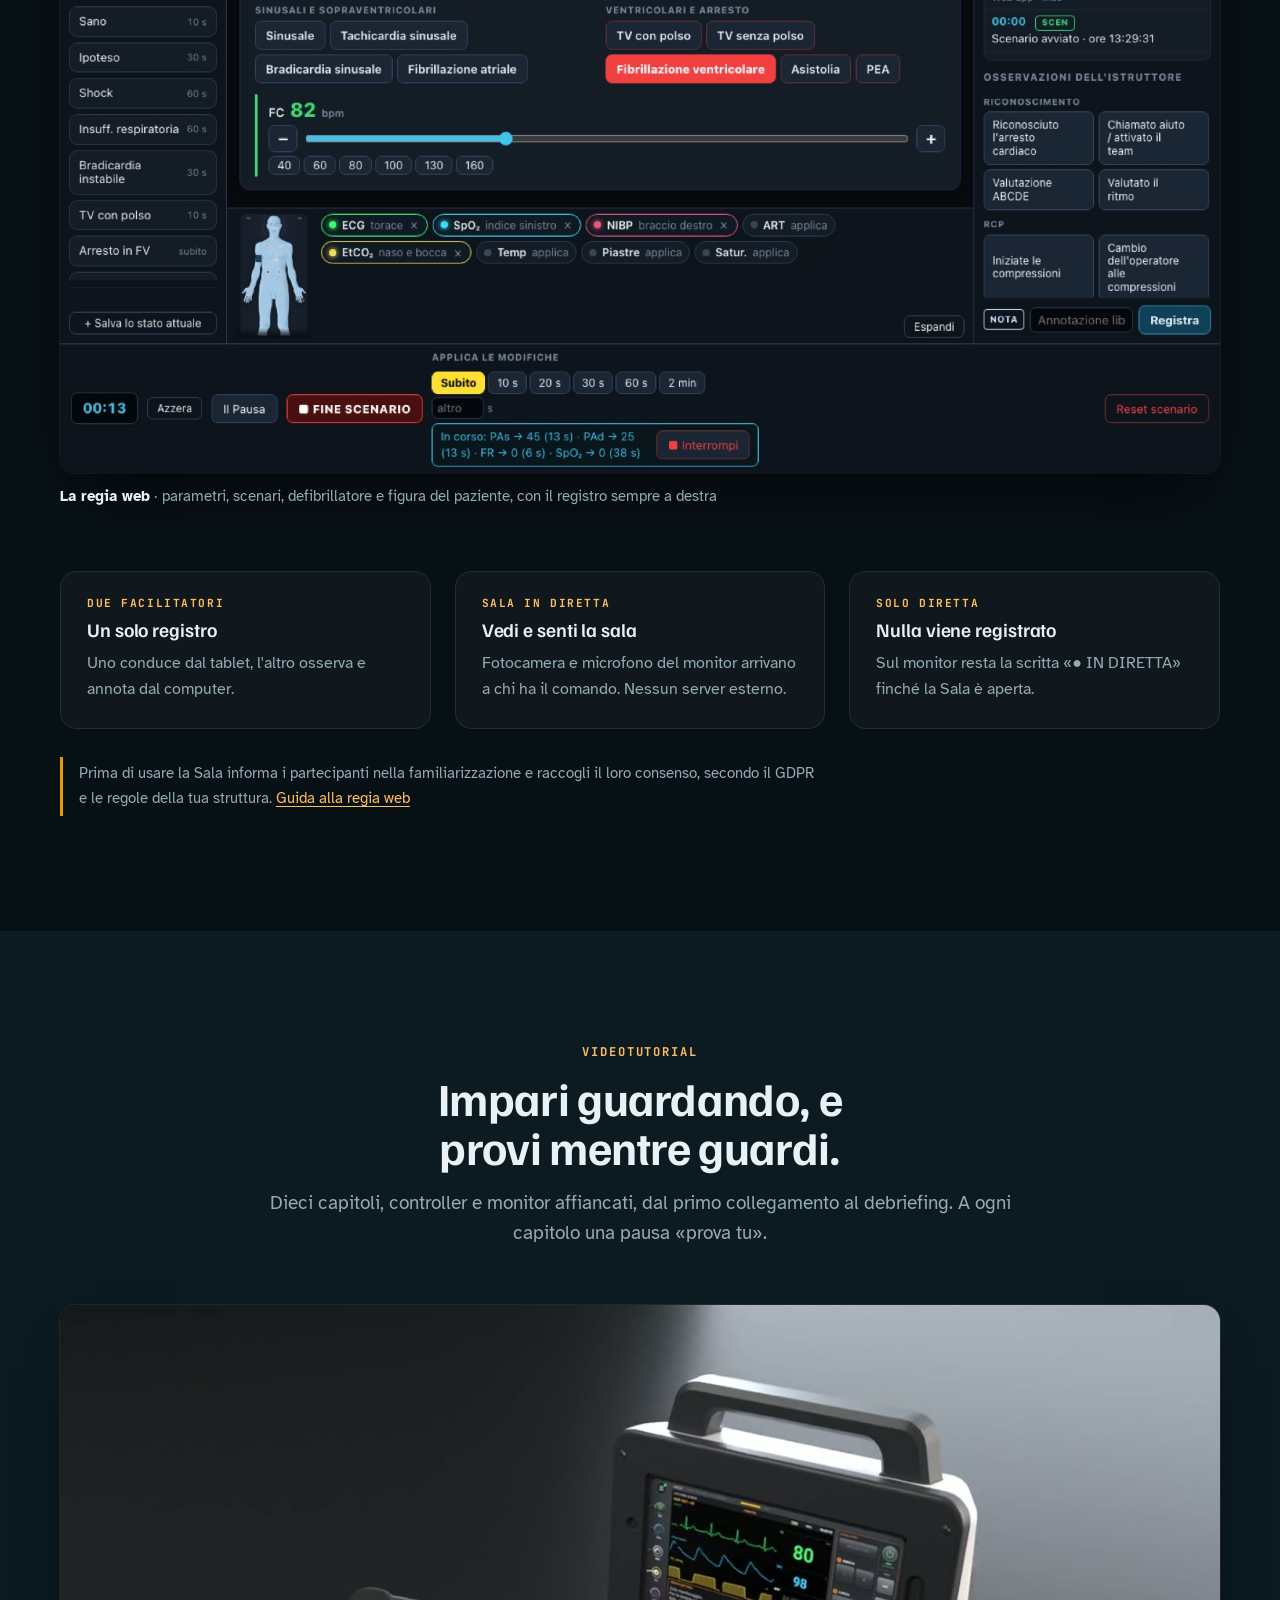
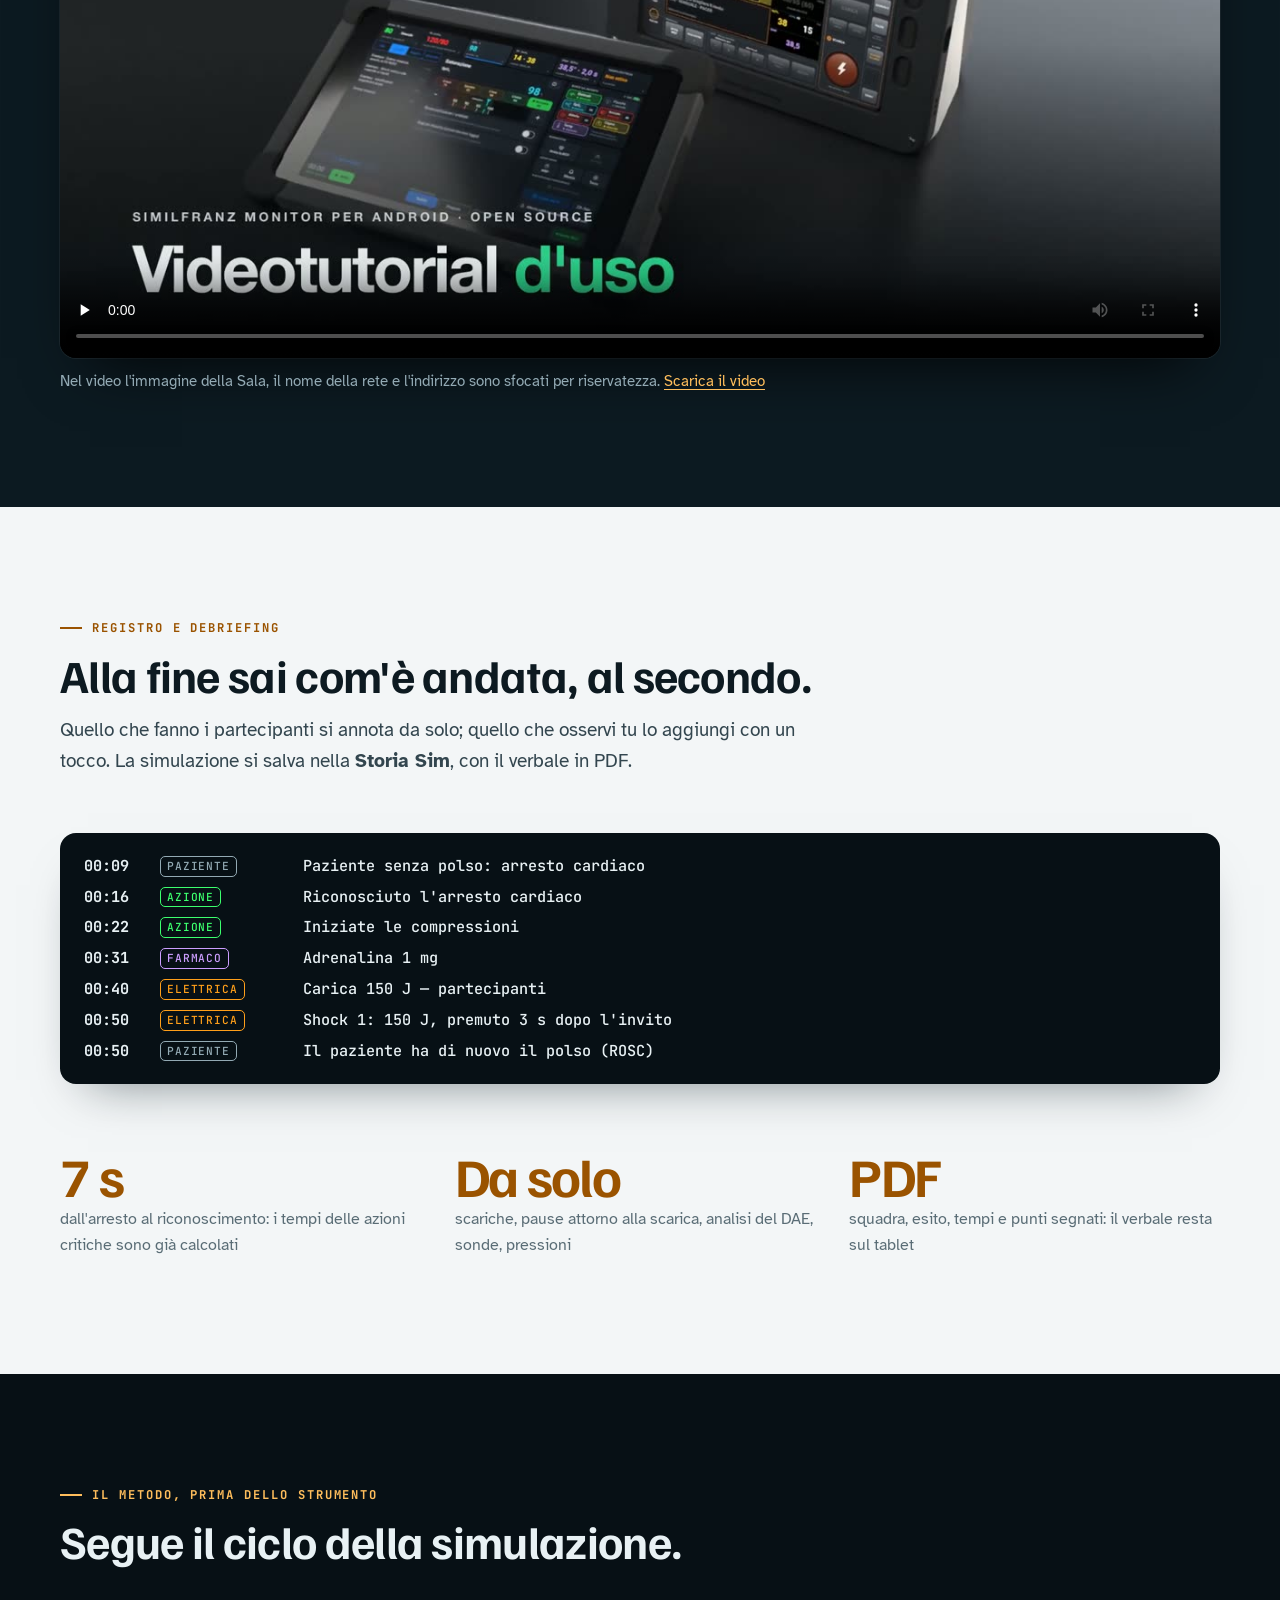
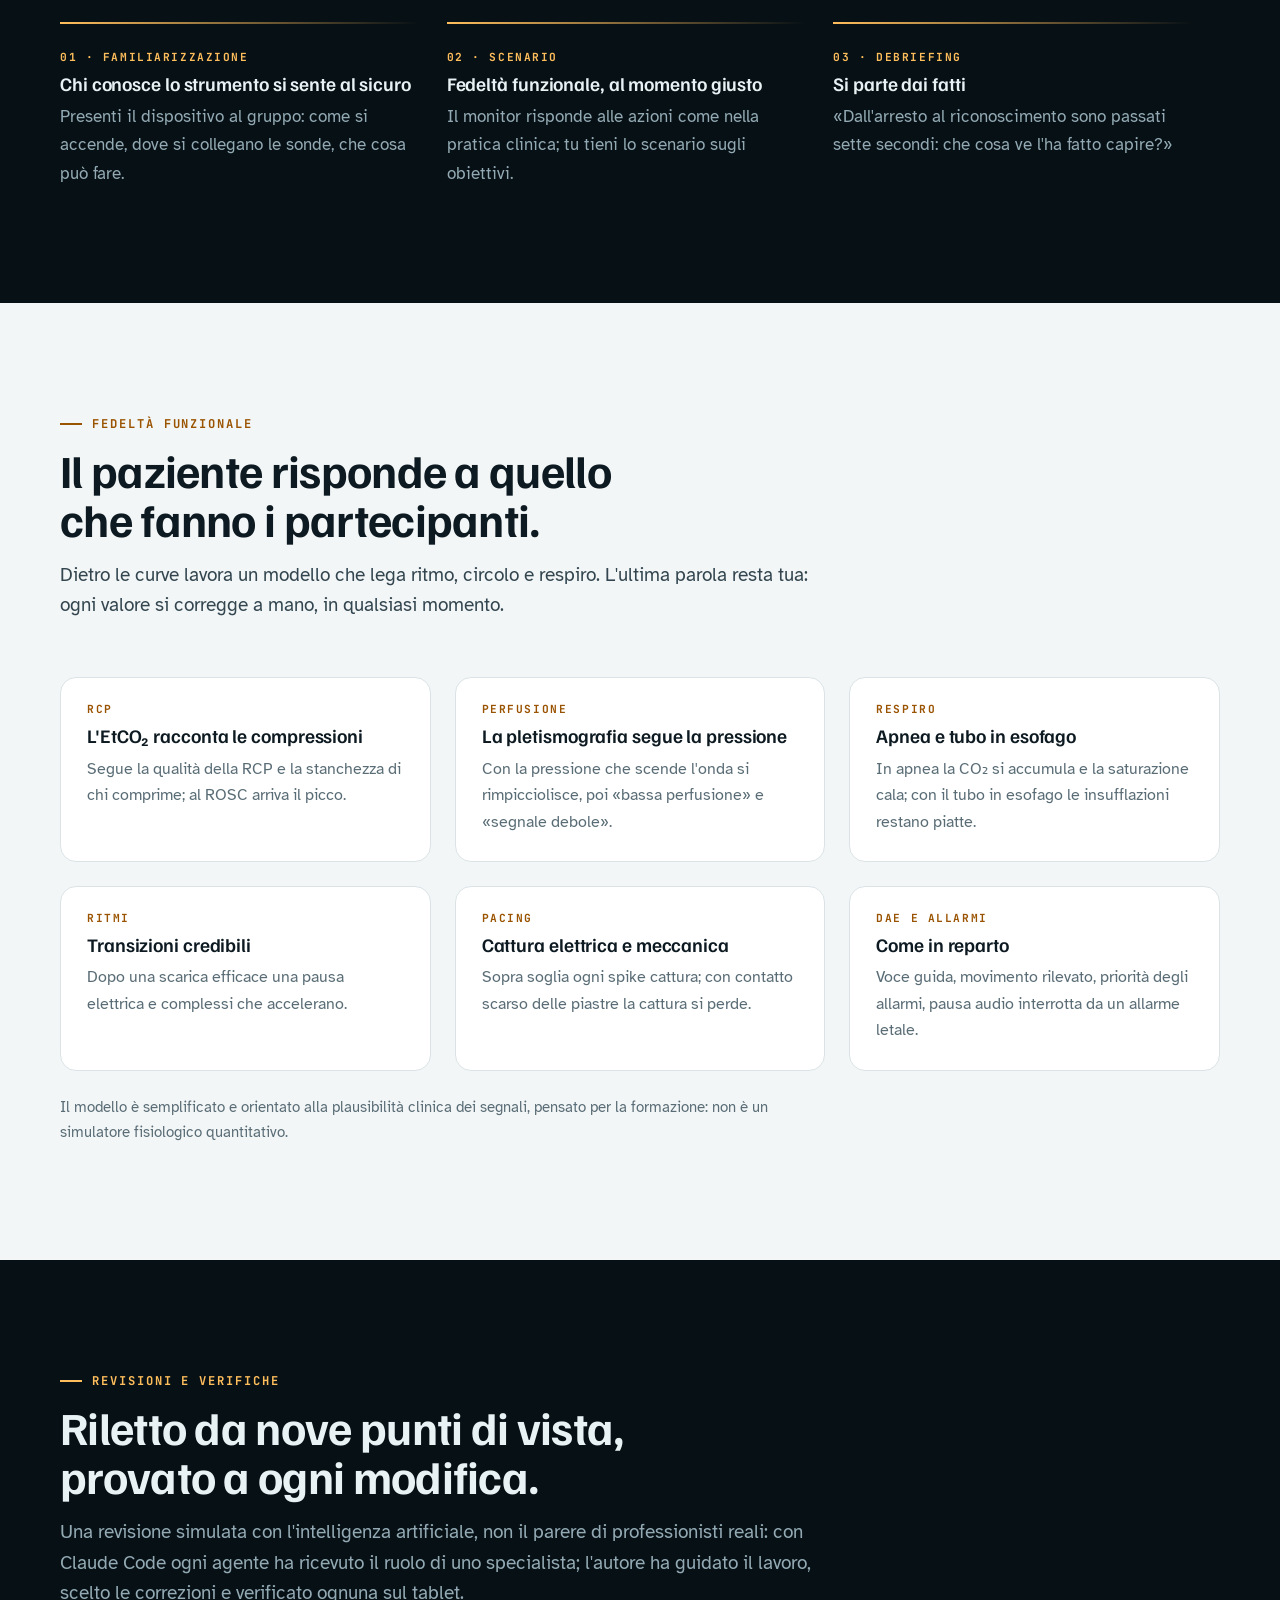
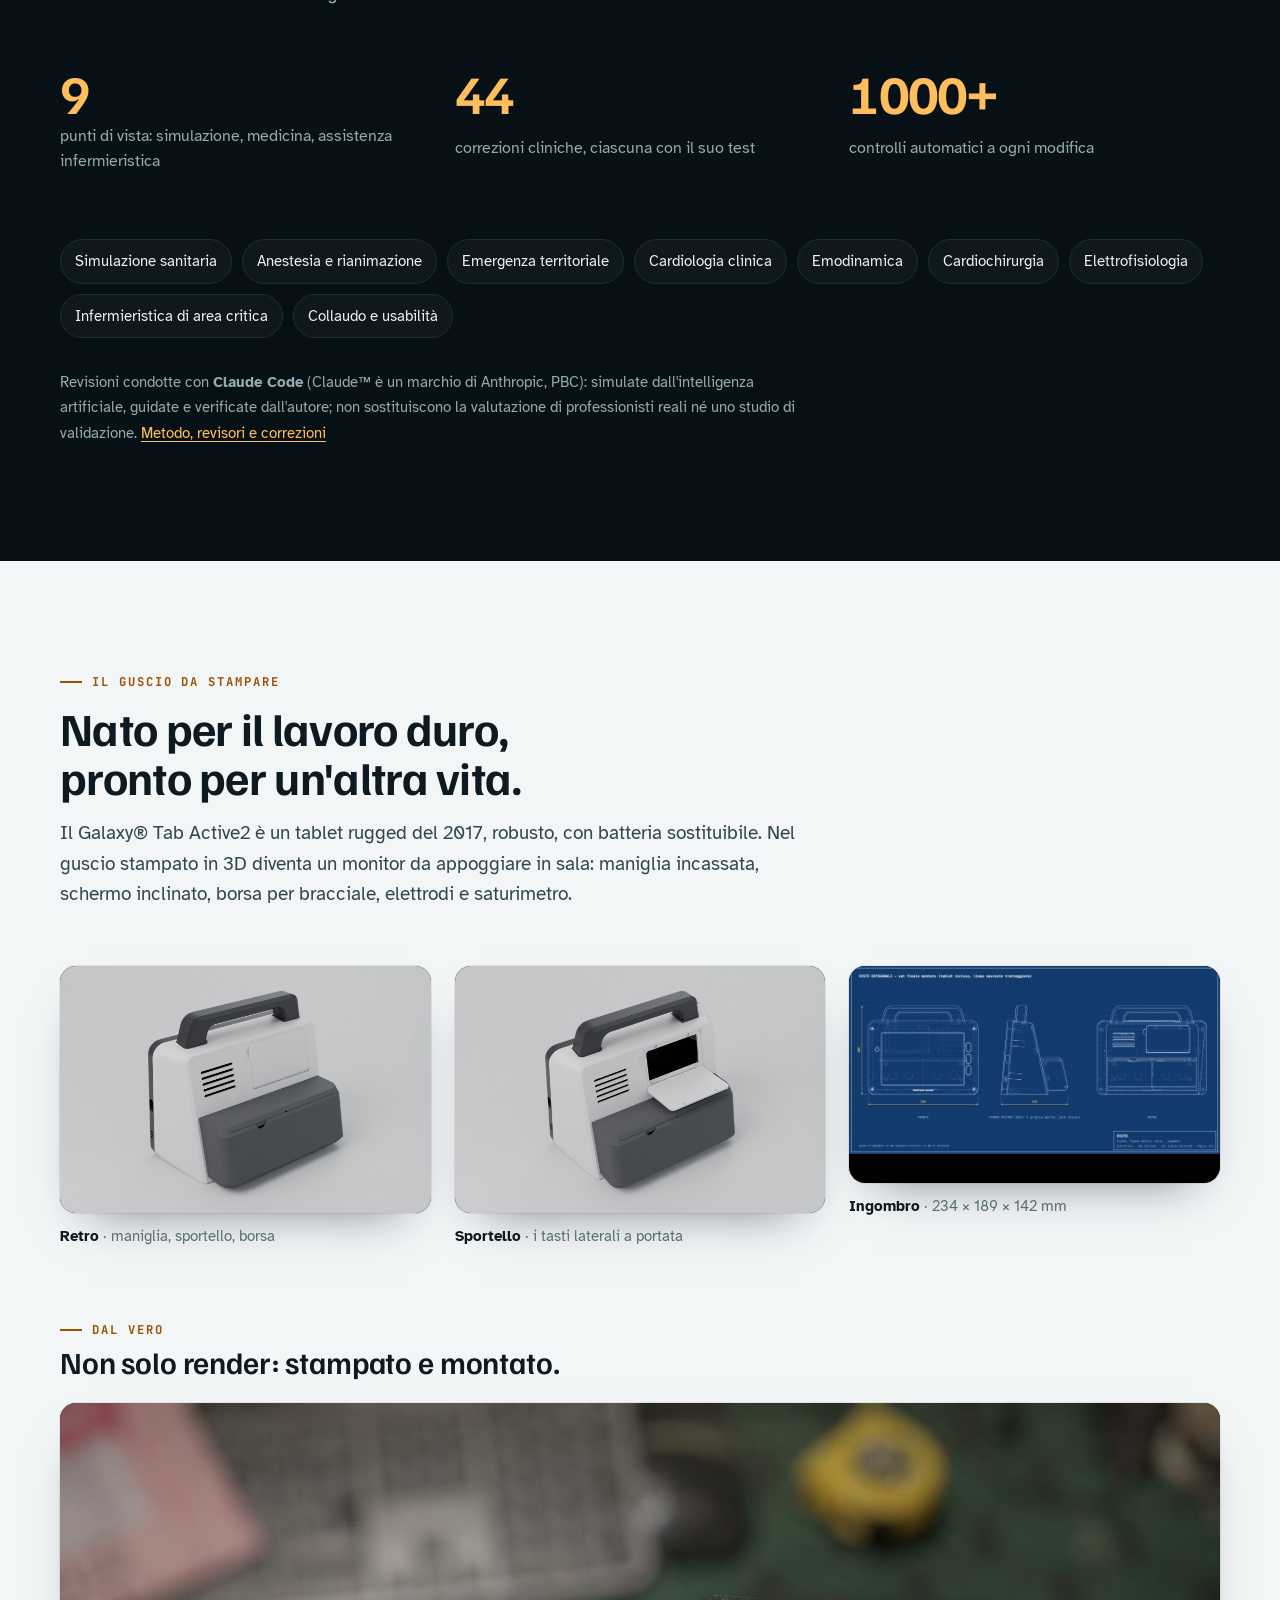
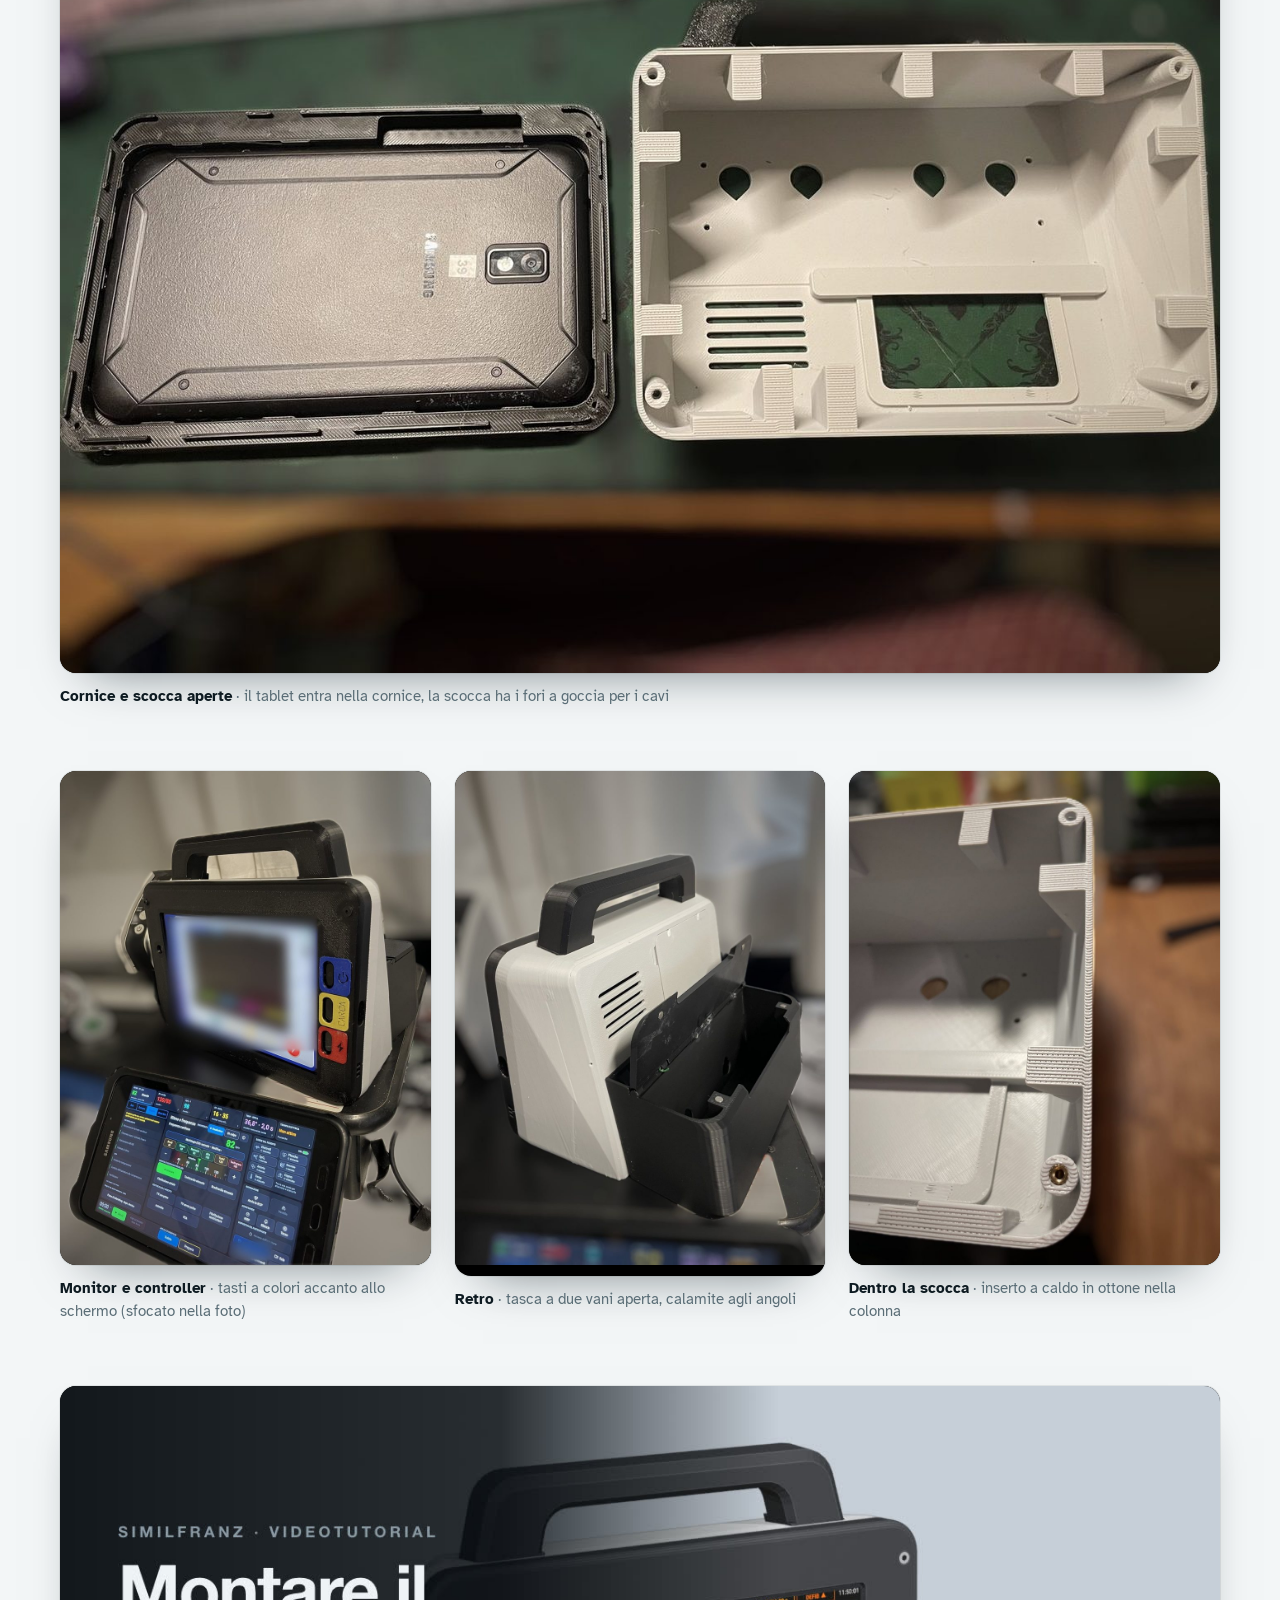
==== commit e0101af9: "Pagina: identità arancio dell'ecosistema (#ffbe5c), verde solo dove è clinico Co-Authored-By: Claude" ====
--- a/docs/index.html
+++ b/docs/index.html
@@ -11,11 +11,12 @@
 <style>
 /* Una sola gerarchia, ripetuta: occhiello · titolo · testo introduttivo, poi UN solo schema per sezione
    (immagine+testo affiancati, griglia regolare, passi numerati). Fasce chiare alternate a fasce «sala»
-   (il nero-blu dello schermo del monitor). Accenti: verde ECG, azzurro SpO2, ambra degli allarmi. */
+   (il nero-blu dello schermo del monitor). Identità: arancio similFranz Android; verde ECG, azzurro SpO2, ambra solo come colori clinici. */
 :root {
   --bg: #f3f6f7; --surface: #ffffff; --ink: #0d1a21; --ink-2: #33464f; --muted: #5a6d76; --line: #dbe3e6;
   --room: #071015; --room-2: #0c1a21; --room-ink: #e8f1f4; --room-muted: #93aab4; --room-line: #1b2f38;
   --ecg: #0f8a45; --ecg-screen: #3cff6e; --spo2: #0a86a6; --spo2-screen: #55dcff; --alarm: #e0a000; --regia: #0a7cff;
+  --brand: #9a5300; --brand-screen: #ffbe5c; --brand-hover: #ffd08a; --brand-ink: #1f1300; --brand-glow: rgba(255, 190, 92, .55);
   --radius: 16px; --max: 1160px;
   --font-display: "Familjen Grotesk", "Helvetica Neue", Arial, sans-serif;
   --font-body: "Atkinson Hyperlegible", "Segoe UI", Arial, sans-serif;
@@ -24,19 +25,19 @@
 @media (prefers-color-scheme: dark) {
   :root:not([data-theme="light"]) {
     --bg: #0a1419; --surface: #0f1d24; --ink: #e6eff2; --ink-2: #c3d2d8; --muted: #9bb0b9; --line: #20363f;
-    --room: #04090c; --room-2: #0a161c; --ecg: #3fcf88; --spo2: #4fd0ec; color-scheme: dark;
+    --room: #04090c; --room-2: #0a161c; --ecg: #3fcf88; --spo2: #4fd0ec; --brand: #ffbe5c; color-scheme: dark;
   }
 }
 :root[data-theme="dark"] {
   --bg: #0a1419; --surface: #0f1d24; --ink: #e6eff2; --ink-2: #c3d2d8; --muted: #9bb0b9; --line: #20363f;
-  --room: #04090c; --room-2: #0a161c; --ecg: #3fcf88; --spo2: #4fd0ec; color-scheme: dark;
+  --room: #04090c; --room-2: #0a161c; --ecg: #3fcf88; --spo2: #4fd0ec; --brand: #ffbe5c; color-scheme: dark;
 }
 *, *::before, *::after { box-sizing: border-box; }
 html { -webkit-text-size-adjust: 100%; scroll-behavior: smooth; scroll-padding-top: 68px; }
 @media (prefers-reduced-motion: reduce) { html { scroll-behavior: auto; } }
 body { margin: 0; background: var(--bg); color: var(--ink); font: 400 1.0625rem/1.65 var(--font-body); }
-a { color: var(--spo2); text-underline-offset: 3px; }
-a:focus-visible, button:focus-visible { outline: 3px solid var(--spo2); outline-offset: 3px; border-radius: 6px; }
+a { color: var(--brand); text-underline-offset: 3px; }
+a:focus-visible, button:focus-visible { outline: 3px solid var(--brand); outline-offset: 3px; border-radius: 6px; }
 h1, h2, h3 { font-family: var(--font-display); line-height: 1.06; text-wrap: balance; margin: 0; letter-spacing: -0.015em; }
 h1 { font-size: clamp(2.4rem, 5.4vw, 4.1rem); font-weight: 700; }
 h2 { font-size: clamp(1.9rem, 3.6vw, 2.9rem); font-weight: 700; }
@@ -57,15 +58,16 @@
 .head.center h2, .head.center .lead { width: 100%; }
 .note, .callout { max-width: 760px; }
 .head.center { margin-inline: auto; text-align: center; justify-items: center; }
-.eyebrow { font: 700 0.76rem/1 var(--font-data); letter-spacing: 0.16em; text-transform: uppercase; color: var(--ecg); display: inline-flex; gap: 10px; align-items: center; }
+.eyebrow { font: 700 0.76rem/1 var(--font-data); letter-spacing: 0.16em; text-transform: uppercase; color: var(--brand); display: inline-flex; gap: 10px; align-items: center; }
 .eyebrow::before { content: ""; width: 22px; height: 2px; background: currentColor; }
 .head.center .eyebrow::before { display: none; }
-.room .eyebrow { color: var(--ecg-screen); }
+.room .eyebrow { color: var(--brand-screen); }
 .lead { font-size: clamp(1.1rem, 1.5vw, 1.28rem); line-height: 1.6; color: var(--ink-2); max-width: 66ch; }
 .room .lead { color: var(--room-muted); }
 .note { font-size: 0.95rem; color: var(--muted); max-width: 760px; }
 .room .note { color: var(--room-muted); }
-.room a { color: var(--spo2-screen); }
+.room a { color: var(--brand-screen); }
+.room a:focus-visible, .room button:focus-visible { outline-color: var(--brand-screen); }
 .more { font: 600 1rem/1 var(--font-display); text-decoration: none; display: inline-flex; gap: 8px; align-items: center; }
 .more::after { content: "→"; transition: transform .15s; }
 .more:hover::after { transform: translateX(3px); }
@@ -74,19 +76,21 @@
 .nav { position: sticky; top: 0; z-index: 10; background: color-mix(in srgb, var(--room) 88%, transparent); backdrop-filter: saturate(1.4) blur(12px); -webkit-backdrop-filter: saturate(1.4) blur(12px); border-bottom: 1px solid var(--room-line); }
 .nav .container { display: flex; align-items: center; gap: 24px; height: 60px; padding-inline: max(16px, env(safe-area-inset-left, 0px)); }
 .brand { font: 700 1.05rem/1 var(--font-display); color: var(--room-ink); text-decoration: none; display: inline-flex; gap: 10px; align-items: center; white-space: nowrap; }
-.brand i { width: 9px; height: 9px; border-radius: 50%; background: var(--ecg-screen); box-shadow: 0 0 12px var(--ecg-screen); }
+.brand i { width: 9px; height: 9px; border-radius: 50%; background: var(--brand-screen); box-shadow: 0 0 12px var(--brand-glow); }
 .brand small { font: 500 0.78rem/1 var(--font-data); color: var(--room-muted); letter-spacing: 0.06em; }
 .nav ul { list-style: none; margin: 0 0 0 auto; padding: 0; display: flex; gap: 4px; }
 .nav ul a { color: var(--room-muted); text-decoration: none; font: 600 0.92rem/1 var(--font-display); padding: 9px 11px; border-radius: 8px; }
 .nav ul a:hover { color: var(--room-ink); background: rgba(255,255,255,.06); }
-.nav .cta { background: var(--ecg-screen); color: #04140a; font: 700 0.92rem/1 var(--font-display); padding: 10px 16px; border-radius: 999px; text-decoration: none; white-space: nowrap; }
+.nav .cta { background: var(--brand-screen); color: var(--brand-ink); font: 700 0.92rem/1 var(--font-display); padding: 10px 16px; border-radius: 999px; text-decoration: none; white-space: nowrap; }
+.nav .cta:hover { background: var(--brand-hover); }
 @media (max-width: 980px) { .nav ul { display: none; } .nav .cta { margin-left: auto; } }
 
 /* ---------- pulsanti ---------- */
 .ctas { display: flex; flex-wrap: wrap; gap: 12px; }
 .btn { display: inline-flex; align-items: center; gap: 10px; padding: 15px 22px; border-radius: 999px; font: 700 1rem/1 var(--font-display); text-decoration: none; border: 1.5px solid rgba(255,255,255,.22); color: var(--room-ink); }
 .room a.btn { color: var(--room-ink); }
-.btn.primary, .room a.btn.primary { background: var(--ecg-screen); border-color: var(--ecg-screen); color: #04140a; }
+.btn.primary, .room a.btn.primary { background: var(--brand-screen); border-color: var(--brand-screen); color: var(--brand-ink); box-shadow: 0 10px 28px -14px var(--brand-glow); }
+.btn.primary:hover, .room a.btn.primary:hover { background: var(--brand-hover); border-color: var(--brand-hover); }
 .btn:hover { transform: translateY(-1px); }
 .btn.soon { border-style: dashed; color: var(--room-muted); cursor: default; }
 .btn.soon:hover { transform: none; }
@@ -96,7 +100,7 @@
 .hero-copy { display: grid; gap: 26px; justify-items: center; text-align: center; max-width: 760px; margin: 0 auto; }
 .hero h1 { font-size: clamp(2.5rem, 5.4vw, 4.4rem); max-width: 22ch; }
 .hero .eyebrow::before { display: none; }
-.hero h1 em { font-style: normal; color: var(--ecg-screen); }
+.hero h1 em { font-style: normal; color: var(--brand-screen); }
 .hero .lead { color: #b9cad1; max-width: 62ch; }
 .hero .ctas { justify-content: center; }
 .safety { font-size: 0.95rem; color: var(--room-muted); max-width: 60ch; }
@@ -151,14 +155,14 @@
 .room .card { background: rgba(255,255,255,.035); border-color: var(--room-line); }
 .card p { color: var(--muted); font-size: 1rem; }
 .room .card p { color: var(--room-muted); }
-.tag { font: 700 0.7rem/1 var(--font-data); letter-spacing: 0.14em; text-transform: uppercase; color: var(--spo2); }
-.room .tag { color: var(--spo2-screen); }
+.tag { font: 700 0.7rem/1 var(--font-data); letter-spacing: 0.14em; text-transform: uppercase; color: var(--brand); }
+.room .tag { color: var(--brand-screen); }
 
 /* passi numerati */
 .steps { counter-reset: s; }
 .steps .card { counter-increment: s; }
-.steps .card::before { content: counter(s, decimal-leading-zero); font: 700 0.95rem/1 var(--font-data); color: var(--ecg); letter-spacing: 0.08em; }
-.room .steps .card::before { color: var(--ecg-screen); }
+.steps .card::before { content: counter(s, decimal-leading-zero); font: 700 0.95rem/1 var(--font-data); color: var(--brand); letter-spacing: 0.08em; }
+.room .steps .card::before { color: var(--brand-screen); }
 .steps ul, .steps ol { margin: 0; padding-left: 1.1em; color: var(--muted); font-size: 1rem; display: grid; gap: 7px; }
 .steps b { color: var(--ink); }
 kbd { font: 700 0.82em/1 var(--font-data); background: var(--surface); border: 1px solid var(--line); border-bottom-width: 2px; border-radius: 6px; padding: 2px 6px; color: var(--ink); white-space: nowrap; }
@@ -166,7 +170,7 @@
 /* ciclo della simulazione: tre tappe collegate */
 .cycle { display: grid; grid-template-columns: repeat(3, minmax(0, 1fr)); gap: 0; position: relative; }
 .cycle > div { padding: 0 28px 0 0; display: grid; gap: 10px; align-content: start; }
-.cycle > div::before { content: ""; display: block; height: 2px; background: linear-gradient(90deg, var(--ecg-screen), transparent); margin-bottom: 18px; }
+.cycle > div::before { content: ""; display: block; height: 2px; background: linear-gradient(90deg, var(--brand-screen), transparent); margin-bottom: 18px; }
 .cycle p { color: var(--room-muted); }
 
 /* registro */
@@ -176,8 +180,8 @@
 .log i { font-style: normal; font-size: 0.7rem; letter-spacing: 0.08em; text-transform: uppercase; border: 1px solid currentColor; border-radius: 5px; padding: 1px 6px; justify-self: start; }
 .k-act { color: var(--ecg-screen); } .k-el { color: #ff9f1a; } .k-pt { color: var(--room-muted); } .k-dr { color: #cc9eff; }
 .big-num { display: grid; gap: 4px; }
-.big-num b { font: 700 clamp(2.4rem, 4.4vw, 3.4rem)/1 var(--font-display); letter-spacing: -0.03em; color: var(--ecg); }
-.room .big-num b { color: var(--ecg-screen); }
+.big-num b { font: 700 clamp(2.4rem, 4.4vw, 3.4rem)/1 var(--font-display); letter-spacing: -0.03em; color: var(--brand); }
+.room .big-num b { color: var(--brand-screen); }
 .big-num span { color: var(--muted); font-size: 0.98rem; }
 .room .big-num span { color: var(--room-muted); }
 .chips { display: flex; flex-wrap: wrap; gap: 10px; }
@@ -189,7 +193,7 @@
 footer .cols { column-count: 2; column-gap: 48px; }
 footer .cols p { break-inside: avoid; margin-bottom: 18px; }
 footer b { color: var(--room-ink); }
-footer a { color: var(--spo2-screen); }
+footer a { color: var(--brand-screen); }
 footer .sign { margin-top: 36px; padding-top: 22px; border-top: 1px solid var(--room-line); display: flex; flex-wrap: wrap; gap: 8px 24px; justify-content: space-between; }
 
 @media (max-width: 900px) {
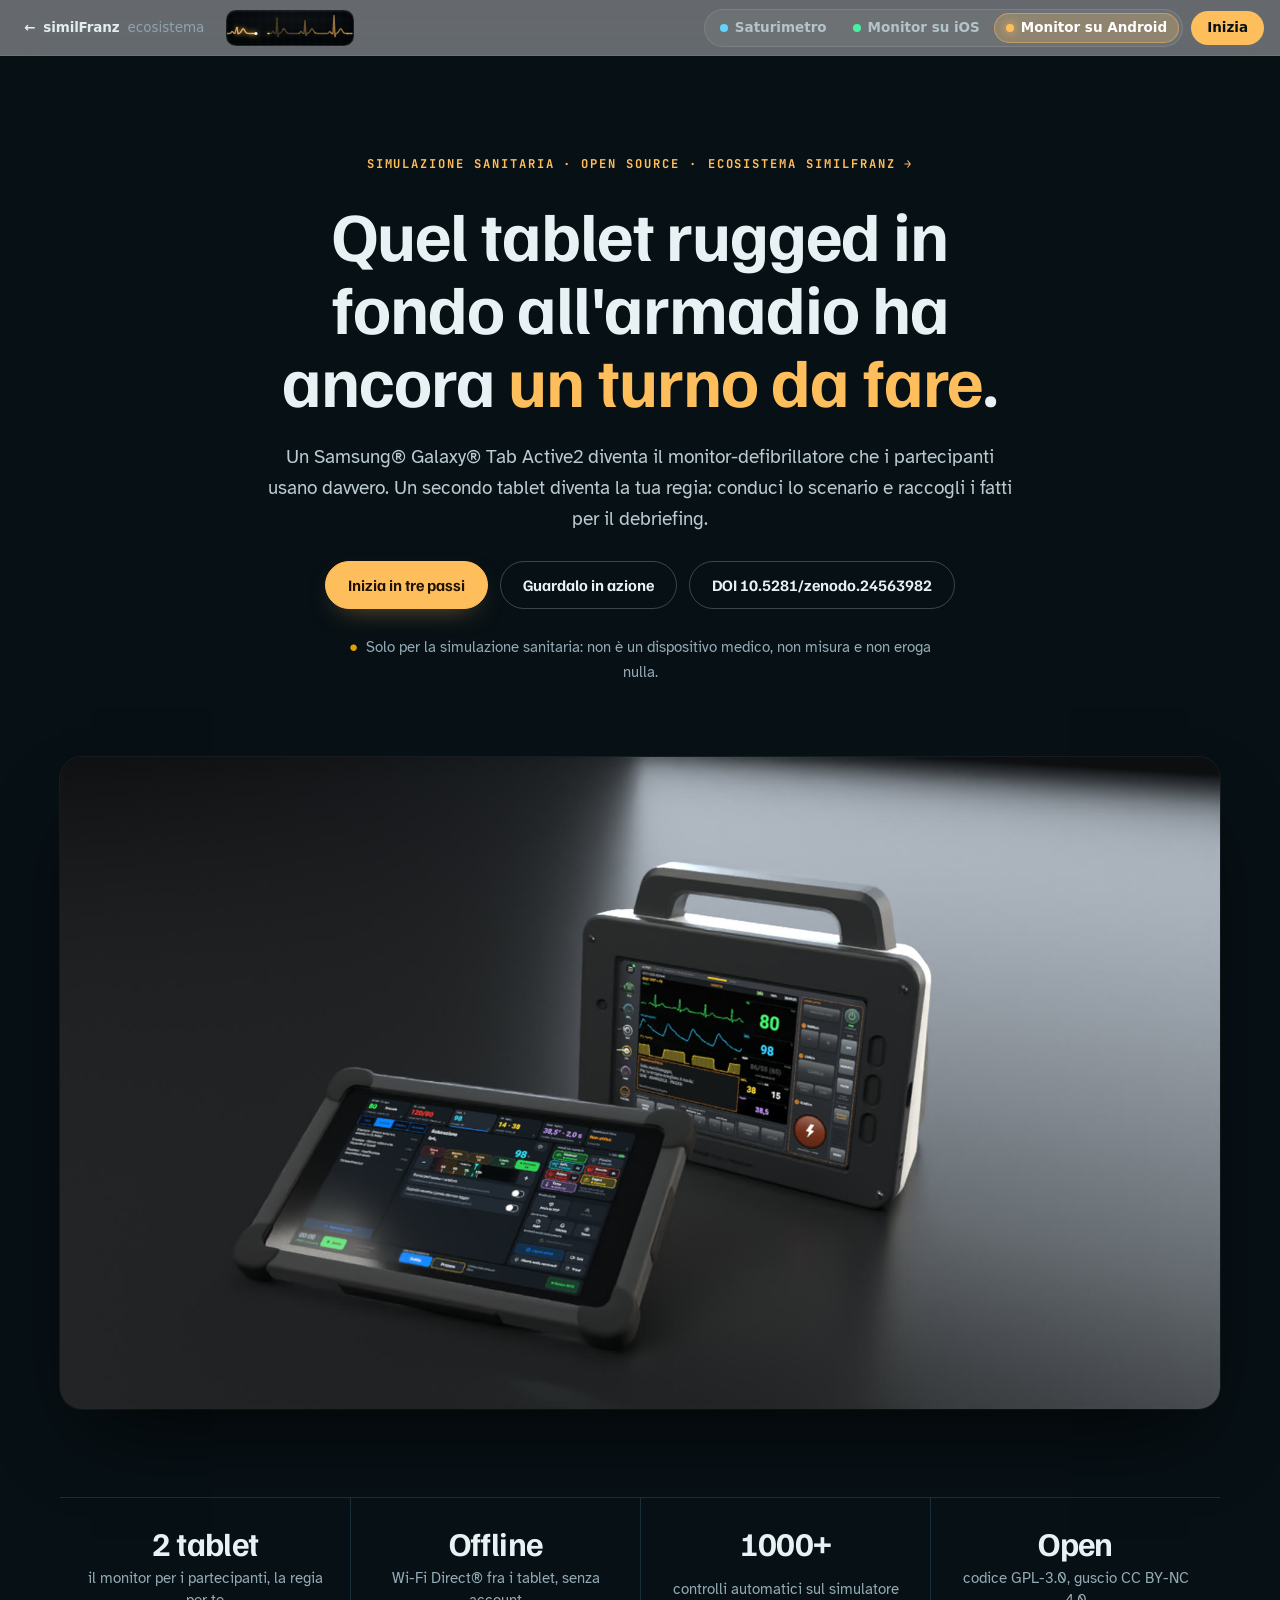
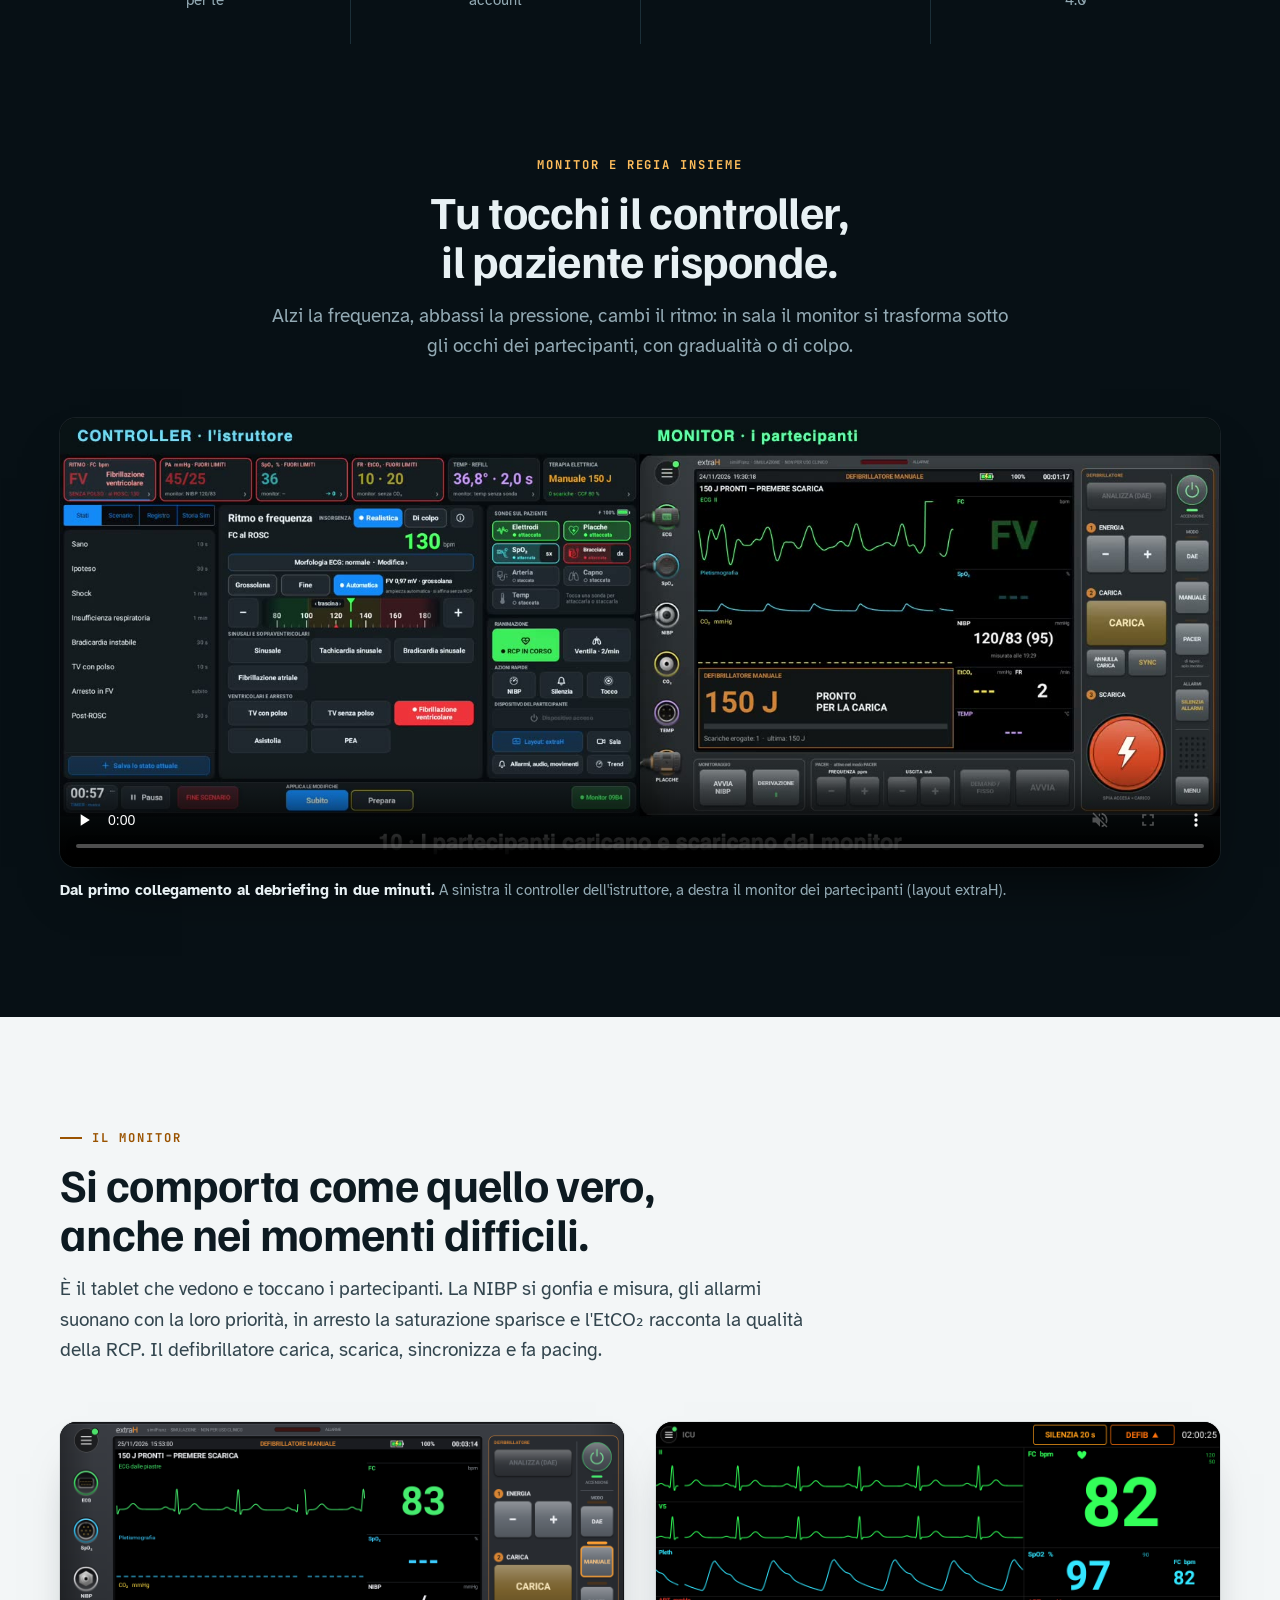
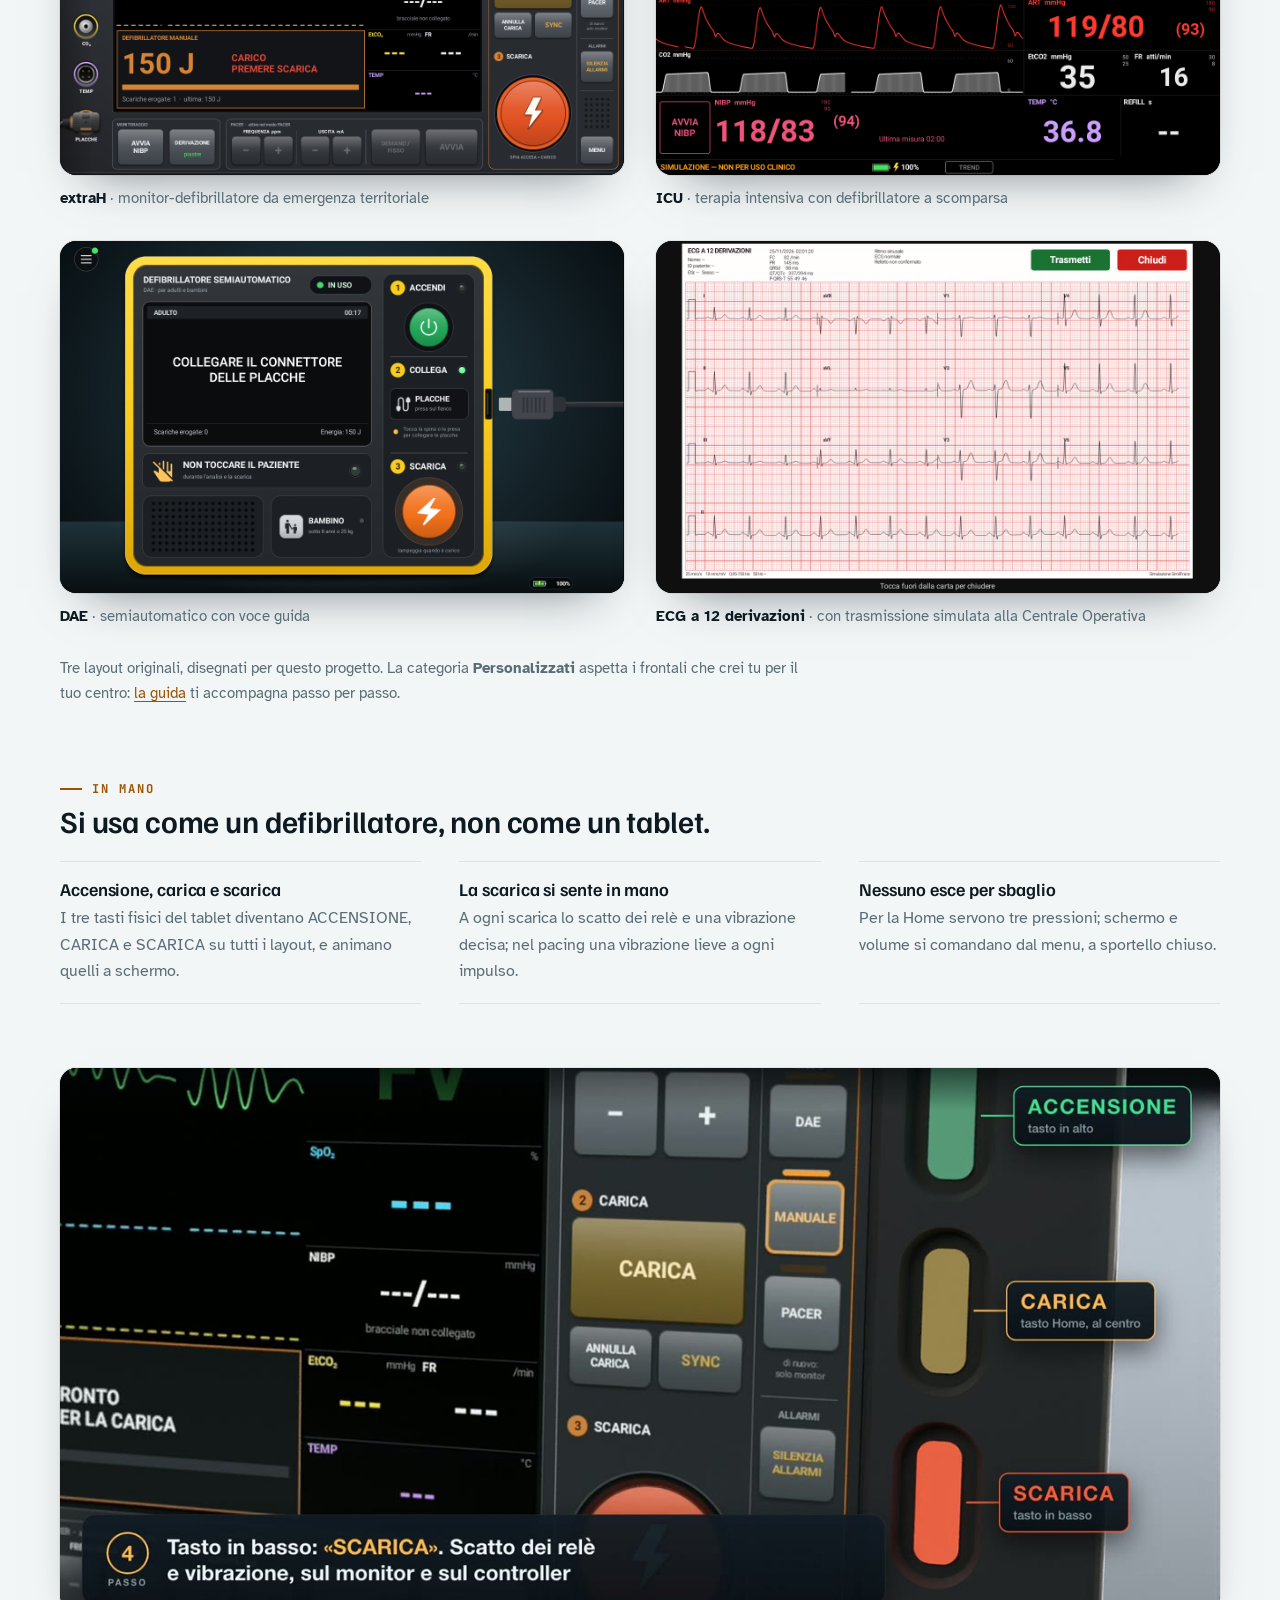
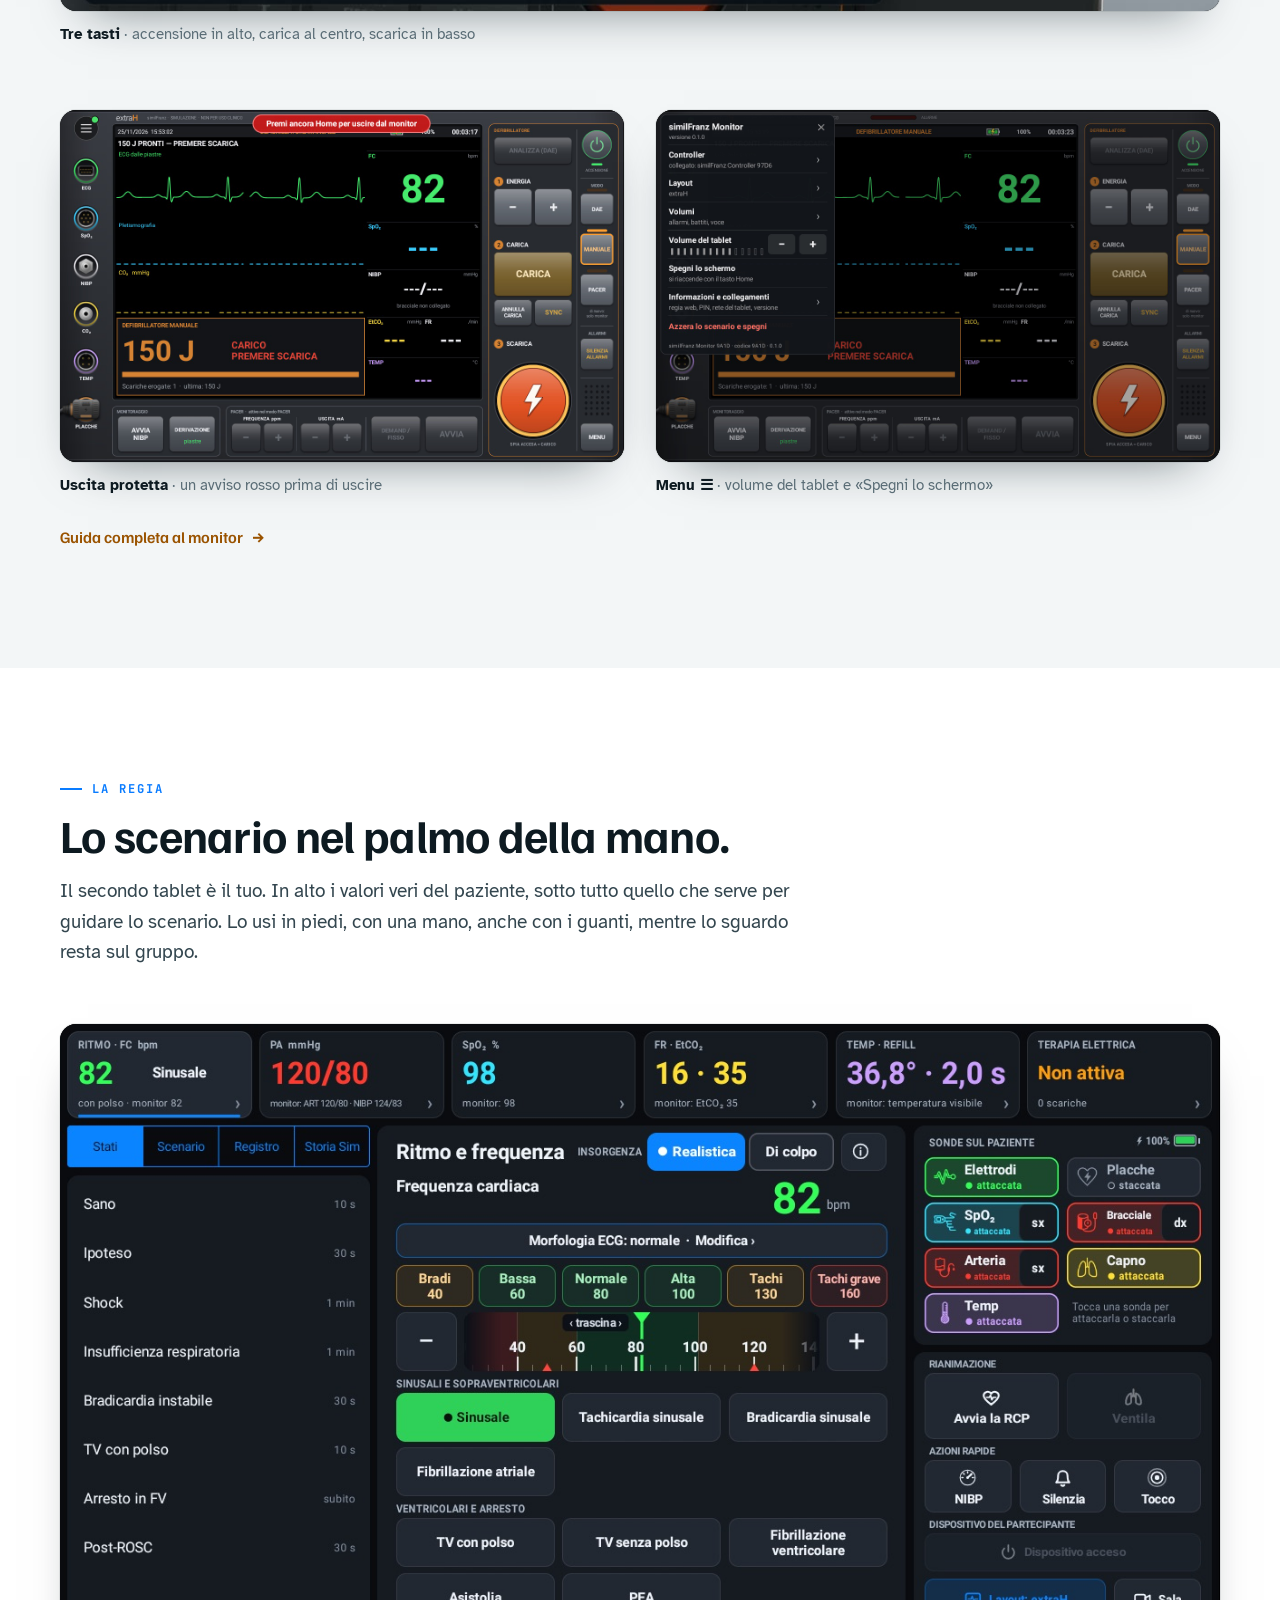
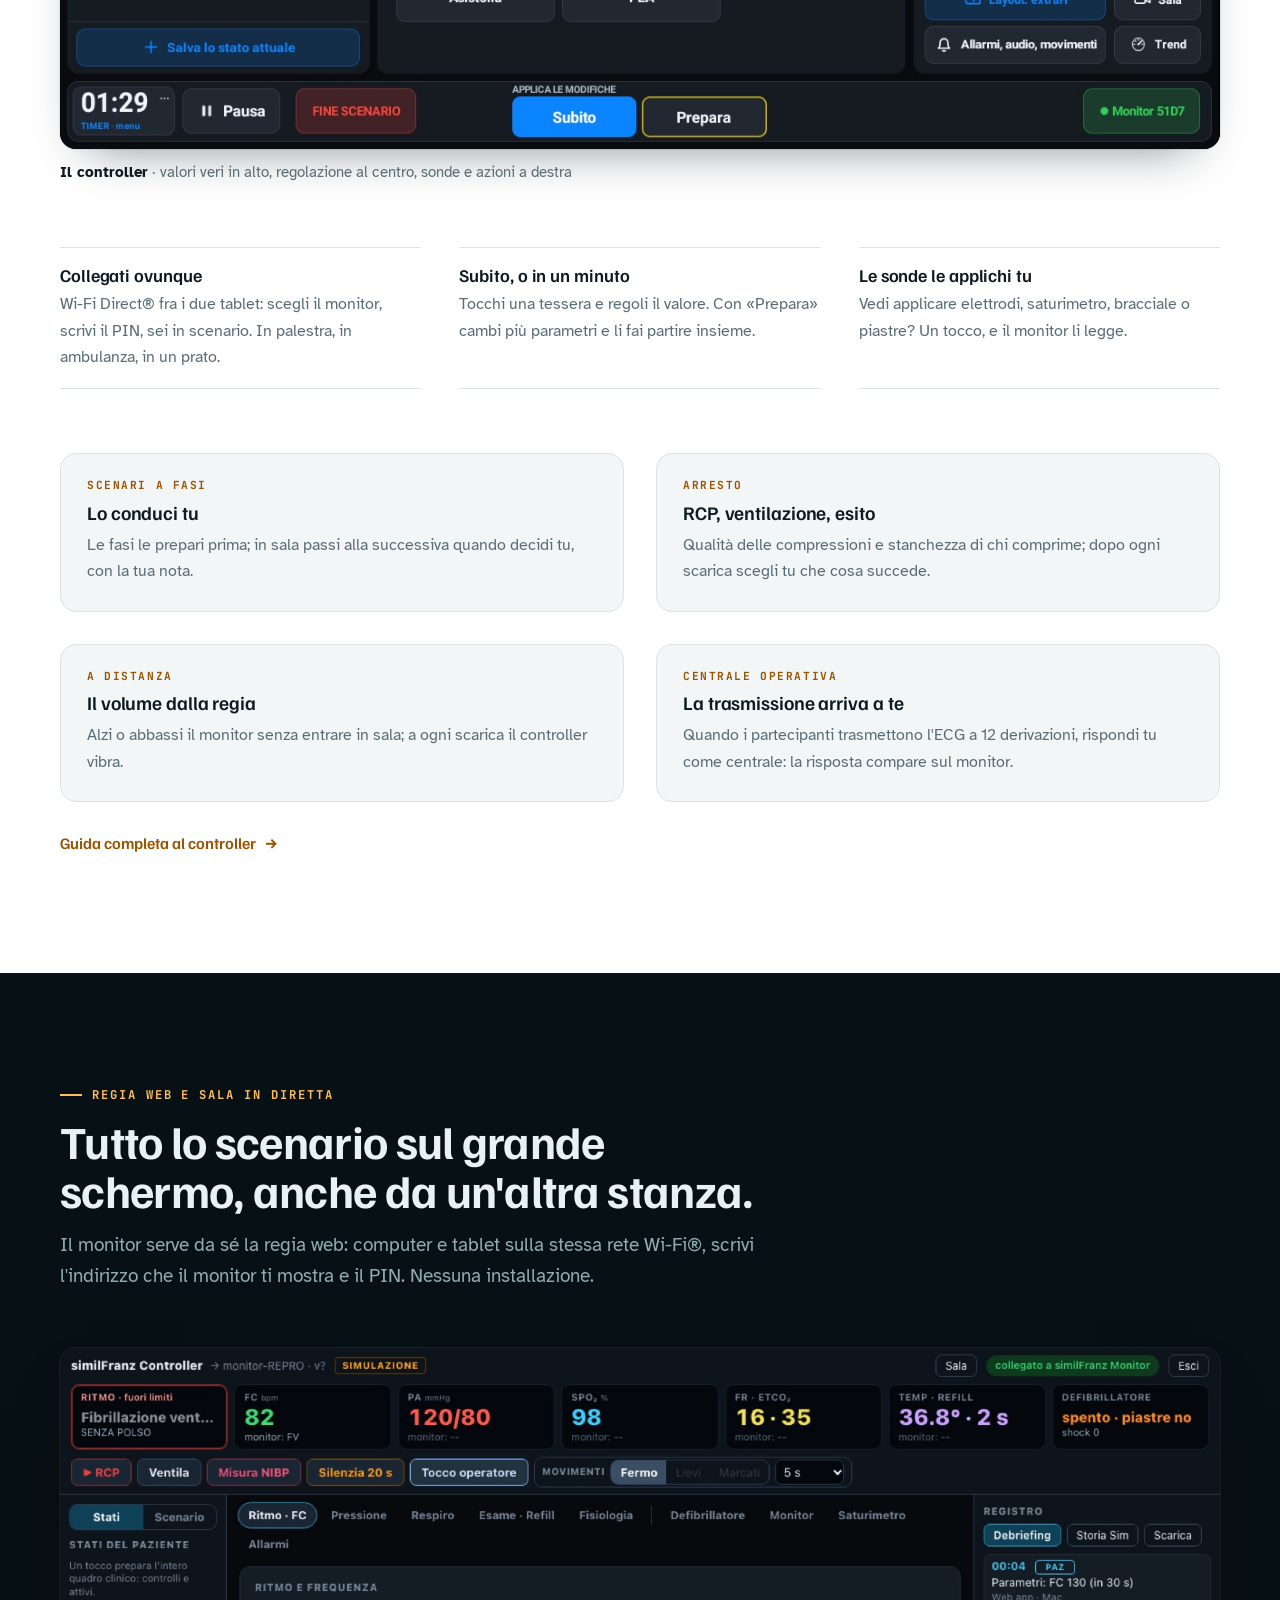
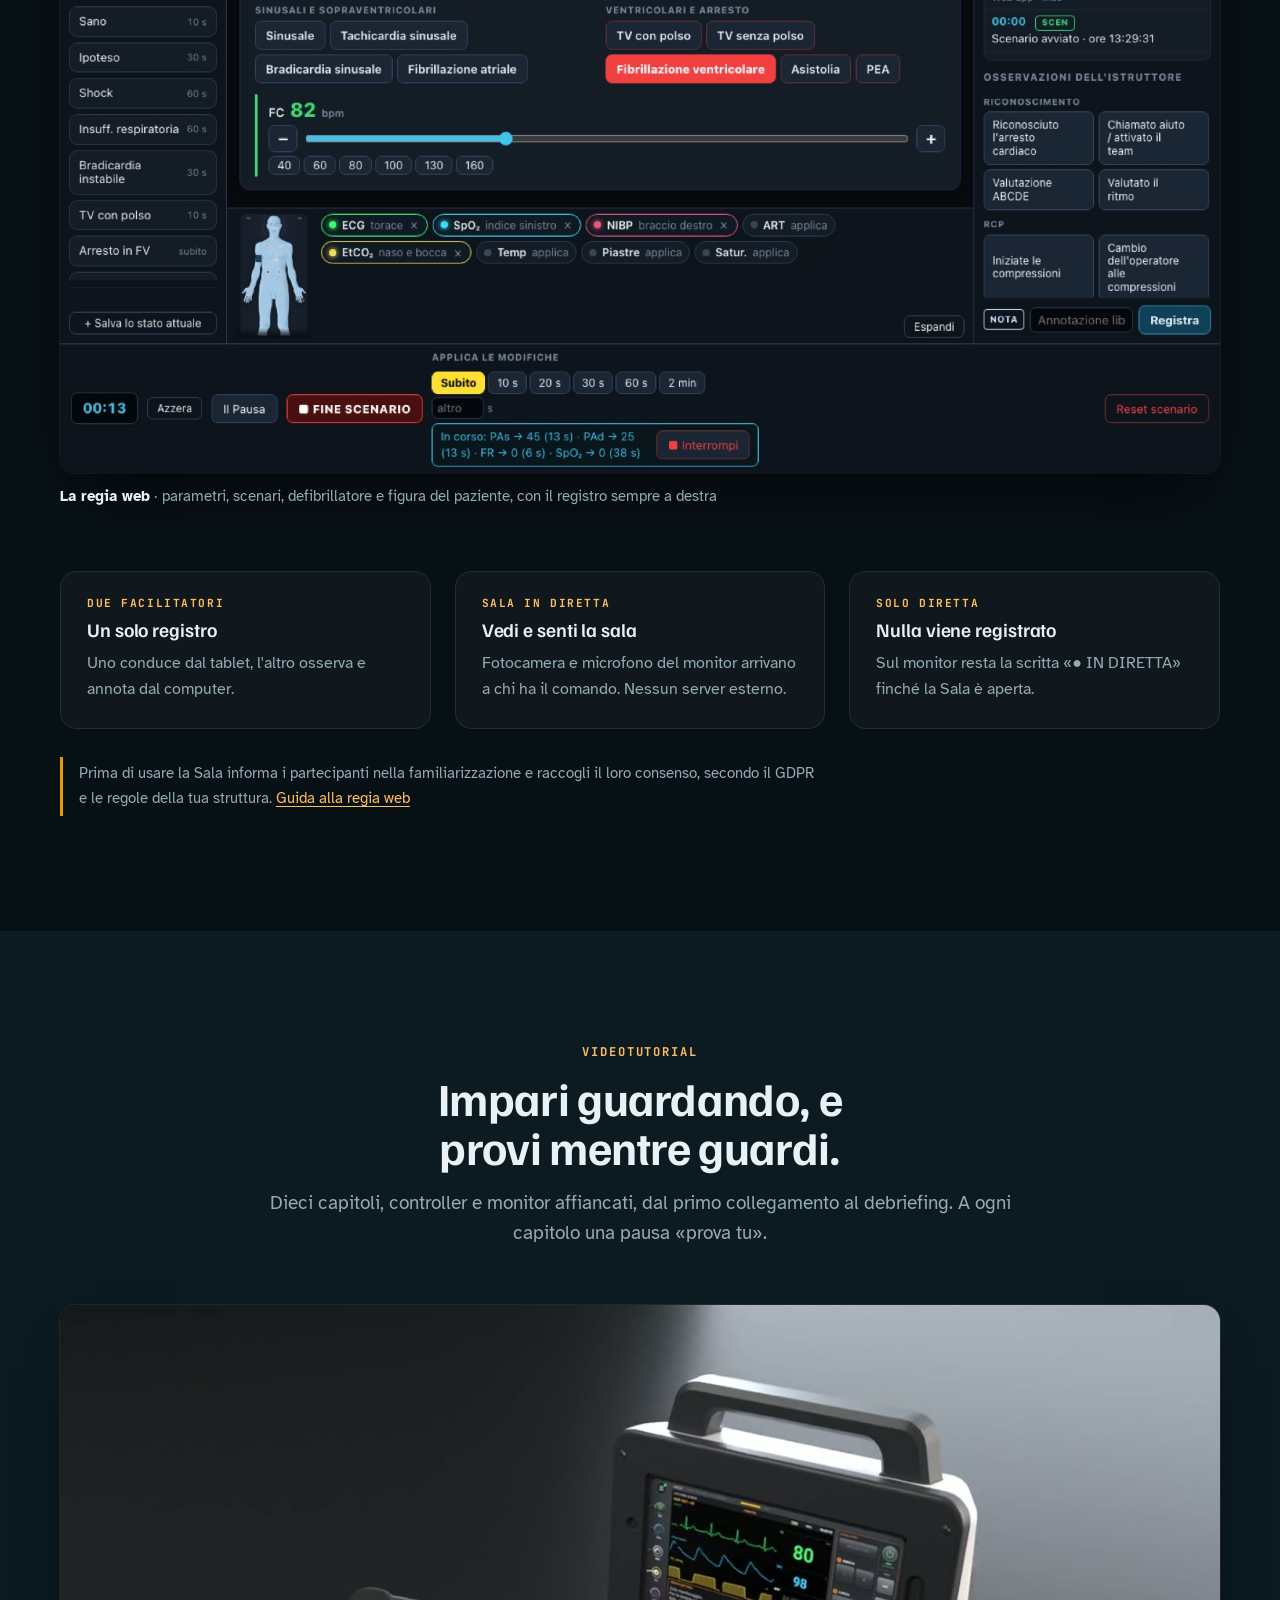
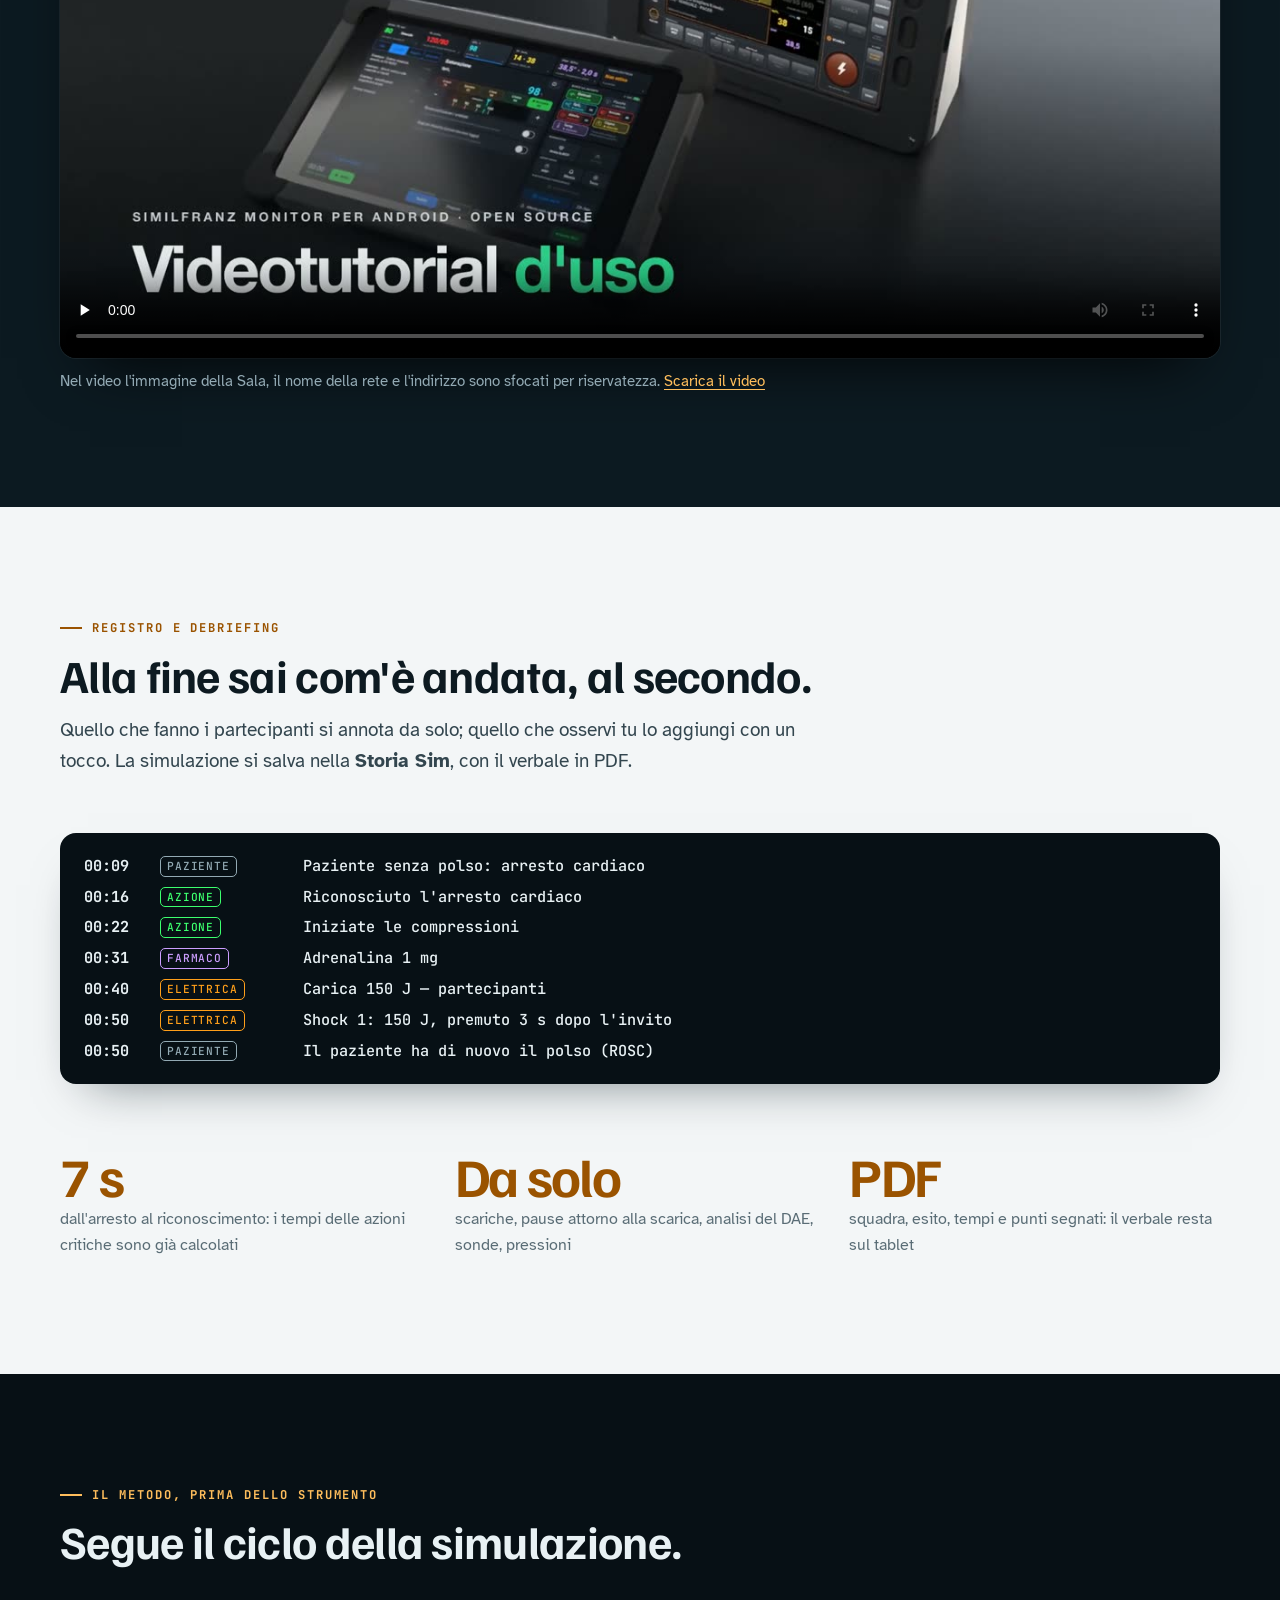
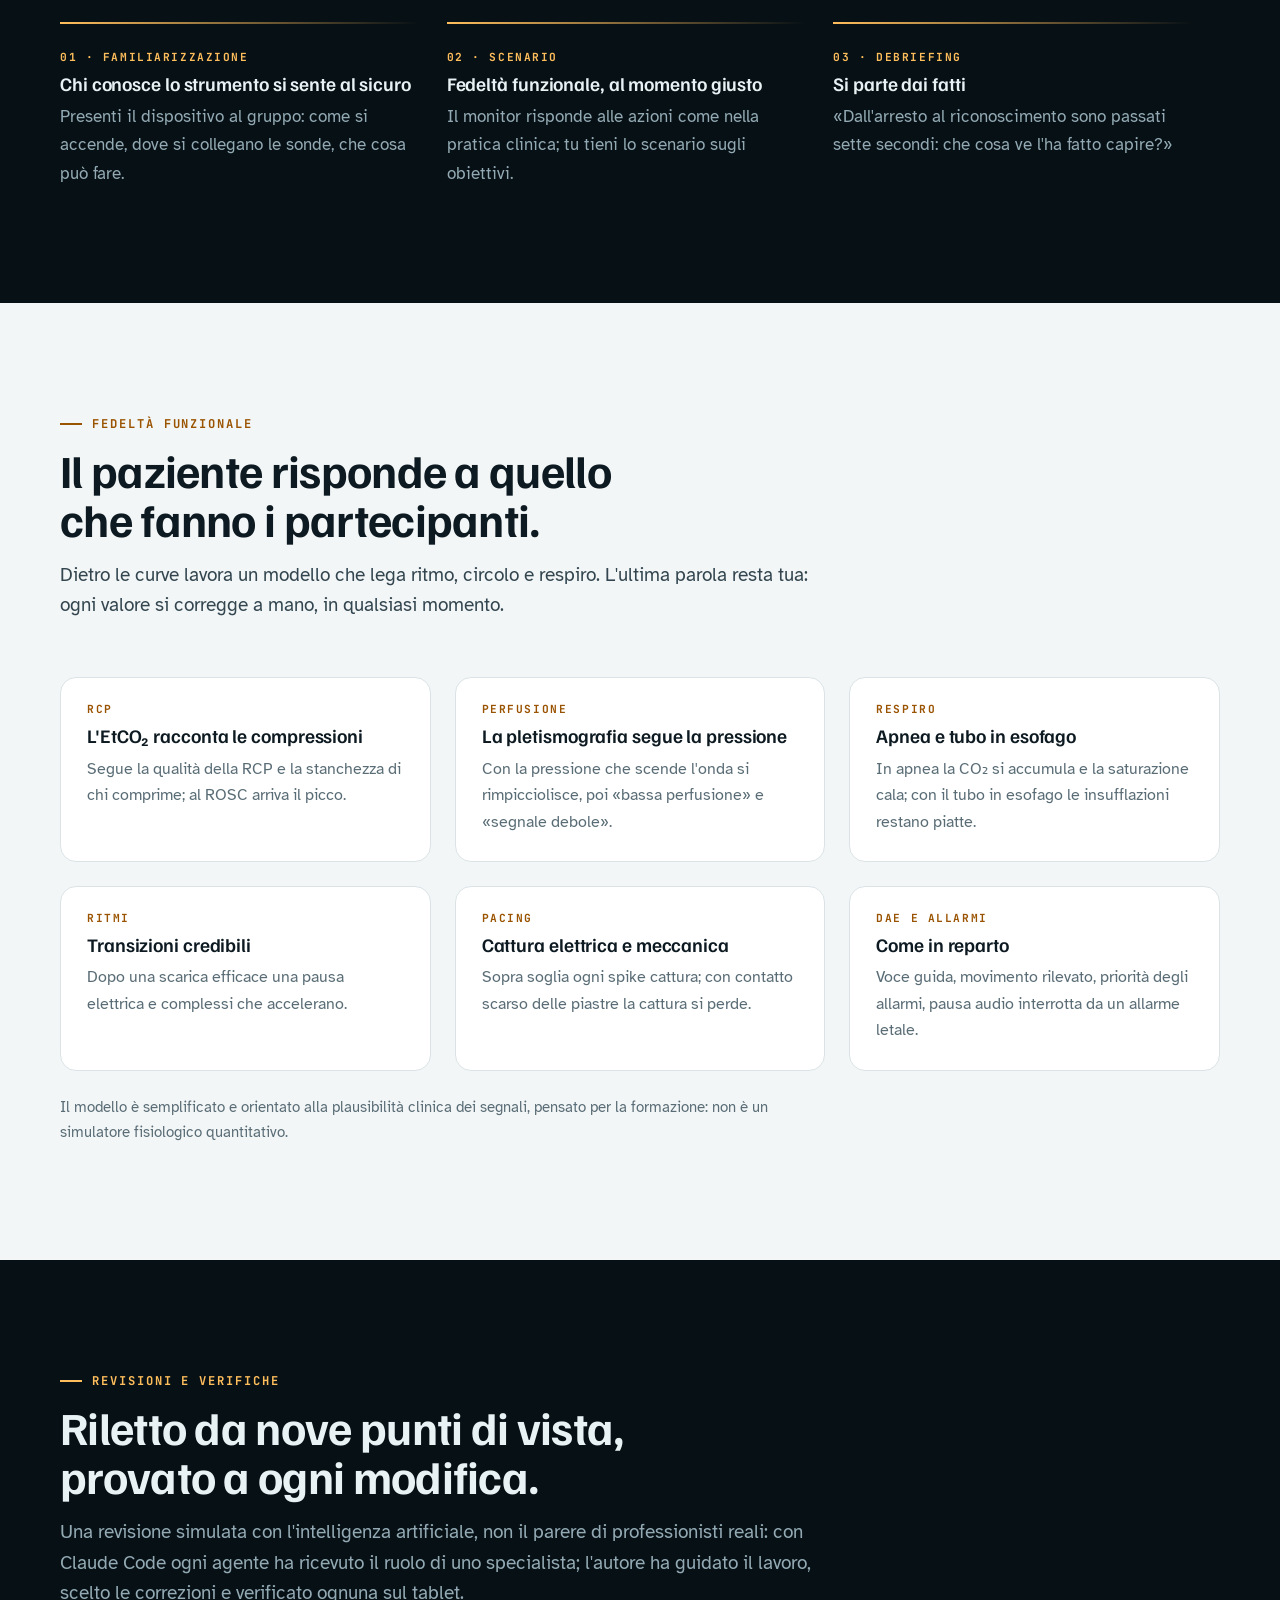
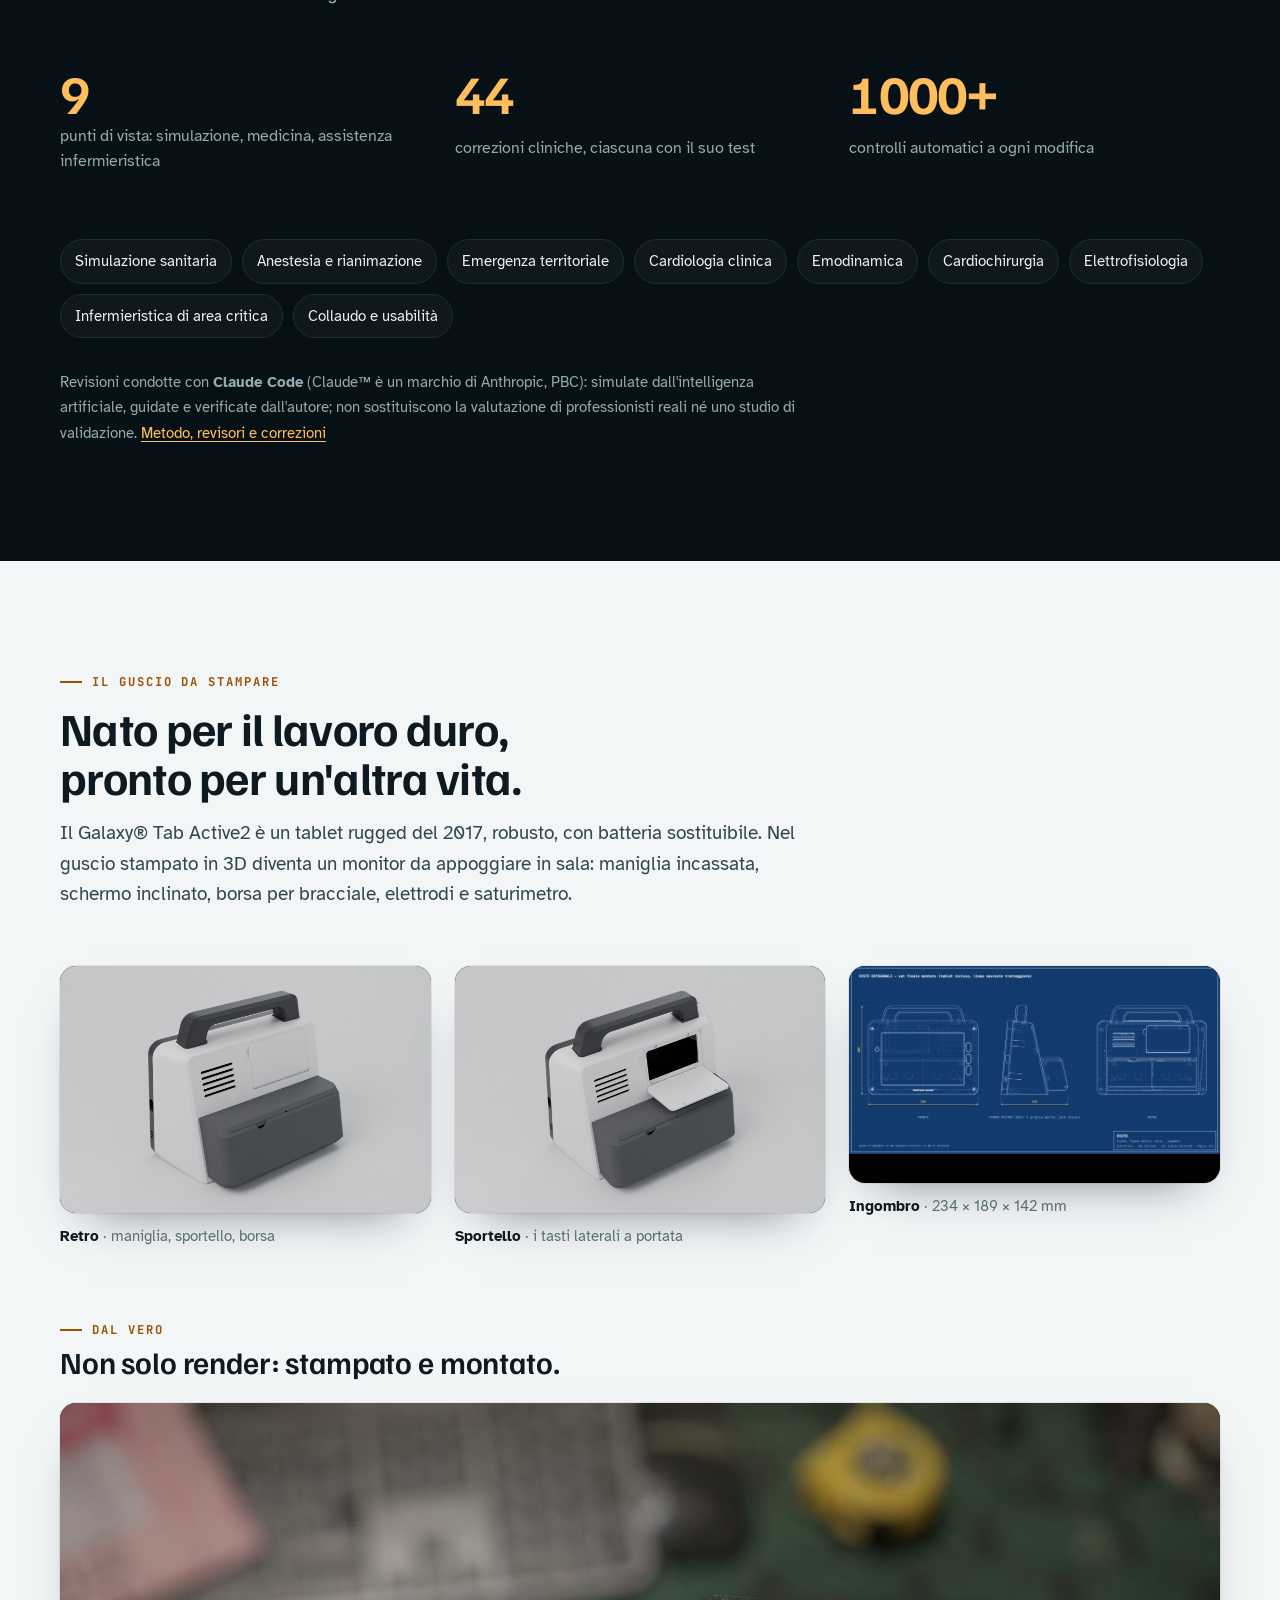
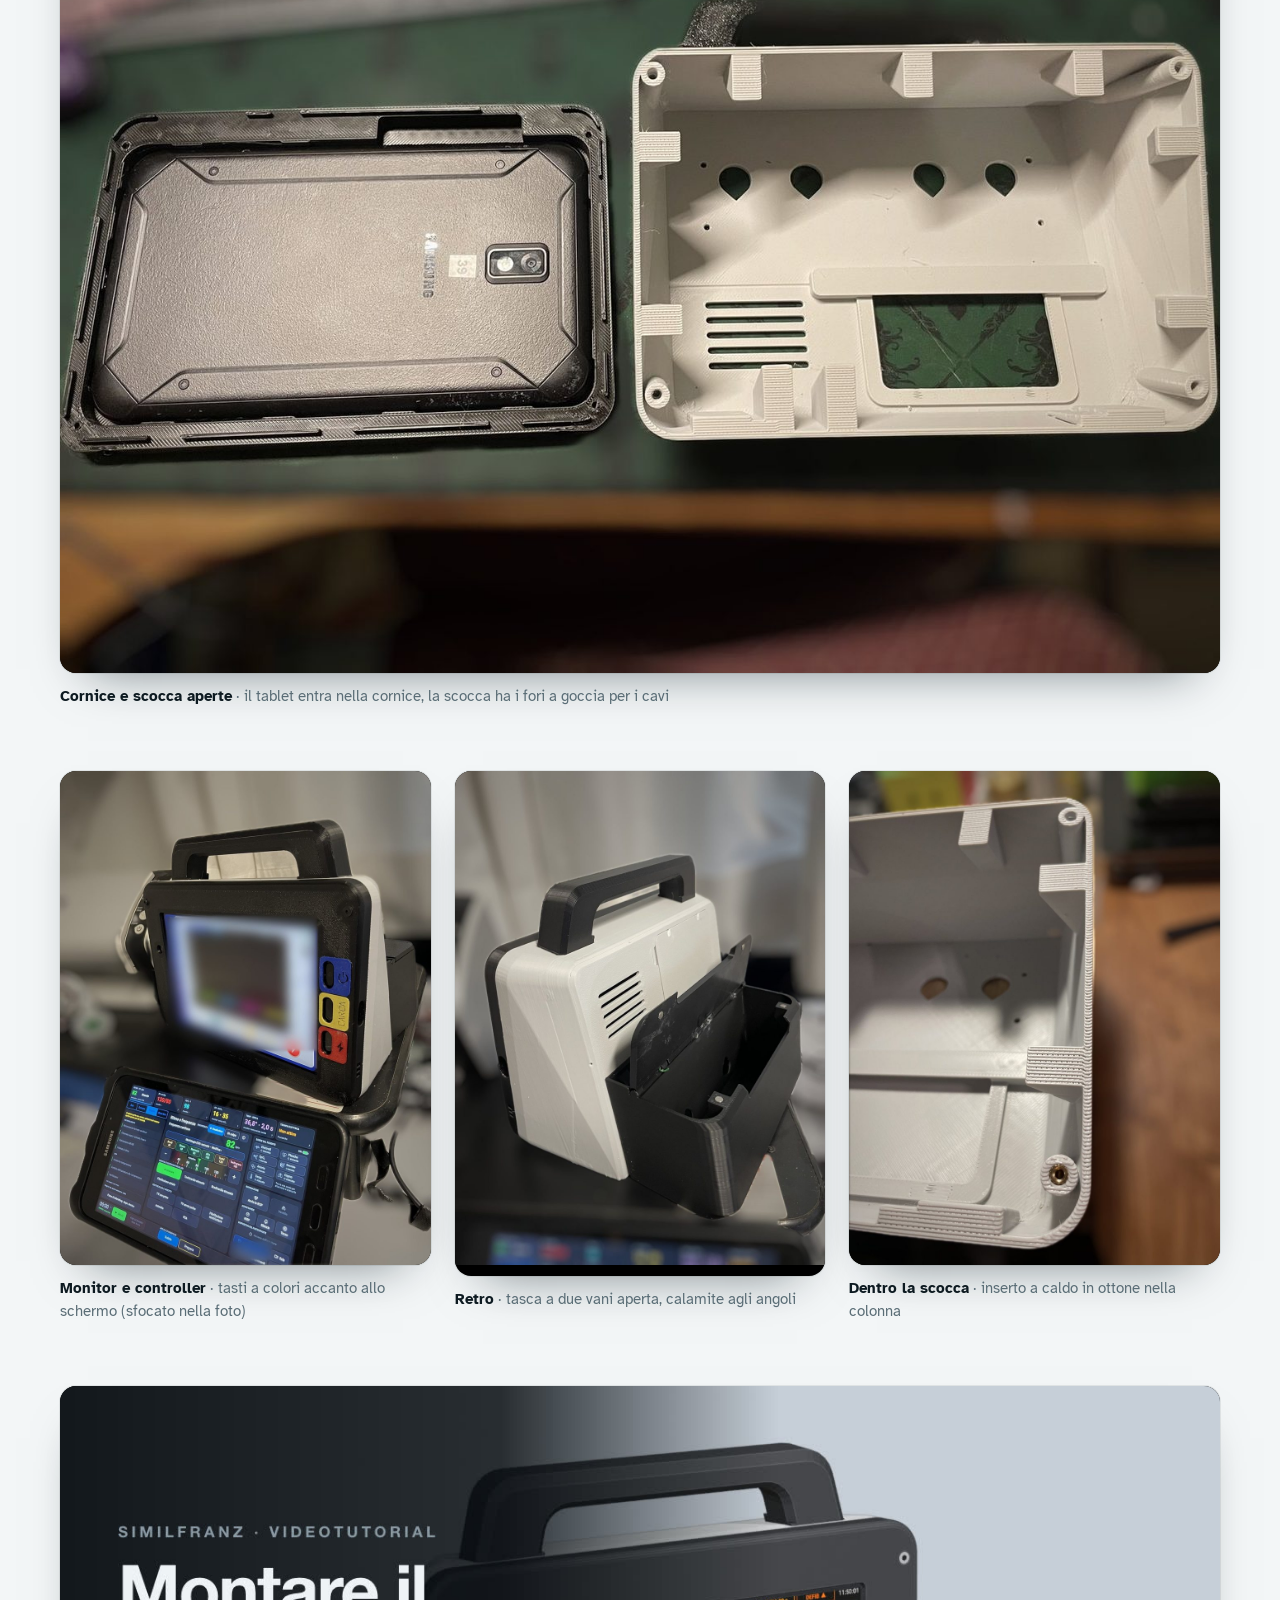
==== commit 1531f660: "Barra: Saturimetro · Monitor su iOS · Monitor su Android Co-Authored-By: Claude Opus 5.5 <noreply@an" ====
--- a/docs/index.html
+++ b/docs/index.html
@@ -266,7 +266,7 @@
 @keyframes sfEcoBeat{0%{box-shadow:0 0 0 0 var(--a)}12%{box-shadow:0 0 0 4px rgba(255,255,255,.12)}40%,100%{box-shadow:0 0 0 7px transparent}}
 @keyframes sfEcoAl{50%{opacity:.35}}
 @media (max-width:760px){.sf-eco .mon{display:none}}
-@media (max-width:1220px){.sf-eco .sec{display:none}.sf-eco .rgt{margin-left:auto}}
+@media (max-width:1430px){.sf-eco .sec{display:none}.sf-eco .rgt{margin-left:auto}}
 @media (max-width:640px){.sf-eco{gap:6px}.sf-eco .hub em,.sf-eco .cta{display:none}.sf-eco .hub{padding:0 8px 0 4px}
   .sf-eco .seg a{padding:0 9px;gap:5px;height:36px}.sf-eco .seg{padding:2px}.sf-eco .seg .l{display:none}.sf-eco .seg .s{display:inline}}
 @media (max-width:380px){.sf-eco{padding:0 10px}.sf-eco .hub{padding:0 6px 0 2px;gap:6px}.sf-eco .seg a{padding:0 7px;gap:4px}}
@@ -277,7 +277,7 @@
   <a class="hub" href="https://franz8787.github.io/similfranz/" title="Torna all'ecosistema similFranz"><b>←</b> <strong>similFranz</strong> <em>ecosistema</em></a>
   <span class="mon" aria-hidden="true"><canvas></canvas></span>
   <div class="sec"><a href="#monitor">Monitor</a><a href="#controller">Regia</a><a href="#videotutorial">Video</a><a href="#debriefing">Debriefing</a><a href="#guscio">Guscio</a><a href="#guida">Guida</a></div>
-  <div class="rgt"><nav class="seg" aria-label="Gli strumenti similFranz"><a href="https://franz8787.github.io/similfranz-saturimetro/" style="--a:#5fd4ff" title="Saturimetro: SpO₂, polso e pletismografia su iPod touch®"><i></i><span class="l">Saturimetro</span><span class="s">Sat</span></a><a href="https://franz8787.github.io/similfranz-monitor/" style="--a:#46f2a0" title="Monitor iOS: Monitor-defibrillatore su iPad mini®"><i></i><span class="l">Monitor iOS</span><span class="s">iOS</span></a><a href="https://franz8787.github.io/similfranz-monitor-android/" aria-current="page" style="--a:#ffbe5c" title="Monitor Android: Monitor-defibrillatore su tablet Android™"><i></i><span class="l">Monitor Android</span><span class="s">Android</span></a></nav><a class="cta" href="#come">Inizia</a></div>
+  <div class="rgt"><nav class="seg" aria-label="Gli strumenti similFranz"><a href="https://franz8787.github.io/similfranz-saturimetro/" style="--a:#5fd4ff" title="Saturimetro: SpO₂, polso e pletismografia su iPod touch®"><i></i><span class="l">Saturimetro</span><span class="s">Sat</span></a><a href="https://franz8787.github.io/similfranz-monitor/" style="--a:#46f2a0" title="Monitor iOS: Monitor-defibrillatore su iPad mini®"><i></i><span class="l">Monitor su iOS</span><span class="s">iOS</span></a><a href="https://franz8787.github.io/similfranz-monitor-android/" aria-current="page" style="--a:#ffbe5c" title="Monitor Android: Monitor-defibrillatore su tablet Android™"><i></i><span class="l">Monitor su Android</span><span class="s">Android</span></a></nav><a class="cta" href="#come">Inizia</a></div>
 </div>
 <style>.nav{display:none!important}</style>
 <script>
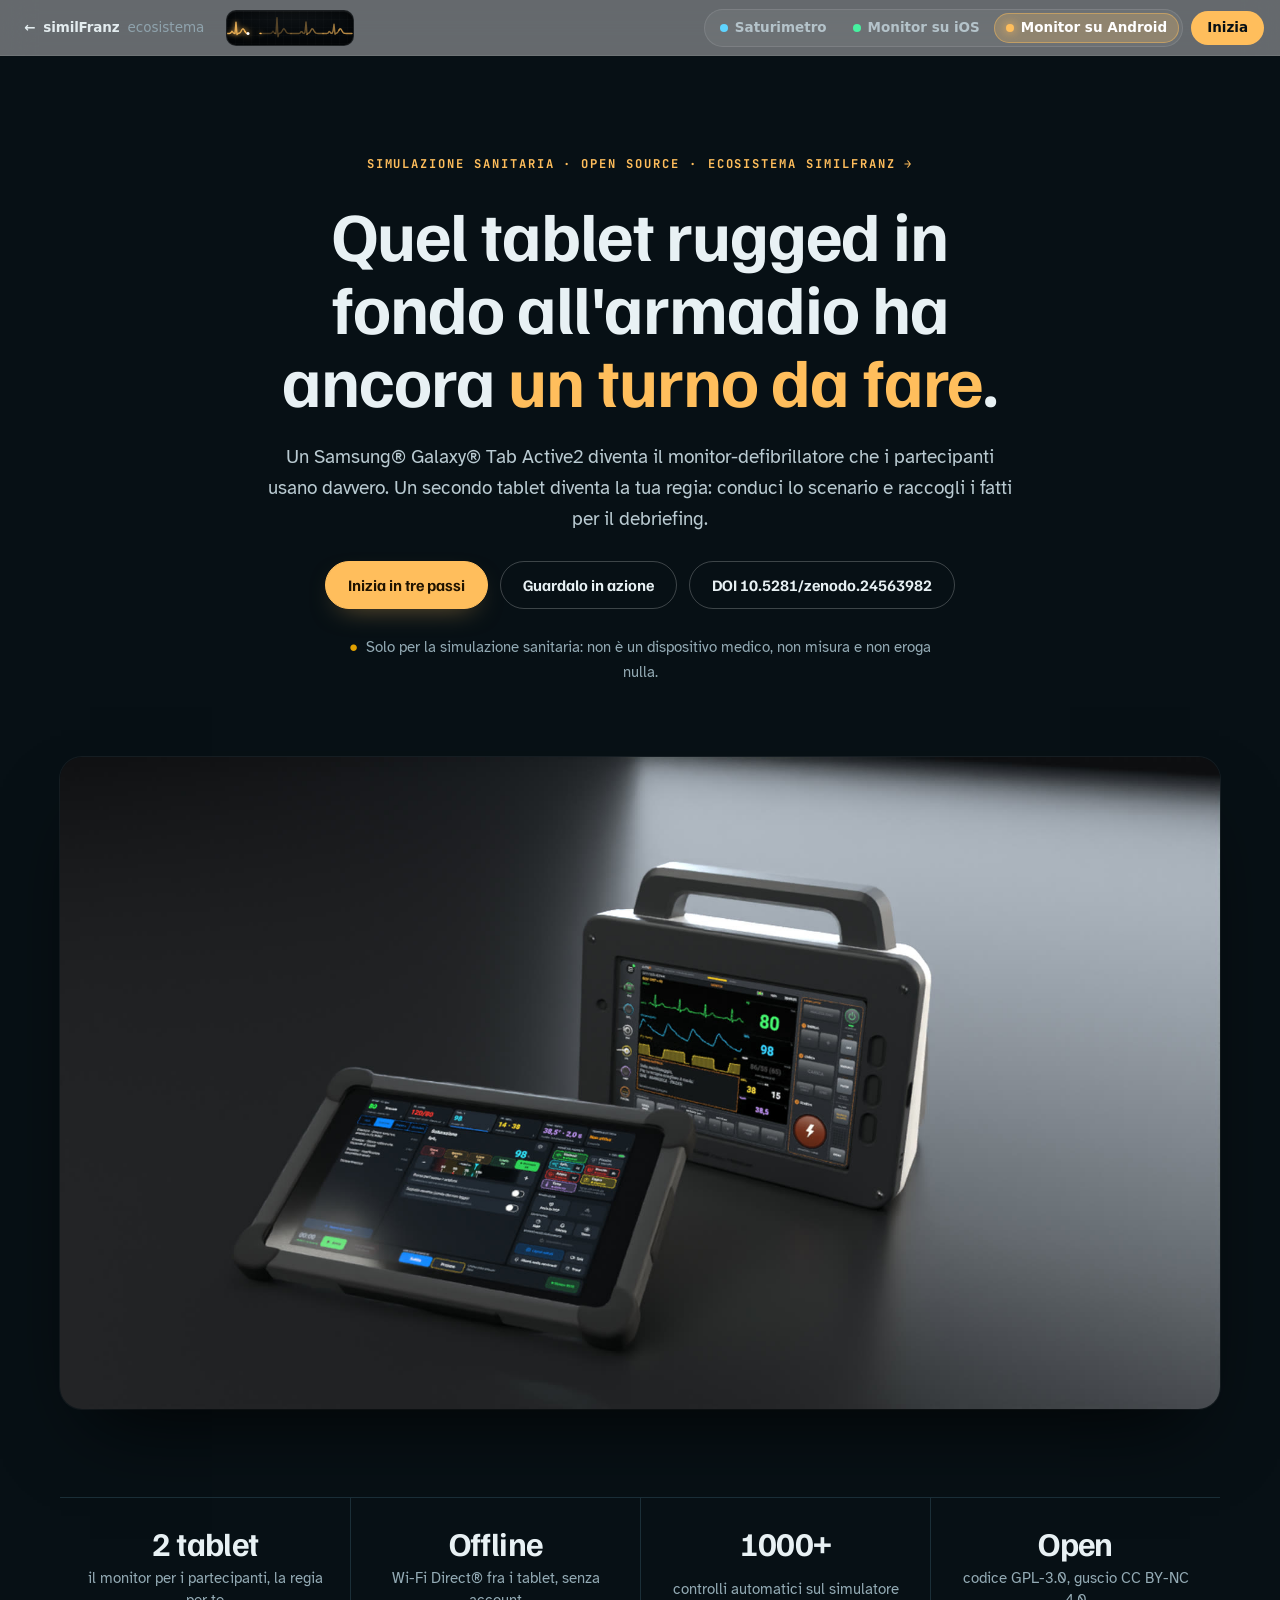
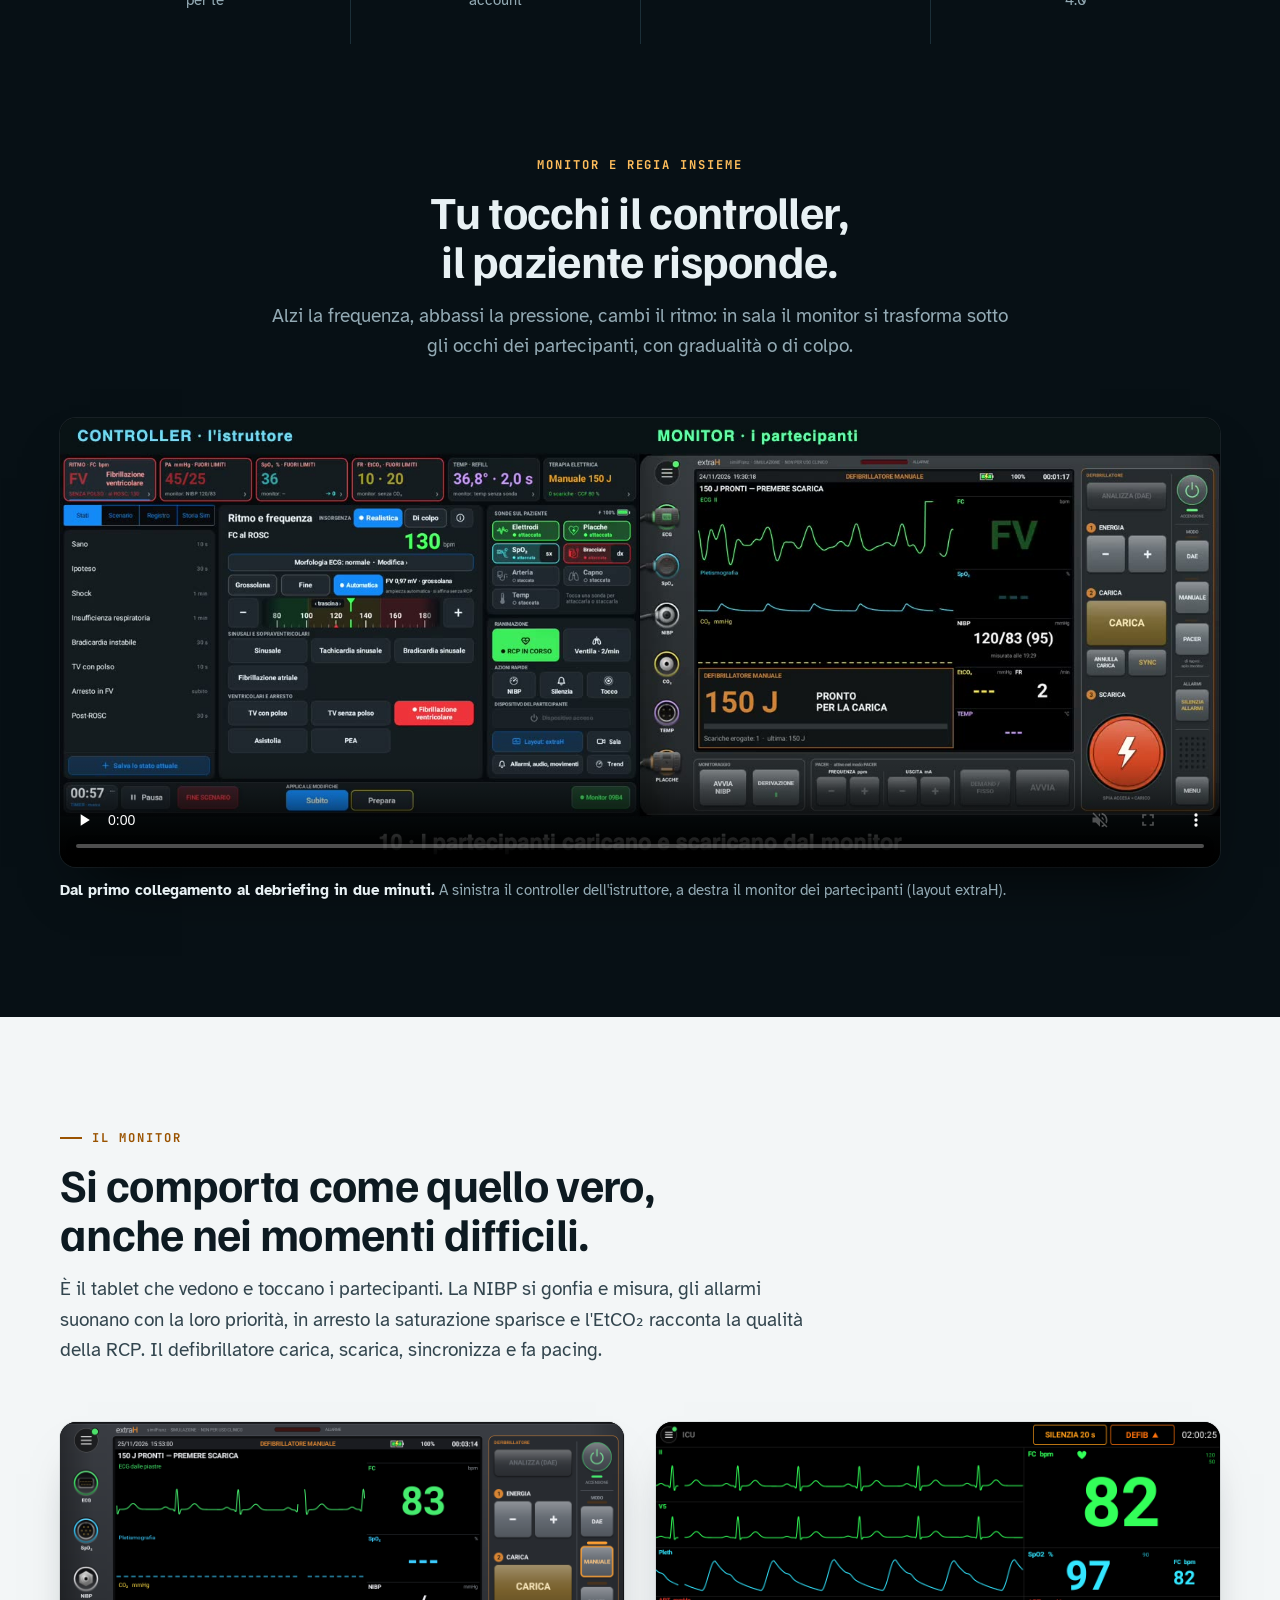
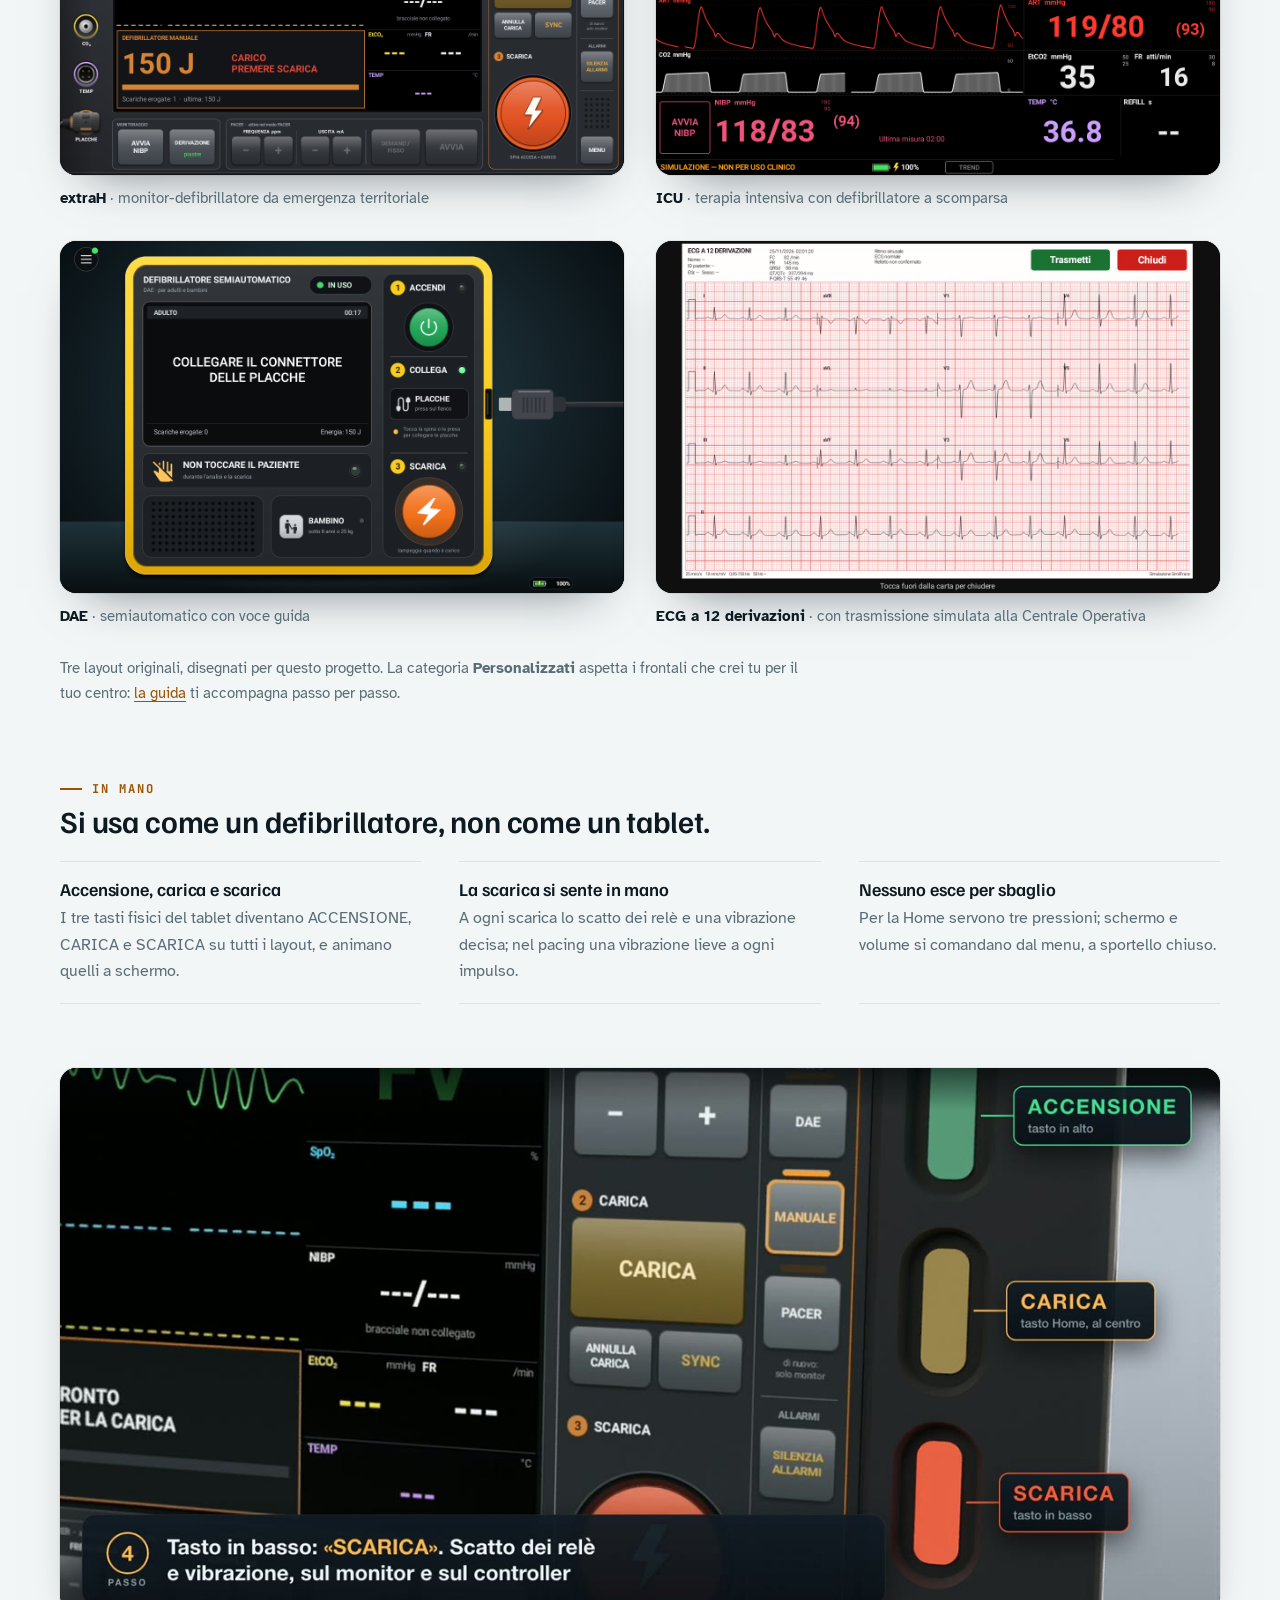
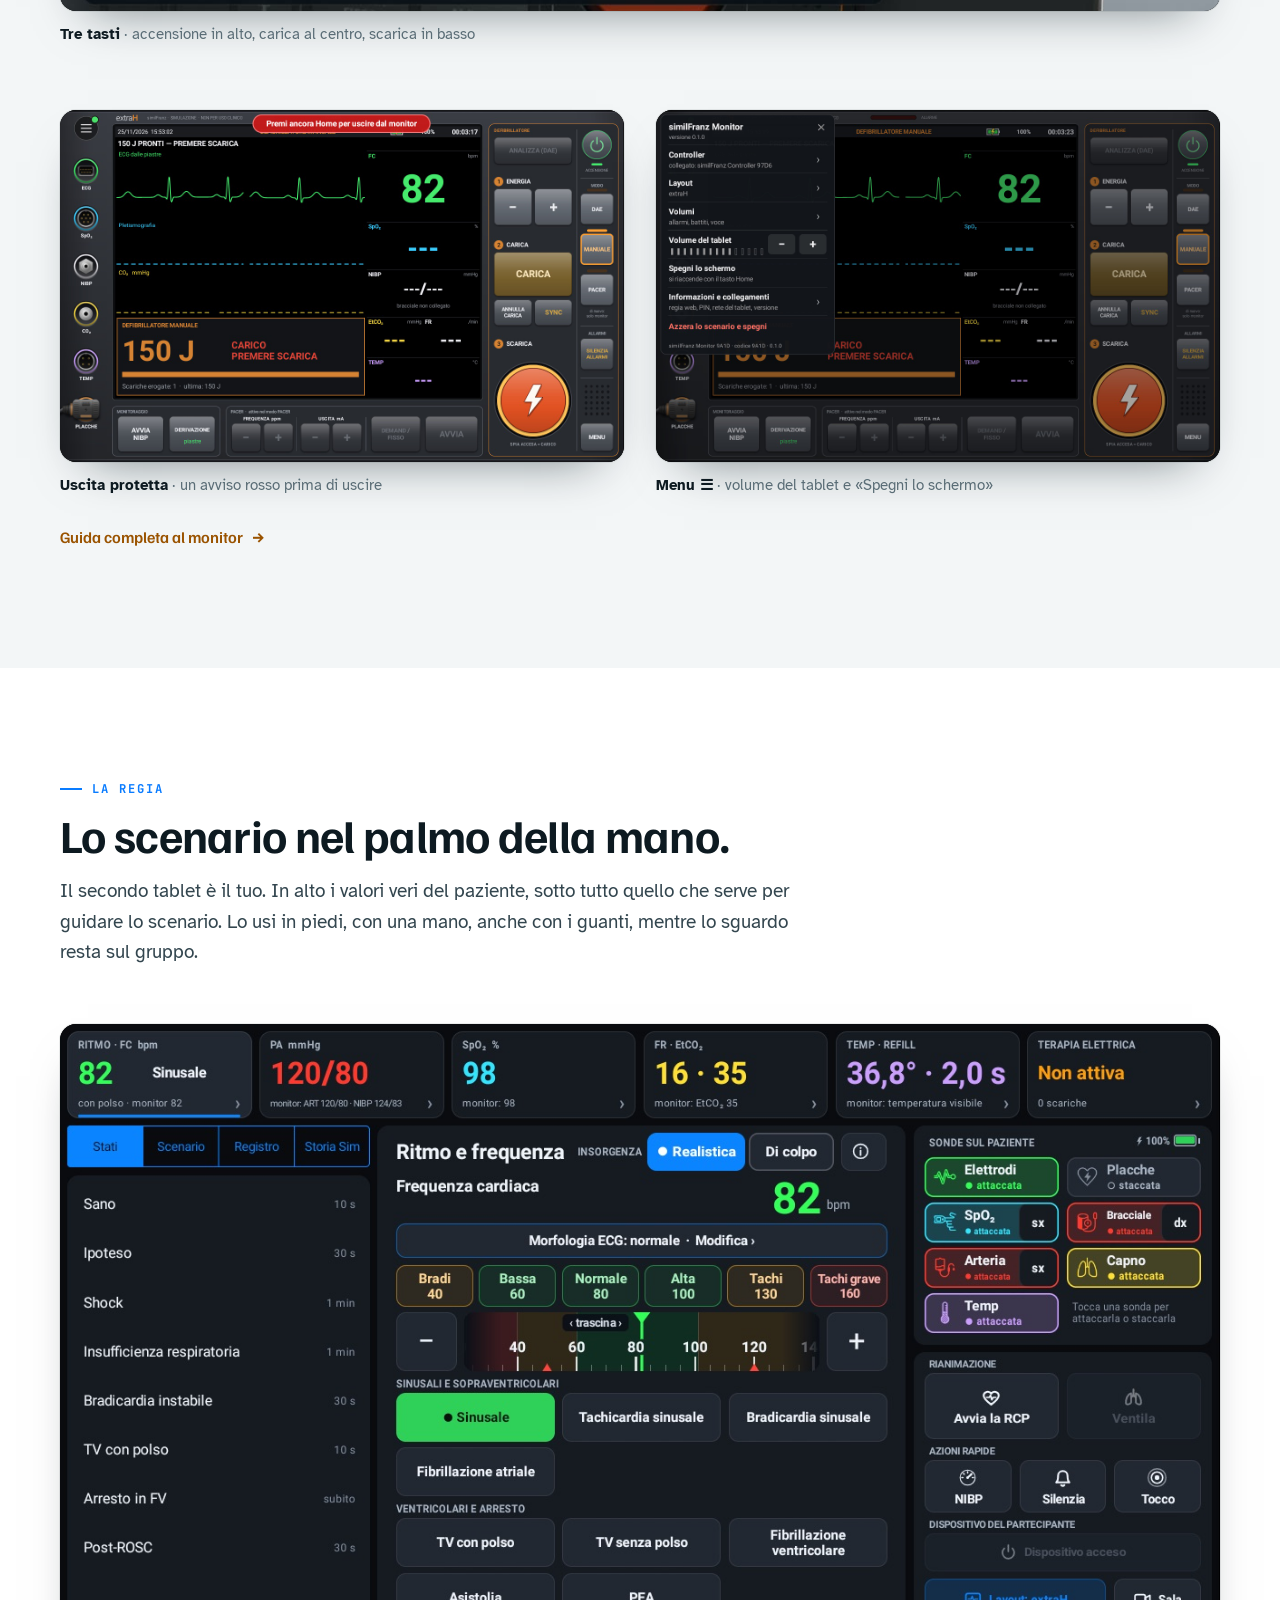
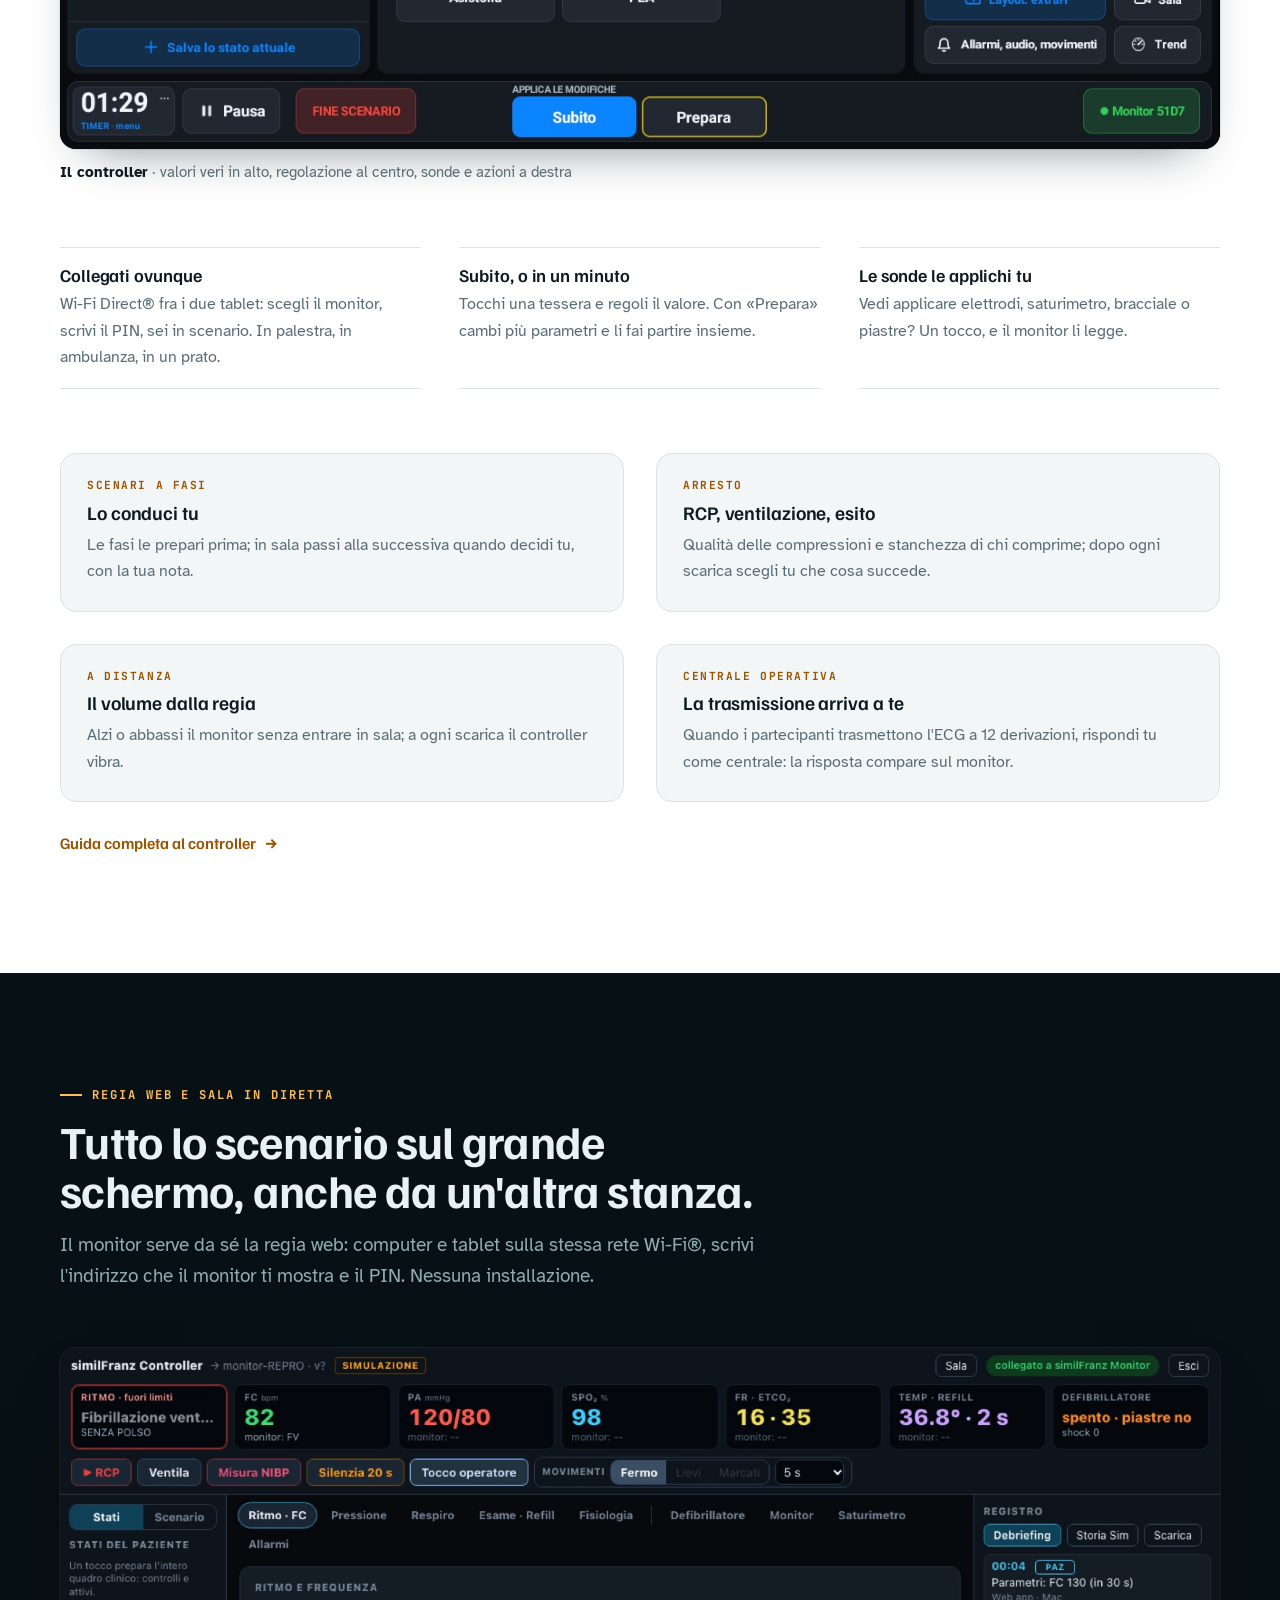
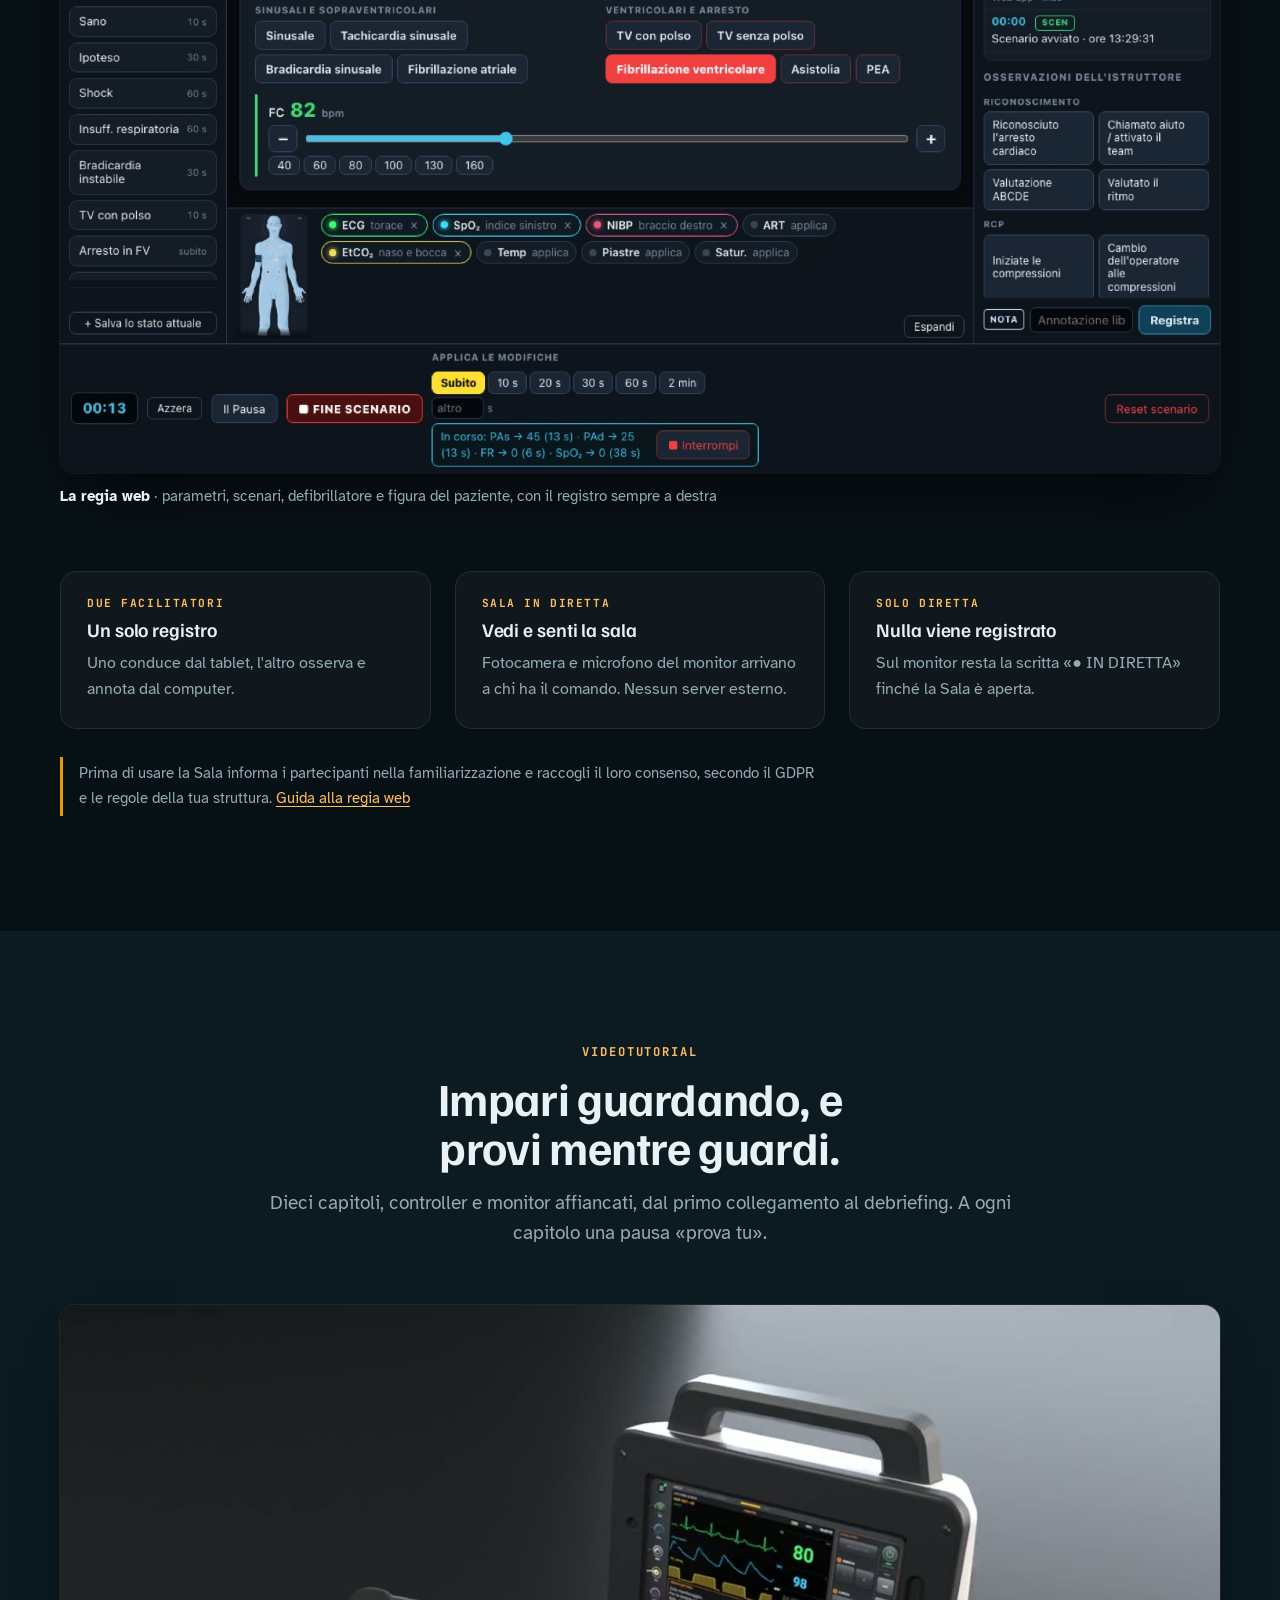
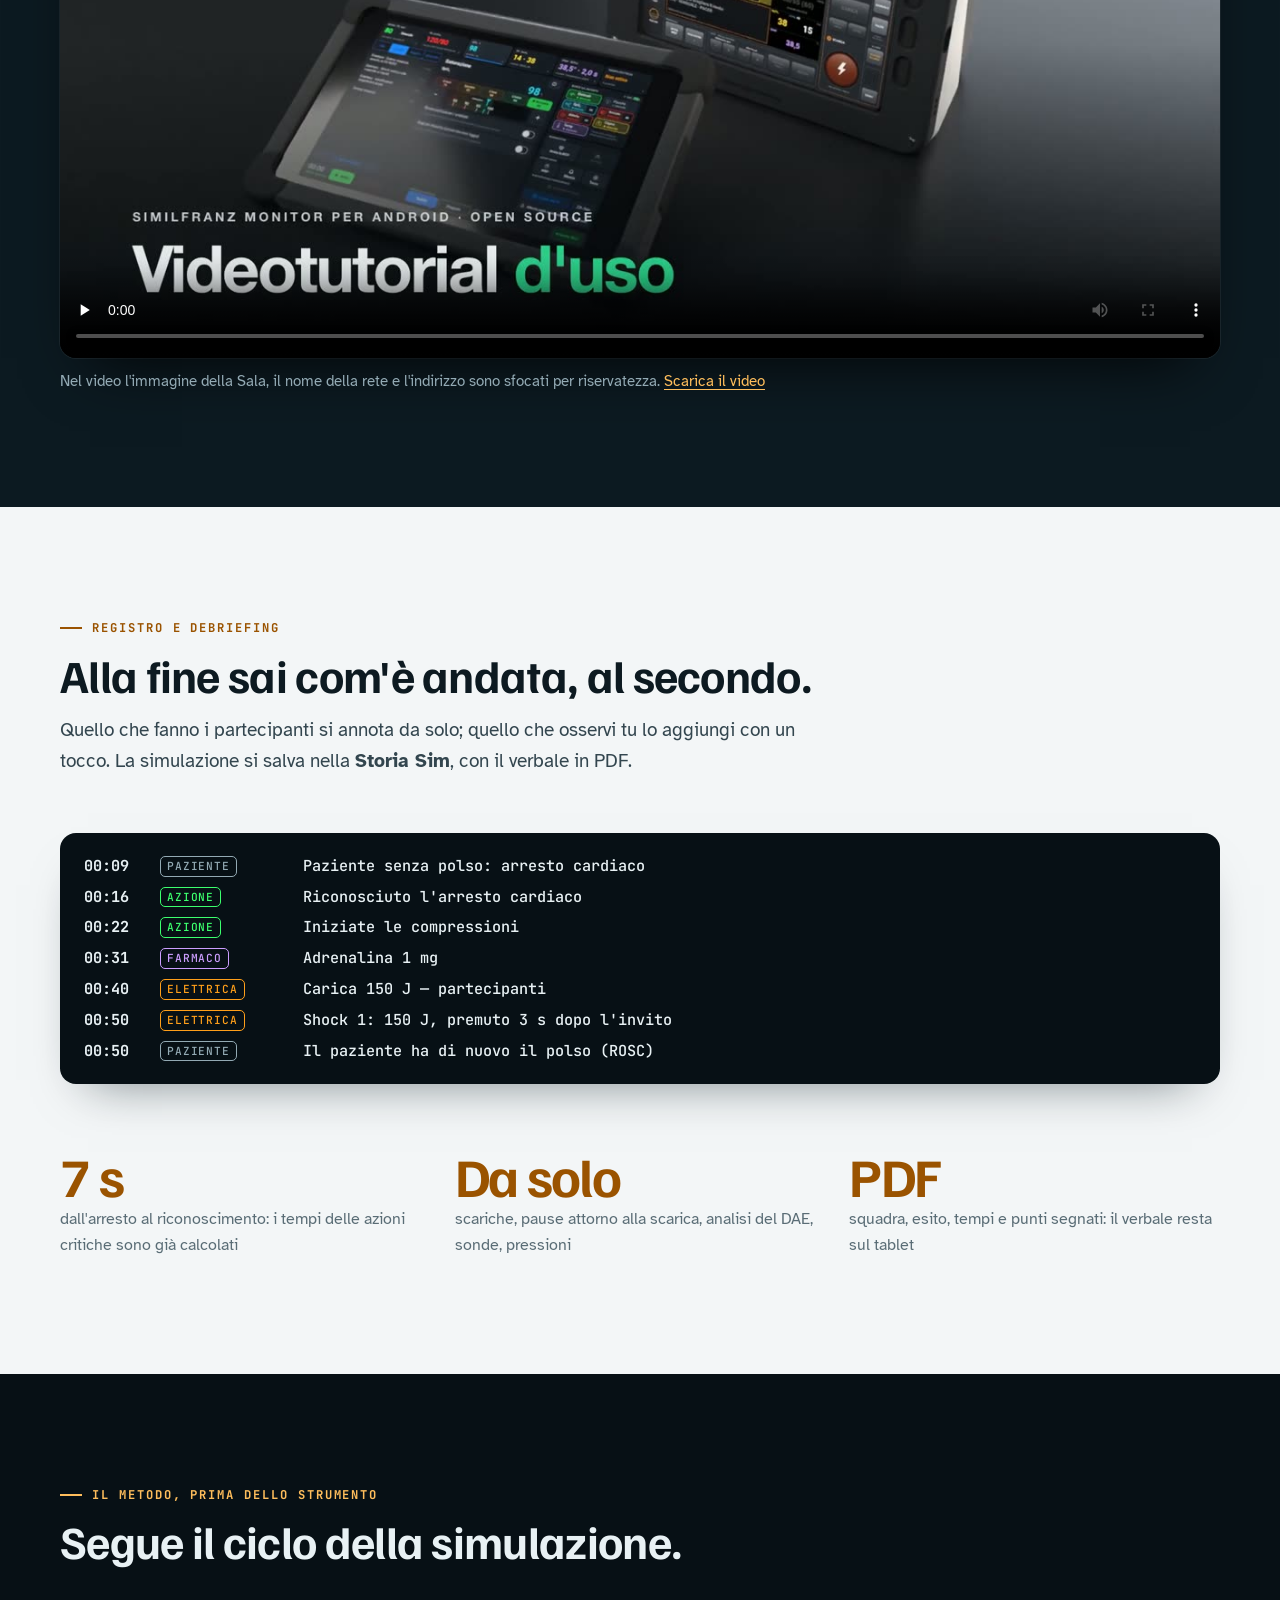
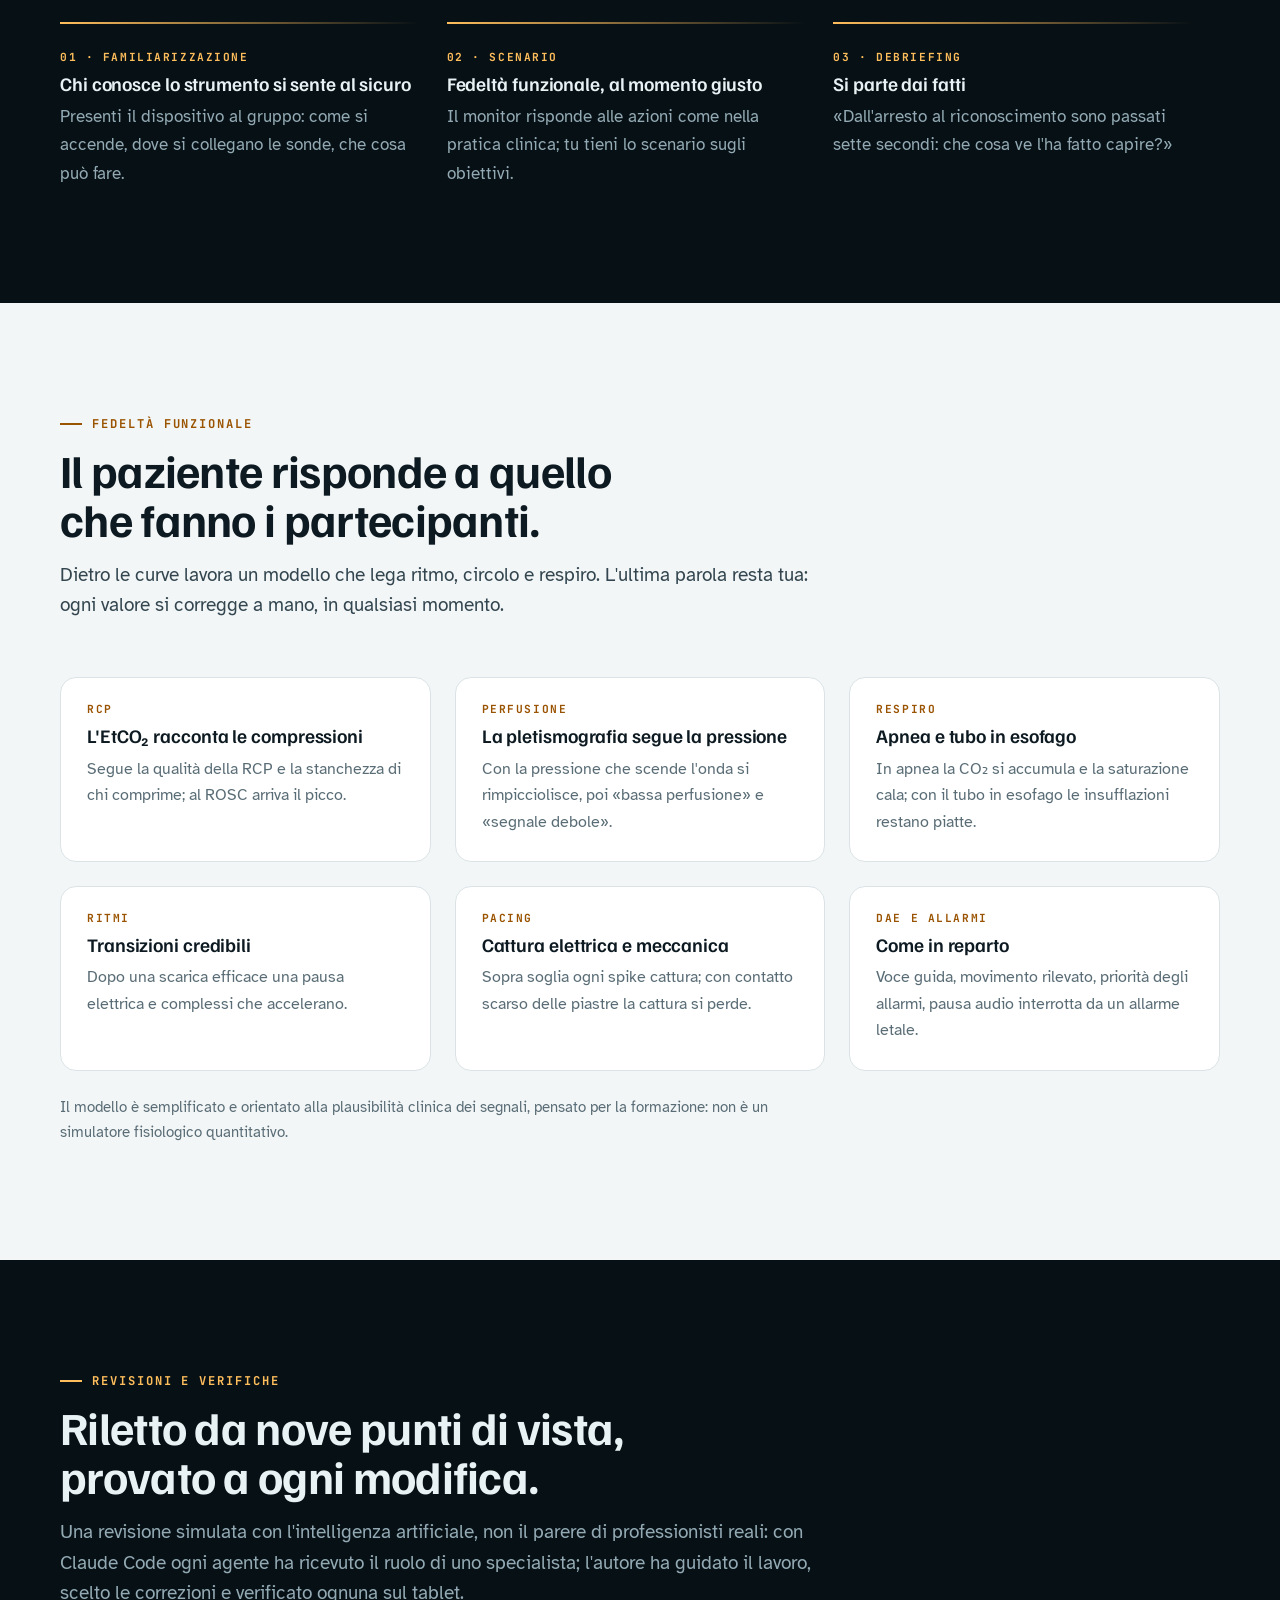
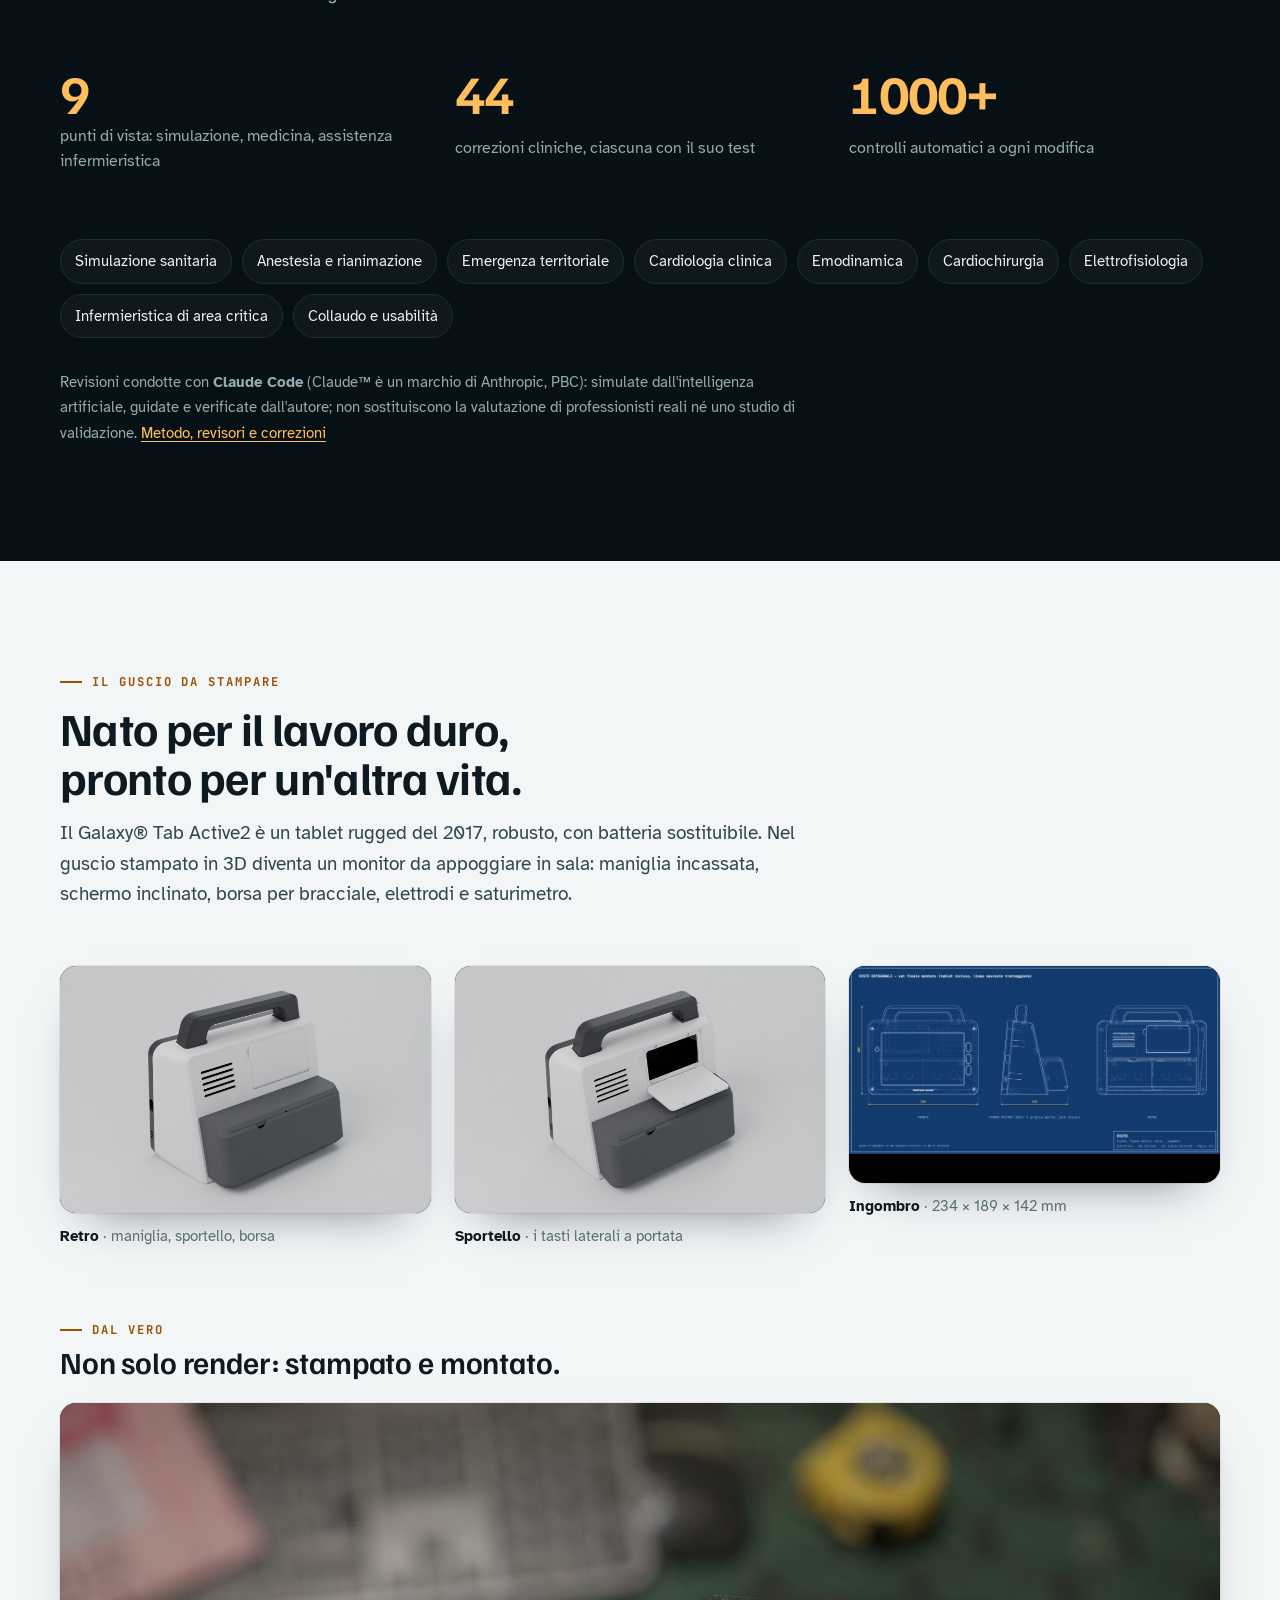
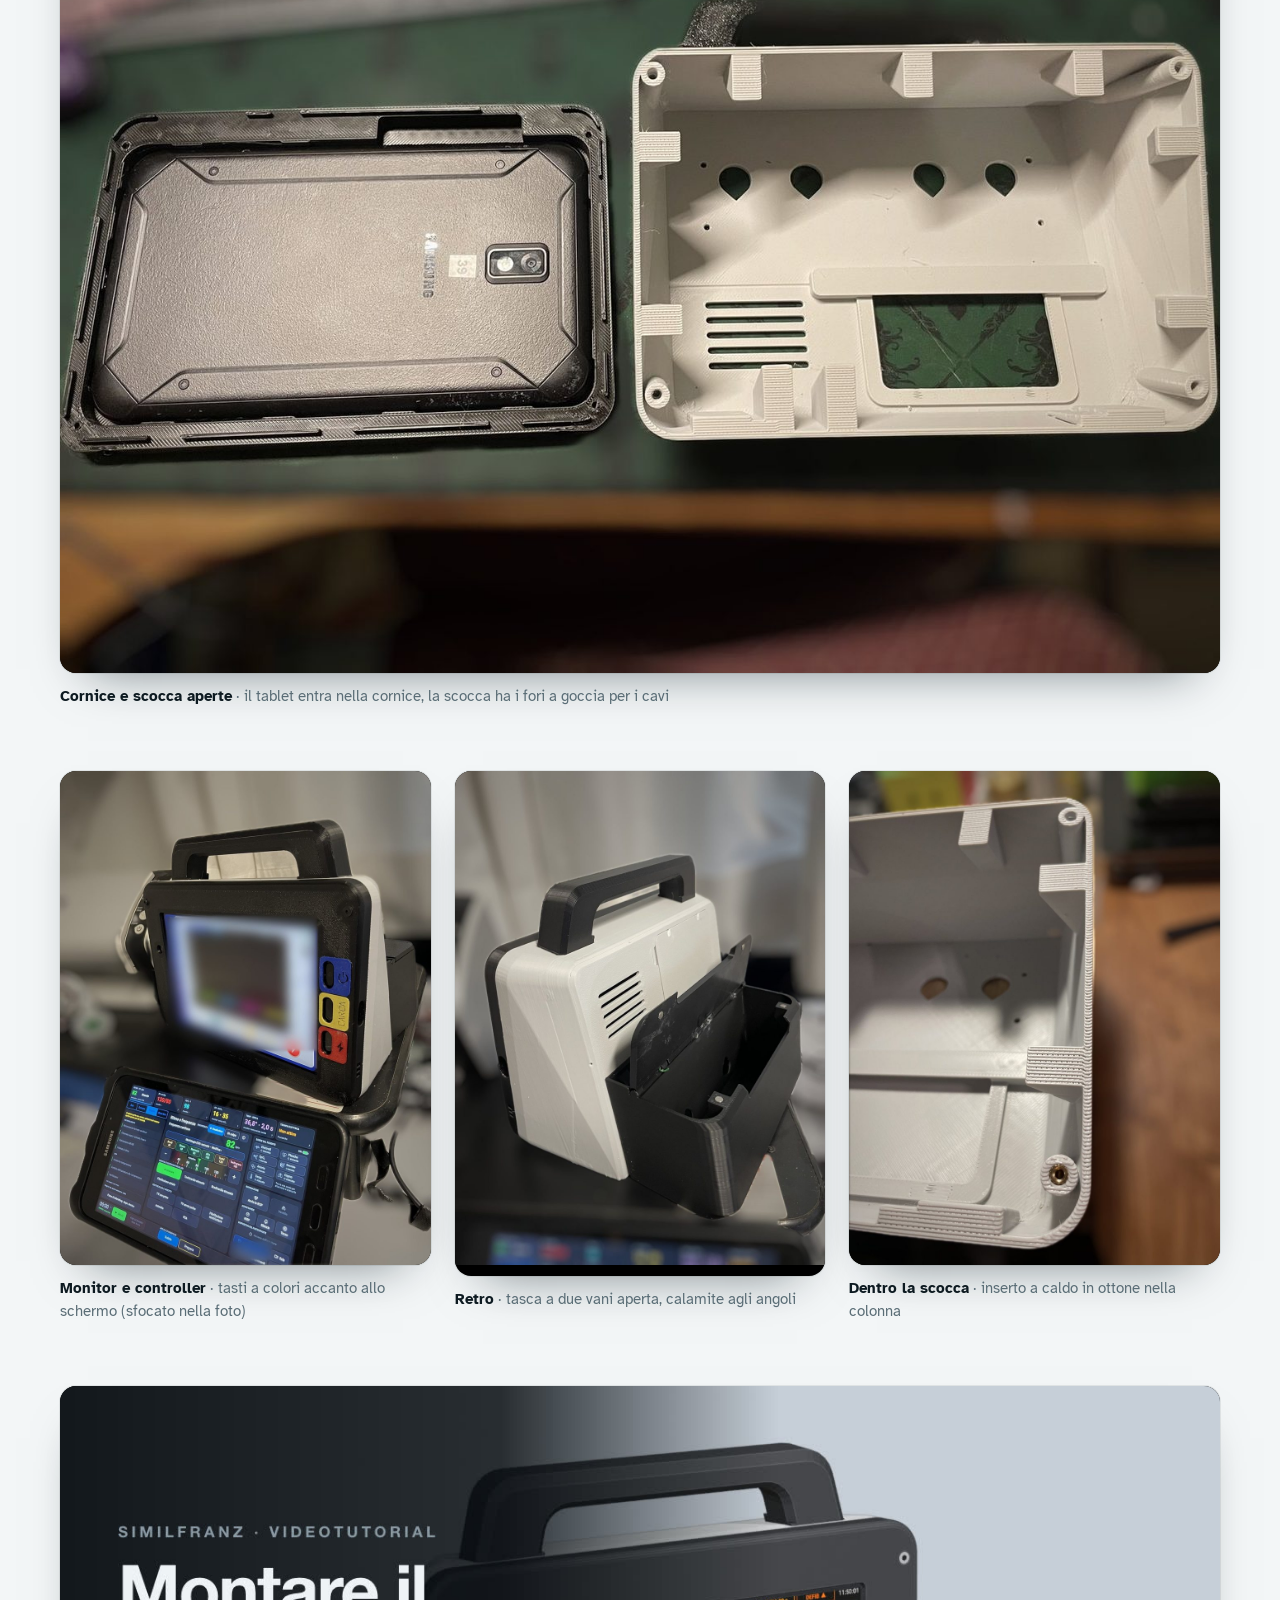
==== commit 0f9fa542: "«Usalo, citalo, miglioralo»: invito a citare e a contribuire su GitHub Co-Authored-By: Claude Opus 5" ====
--- a/docs/index.html
+++ b/docs/index.html
@@ -624,6 +624,21 @@
   </div>
 </section>
 
+<!-- ================= USALO, CITALO, MIGLIORALO ================= -->
+<section class="band" id="cita">
+  <div class="container">
+    <div class="head center">
+      <span class="eyebrow">Usalo, citalo, miglioralo</span>
+      <h2>Il lavoro di uno diventa di tutti.</h2>
+      <p class="lead">Se similFranz ti è utile in un corso, un poster, una tesi o un articolo, usalo liberamente: è nato per questo. Citarlo è il modo più semplice per far sapere ad altri formatori, istruttori e facilitatori di simulazione che esiste, e per tenere unita la rete di chi lo usa. Trovi il DOI su Zenodo e la citazione già pronta, anche nel pulsante «Cite this repository» su GitHub®. E se lo migliori, raccontacelo su GitHub: segnalazioni, idee e modifiche sono benvenute.</p>
+    </div>
+    <div class="ctas" style="justify-content: center">
+      <a class="btn primary" href="https://github.com/Franz8787/similfranz-monitor-android#come-citarlo">Come citarlo</a>
+      <a class="btn" href="https://github.com/Franz8787/similfranz-monitor-android/issues">Contribuisci su GitHub</a>
+    </div>
+  </div>
+</section>
+
 <!-- ================= ECOSISTEMA ================= -->
 <section class="band">
   <div class="container">
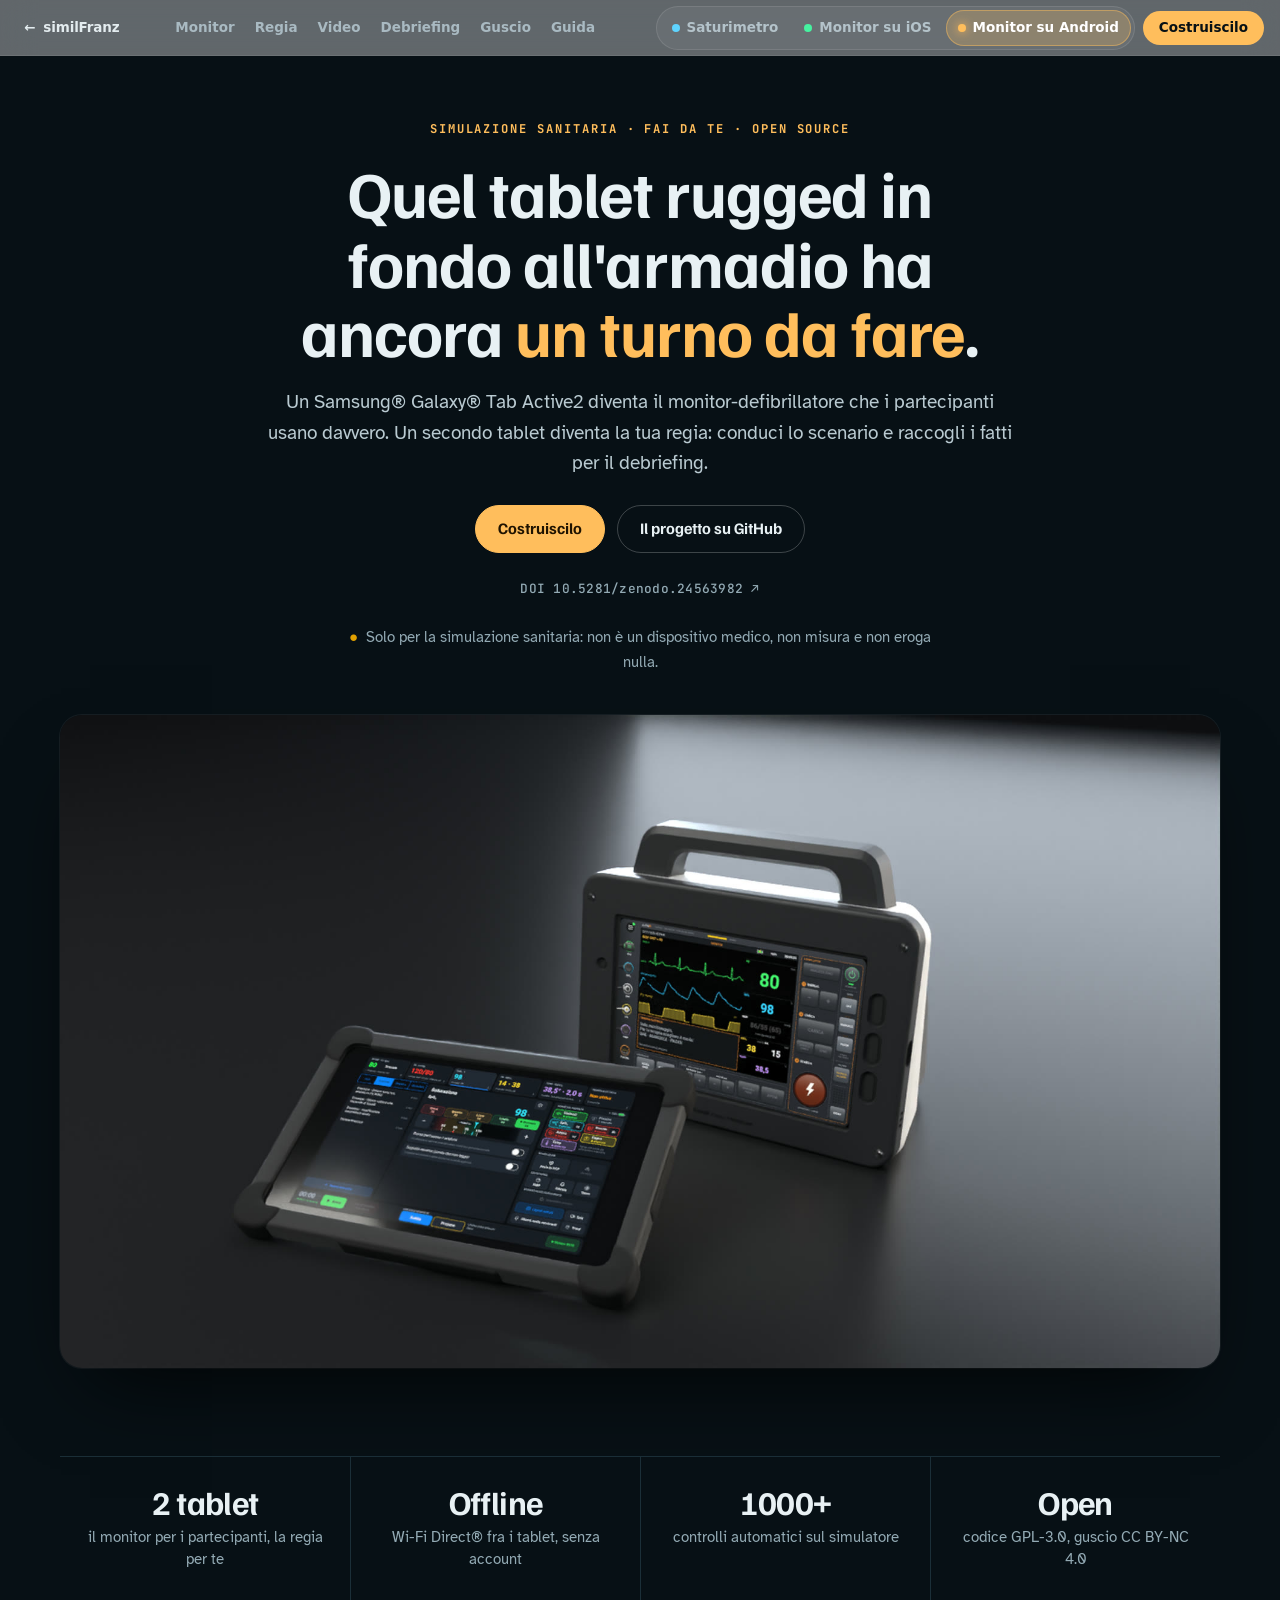
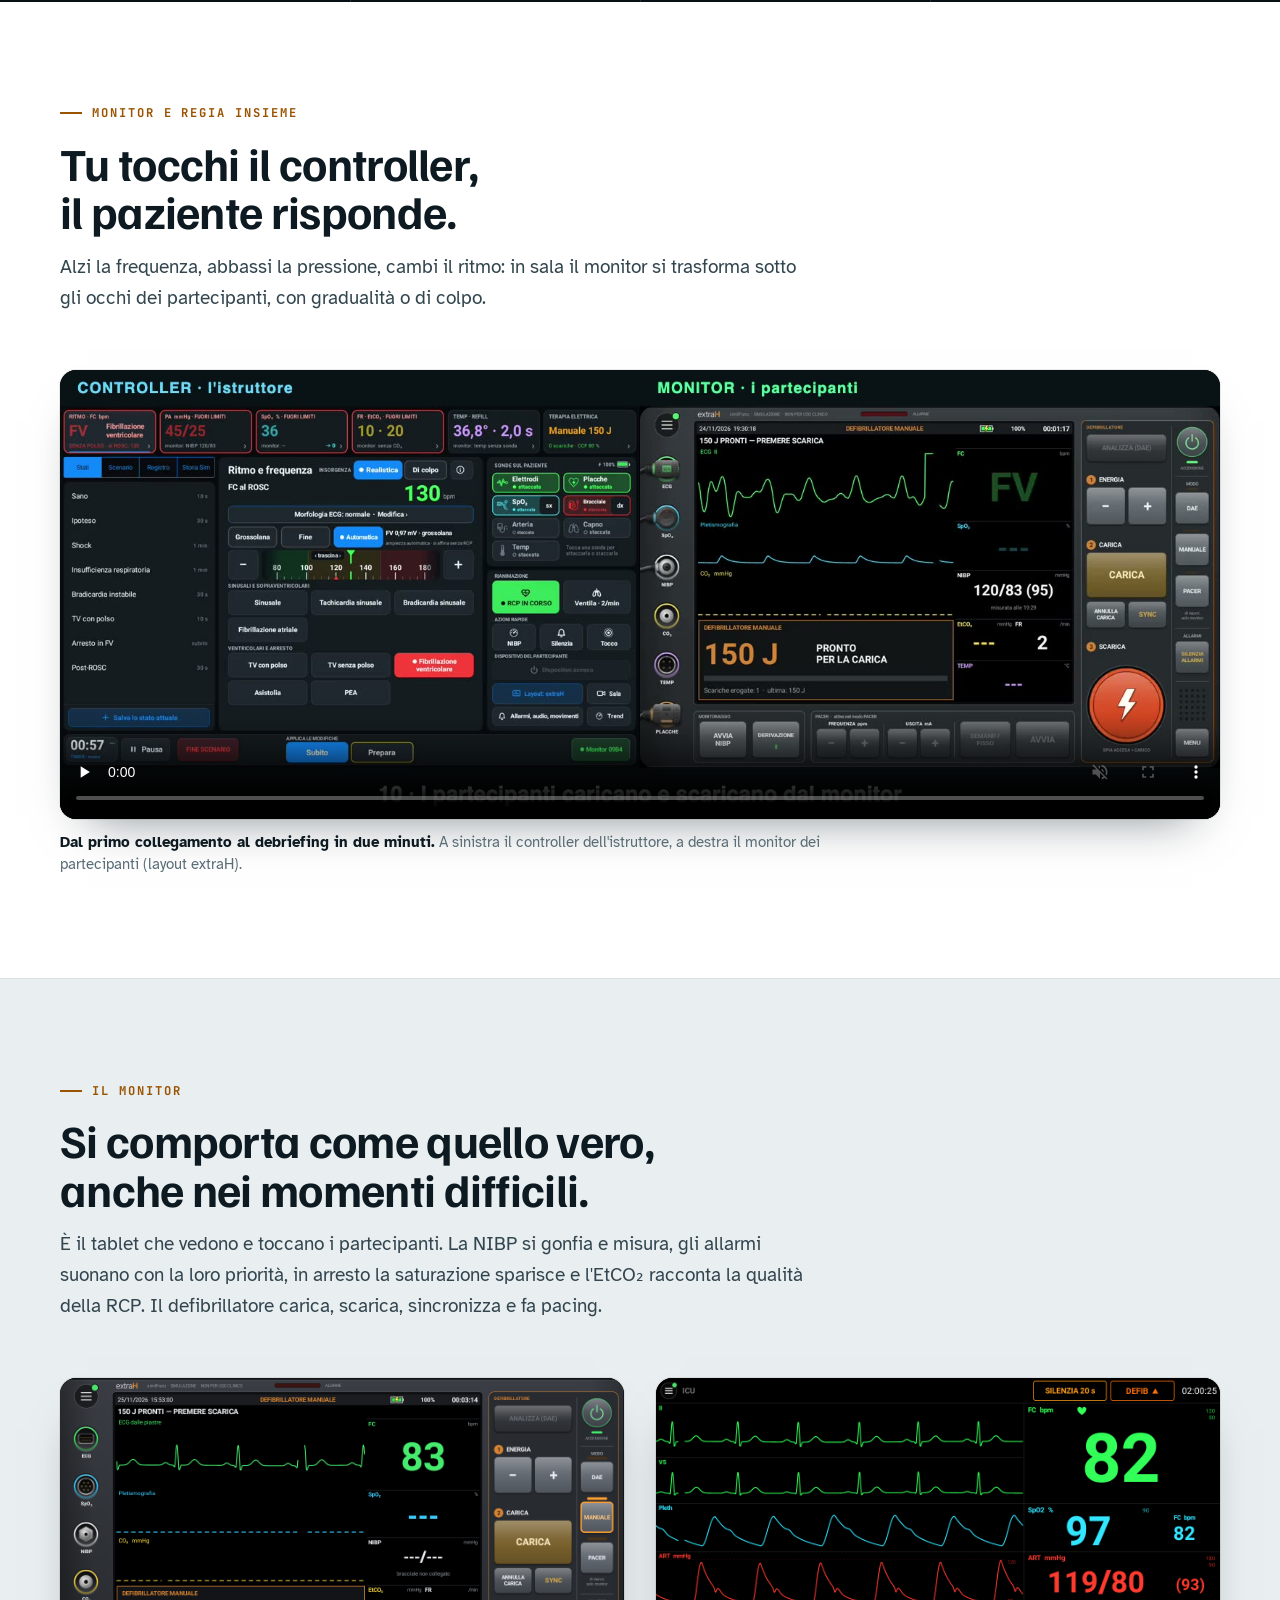
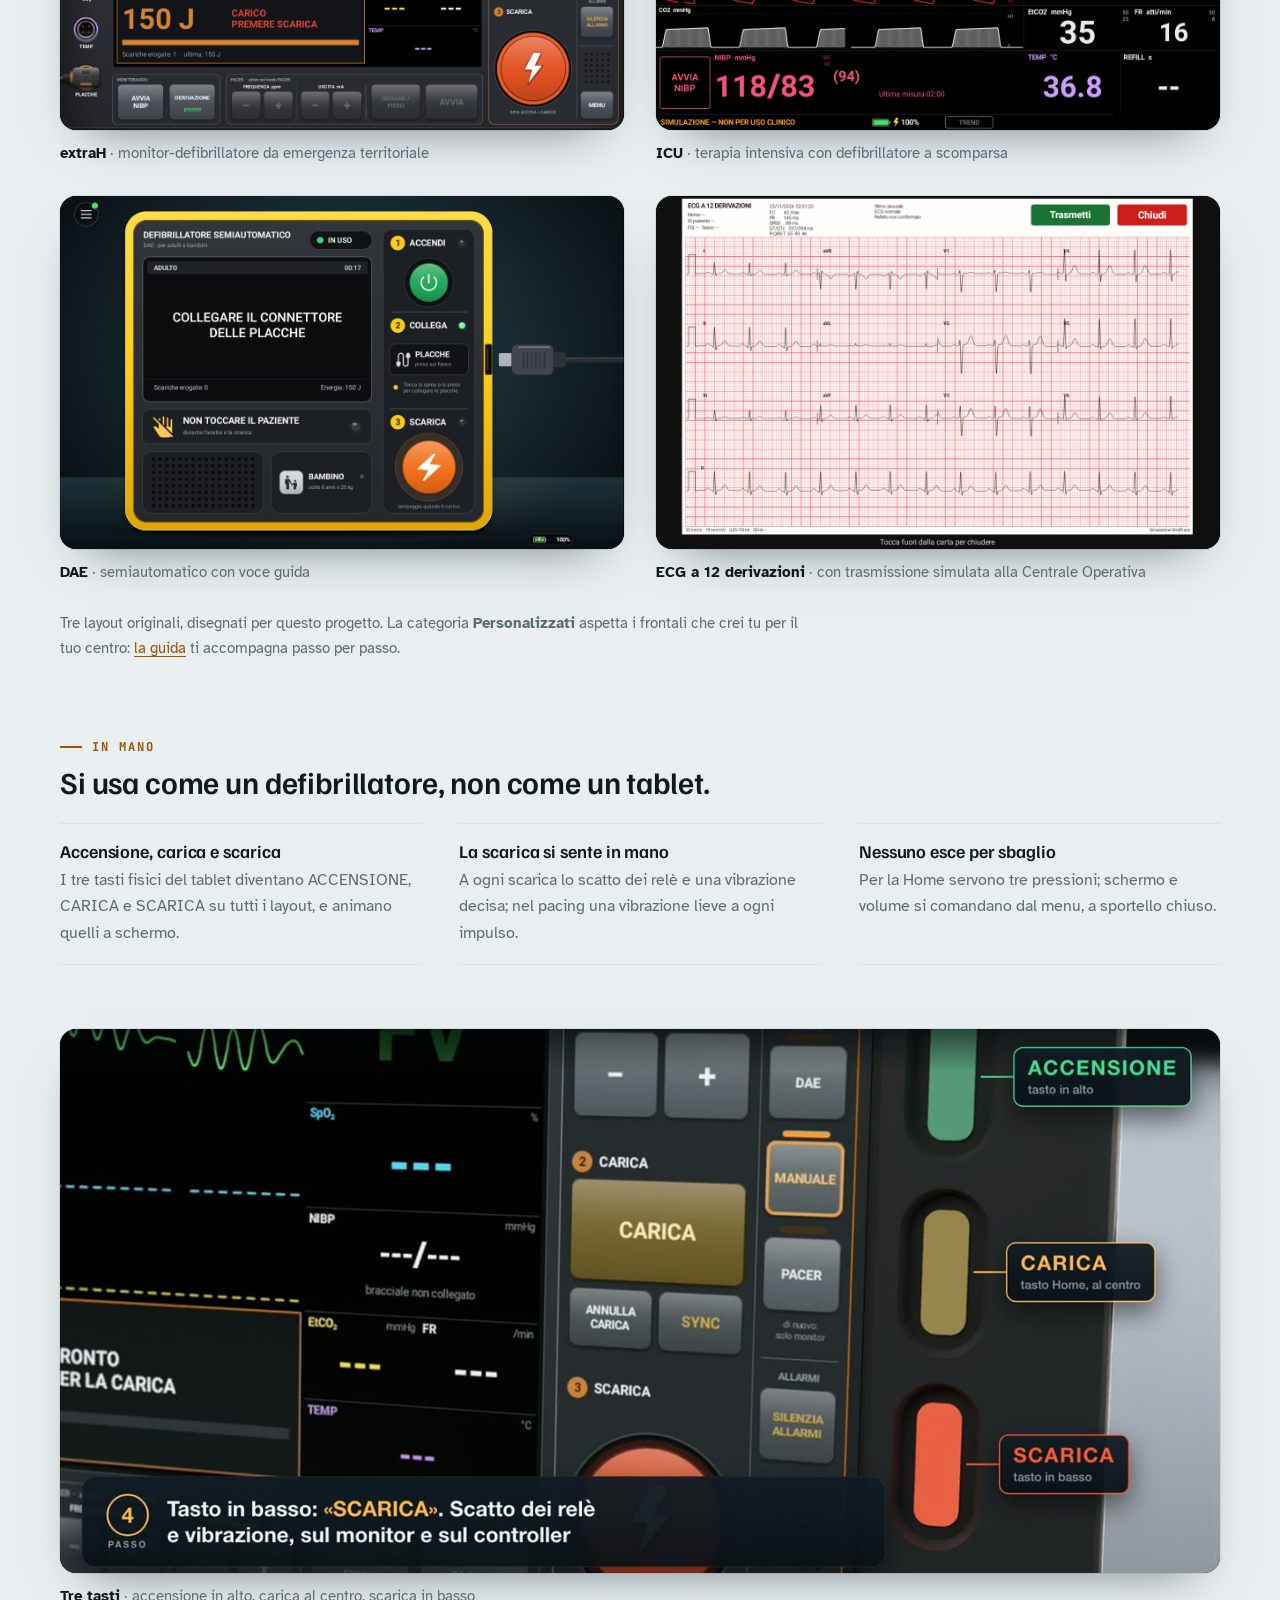
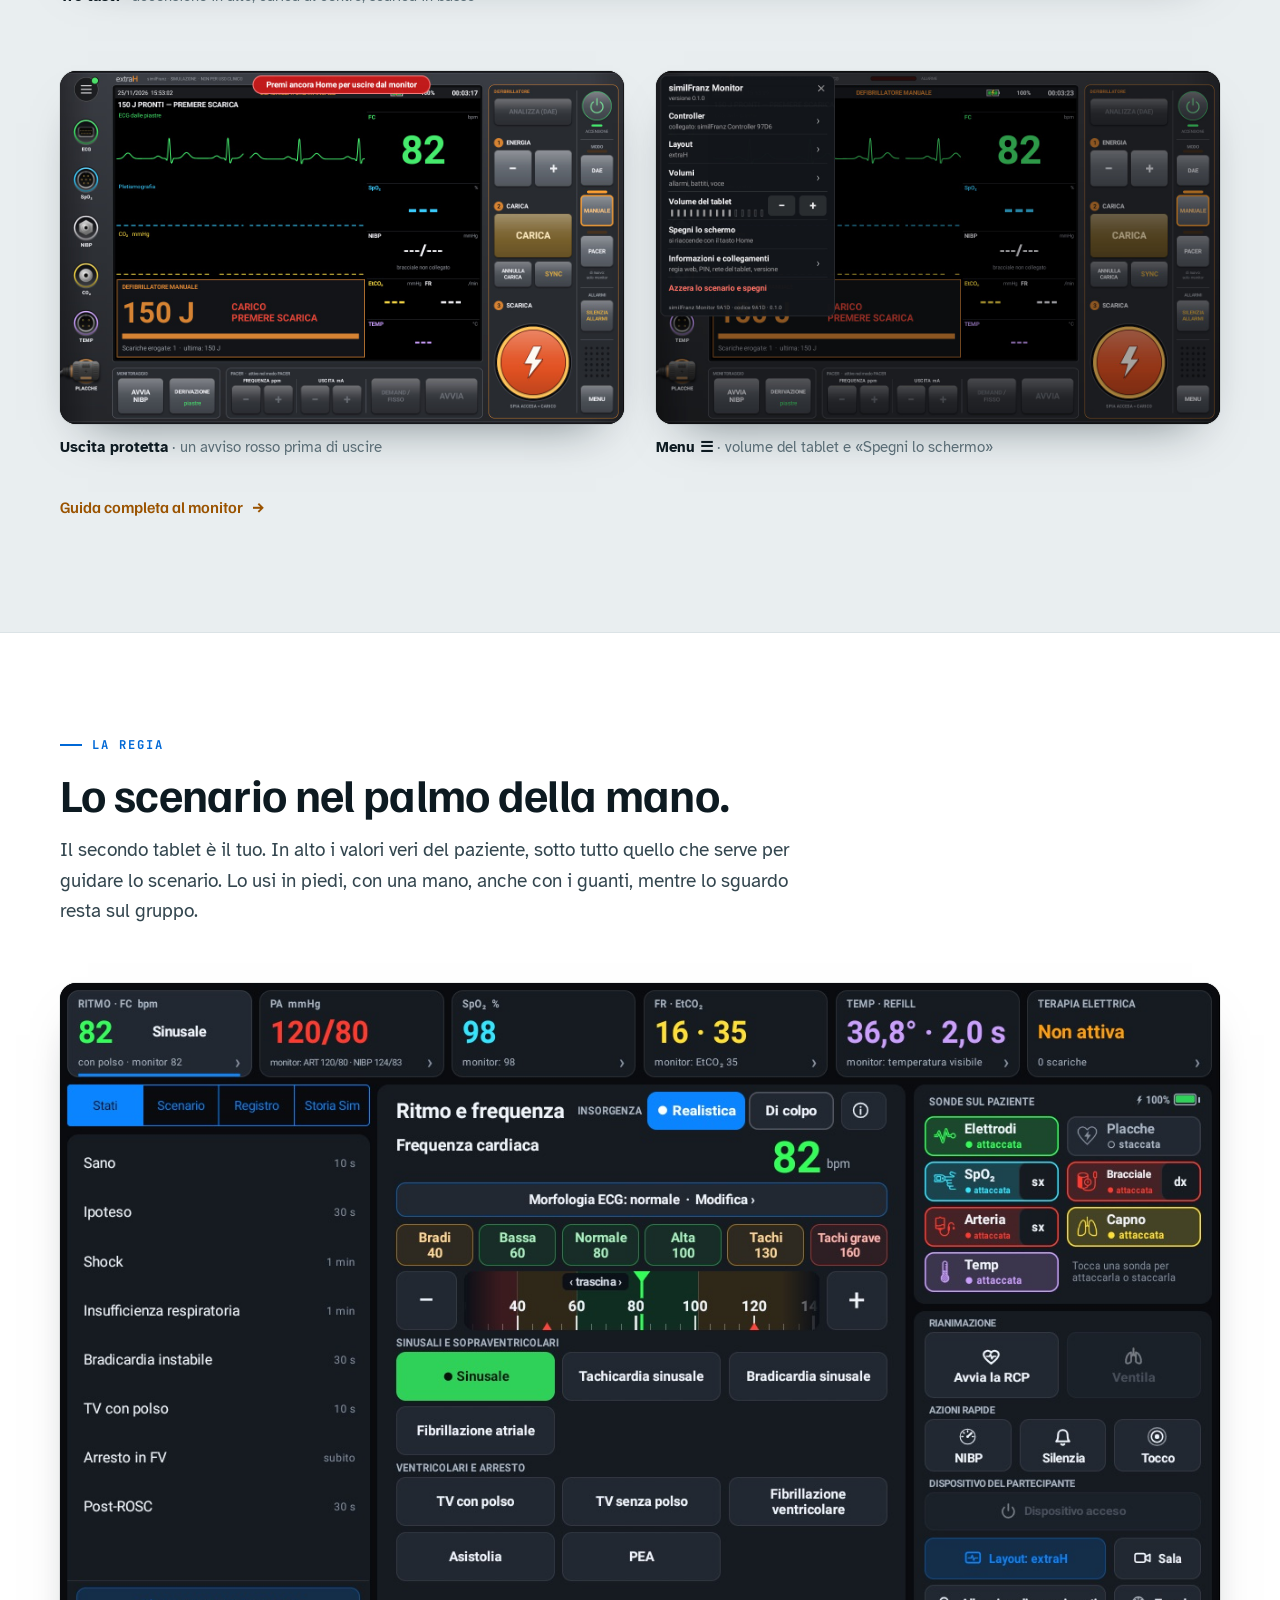
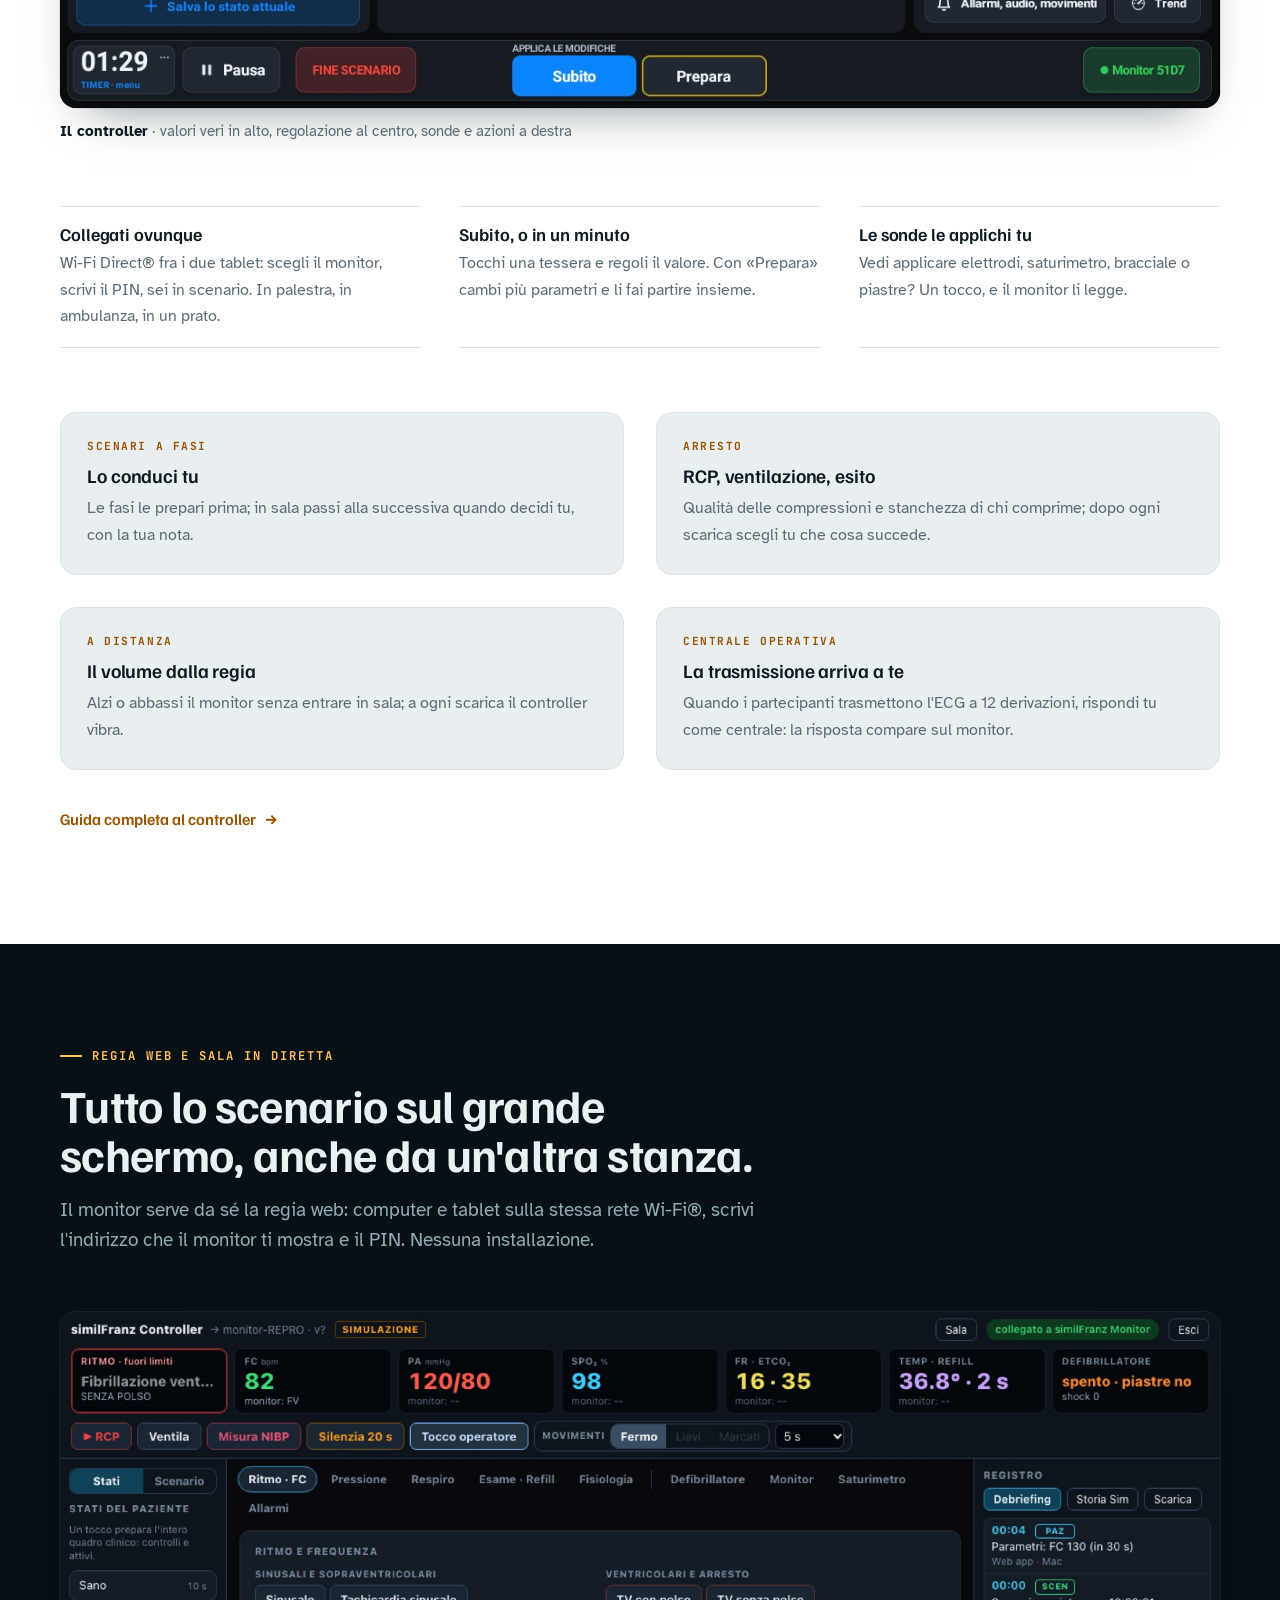
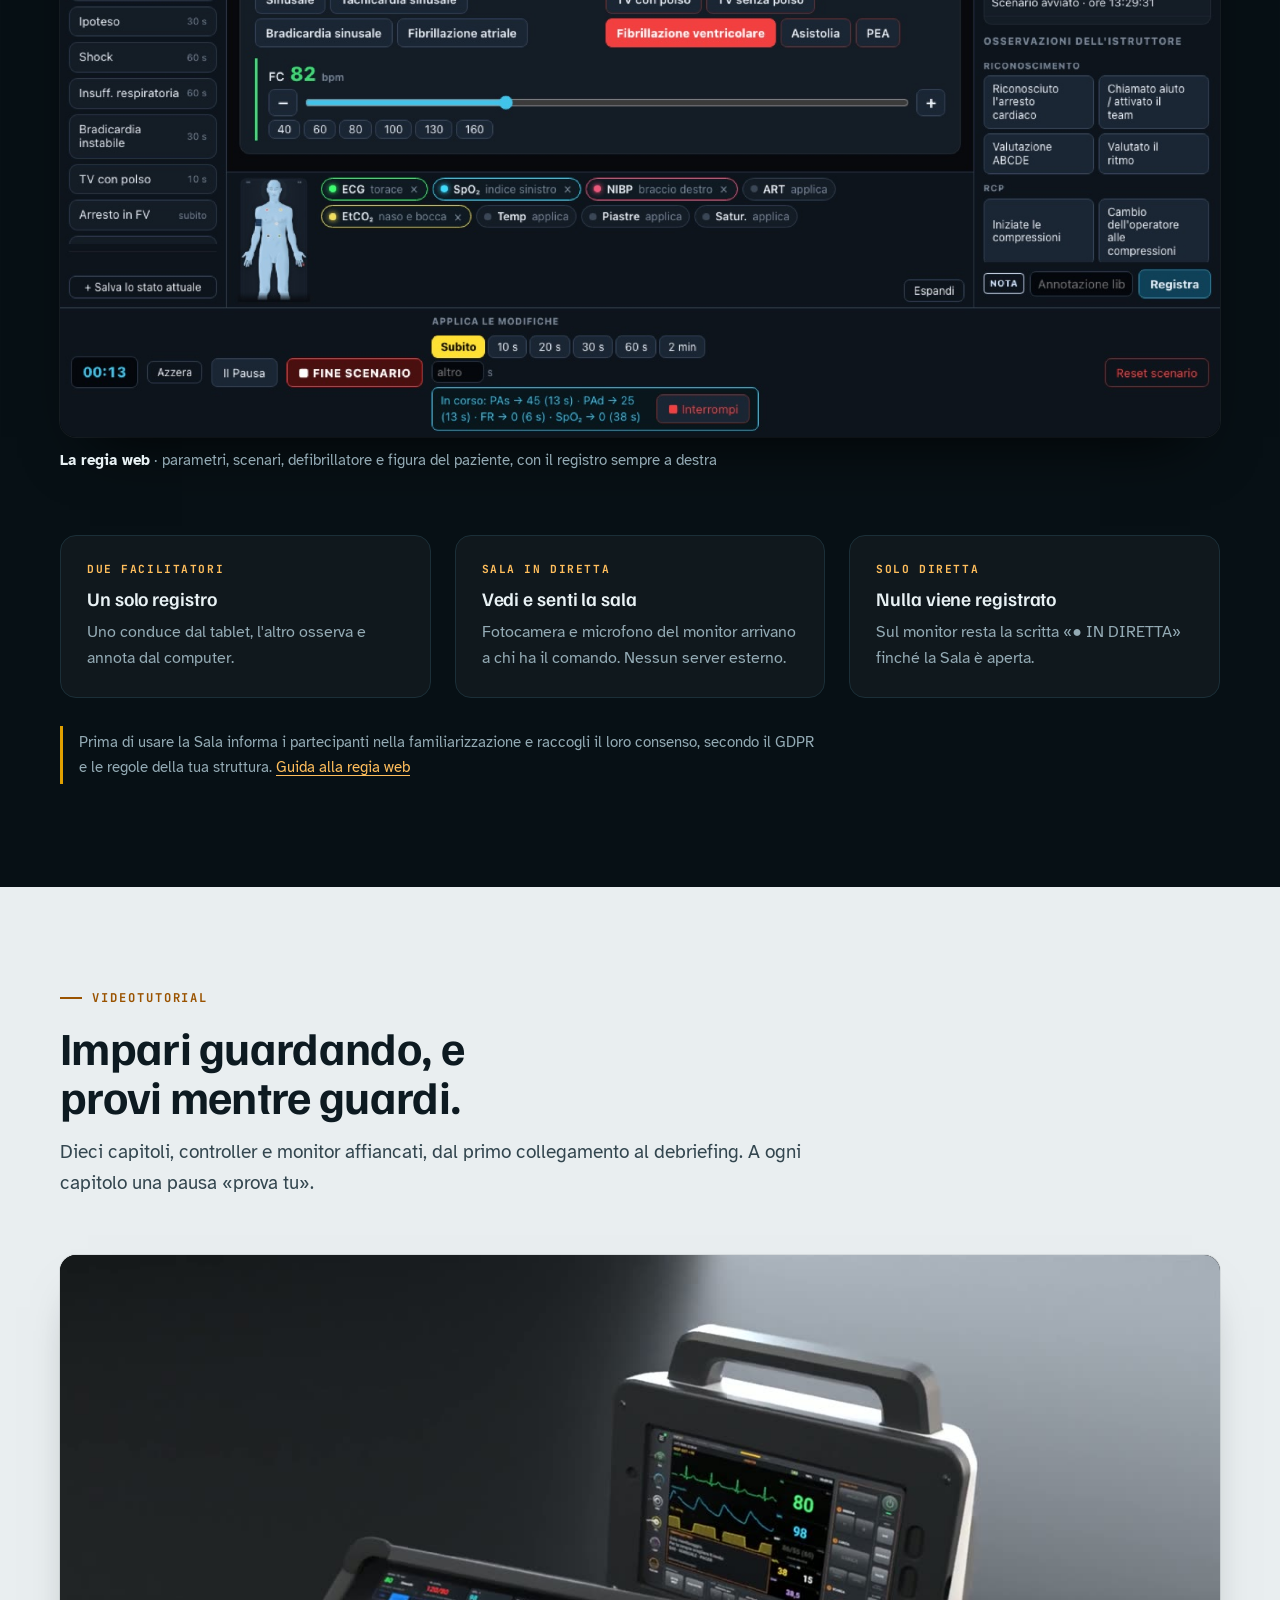
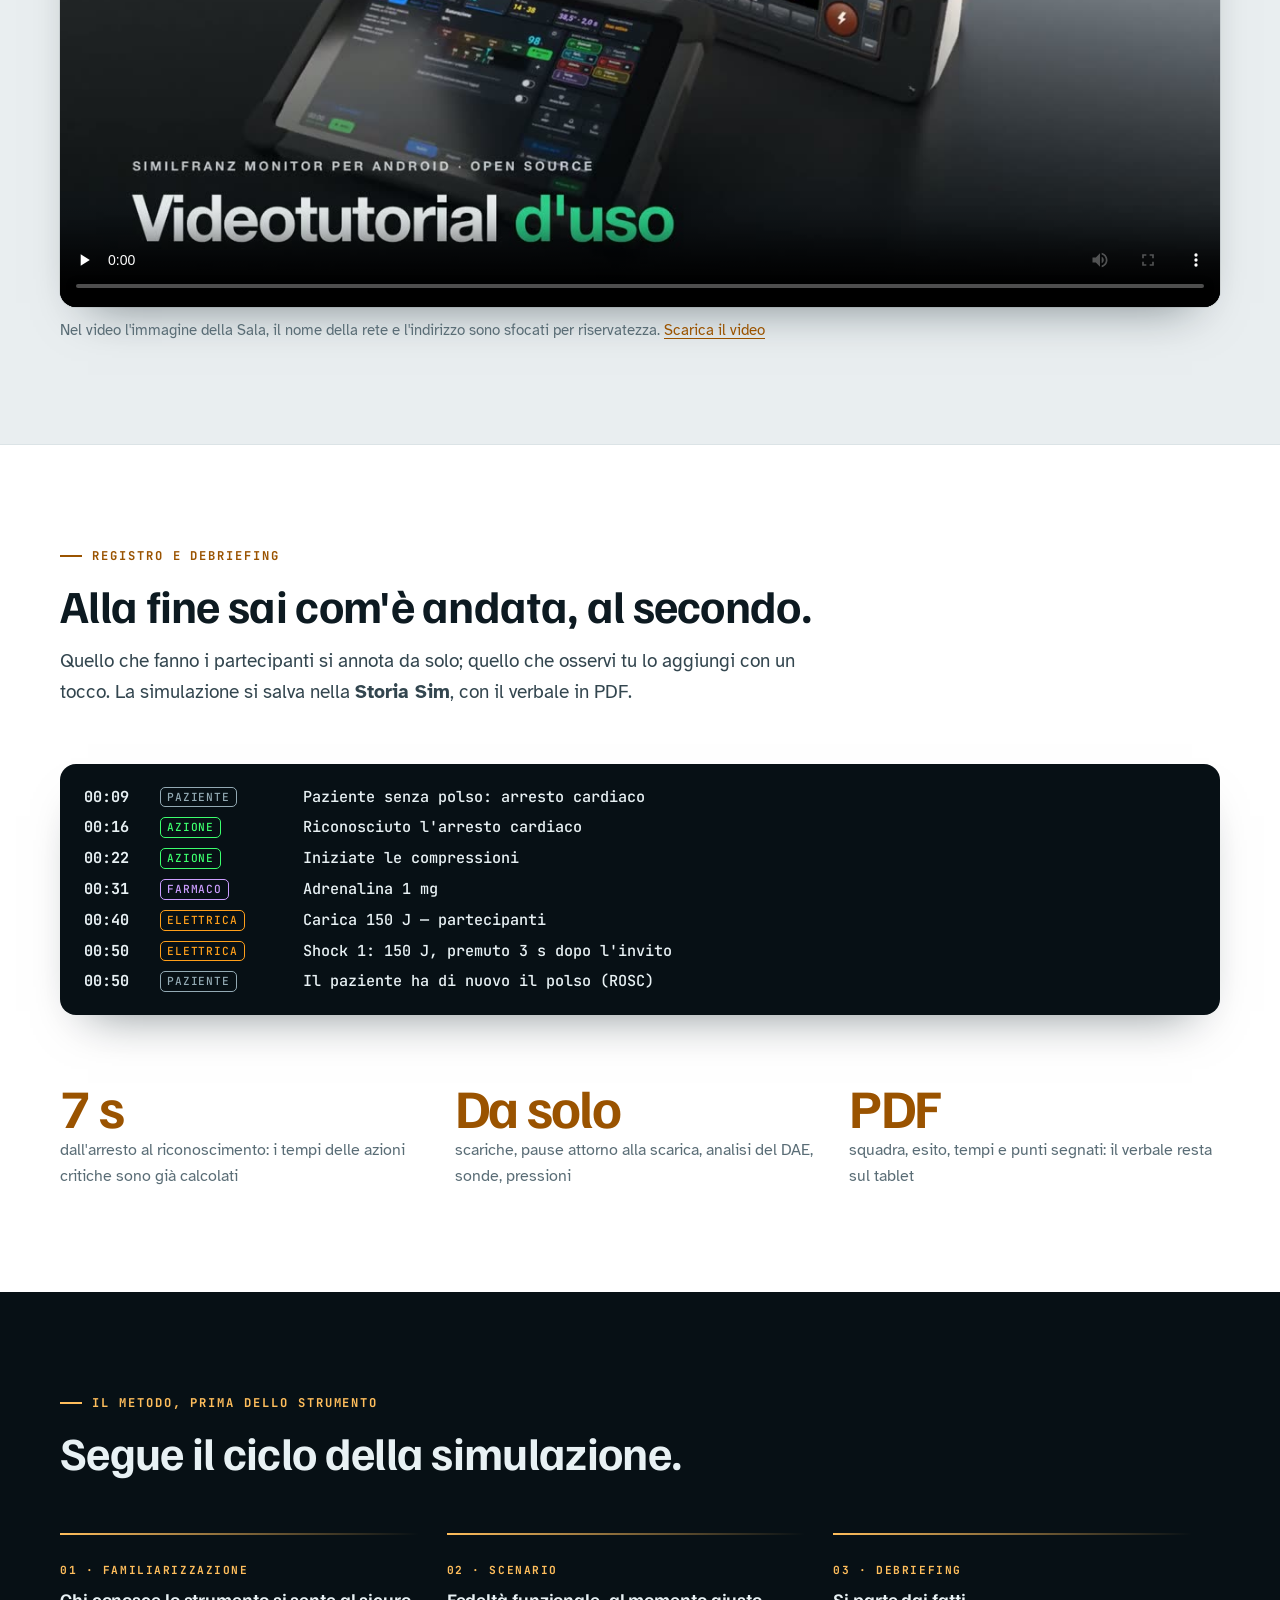
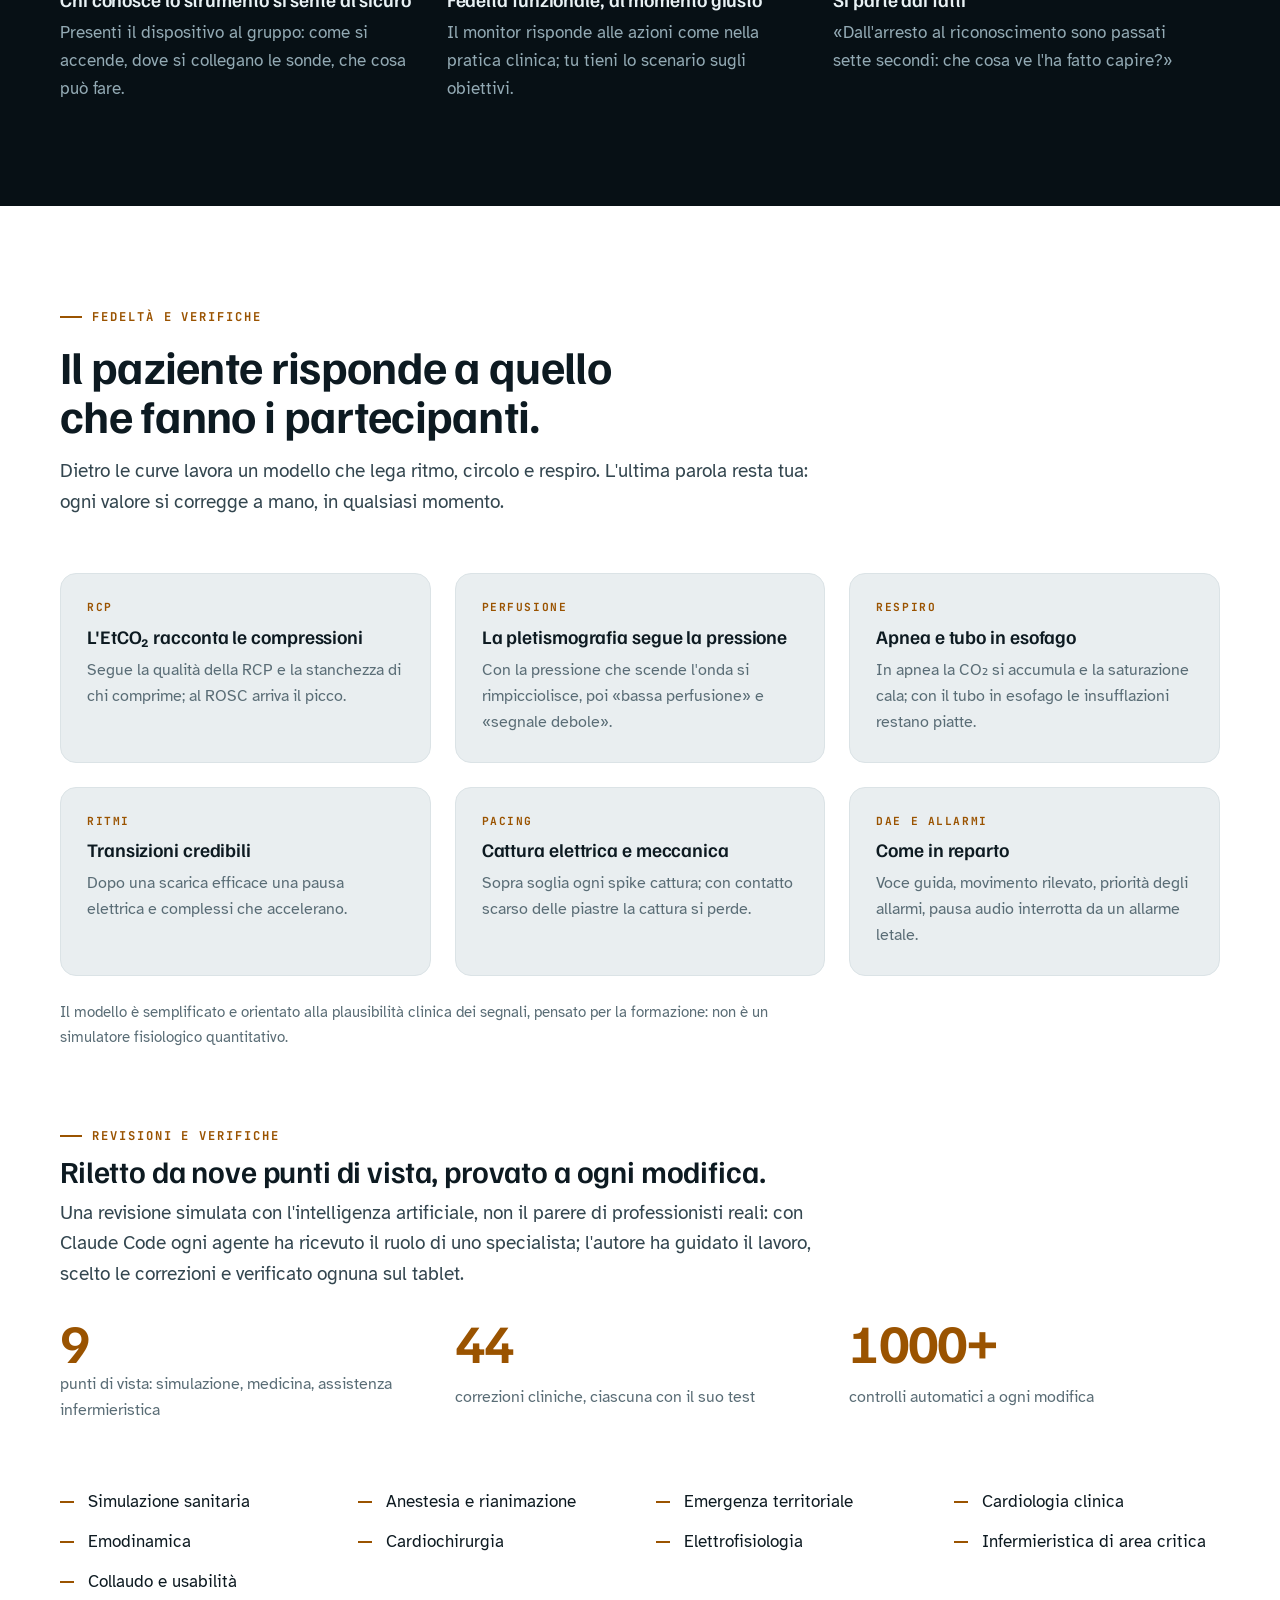
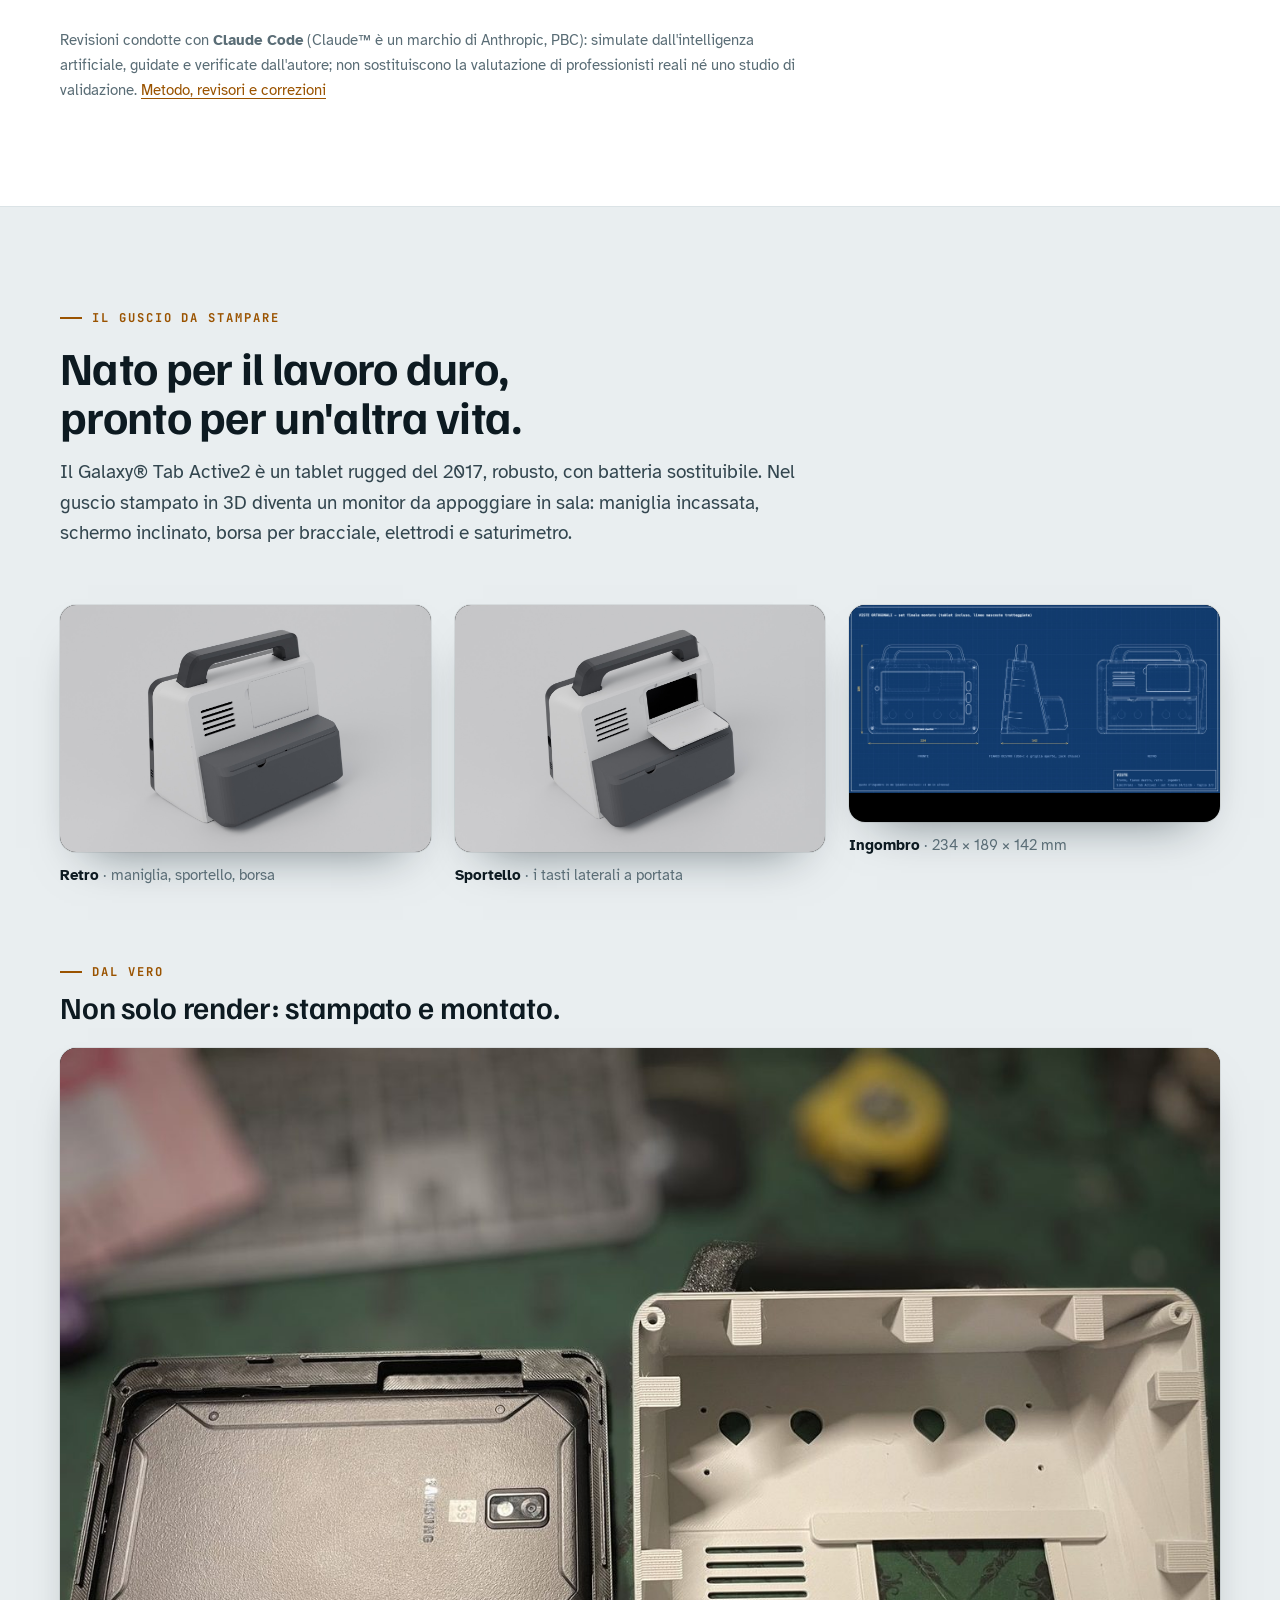
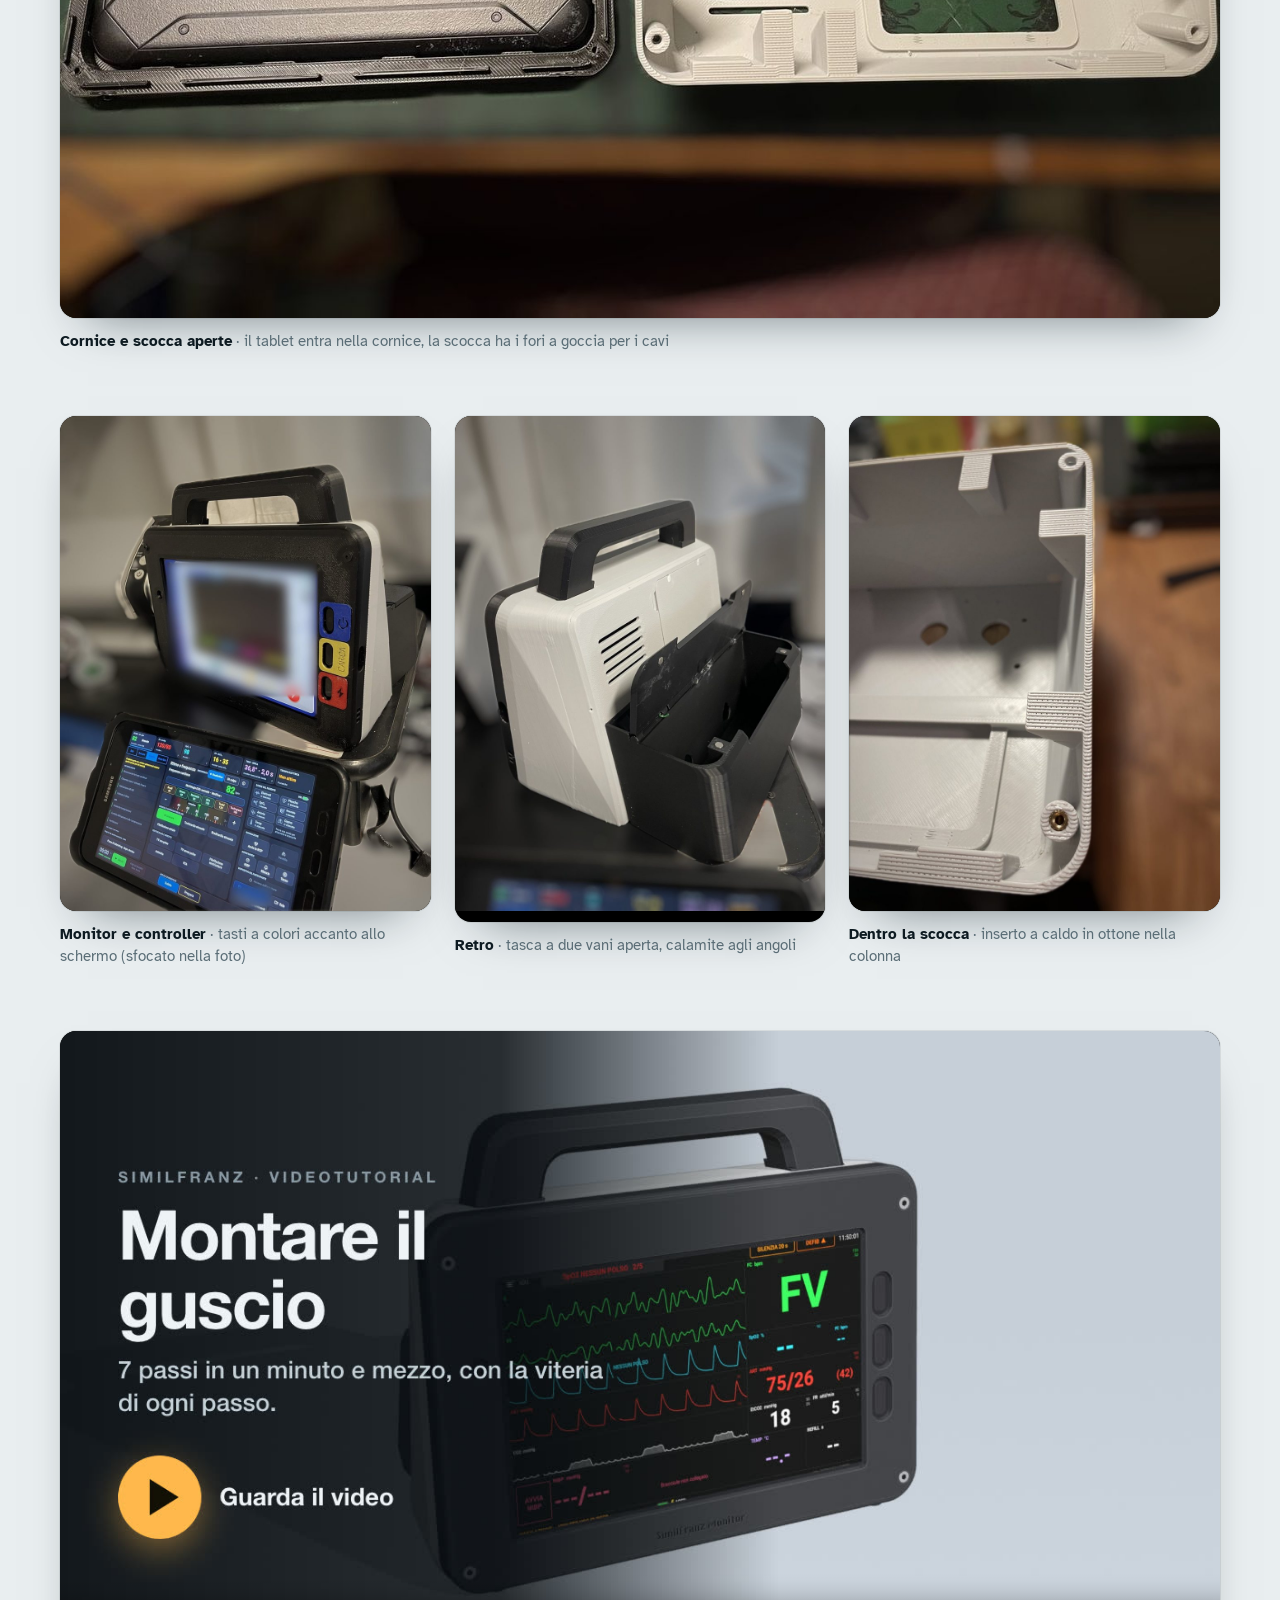
==== commit 116e8189: "Pagina riallineata all'audit UI/UX: una sola CTA «Costruiscilo», stacchi fra le fasce, chiusura comu" ====
--- a/docs/index.html
+++ b/docs/index.html
@@ -13,31 +13,31 @@
    (immagine+testo affiancati, griglia regolare, passi numerati). Fasce chiare alternate a fasce «sala»
    (il nero-blu dello schermo del monitor). Identità: arancio similFranz Android; verde ECG, azzurro SpO2, ambra solo come colori clinici. */
 :root {
-  --bg: #f3f6f7; --surface: #ffffff; --ink: #0d1a21; --ink-2: #33464f; --muted: #5a6d76; --line: #dbe3e6;
+  --bg: #e9eef0; --surface: #ffffff; --ink: #0d1a21; --ink-2: #33464f; --muted: #5a6d76; --line: #dbe3e6;
   --room: #071015; --room-2: #0c1a21; --room-ink: #e8f1f4; --room-muted: #93aab4; --room-line: #1b2f38;
-  --ecg: #0f8a45; --ecg-screen: #3cff6e; --spo2: #0a86a6; --spo2-screen: #55dcff; --alarm: #e0a000; --regia: #0a7cff;
+  --ecg: #0f8a45; --ecg-screen: #3cff6e; --spo2: #0a86a6; --spo2-screen: #55dcff; --alarm: #e0a000; --regia: #0068d6;
   --brand: #9a5300; --brand-screen: #ffbe5c; --brand-hover: #ffd08a; --brand-ink: #1f1300; --brand-glow: rgba(255, 190, 92, .55);
-  --radius: 16px; --max: 1160px;
+  --radius: 16px; --max: 1160px; --text: 760px;
+  --acc-s: var(--brand-screen); --acc-t: var(--brand); --acc-ink: var(--brand-ink);
   --font-display: "Familjen Grotesk", "Helvetica Neue", Arial, sans-serif;
   --font-body: "Atkinson Hyperlegible", "Segoe UI", Arial, sans-serif;
   --font-data: "JetBrains Mono", ui-monospace, Menlo, monospace;
 }
 @media (prefers-color-scheme: dark) {
   :root:not([data-theme="light"]) {
-    --bg: #0a1419; --surface: #0f1d24; --ink: #e6eff2; --ink-2: #c3d2d8; --muted: #9bb0b9; --line: #20363f;
-    --room: #04090c; --room-2: #0a161c; --ecg: #3fcf88; --spo2: #4fd0ec; --brand: #ffbe5c; color-scheme: dark;
+    --bg: #0a1419; --surface: #13242c; --ink: #e6eff2; --ink-2: #c3d2d8; --muted: #9bb0b9; --line: #20363f;
+    --room: #04090c; --room-2: #0d1a20; --ecg: #3fcf88; --spo2: #4fd0ec; --brand: #ffbe5c; --regia: #4da3ff; color-scheme: dark;
   }
 }
 :root[data-theme="dark"] {
-  --bg: #0a1419; --surface: #0f1d24; --ink: #e6eff2; --ink-2: #c3d2d8; --muted: #9bb0b9; --line: #20363f;
-  --room: #04090c; --room-2: #0a161c; --ecg: #3fcf88; --spo2: #4fd0ec; --brand: #ffbe5c; color-scheme: dark;
+  --bg: #0a1419; --surface: #13242c; --ink: #e6eff2; --ink-2: #c3d2d8; --muted: #9bb0b9; --line: #20363f;
+  --room: #04090c; --room-2: #0d1a20; --ecg: #3fcf88; --spo2: #4fd0ec; --brand: #ffbe5c; --regia: #4da3ff; color-scheme: dark;
 }
 *, *::before, *::after { box-sizing: border-box; }
 html { -webkit-text-size-adjust: 100%; scroll-behavior: smooth; scroll-padding-top: 68px; }
 @media (prefers-reduced-motion: reduce) { html { scroll-behavior: auto; } }
 body { margin: 0; background: var(--bg); color: var(--ink); font: 400 1.0625rem/1.65 var(--font-body); }
 a { color: var(--brand); text-underline-offset: 3px; }
-a:focus-visible, button:focus-visible { outline: 3px solid var(--brand); outline-offset: 3px; border-radius: 6px; }
 h1, h2, h3 { font-family: var(--font-display); line-height: 1.06; text-wrap: balance; margin: 0; letter-spacing: -0.015em; }
 h1 { font-size: clamp(2.4rem, 5.4vw, 4.1rem); font-weight: 700; }
 h2 { font-size: clamp(1.9rem, 3.6vw, 2.9rem); font-weight: 700; }
@@ -47,7 +47,7 @@
 b { font-weight: 700; }
 
 /* ---------- impalcatura ---------- */
-.band { padding: clamp(64px, 9vw, 120px) max(16px, env(safe-area-inset-left, 0px)); }
+.band { padding: clamp(64px, 8vw, 104px) max(16px, env(safe-area-inset-left, 0px)); }
 .band.flush-top { padding-top: 0; }
 .container { max-width: var(--max); margin: 0 auto; }
 .room { background: var(--room); color: var(--room-ink); }
@@ -58,7 +58,7 @@
 .head.center h2, .head.center .lead { width: 100%; }
 .note, .callout { max-width: 760px; }
 .head.center { margin-inline: auto; text-align: center; justify-items: center; }
-.eyebrow { font: 700 0.76rem/1 var(--font-data); letter-spacing: 0.16em; text-transform: uppercase; color: var(--brand); display: inline-flex; gap: 10px; align-items: center; }
+.eyebrow { font: 700 0.76rem/1.5 var(--font-data); letter-spacing: 0.16em; text-transform: uppercase; color: var(--brand); display: inline-flex; gap: 10px; align-items: center; }
 .eyebrow::before { content: ""; width: 22px; height: 2px; background: currentColor; }
 .head.center .eyebrow::before { display: none; }
 .room .eyebrow { color: var(--brand-screen); }
@@ -67,51 +67,16 @@
 .note { font-size: 0.95rem; color: var(--muted); max-width: 760px; }
 .room .note { color: var(--room-muted); }
 .room a { color: var(--brand-screen); }
-.room a:focus-visible, .room button:focus-visible { outline-color: var(--brand-screen); }
-.more { font: 600 1rem/1 var(--font-display); text-decoration: none; display: inline-flex; gap: 8px; align-items: center; }
-.more::after { content: "→"; transition: transform .15s; }
-.more:hover::after { transform: translateX(3px); }
-
-/* ---------- navigazione ---------- */
-.nav { position: sticky; top: 0; z-index: 10; background: color-mix(in srgb, var(--room) 88%, transparent); backdrop-filter: saturate(1.4) blur(12px); -webkit-backdrop-filter: saturate(1.4) blur(12px); border-bottom: 1px solid var(--room-line); }
-.nav .container { display: flex; align-items: center; gap: 24px; height: 60px; padding-inline: max(16px, env(safe-area-inset-left, 0px)); }
-.brand { font: 700 1.05rem/1 var(--font-display); color: var(--room-ink); text-decoration: none; display: inline-flex; gap: 10px; align-items: center; white-space: nowrap; }
-.brand i { width: 9px; height: 9px; border-radius: 50%; background: var(--brand-screen); box-shadow: 0 0 12px var(--brand-glow); }
-.brand small { font: 500 0.78rem/1 var(--font-data); color: var(--room-muted); letter-spacing: 0.06em; }
-.nav ul { list-style: none; margin: 0 0 0 auto; padding: 0; display: flex; gap: 4px; }
-.nav ul a { color: var(--room-muted); text-decoration: none; font: 600 0.92rem/1 var(--font-display); padding: 9px 11px; border-radius: 8px; }
-.nav ul a:hover { color: var(--room-ink); background: rgba(255,255,255,.06); }
-.nav .cta { background: var(--brand-screen); color: var(--brand-ink); font: 700 0.92rem/1 var(--font-display); padding: 10px 16px; border-radius: 999px; text-decoration: none; white-space: nowrap; }
-.nav .cta:hover { background: var(--brand-hover); }
-@media (max-width: 980px) { .nav ul { display: none; } .nav .cta { margin-left: auto; } }
-
-/* ---------- pulsanti ---------- */
-.ctas { display: flex; flex-wrap: wrap; gap: 12px; }
-.btn { display: inline-flex; align-items: center; gap: 10px; padding: 15px 22px; border-radius: 999px; font: 700 1rem/1 var(--font-display); text-decoration: none; border: 1.5px solid rgba(255,255,255,.22); color: var(--room-ink); }
-.room a.btn { color: var(--room-ink); }
-.btn.primary, .room a.btn.primary { background: var(--brand-screen); border-color: var(--brand-screen); color: var(--brand-ink); box-shadow: 0 10px 28px -14px var(--brand-glow); }
-.btn.primary:hover, .room a.btn.primary:hover { background: var(--brand-hover); border-color: var(--brand-hover); }
-.btn:hover { transform: translateY(-1px); }
-.btn.soon { border-style: dashed; color: var(--room-muted); cursor: default; }
-.btn.soon:hover { transform: none; }
+
+/* ---------- pulsanti: vedi la grammatica comune in fondo ---------- */
 
 /* ---------- apertura: centrata, immagine grande sotto ---------- */
-.hero { padding-top: clamp(56px, 8vw, 104px); padding-bottom: 0; overflow: hidden; }
 .hero-copy { display: grid; gap: 26px; justify-items: center; text-align: center; max-width: 760px; margin: 0 auto; }
-.hero h1 { font-size: clamp(2.5rem, 5.4vw, 4.4rem); max-width: 22ch; }
-.hero .eyebrow::before { display: none; }
+.hero h1 { max-width: 22ch; }
 .hero h1 em { font-style: normal; color: var(--brand-screen); }
 .hero .lead { color: #b9cad1; max-width: 62ch; }
-.hero .ctas { justify-content: center; }
-.safety { font-size: 0.95rem; color: var(--room-muted); max-width: 60ch; }
-.safety::before { content: "●"; color: var(--alarm); margin-right: 8px; }
-.hero-shot { margin: clamp(40px, 6vw, 72px) auto 0; max-width: var(--max); position: relative; }
+.hero-shot { margin: 40px auto 0; max-width: var(--max); position: relative; }
 .hero-shot img { width: 100%; border-radius: 22px; box-shadow: 0 40px 80px -30px rgba(0,0,0,.8), 0 0 0 1px rgba(255,255,255,.06); }
-.facts { margin-top: clamp(48px, 7vw, 88px); display: grid; grid-template-columns: repeat(4, minmax(0, 1fr)); border-top: 1px solid var(--room-line); }
-.facts div { padding: 28px 24px 32px; display: grid; gap: 8px; text-align: center; justify-items: center; }
-.facts div + div { border-left: 1px solid var(--room-line); }
-.facts b { font: 700 clamp(1.7rem, 2.6vw, 2.2rem)/1 var(--font-display); color: var(--room-ink); letter-spacing: -0.02em; }
-.facts span { color: var(--room-muted); font-size: 0.95rem; line-height: 1.45; max-width: 24ch; }
 
 /* ---------- immagini: un solo trattamento ---------- */
 .shot { margin: 0; display: grid; gap: 12px; }
@@ -155,8 +120,7 @@
 .room .card { background: rgba(255,255,255,.035); border-color: var(--room-line); }
 .card p { color: var(--muted); font-size: 1rem; }
 .room .card p { color: var(--room-muted); }
-.tag { font: 700 0.7rem/1 var(--font-data); letter-spacing: 0.14em; text-transform: uppercase; color: var(--brand); }
-.room .tag { color: var(--brand-screen); }
+.tag { font: 700 0.7rem/1.4 var(--font-data); letter-spacing: 0.14em; text-transform: uppercase; }
 
 /* passi numerati */
 .steps { counter-reset: s; }
@@ -184,8 +148,6 @@
 .room .big-num b { color: var(--brand-screen); }
 .big-num span { color: var(--muted); font-size: 0.98rem; }
 .room .big-num span { color: var(--room-muted); }
-.chips { display: flex; flex-wrap: wrap; gap: 10px; }
-.chips span { border: 1px solid var(--room-line); border-radius: 999px; padding: 9px 14px; font-size: 0.93rem; color: var(--room-ink); background: rgba(255,255,255,.03); }
 .callout { border-left: 3px solid var(--alarm); padding: 4px 0 4px 16px; color: var(--muted); font-size: 0.95rem; max-width: 760px; }
 .room .callout { color: var(--room-muted); }
 
@@ -200,9 +162,6 @@
   .hero-grid, .split, .g2 { grid-template-columns: 1fr; }
   .split.rev > :first-child { order: 0; }
   .g3, .g4, .cycle { grid-template-columns: 1fr 1fr; }
-  .facts { grid-template-columns: 1fr 1fr; }
-  .facts div:nth-child(3) { border-left: 0; }
-  .facts div:nth-child(n+3) { border-top: 1px solid var(--room-line); }
   footer .cols { column-count: 1; }
 }
 @media (max-width: 600px) {
@@ -211,14 +170,135 @@
   .log div { grid-template-columns: 4.2em 1fr; } .log i { display: none; }
 }
 /* smartphone verticale: ritocchi solo sotto i 760 px, il desktop resta com'è */
-@media (max-width: 760px) {
-  .hero .eyebrow { flex-wrap: wrap; justify-content: center; line-height: 1.5; row-gap: 2px; }
-}
 @media (max-width: 600px) {
   .log div { align-items: start; } .log span { white-space: normal; }
-  .more { padding-block: 14px; margin-block: -14px; }
 }
 @media (max-width: 400px) { .hero .eyebrow { letter-spacing: 0.12em; } }
+
+/* ================= grammatica comune similFranz (audit del 26/11/2026) =================
+   Blocco identico sulle pagine Saturimetro, Monitor su iOS e Monitor su Android: cambiano solo le variabili
+   d'accento definite in :root (--acc-s colore schermo, --acc-t variante per testi e pulsanti sul chiaro,
+   --acc-ink inchiostro sopra l'accento). */
+:root { --acc-fill-ink: #fff; }
+@media (prefers-color-scheme: dark) { :root:not([data-theme="light"]) { --acc-fill-ink: var(--acc-ink); } }
+:root[data-theme="dark"] { --acc-fill-ink: var(--acc-ink); }
+
+/* fasce: stacco visibile fra due fasce chiare (e fra tutte, nel tema scuro), padding più corto */
+.band { padding-top: clamp(64px, 8vw, 104px); padding-bottom: clamp(64px, 8vw, 104px); }
+.band:not(.room) + .band:not(.room) { border-top: 1px solid var(--line); }
+@media (prefers-color-scheme: dark) {
+  :root:not([data-theme="light"]) .band + .band, :root:not([data-theme="light"]) .band + footer { border-top: 1px solid var(--line); }
+}
+:root[data-theme="dark"] .band + .band, :root[data-theme="dark"] .band + footer { border-top: 1px solid var(--line); }
+
+/* testi: occhiello, larghezze, didascalie */
+.eyebrow { line-height: 1.5; color: var(--acc-t); }
+.room .eyebrow { color: var(--acc-s); }
+.head.center .eyebrow { justify-self: center; }
+.head.center .eyebrow::before { display: none; }
+.body p, .stack > p { max-width: var(--text); }
+.shot figcaption { max-width: var(--text); }
+.after { margin-top: clamp(28px, 4vw, 40px); }
+.center-note { margin-inline: auto; text-align: center; }
+.tag { color: var(--acc-t); }
+.room .tag { color: var(--acc-s); }
+.steps .card::before { color: var(--acc-t); }
+.room .steps .card::before { color: var(--acc-s); }
+
+/* focus e link «→» */
+a:focus-visible, button:focus-visible, summary:focus-visible { outline: 3px solid var(--acc-t); outline-offset: 3px; border-radius: 6px; }
+.room a:focus-visible, .room button:focus-visible, footer a:focus-visible, footer summary:focus-visible { outline-color: var(--acc-s); }
+.more { font: 600 1rem/1.2 var(--font-display); text-decoration: none; display: inline-flex; gap: 8px; align-items: center; min-height: 44px; }
+.more::after { content: "→"; transition: transform .15s; }
+.more:hover { text-decoration: underline; }
+.more:hover::after { transform: translateX(3px); }
+
+/* pulsanti: primaria piena (variante scura sul chiaro, accento schermo in sala), secondaria con bordo */
+.ctas { display: flex; flex-wrap: wrap; gap: 12px; }
+.ctas.center { justify-content: center; }
+.btn { display: inline-flex; align-items: center; justify-content: center; gap: 10px; min-height: 48px; padding: 14px 22px; border-radius: 999px;
+  font: 700 1rem/1.1 var(--font-display); text-decoration: none; cursor: pointer; background: transparent;
+  color: var(--ink); border: 1.5px solid var(--line); transition: background .2s, border-color .2s, filter .2s; }
+.room .btn, .room a.btn { color: var(--room-ink); border-color: rgba(255,255,255,.22); }
+.btn.primary, a.btn.primary { background: var(--acc-t); border-color: var(--acc-t); color: var(--acc-fill-ink); }
+.room .btn.primary, .room a.btn.primary { background: var(--acc-s); border-color: var(--acc-s); color: var(--acc-ink); }
+.btn:not(.primary):hover { background: color-mix(in srgb, currentColor 8%, transparent); border-color: currentColor; }
+.btn.primary:hover { filter: brightness(1.08); }
+
+/* apertura: occhiello · h1 · lead · 1 primaria + 1 secondaria · DOI · sicurezza · dispositivo · fatti */
+.band.hero { padding-top: clamp(40px, 5vw, 72px); padding-bottom: 0; overflow: hidden; }
+.hero-copy { gap: 20px; }
+.hero h1 { font-size: clamp(2.4rem, 5.4vw, 4.1rem); }
+.hero .eyebrow { flex-wrap: wrap; justify-content: center; justify-self: center; }
+.hero .eyebrow::before { display: none; }
+.hero .ctas { justify-content: center; margin-top: 6px; }
+.room a.doi-badge, .doi-badge { display: inline-flex; align-items: center; min-height: 32px; font: 500 0.8rem/1.4 var(--font-data); letter-spacing: 0.02em; color: var(--room-muted); text-decoration: none; }
+.room a.doi-badge:hover { color: var(--room-ink); text-decoration: underline; }
+.safety { font-size: 0.95rem; color: var(--room-muted); max-width: 60ch; }
+.safety::before { content: "●"; color: var(--alarm); margin-right: 8px; }
+.facts { margin-top: clamp(48px, 7vw, 88px); display: grid; grid-template-columns: repeat(4, minmax(0, 1fr)); border-top: 1px solid var(--room-line); }
+.facts div { padding: 28px 24px 32px; display: grid; gap: 8px; text-align: center; justify-items: center; align-content: start; }
+.facts div + div { border-left: 1px solid var(--room-line); }
+.facts b { font: 700 clamp(1.7rem, 2.6vw, 2.2rem)/1 var(--font-display); color: var(--room-ink); letter-spacing: -0.02em; }
+.facts span { color: var(--room-muted); font-size: 0.95rem; line-height: 1.45; max-width: 24ch; }
+
+/* elenchi informativi: un trattino, mai una pillola con bordo (riservata ai pulsanti) */
+.list { list-style: none; padding: 0; margin: 0; display: grid; gap: 12px; }
+.list li { padding-left: 28px; position: relative; }
+.list li::before { content: ""; position: absolute; left: 0; top: 0.78em; width: 14px; height: 2px; background: var(--acc-t); }
+.room .list li::before { background: var(--acc-s); }
+.list.cols { grid-template-columns: repeat(auto-fill, minmax(min(100%, 240px), 1fr)); column-gap: 32px; }
+
+/* usalo, citalo, miglioralo */
+.cita-cols { max-width: 960px; margin-inline: auto; }
+.cita-cols .card { gap: 14px; }
+.cite { display: block; font: 500 0.88rem/1.55 var(--font-data); background: var(--bg); border: 1px solid var(--line); border-radius: 10px; padding: 14px 16px; color: var(--ink); overflow-wrap: anywhere; }
+.paper .cite { background: var(--surface); }
+.cita-cols .btn { justify-self: start; min-height: 44px; padding: 10px 18px; font-size: 0.95rem; }
+
+/* l'ecosistema: tre schede-link, «Sei qui» sulla pagina corrente */
+.eco-cards { display: grid; grid-template-columns: repeat(3, minmax(0, 1fr)); gap: clamp(16px, 2.4vw, 24px); }
+.eco-card { position: relative; display: grid; gap: 10px; align-content: start; padding: 30px 26px 24px; border-radius: var(--radius); background: var(--bg); border: 1px solid var(--line);
+  color: var(--ink); text-decoration: none; overflow: hidden; transition: border-color .2s, box-shadow .2s, transform .2s; }
+.eco-card::before { content: ""; position: absolute; left: 0; right: 0; top: 0; height: 4px; background: var(--a); }
+.eco-card h3 { display: flex; align-items: center; gap: 10px; }
+.eco-card h3 i { width: 10px; height: 10px; border-radius: 50%; flex: none; background: var(--a); box-shadow: 0 0 0 3px color-mix(in srgb, var(--a) 28%, transparent); }
+.eco-card p { color: var(--muted); font-size: 1rem; }
+.eco-card .go { font: 600 1rem/1.2 var(--font-display); color: var(--acc-t); margin-top: 4px; }
+.eco-card .go::after { content: " →"; }
+.eco-card.here { border: 2px solid var(--acc-t); }
+.eco-card.here .tag { justify-self: start; }
+a.eco-card:hover { border-color: var(--ink); box-shadow: 0 18px 36px -24px rgba(6, 22, 30, .45); transform: translateY(-2px); }
+a.eco-card:hover .go { text-decoration: underline; }
+.eco-hub { text-align: center; margin-top: clamp(24px, 3vw, 32px); }
+
+/* footer: tre colonne brevi, il testo legale in un riquadro che si apre */
+footer .cols3 { display: grid; grid-template-columns: repeat(3, minmax(0, 1fr)); gap: 20px 48px; }
+footer .cols3 p > b:first-child { display: block; margin-bottom: 4px; }
+footer details { margin-top: 32px; padding-top: 10px; border-top: 1px solid var(--room-line); }
+footer summary { list-style: none; cursor: pointer; color: var(--room-ink); font: 600 0.95rem/1.4 var(--font-display); min-height: 44px; display: flex; align-items: center; gap: 8px; }
+footer summary::-webkit-details-marker { display: none; }
+footer summary::before { content: "+"; display: inline-grid; place-items: center; width: 22px; height: 22px; border: 1px solid var(--room-line); border-radius: 50%; font: 700 0.9rem/1 var(--font-data); color: var(--acc-s); }
+footer details[open] summary::before { content: "−"; }
+footer details p { margin: 8px 0 14px; }
+
+@media (max-width: 900px) {
+  .facts { grid-template-columns: 1fr 1fr; }
+  .facts div:nth-child(3) { border-left: 0; }
+  .facts div:nth-child(n+3) { border-top: 1px solid var(--room-line); }
+  .eco-cards, footer .cols3 { grid-template-columns: 1fr; }
+}
+@media (max-width: 600px) {
+  .hero .ctas, .ctas.center { flex-direction: column; align-items: stretch; width: 100%; max-width: 340px; margin-inline: auto; }
+  .head.center .lead { text-align: left; }
+  .facts div { padding: 22px 12px 24px; }
+}
+@media (prefers-reduced-motion: reduce) {
+  .btn, .eco-card, .more::after { transition: none; }
+  a.eco-card:hover { transform: none; }
+}
+.btn[hidden] { display: none; }
+.eyebrow.regia { color: var(--regia); }
 </style>
 </head>
 <body>
@@ -245,14 +325,14 @@
 .sf-eco .rt{font:700 11px/1 ui-monospace,SFMono-Regular,Menlo,monospace;letter-spacing:.05em;color:var(--acc);min-width:52px;text-align:right;white-space:nowrap}
 .sf-eco .rt.al{color:#ff5d5d;animation:sfEcoAl .8s steps(2) infinite}
 .sf-eco .sec{display:flex;gap:2px;margin:0 auto;padding:0 8px}
-.sf-eco .sec a{position:relative;height:36px;display:inline-flex;align-items:center;padding:0 11px;border-radius:9px;color:#a9bac2;white-space:nowrap;transition:color .2s,background .2s}
+.sf-eco .sec a{position:relative;height:40px;display:inline-flex;align-items:center;padding:0 11px;border-radius:9px;color:#a9bac2;white-space:nowrap;transition:color .2s,background .2s}
 .sf-eco .sec a:hover{color:#fff;background:rgba(255,255,255,.06)}
 .sf-eco .sec a.on{color:#fff}
 .sf-eco .sec a.on::after{content:"";position:absolute;left:11px;right:11px;bottom:4px;height:2px;border-radius:2px;background:var(--acc);box-shadow:0 0 6px var(--acc)}
 .sf-eco .cta{height:34px;display:inline-flex;align-items:center;background:var(--acc);color:#071015;padding:0 16px;border-radius:999px;font-weight:700;white-space:nowrap;transition:filter .2s,transform .2s}
 .sf-eco .cta:hover{filter:brightness(1.12);transform:translateY(-1px)}
 .sf-eco .seg{display:inline-flex;align-items:center;gap:2px;padding:3px;border-radius:999px;background:rgba(255,255,255,.05);border:1px solid rgba(255,255,255,.1)}
-.sf-eco .seg a{display:inline-flex;align-items:center;gap:7px;height:30px;padding:0 12px;border-radius:999px;color:#b4c3ca;white-space:nowrap;transition:background .2s,color .2s}
+.sf-eco .seg a{display:inline-flex;align-items:center;gap:7px;height:36px;padding:0 12px;border-radius:999px;color:#b4c3ca;white-space:nowrap;transition:background .2s,color .2s}
 .sf-eco .seg a i{width:8px;height:8px;border-radius:50%;background:var(--a);transition:box-shadow .2s}
 .sf-eco .seg a:hover{color:#fff;background:rgba(255,255,255,.08)}
 .sf-eco .seg a:hover i{box-shadow:0 0 0 3px rgba(255,255,255,.08),0 0 10px var(--a)}
@@ -266,18 +346,20 @@
 @keyframes sfEcoBeat{0%{box-shadow:0 0 0 0 var(--a)}12%{box-shadow:0 0 0 4px rgba(255,255,255,.12)}40%,100%{box-shadow:0 0 0 7px transparent}}
 @keyframes sfEcoAl{50%{opacity:.35}}
 @media (max-width:760px){.sf-eco .mon{display:none}}
-@media (max-width:1430px){.sf-eco .sec{display:none}.sf-eco .rgt{margin-left:auto}}
+@media (max-width:1600px){.sf-eco.has-sec .mon,.sf-eco.has-sec .hub em{display:none}.sf-eco .sec a{padding:0 9px}}
+@media (max-width:1240px){.sf-eco .sec{display:none}.sf-eco .rgt{margin-left:auto}}
 @media (max-width:640px){.sf-eco{gap:6px}.sf-eco .hub em,.sf-eco .cta{display:none}.sf-eco .hub{padding:0 8px 0 4px}
   .sf-eco .seg a{padding:0 9px;gap:5px;height:36px}.sf-eco .seg{padding:2px}.sf-eco .seg .l{display:none}.sf-eco .seg .s{display:inline}}
 @media (max-width:380px){.sf-eco{padding:0 10px}.sf-eco .hub{padding:0 6px 0 2px;gap:6px}.sf-eco .seg a{padding:0 7px;gap:4px}}
+@media (pointer:coarse){.sf-eco .seg a,.sf-eco .hub,.sf-eco .cta{min-height:44px}.sf-eco{height:60px}}
 @media (prefers-reduced-motion:reduce){.sf-eco,.sf-eco .hub .hd,.sf-eco .rt.al{animation:none}.sf-eco{transition:none}}
 </style>
-<div class="sf-eco" id="sf-eco" role="navigation" aria-label="Ecosistema similFranz" style="--acc:#ffbe5c" data-onda="ecg">
+<div class="sf-eco has-sec" id="sf-eco" role="navigation" aria-label="Ecosistema similFranz" style="--acc:#ffbe5c" data-onda="ecg">
   <span class="pg" aria-hidden="true"></span>
   <a class="hub" href="https://franz8787.github.io/similfranz/" title="Torna all'ecosistema similFranz"><b>←</b> <strong>similFranz</strong> <em>ecosistema</em></a>
   <span class="mon" aria-hidden="true"><canvas></canvas></span>
   <div class="sec"><a href="#monitor">Monitor</a><a href="#controller">Regia</a><a href="#videotutorial">Video</a><a href="#debriefing">Debriefing</a><a href="#guscio">Guscio</a><a href="#guida">Guida</a></div>
-  <div class="rgt"><nav class="seg" aria-label="Gli strumenti similFranz"><a href="https://franz8787.github.io/similfranz-saturimetro/" style="--a:#5fd4ff" title="Saturimetro: SpO₂, polso e pletismografia su iPod touch®"><i></i><span class="l">Saturimetro</span><span class="s">Sat</span></a><a href="https://franz8787.github.io/similfranz-monitor/" style="--a:#46f2a0" title="Monitor iOS: Monitor-defibrillatore su iPad mini®"><i></i><span class="l">Monitor su iOS</span><span class="s">iOS</span></a><a href="https://franz8787.github.io/similfranz-monitor-android/" aria-current="page" style="--a:#ffbe5c" title="Monitor Android: Monitor-defibrillatore su tablet Android™"><i></i><span class="l">Monitor su Android</span><span class="s">Android</span></a></nav><a class="cta" href="#come">Inizia</a></div>
+  <div class="rgt"><nav class="seg" aria-label="Gli strumenti similFranz"><a href="https://franz8787.github.io/similfranz-saturimetro/" style="--a:#5fd4ff" title="Saturimetro: SpO₂, polso e pletismografia su iPod touch®"><i></i><span class="l">Saturimetro</span><span class="s">Sat</span></a><a href="https://franz8787.github.io/similfranz-monitor/" style="--a:#46f2a0" title="Monitor iOS: Monitor-defibrillatore su iPad mini®"><i></i><span class="l">Monitor su iOS</span><span class="s">iOS</span></a><a href="https://franz8787.github.io/similfranz-monitor-android/" aria-current="page" style="--a:#ffbe5c" title="Monitor Android: Monitor-defibrillatore su tablet Android™"><i></i><span class="l">Monitor su Android</span><span class="s">Android</span></a></nav><a class="cta" href="#come">Costruiscilo</a></div>
 </div>
 <style>.nav{display:none!important}</style>
 <script>
@@ -331,33 +413,18 @@
 <!-- sf-eco:fine -->
 
 
-<nav class="nav" aria-label="Sezioni">
-  <div class="container">
-    <a class="brand" href="#top"><i></i>similFranz <small>MONITOR ANDROID</small></a>
-    <ul>
-      <li><a href="#monitor">Monitor</a></li>
-      <li><a href="#controller">Regia</a></li>
-      <li><a href="#videotutorial">Video</a></li>
-      <li><a href="#debriefing">Debriefing</a></li>
-      <li><a href="#guscio">Guscio</a></li>
-      <li><a href="#guida">Guida</a></li>
-    </ul>
-    <a class="cta" href="#come">Inizia</a>
-  </div>
-</nav>
-
 <!-- ================= APERTURA ================= -->
 <header class="band room hero" id="top">
   <div class="container">
     <div class="hero-copy">
-      <span class="eyebrow">Simulazione sanitaria · open source · <a href="https://franz8787.github.io/similfranz/" style="color:inherit;white-space:nowrap;text-decoration:none">ecosistema similFranz →</a></span>
+      <span class="eyebrow">Simulazione sanitaria · fai da te · open source</span>
       <h1>Quel tablet rugged in fondo all'armadio ha ancora <em>un turno da fare</em>.</h1>
       <p class="lead">Un Samsung® Galaxy® Tab Active2 diventa il monitor-defibrillatore che i partecipanti usano davvero. Un secondo tablet diventa la tua regia: conduci lo scenario e raccogli i fatti per il debriefing.</p>
       <div class="ctas">
-        <a class="btn primary" href="#come">Inizia in tre passi</a>
-        <a class="btn" href="#insieme">Guardalo in azione</a>
-        <a class="btn" href="https://doi.org/10.5281/zenodo.24563982" title="Archiviato su Zenodo (CERN): citabile con DOI, punta sempre all'ultima versione">DOI 10.5281/zenodo.24563982</a>
+        <a class="btn primary" href="#come">Costruiscilo</a>
+        <a class="btn" href="https://github.com/Franz8787/similfranz-monitor-android">Il progetto su GitHub</a>
       </div>
+      <a class="doi-badge" href="https://doi.org/10.5281/zenodo.24563982" title="Archiviato su Zenodo (CERN): citabile con DOI, punta sempre all'ultima versione">DOI 10.5281/zenodo.24563982 ↗</a>
       <p class="safety">Solo per la simulazione sanitaria: non è un dispositivo medico, non misura e non eroga nulla.</p>
     </div>
     <figure class="hero-shot"><img src="img/hero_monitor_controller.jpg" alt="Il monitor similFranz su Galaxy Tab Active2 nel guscio stampato in 3D, con davanti il tablet di regia"></figure>
@@ -371,9 +438,9 @@
 </header>
 
 <!-- ================= IN AZIONE ================= -->
-<section class="band room" id="insieme">
-  <div class="container">
-    <div class="head center">
+<section class="band paper" id="insieme">
+  <div class="container">
+    <div class="head">
       <span class="eyebrow">Monitor e regia insieme</span>
       <h2>Tu tocchi il controller, il paziente risponde.</h2>
       <p class="lead">Alzi la frequenza, abbassi la pressione, cambi il ritmo: in sala il monitor si trasforma sotto gli occhi dei partecipanti, con gradualità o di colpo.</p>
@@ -420,7 +487,7 @@
 <section class="band paper" id="controller">
   <div class="container">
     <div class="head">
-      <span class="eyebrow" style="color: var(--regia)">La regia</span>
+      <span class="eyebrow regia">La regia</span>
       <h2>Lo scenario nel palmo della mano.</h2>
       <p class="lead">Il secondo tablet è il tuo. In alto i valori veri del paziente, sotto tutto quello che serve per guidare lo scenario. Lo usi in piedi, con una mano, anche con i guanti, mentre lo sguardo resta sul gruppo.</p>
     </div>
@@ -459,9 +526,9 @@
 </section>
 
 <!-- ================= VIDEOTUTORIAL ================= -->
-<section class="band room alt" id="videotutorial">
-  <div class="container">
-    <div class="head center">
+<section class="band" id="videotutorial">
+  <div class="container">
+    <div class="head">
       <span class="eyebrow">Videotutorial</span>
       <h2>Impari guardando, e provi mentre guardi.</h2>
       <p class="lead">Dieci capitoli, controller e monitor affiancati, dal primo collegamento al debriefing. A ogni capitolo una pausa «prova tu».</p>
@@ -474,7 +541,7 @@
 </section>
 
 <!-- ================= DEBRIEFING ================= -->
-<section class="band" id="debriefing">
+<section class="band paper" id="debriefing">
   <div class="container">
     <div class="head">
       <span class="eyebrow">Registro e debriefing</span>
@@ -514,10 +581,10 @@
 </section>
 
 <!-- ================= FEDELTÀ ================= -->
-<section class="band" id="verosimiglianza">
-  <div class="container">
-    <div class="head">
-      <span class="eyebrow">Fedeltà funzionale</span>
+<section class="band paper" id="verosimiglianza">
+  <div class="container">
+    <div class="head">
+      <span class="eyebrow">Fedeltà e verifiche</span>
       <h2>Il paziente risponde a quello che fanno i partecipanti.</h2>
       <p class="lead">Dietro le curve lavora un modello che lega ritmo, circolo e respiro. L'ultima parola resta tua: ogni valore si corregge a mano, in qualsiasi momento.</p>
     </div>
@@ -530,15 +597,10 @@
       <div class="card"><span class="tag">DAE e allarmi</span><h3>Come in reparto</h3><p>Voce guida, movimento rilevato, priorità degli allarmi, pausa audio interrotta da un allarme letale.</p></div>
     </div>
     <p class="note" style="margin-top: 24px">Il modello è semplificato e orientato alla plausibilità clinica dei segnali, pensato per la formazione: non è un simulatore fisiologico quantitativo.</p>
-  </div>
-</section>
-
-<!-- ================= REVISIONI ================= -->
-<section class="band room" id="revisione">
-  <div class="container">
-    <div class="head">
+
+    <div class="sub" id="revisione">
       <span class="eyebrow">Revisioni e verifiche</span>
-      <h2>Riletto da nove punti di vista, provato a ogni modifica.</h2>
+      <h3>Riletto da nove punti di vista, provato a ogni modifica.</h3>
       <p class="lead">Una revisione simulata con l'intelligenza artificiale, non il parere di professionisti reali: con Claude Code ogni agente ha ricevuto il ruolo di uno specialista; l'autore ha guidato il lavoro, scelto le correzioni e verificato ognuna sul tablet.</p>
     </div>
     <div class="g3">
@@ -546,9 +608,9 @@
       <div class="big-num"><b>44</b><span>correzioni cliniche, ciascuna con il suo test</span></div>
       <div class="big-num"><b>1000+</b><span>controlli automatici a ogni modifica</span></div>
     </div>
-    <div class="chips gap-top">
-      <span>Simulazione sanitaria</span><span>Anestesia e rianimazione</span><span>Emergenza territoriale</span><span>Cardiologia clinica</span><span>Emodinamica</span><span>Cardiochirurgia</span><span>Elettrofisiologia</span><span>Infermieristica di area critica</span><span>Collaudo e usabilità</span>
-    </div>
+    <ul class="list cols gap-top">
+      <li>Simulazione sanitaria</li><li>Anestesia e rianimazione</li><li>Emergenza territoriale</li><li>Cardiologia clinica</li><li>Emodinamica</li><li>Cardiochirurgia</li><li>Elettrofisiologia</li><li>Infermieristica di area critica</li><li>Collaudo e usabilità</li>
+    </ul>
     <p class="note" style="margin-top: 32px">Revisioni condotte con <b>Claude Code</b> (Claude™ è un marchio di Anthropic, PBC): simulate dall'intelligenza artificiale, guidate e verificate dall'autore; non sostituiscono la valutazione di professionisti reali né uno studio di validazione. <a href="https://github.com/Franz8787/similfranz-monitor-android/tree/main/revisioni">Metodo, revisori e correzioni</a></p>
   </div>
 </section>
@@ -579,11 +641,8 @@
       <li><h3>Ogni vite trova il suo inserto</h3><p>Nessuna compenetrazione fra i pezzi; inserti a caldo presi per intero, tasti e USB-C raggiungibili.</p></li>
       <li><h3>File puliti per la stampante</h3><p>Ogni STL è un pezzo chiuso, già orientato per la stampa.</p></li>
     </ul>
-    <div class="g2 gap-top">
-      <figure class="shot"><div class="frame"><img src="img/guscio_pedana.jpg" alt="Prova sulla pedana inclinabile: il guscio in avanti, all'indietro e di lato, con il grafico degli angoli di ribaltamento" loading="lazy"></div><figcaption><b>Pedana inclinabile</b> · in avanti, all'indietro e di lato</figcaption></figure>
-      <figure class="shot"><div class="frame"><img src="img/guscio_montabilita.jpg" alt="Tavola di montabilità: esploso con l'ordine di montaggio e la tabella delle verifiche di viti, inserti e giochi" loading="lazy"></div><figcaption><b>Montabilità</b> · esploso e verifiche di viti e giochi</figcaption></figure>
-    </div>
-    <p class="note" style="margin-top: 24px">Il guscio è stato stampato e montato; le prove di stabilità e montabilità qui sopra sono simulazioni al computer e non una certificazione. <a href="https://github.com/Franz8787/similfranz-monitor-android/tree/main/stampa3d">I file da stampare</a> · <a href="https://github.com/Franz8787/similfranz-monitor-android/blob/main/stampa3d/MONTAGGIO.md">il montaggio passo per passo</a> · <a href="https://github.com/Franz8787/similfranz-monitor-android/blob/main/stampa3d/verifiche/VERIFICHE.md">le verifiche</a> · stampata, in prova d'uso: <a href="https://github.com/Franz8787/similfranz-monitor-android/tree/main/stampa3d/tasca_due_vani">la tasca a due vani</a></p>
+    <p class="after"><a class="more" href="https://github.com/Franz8787/similfranz-monitor-android/blob/main/stampa3d/verifiche/VERIFICHE.md">Tutte le verifiche, con le tavole della pedana e della montabilità</a></p>
+    <p class="note" style="margin-top: 16px">Il guscio è stato stampato e montato; le prove di stabilità e montabilità qui sopra sono simulazioni al computer e non una certificazione. <a href="https://github.com/Franz8787/similfranz-monitor-android/tree/main/stampa3d">I file da stampare</a> · <a href="https://github.com/Franz8787/similfranz-monitor-android/blob/main/stampa3d/MONTAGGIO.md">il montaggio passo per passo</a> · <a href="https://github.com/Franz8787/similfranz-monitor-android/blob/main/stampa3d/verifiche/VERIFICHE.md">le verifiche</a> · stampata, in prova d'uso: <a href="https://github.com/Franz8787/similfranz-monitor-android/tree/main/stampa3d/tasca_due_vani">la tasca a due vani</a></p>
   </div>
 </section>
 
@@ -617,9 +676,9 @@
       <div class="card"><h3>Porta lo scenario in sala</h3><p>Collegamento, regia, scenari, debriefing: tutto nella guida all'uso.</p><a class="more" href="https://github.com/Franz8787/similfranz-monitor-android/blob/main/docs/03-uso.md">La guida</a></div>
       <div class="card"><h3>Stampa il guscio</h3><p>Maniglia, schermo inclinato, borsa per cavi e sonde.</p><a class="more" href="https://github.com/Franz8787/similfranz-monitor-android/tree/main/stampa3d">I file</a></div>
     </div>
-    <div class="ctas" style="justify-content: center; margin-top: 40px">
-      <a class="btn primary" href="https://github.com/Franz8787/similfranz-monitor-android">Scarica il progetto</a>
-      <a class="btn" href="https://doi.org/10.5281/zenodo.24563982" title="Archiviato su Zenodo (CERN): citabile con DOI, punta sempre all'ultima versione">DOI 10.5281/zenodo.24563982</a>
+    <div class="ctas center after">
+      <a class="btn primary" href="https://github.com/Franz8787/similfranz-monitor-android">Il progetto su GitHub</a>
+      <a class="btn" href="https://github.com/Franz8787/similfranz-monitor-android/tree/main/docs">Guida completa</a>
     </div>
   </div>
 </section>
@@ -630,9 +689,21 @@
     <div class="head center">
       <span class="eyebrow">Usalo, citalo, miglioralo</span>
       <h2>Il lavoro di uno diventa di tutti.</h2>
-      <p class="lead">Se similFranz ti è utile in un corso, un poster, una tesi o un articolo, usalo liberamente: è nato per questo. Citarlo è il modo più semplice per far sapere ad altri formatori, istruttori e facilitatori di simulazione che esiste, e per tenere unita la rete di chi lo usa. Trovi il DOI su Zenodo e la citazione già pronta, anche nel pulsante «Cite this repository» su GitHub®. E se lo migliori, raccontacelo su GitHub: segnalazioni, idee e modifiche sono benvenute.</p>
-    </div>
-    <div class="ctas" style="justify-content: center">
+      <p class="lead">Se similFranz ti è utile in un corso, un poster, una tesi o un articolo, usalo liberamente: è nato per questo. Citarlo fa sapere ad altri formatori, istruttori e facilitatori di simulazione che esiste, e tiene unita la rete di chi lo usa.</p>
+    </div>
+    <div class="g2 cita-cols">
+      <div class="card">
+        <h3>Citalo</h3>
+        <p>Ogni versione è archiviata su Zenodo, l'archivio scientifico del CERN, con un DOI permanente: <a href="https://doi.org/10.5281/zenodo.24563982">10.5281/zenodo.24563982</a>. La citazione è pronta anche nel pulsante «Cite this repository» su GitHub®.</p>
+        <code class="cite" id="cite-text">Palmisano, F. (2026). similFranz Monitor per Android: simulatore di monitor-defibrillatore guidato dal facilitatore, su tablet riutilizzati, per la simulazione sanitaria. Zenodo. https://doi.org/10.5281/zenodo.24563982</code>
+        <button class="btn" type="button" data-copy="cite-text">Copia la citazione</button>
+      </div>
+      <div class="card">
+        <h3>Miglioralo</h3>
+        <p>Se lo migliori, raccontacelo su GitHub: segnalazioni, idee e modifiche sono benvenute, così il lavoro di uno diventa di tutti.</p>
+      </div>
+    </div>
+    <div class="ctas center after">
       <a class="btn primary" href="https://github.com/Franz8787/similfranz-monitor-android#come-citarlo">Come citarlo</a>
       <a class="btn" href="https://github.com/Franz8787/similfranz-monitor-android/issues">Contribuisci su GitHub</a>
     </div>
@@ -640,30 +711,61 @@
 </section>
 
 <!-- ================= ECOSISTEMA ================= -->
-<section class="band">
-  <div class="container">
-    <div class="head center" style="margin-bottom: 0">
+<section class="band paper" id="ecosistema">
+  <div class="container">
+    <div class="head center">
       <span class="eyebrow">L'ecosistema similFranz</span>
       <h2>Vecchi dispositivi che tornano in sala.</h2>
-      <p class="lead">similFranz è nato con un <a href="https://franz8787.github.io/similfranz-saturimetro/">saturimetro su iPod touch® 4</a> ed è cresciuto con il <a href="https://franz8787.github.io/similfranz-monitor/">monitor su iPad mini®</a>: questa è la sua versione Android. Tutto l'ecosistema sulla <a href="https://franz8787.github.io/similfranz/">pagina similFranz</a>, per formatori, istruttori e facilitatori di simulazione.</p>
-    </div>
-  </div>
-</section>
+      <p class="lead">similFranz è nato con un saturimetro su iPod touch® 4 ed è cresciuto con il monitor-defibrillatore su iPad mini® e su tablet Android™. È pensato per formatori, istruttori e facilitatori di simulazione, e per chiunque abbia un vecchio dispositivo da rimettere al lavoro.</p>
+    </div>
+    <div class="eco-cards">
+      <a class="eco-card" href="https://franz8787.github.io/similfranz-saturimetro/" style="--a:#5fd4ff"><span class="tag">Strumento similFranz</span><h3><i></i>Saturimetro</h3><p>SpO₂, polso e pletismografia su iPod touch®</p><span class="go">Vai alla pagina</span></a>
+      <a class="eco-card" href="https://franz8787.github.io/similfranz-monitor/" style="--a:#46f2a0"><span class="tag">Strumento similFranz</span><h3><i></i>Monitor su iOS</h3><p>Monitor-defibrillatore su iPad mini®, con la regia su iPad o iPod touch®</p><span class="go">Vai alla pagina</span></a>
+      <div class="eco-card here" style="--a:#ffbe5c" aria-current="page"><span class="tag">Sei qui</span><h3><i></i>Monitor su Android</h3><p>Monitor-defibrillatore su tablet Android™, con la regia su un secondo tablet</p></div>
+    </div>
+    <p class="eco-hub"><a class="more" href="https://franz8787.github.io/similfranz/">Tutto l'ecosistema sulla pagina similFranz</a></p>
+  </div>
+</section>
+<!-- ================= FINE ECOSISTEMA -->
 
 <footer>
   <div class="container">
-    <div class="cols">
-      <p><b>Solo per la simulazione sanitaria.</b> similFranz Monitor per Android è uno strumento per la formazione: <b>non è un dispositivo medico</b>, non misura parametri reali, non eroga energia e non va mai usato su persone o per decisioni cliniche. I valori, i ritmi e i comportamenti sono simulati e semplificati a scopo formativo: non sostituiscono linee guida, protocolli o la formazione certificata. Lo strumento non è stato ancora oggetto di studi di validazione.</p>
-      <p><b>Nessuna garanzia.</b> Il software è distribuito «così com'è», senza garanzie di alcun tipo, secondo la licenza GPL-3.0; i modelli 3D secondo la licenza CC BY-NC 4.0. Installazione delle app, stampa 3D e montaggio del guscio (compresi gli inserti a caldo con il saldatore) avvengono sotto la responsabilità di chi li esegue. L'autore non risponde di danni a persone, dispositivi o cose.</p>
-      <p><b>Revisioni e prove.</b> Le revisioni specialistiche citate in questa pagina sono simulate con l'intelligenza artificiale (Claude Code) e non sono il parere di professionisti reali. Le prove del guscio sono simulazioni al computer: richiamano il metodo della norma IEC 60601-1 ma non costituiscono una certificazione.</p>
-      <p><b>Privacy.</b> Se usi la ripresa della sala (videocamera e microfono del monitor) o scrivi nomi nella Storia Sim, informa i partecipanti e raccogli il loro consenso secondo il GDPR e le regole della tua struttura. Il progetto non invia dati a nessun server.</p>
-      <p><b>Marchi.</b> I layout sono originali e non riproducono dispositivi in commercio. Il progetto è indipendente e non è affiliato né approvato da Samsung, Google, Apple, Anthropic o da alcun produttore di monitor o defibrillatori. Samsung® e Galaxy® sono marchi registrati di Samsung Electronics Co., Ltd.; Android™ è un marchio di Google LLC; Wi-Fi® e Wi-Fi Direct® sono marchi registrati di Wi-Fi Alliance; Apple®, Mac®, iPad®, iPad mini® e iPod touch® sono marchi di Apple Inc., registrati negli Stati Uniti e in altri Paesi; Windows® è un marchio registrato di Microsoft Corporation; Linux® è un marchio registrato di Linus Torvalds; GitHub® è un marchio registrato di GitHub, Inc.; Claude™ è un marchio di Anthropic, PBC; IEC è la sigla della International Electrotechnical Commission. Tutti i marchi citati appartengono ai rispettivi titolari e sono usati solo per indicare la compatibilità.</p>
-    </div>
+    <div class="cols3">
+      <p><b>Solo per la simulazione sanitaria</b>similFranz Monitor per Android è uno strumento per la formazione: <b class="in">non è un dispositivo medico</b>, non misura parametri reali, non eroga energia e non va mai usato su persone o per decisioni cliniche. I valori, i ritmi e i comportamenti sono simulati e semplificati a scopo formativo: non sostituiscono linee guida, protocolli o la formazione certificata. Lo strumento non è stato ancora oggetto di studi di validazione.</p>
+      <p><b>Licenze e DOI</b>Codice e documentazione GPL-3.0, modelli 3D CC BY-NC 4.0 · archiviato su Zenodo: <a href="https://doi.org/10.5281/zenodo.24563982">DOI 10.5281/zenodo.24563982</a></p>
+      <p><b>Crediti</b>Sviluppato con l'aiuto di Claude Code, sotto la guida e la verifica dell'autore. Grazie a FraPizz, il collega che ha messo a disposizione i due tablet Android. Figura del paziente nella regia web: Goran tek-en con Rob Hurt, Wikimedia Commons, CC BY-SA 4.0.</p>
+    </div>
+    <details>
+      <summary>Marchi e note legali</summary>
+      <p><b class="in">Nessuna garanzia.</b> Il software è distribuito «così com'è», senza garanzie di alcun tipo, secondo la licenza GPL-3.0; i modelli 3D secondo la licenza CC BY-NC 4.0. Installazione delle app, stampa 3D e montaggio del guscio (compresi gli inserti a caldo con il saldatore) avvengono sotto la responsabilità di chi li esegue. L'autore non risponde di danni a persone, dispositivi o cose.</p>
+      <p><b class="in">Revisioni e prove.</b> Le revisioni specialistiche citate in questa pagina sono simulate con l'intelligenza artificiale (Claude Code) e non sono il parere di professionisti reali. Le prove del guscio sono simulazioni al computer: richiamano il metodo della norma IEC 60601-1 ma non costituiscono una certificazione.</p>
+      <p><b class="in">Privacy.</b> Se usi la ripresa della sala (videocamera e microfono del monitor) o scrivi nomi nella Storia Sim, informa i partecipanti e raccogli il loro consenso secondo il GDPR e le regole della tua struttura. Il progetto non invia dati a nessun server.</p>
+      <p><b class="in">Marchi.</b> I layout sono originali e non riproducono dispositivi in commercio. Il progetto è indipendente e non è affiliato né approvato da Samsung, Google, Apple, Anthropic o da alcun produttore di monitor o defibrillatori. Samsung® e Galaxy® sono marchi registrati di Samsung Electronics Co., Ltd.; Android™ è un marchio di Google LLC; Wi-Fi® e Wi-Fi Direct® sono marchi registrati di Wi-Fi Alliance; Apple®, Mac®, iPad®, iPad mini® e iPod touch® sono marchi di Apple Inc., registrati negli Stati Uniti e in altri Paesi; Windows® è un marchio registrato di Microsoft Corporation; Linux® è un marchio registrato di Linus Torvalds; GitHub® è un marchio registrato di GitHub, Inc.; Claude™ è un marchio di Anthropic, PBC; IEC è la sigla della International Electrotechnical Commission. Tutti i marchi citati appartengono ai rispettivi titolari e sono usati solo per indicare la compatibilità.</p>
+    </details>
     <div class="sign">
-      <span>© 2026 <a href="https://orcid.org/0009-0009-9368-0212">Francesco Palmisano</a> (ilFranz) · sviluppato con l'aiuto di Claude Code, sotto la guida e la verifica dell'autore · codice e documentazione GPL-3.0, modelli 3D CC BY-NC 4.0</span>
-      <span>Grazie a FraPizz, il collega che ha messo a disposizione i due tablet Android · figura del paziente nella regia web: Goran tek-en con Rob Hurt, Wikimedia Commons, CC BY-SA 4.0</span>
+      <span>© 2026 <a href="https://orcid.org/0009-0009-9368-0212">Francesco Palmisano</a> (ilFranz)</span>
+      <span>similFranz Monitor per Android</span>
     </div>
   </div>
 </footer>
+<script>
+/* grammatica comune: copia della citazione; con «riduci movimento» i video non partono da soli */
+(function () {
+  [].forEach.call(document.querySelectorAll("[data-copy]"), function (b) {
+    var src = document.getElementById(b.getAttribute("data-copy"));
+    if (!src || !navigator.clipboard) { b.hidden = true; return; }
+    b.addEventListener("click", function () {
+      navigator.clipboard.writeText(src.textContent.replace(/\s+/g, " ").trim()).then(function () {
+        b.textContent = "Citazione copiata"; setTimeout(function () { b.textContent = "Copia la citazione"; }, 2500);
+      });
+    });
+  });
+  if (window.matchMedia && matchMedia("(prefers-reduced-motion: reduce)").matches) {
+    [].forEach.call(document.querySelectorAll("video[autoplay]"), function (v) {
+      v.removeAttribute("autoplay"); v.autoplay = false; v.pause(); v.controls = true; v.load();
+    });
+  }
+})();
+</script>
 </body>
 </html>
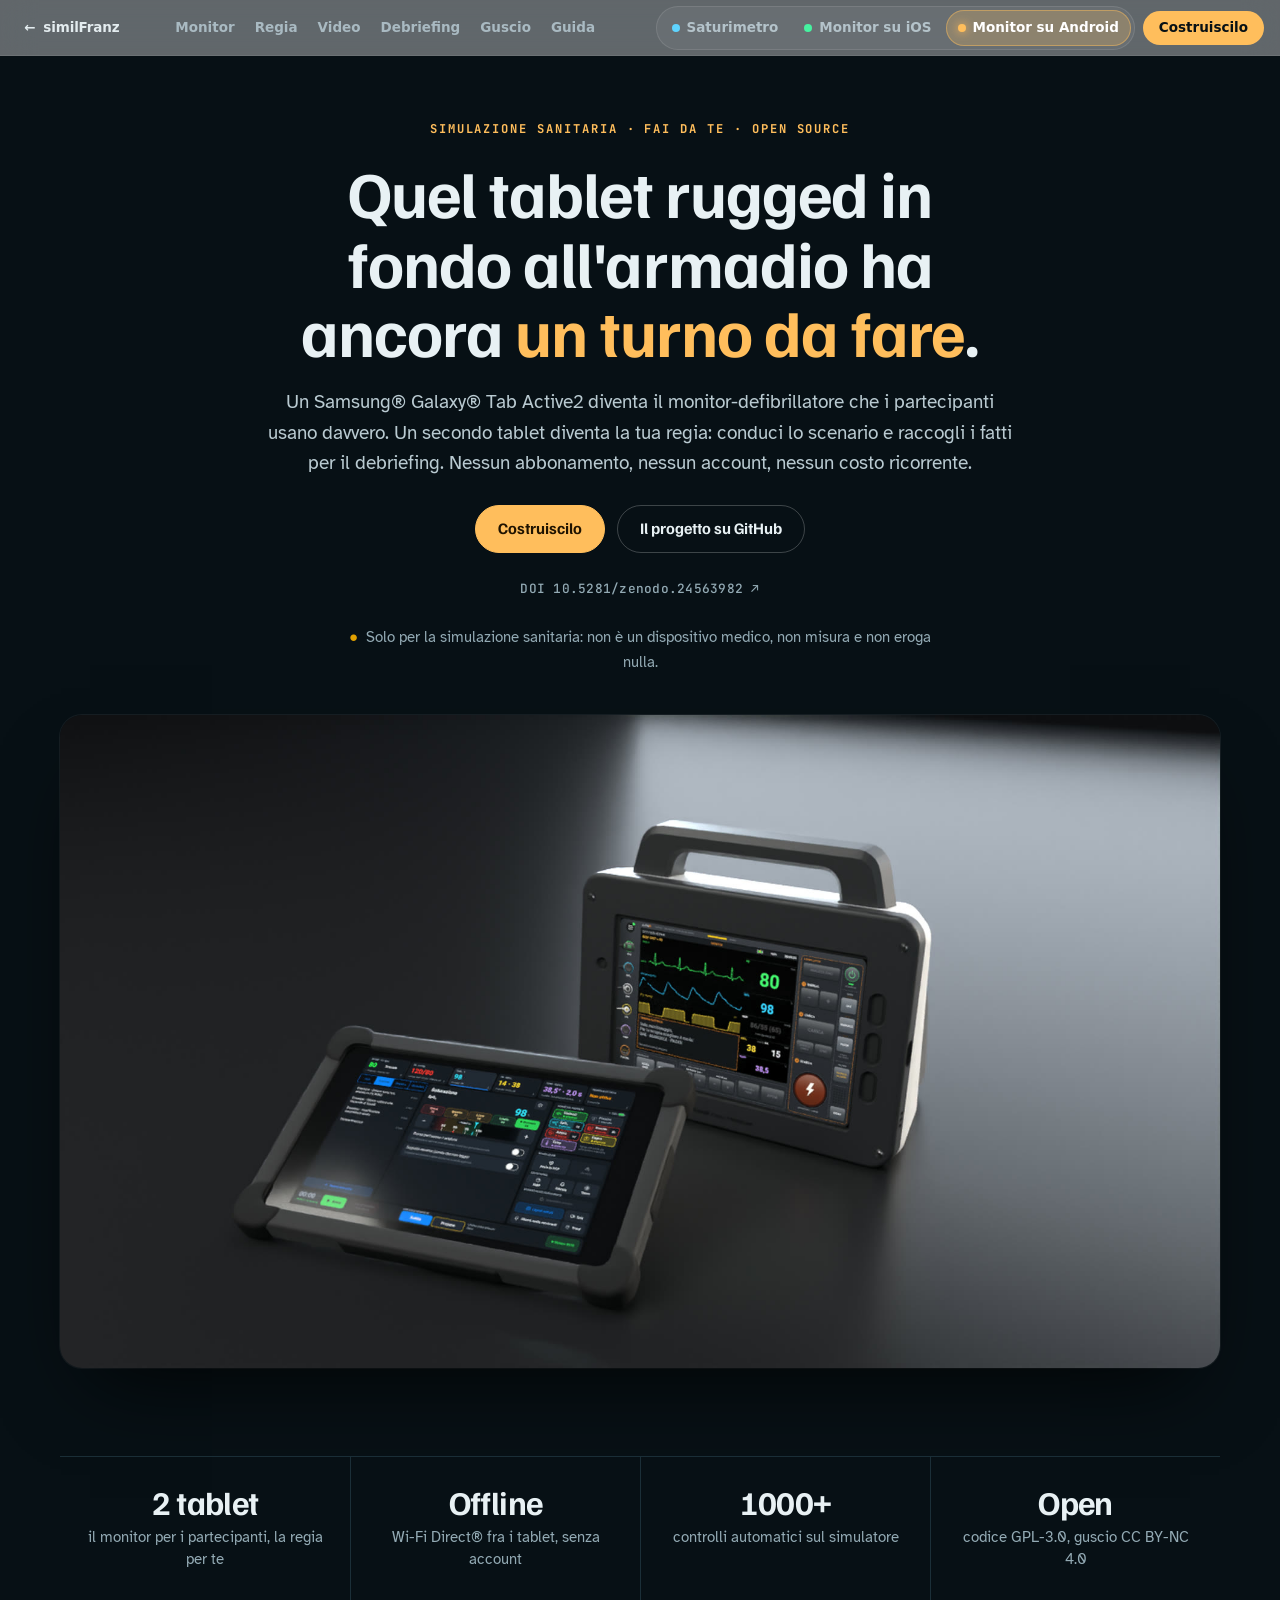
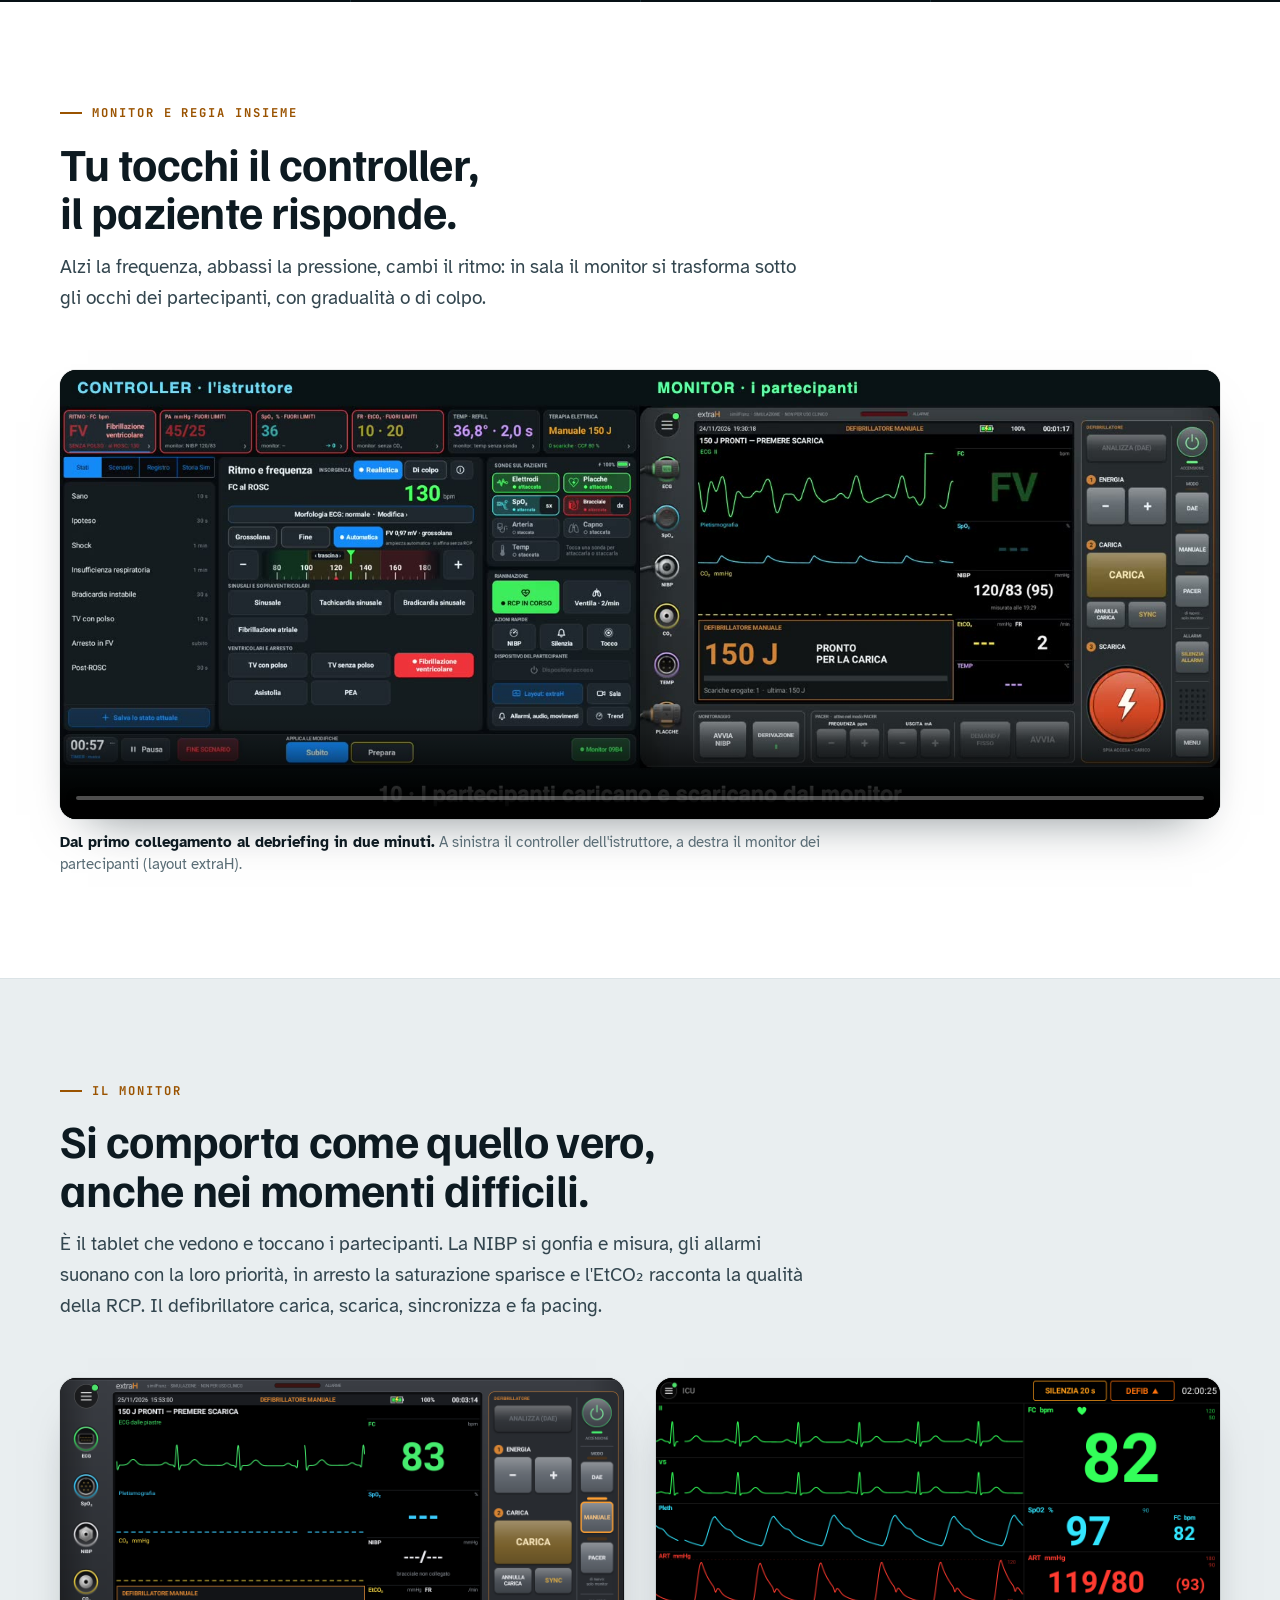
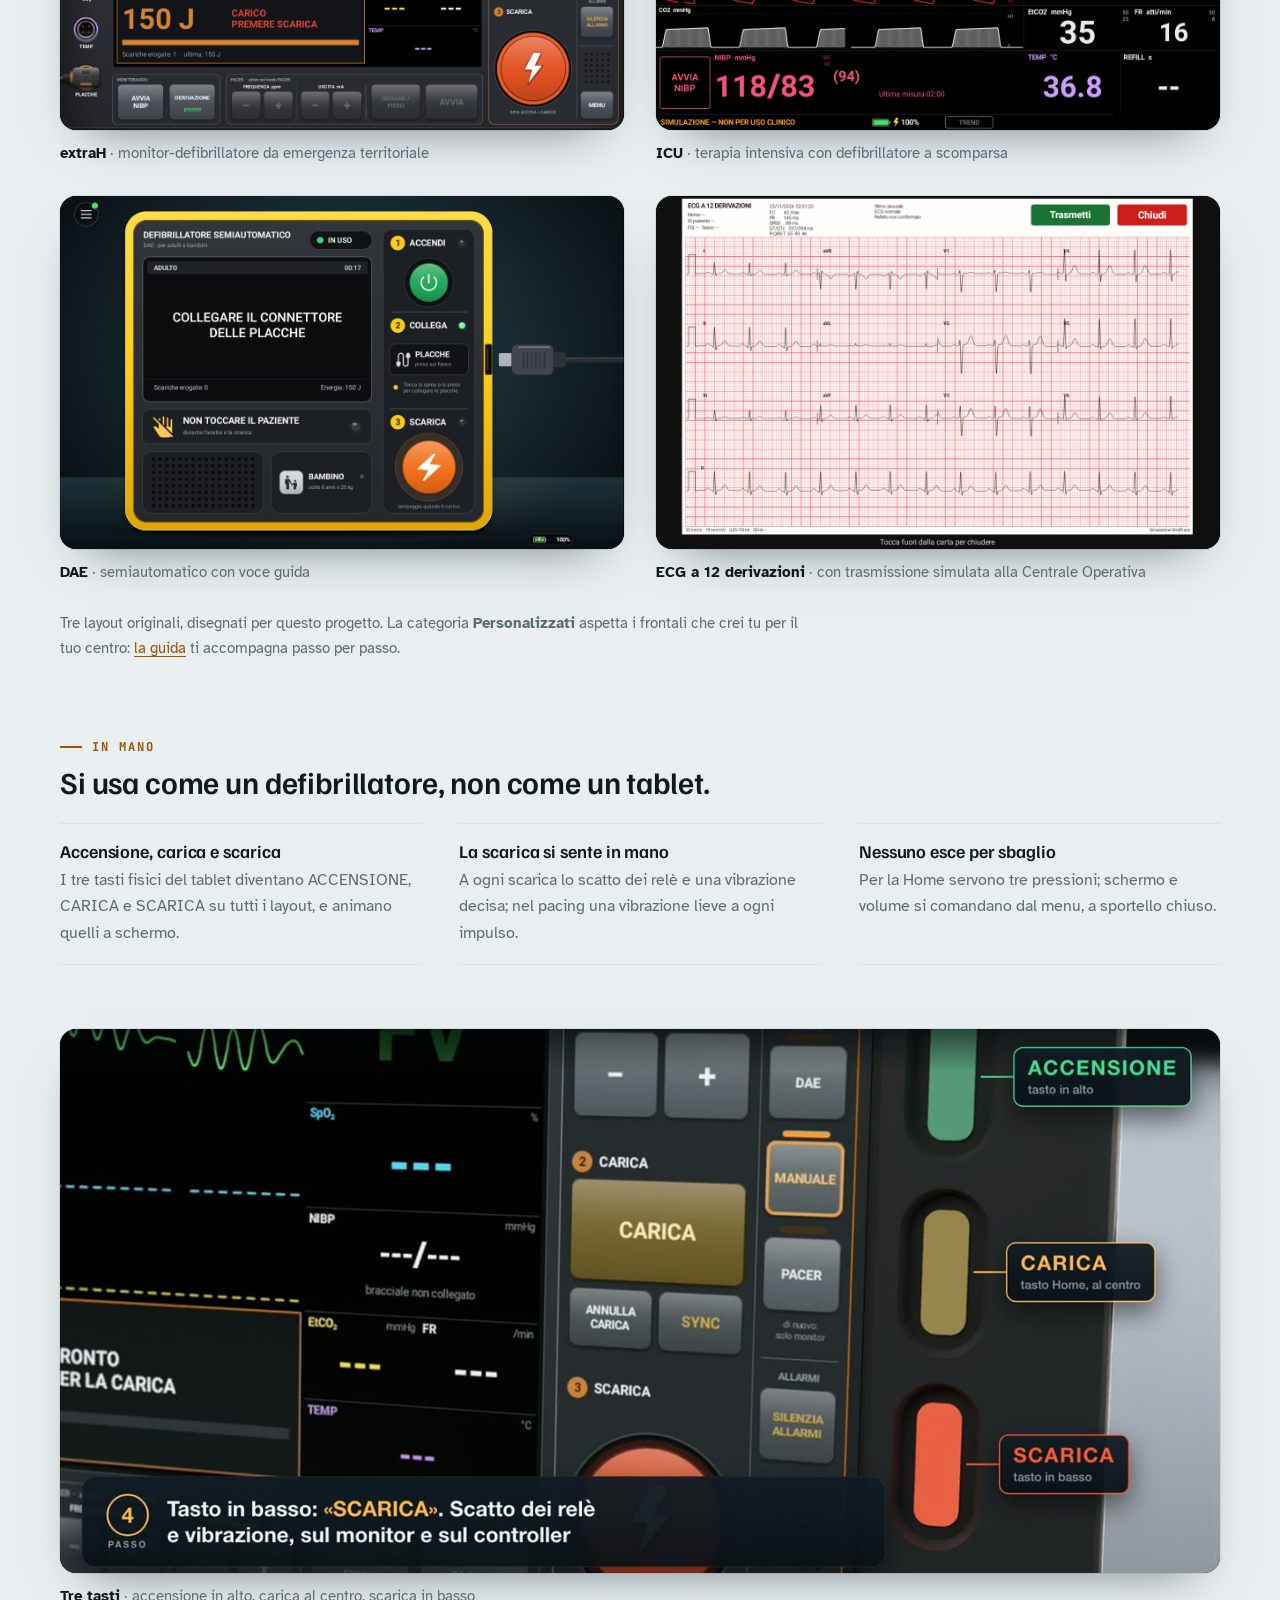
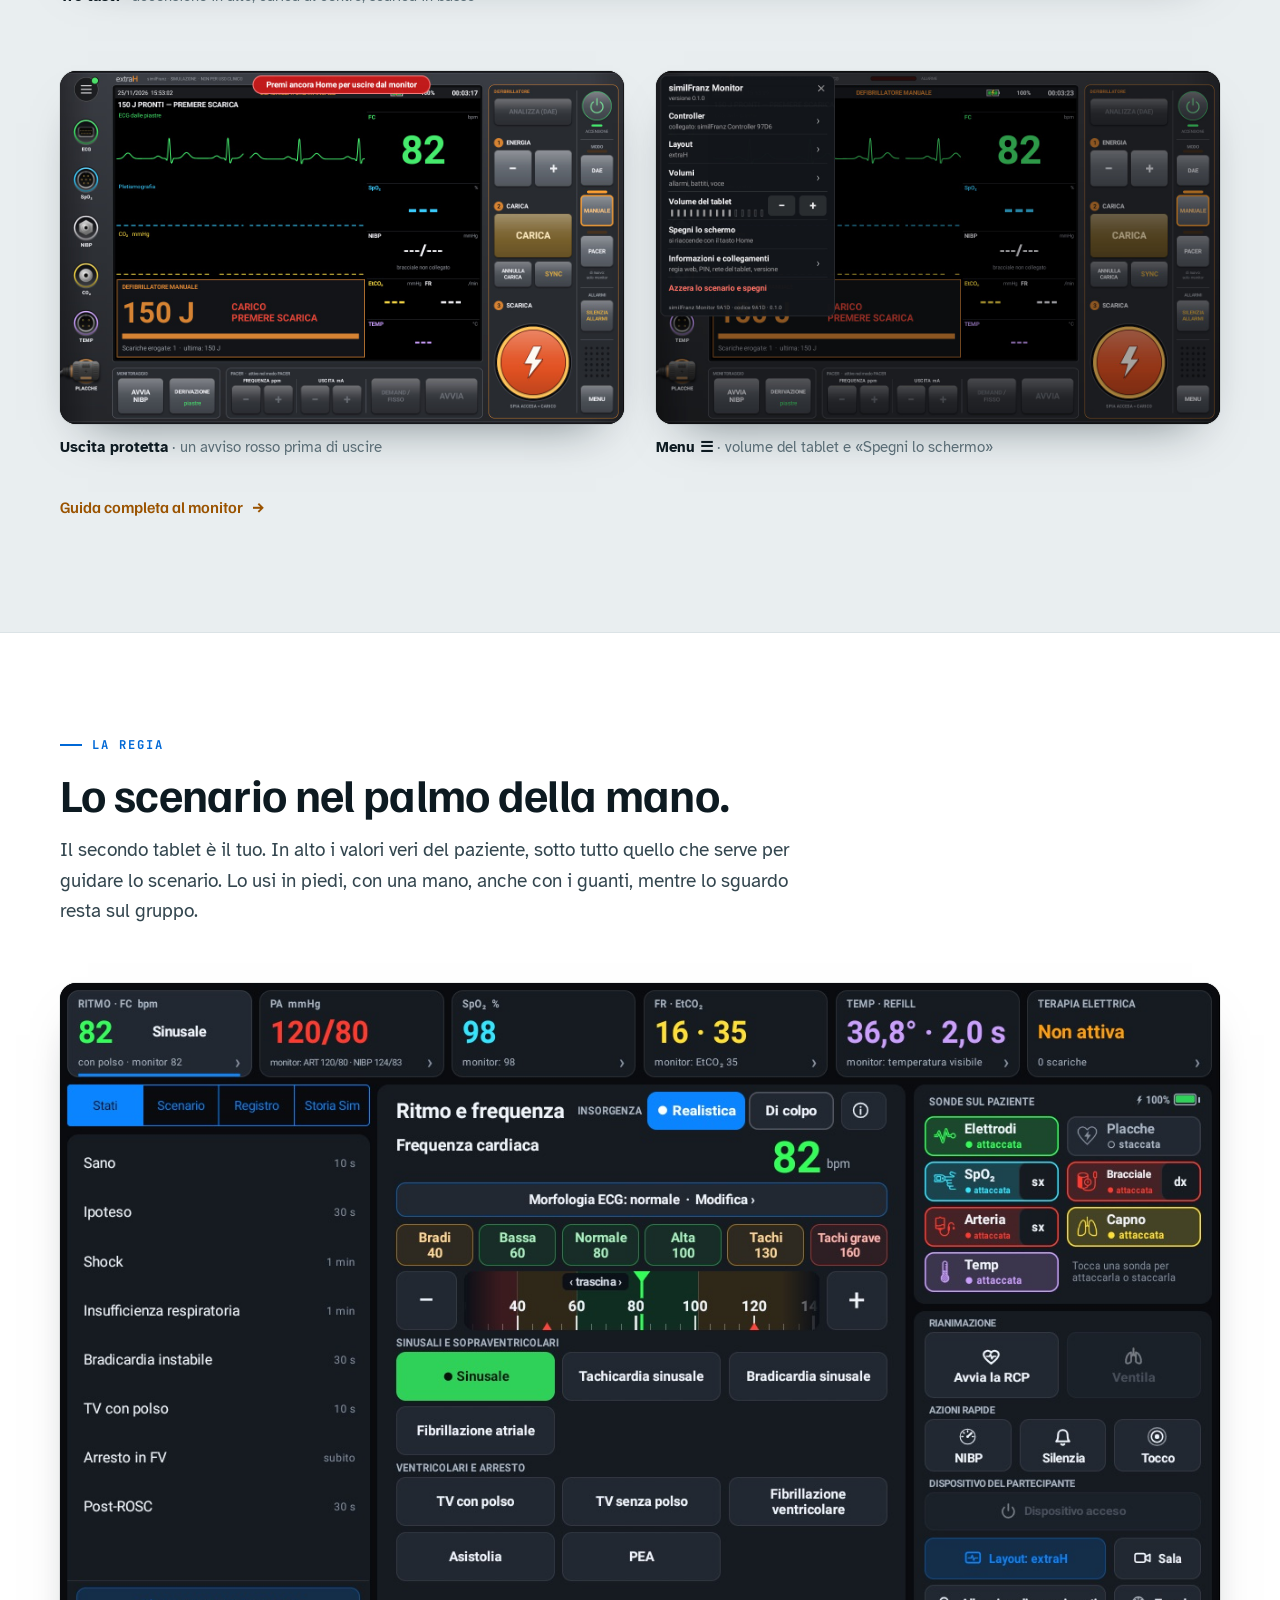
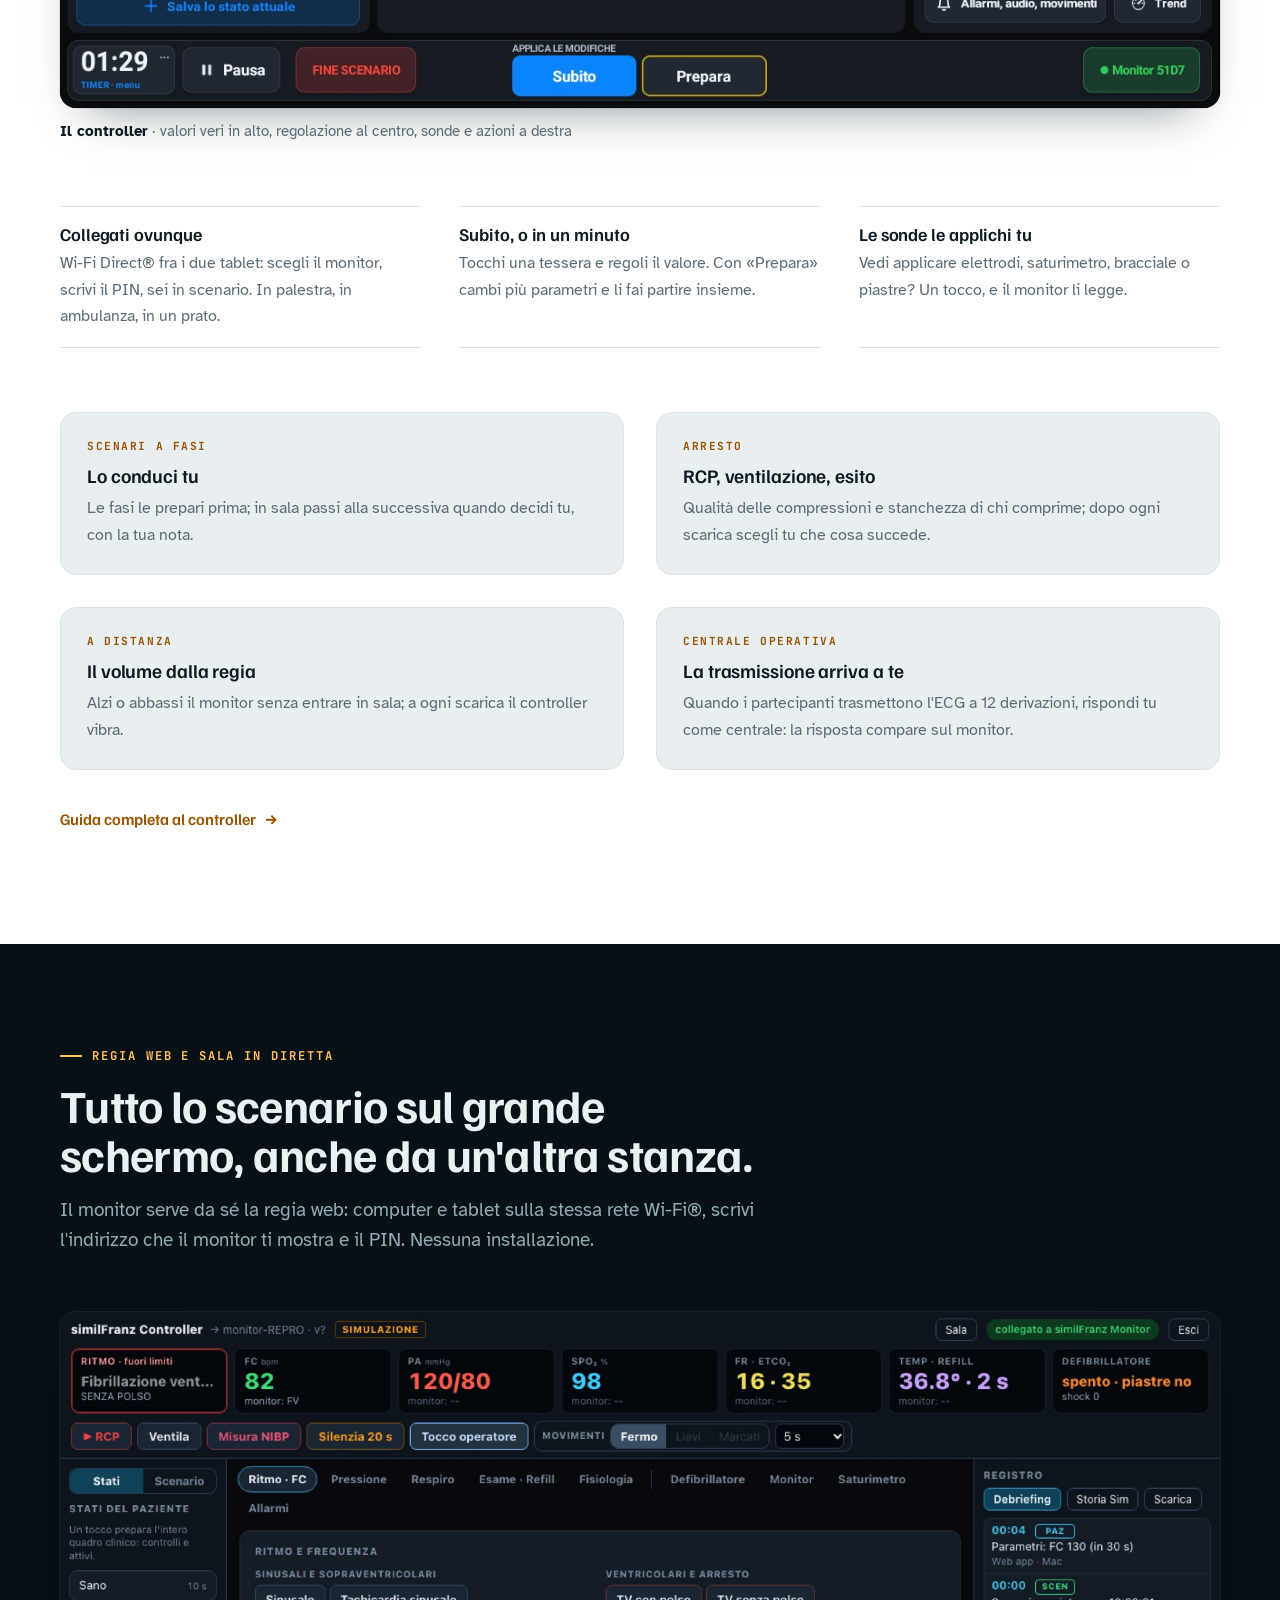
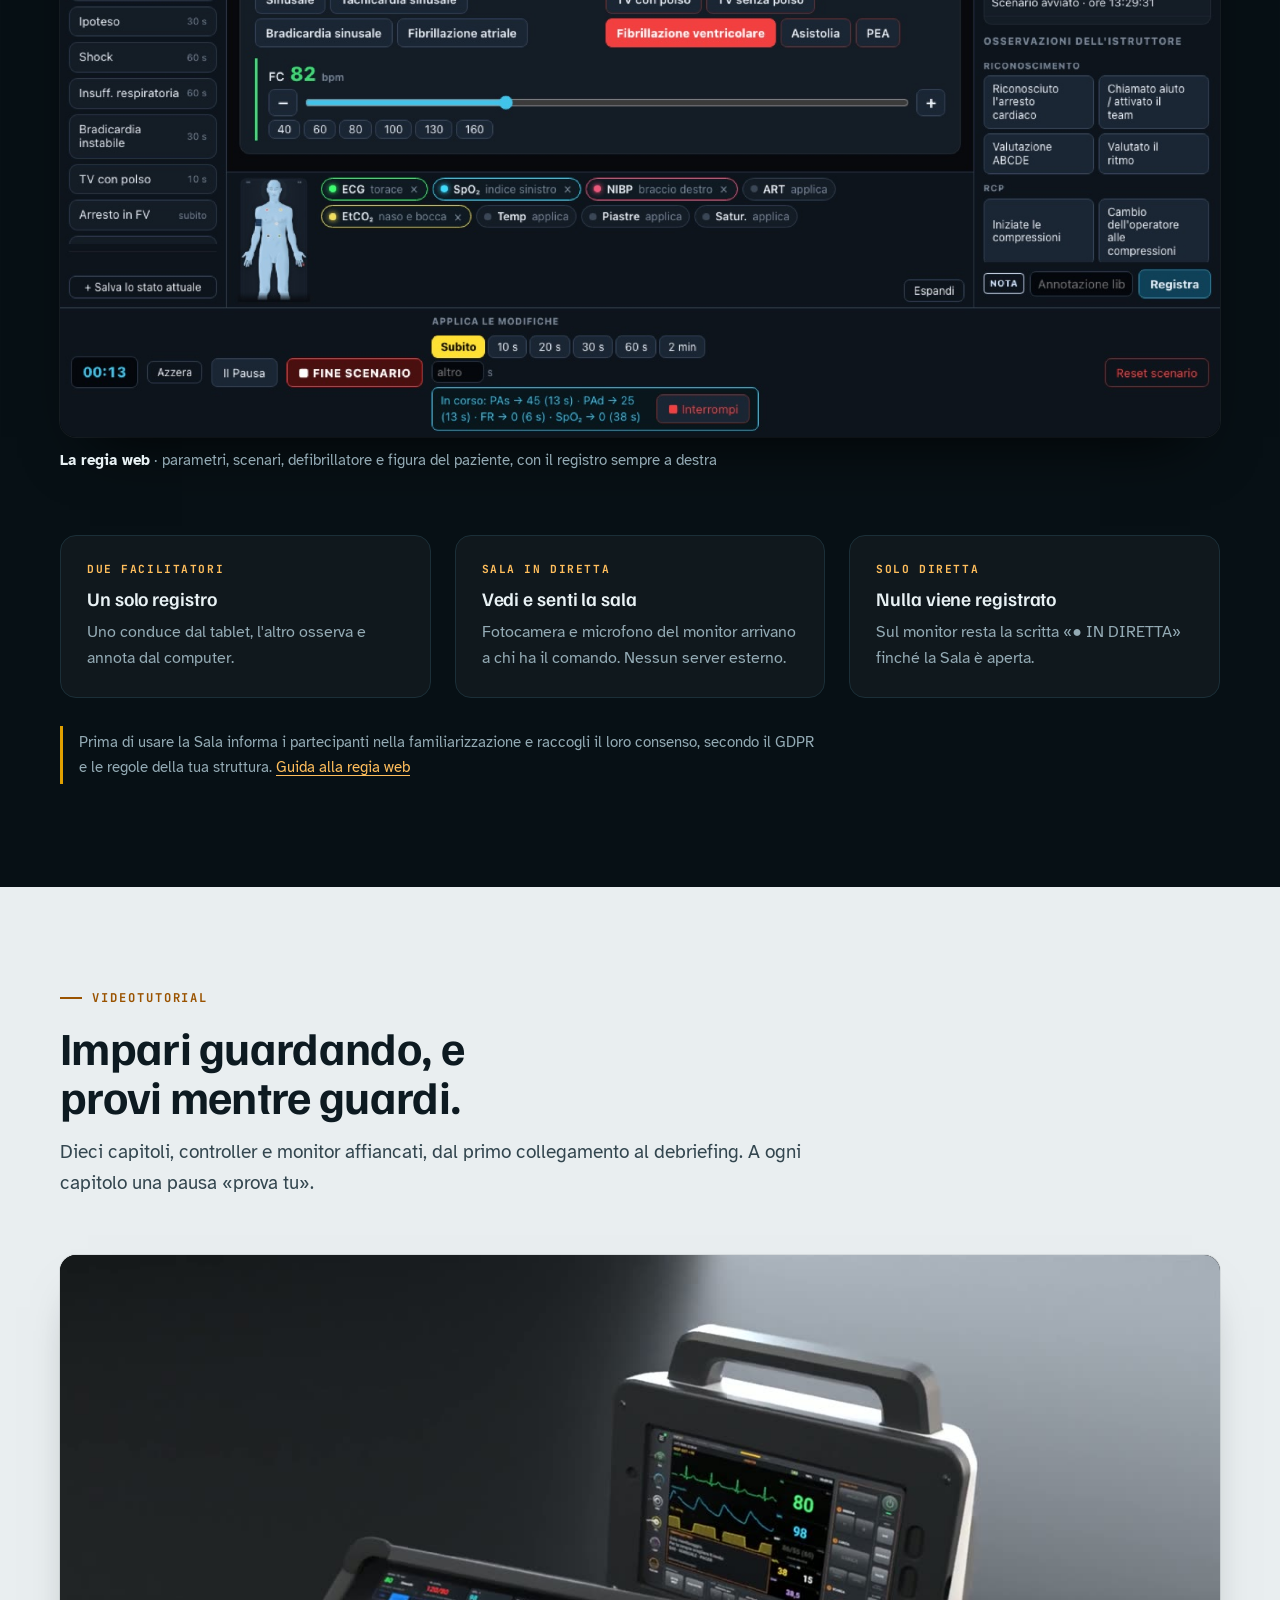
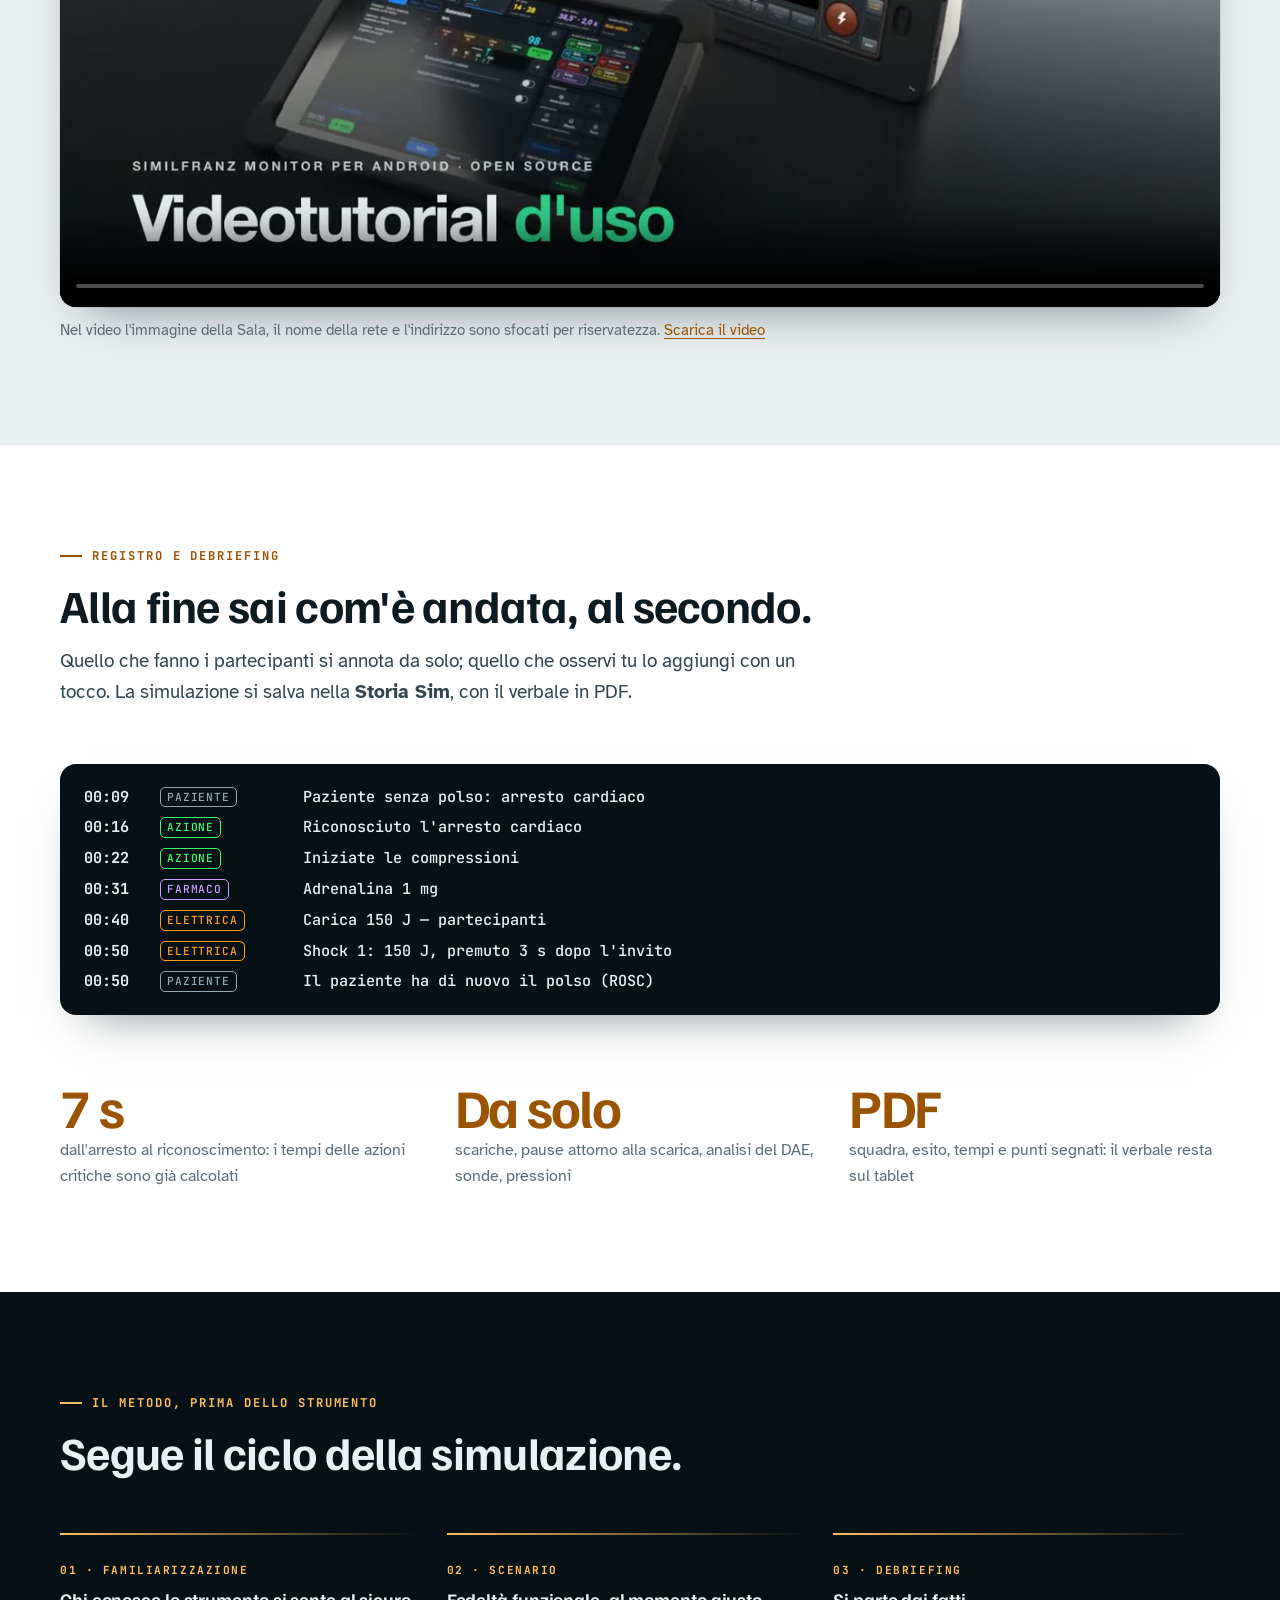
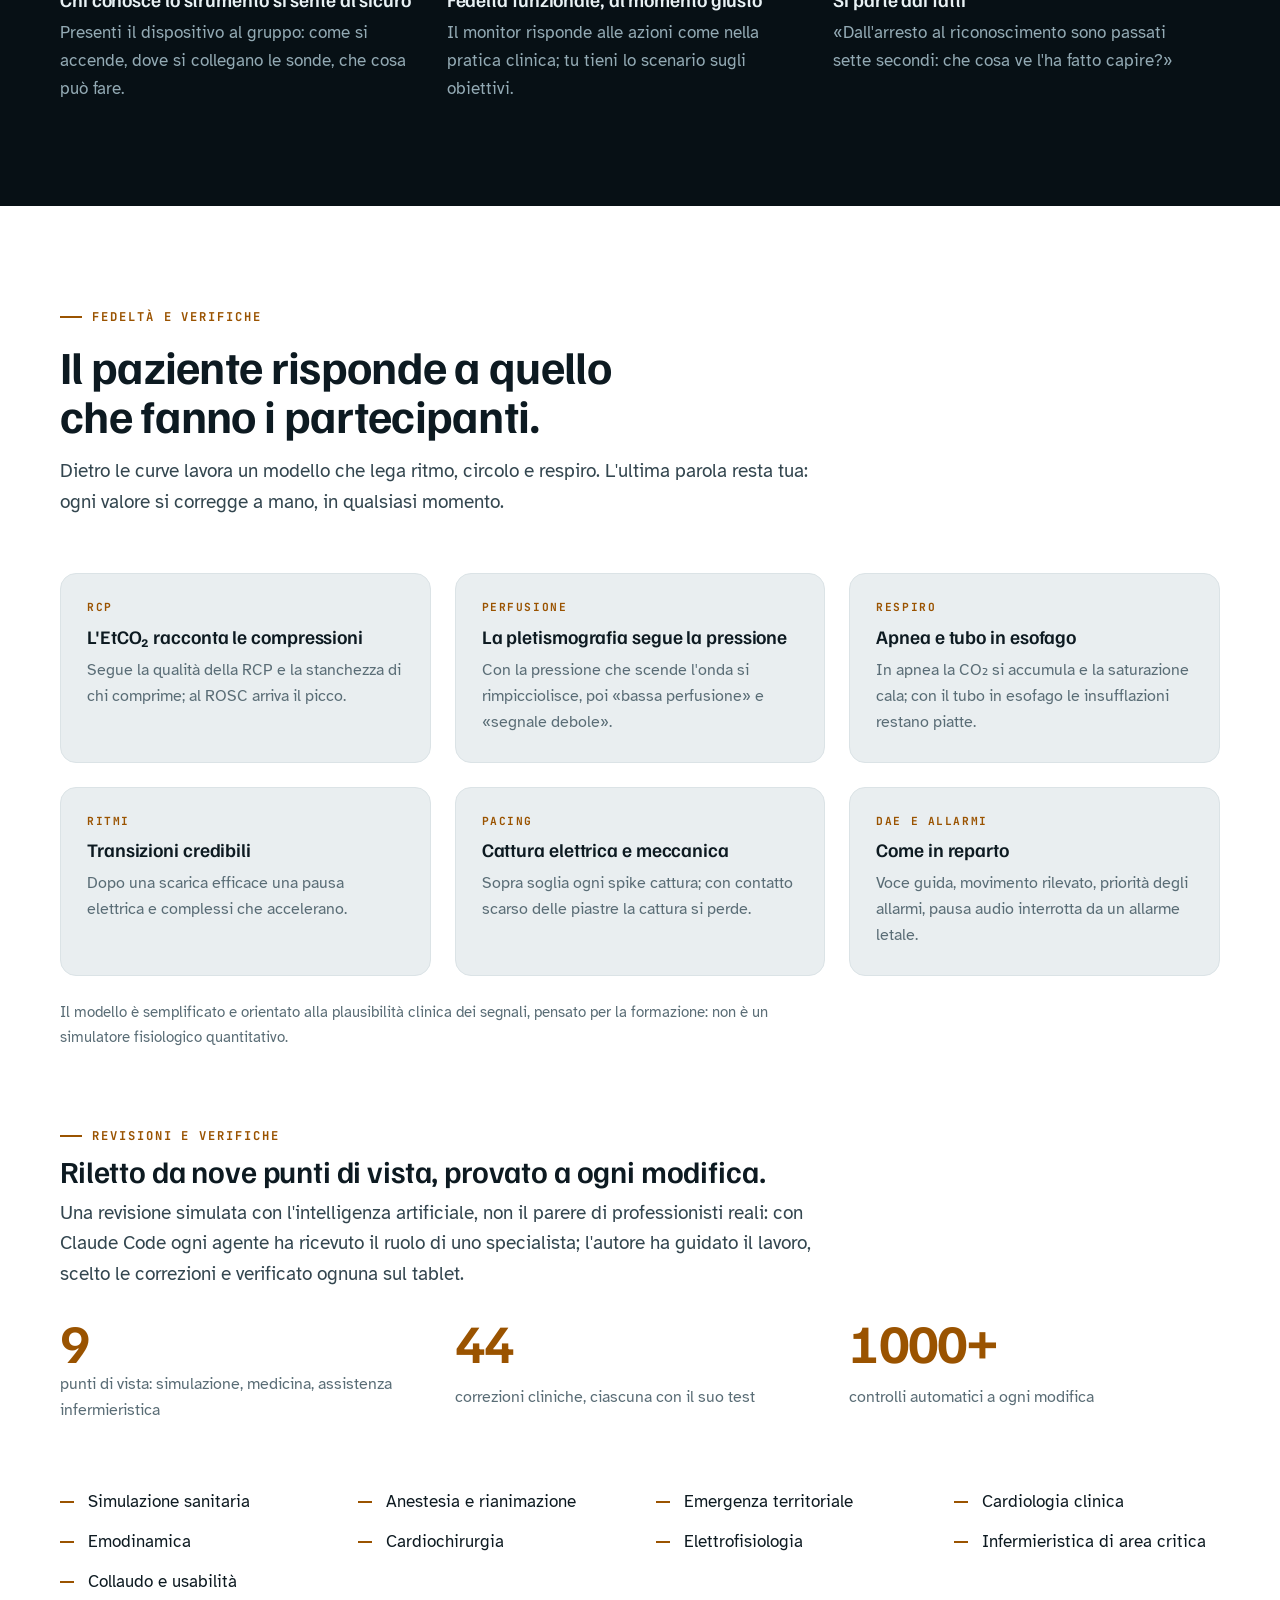
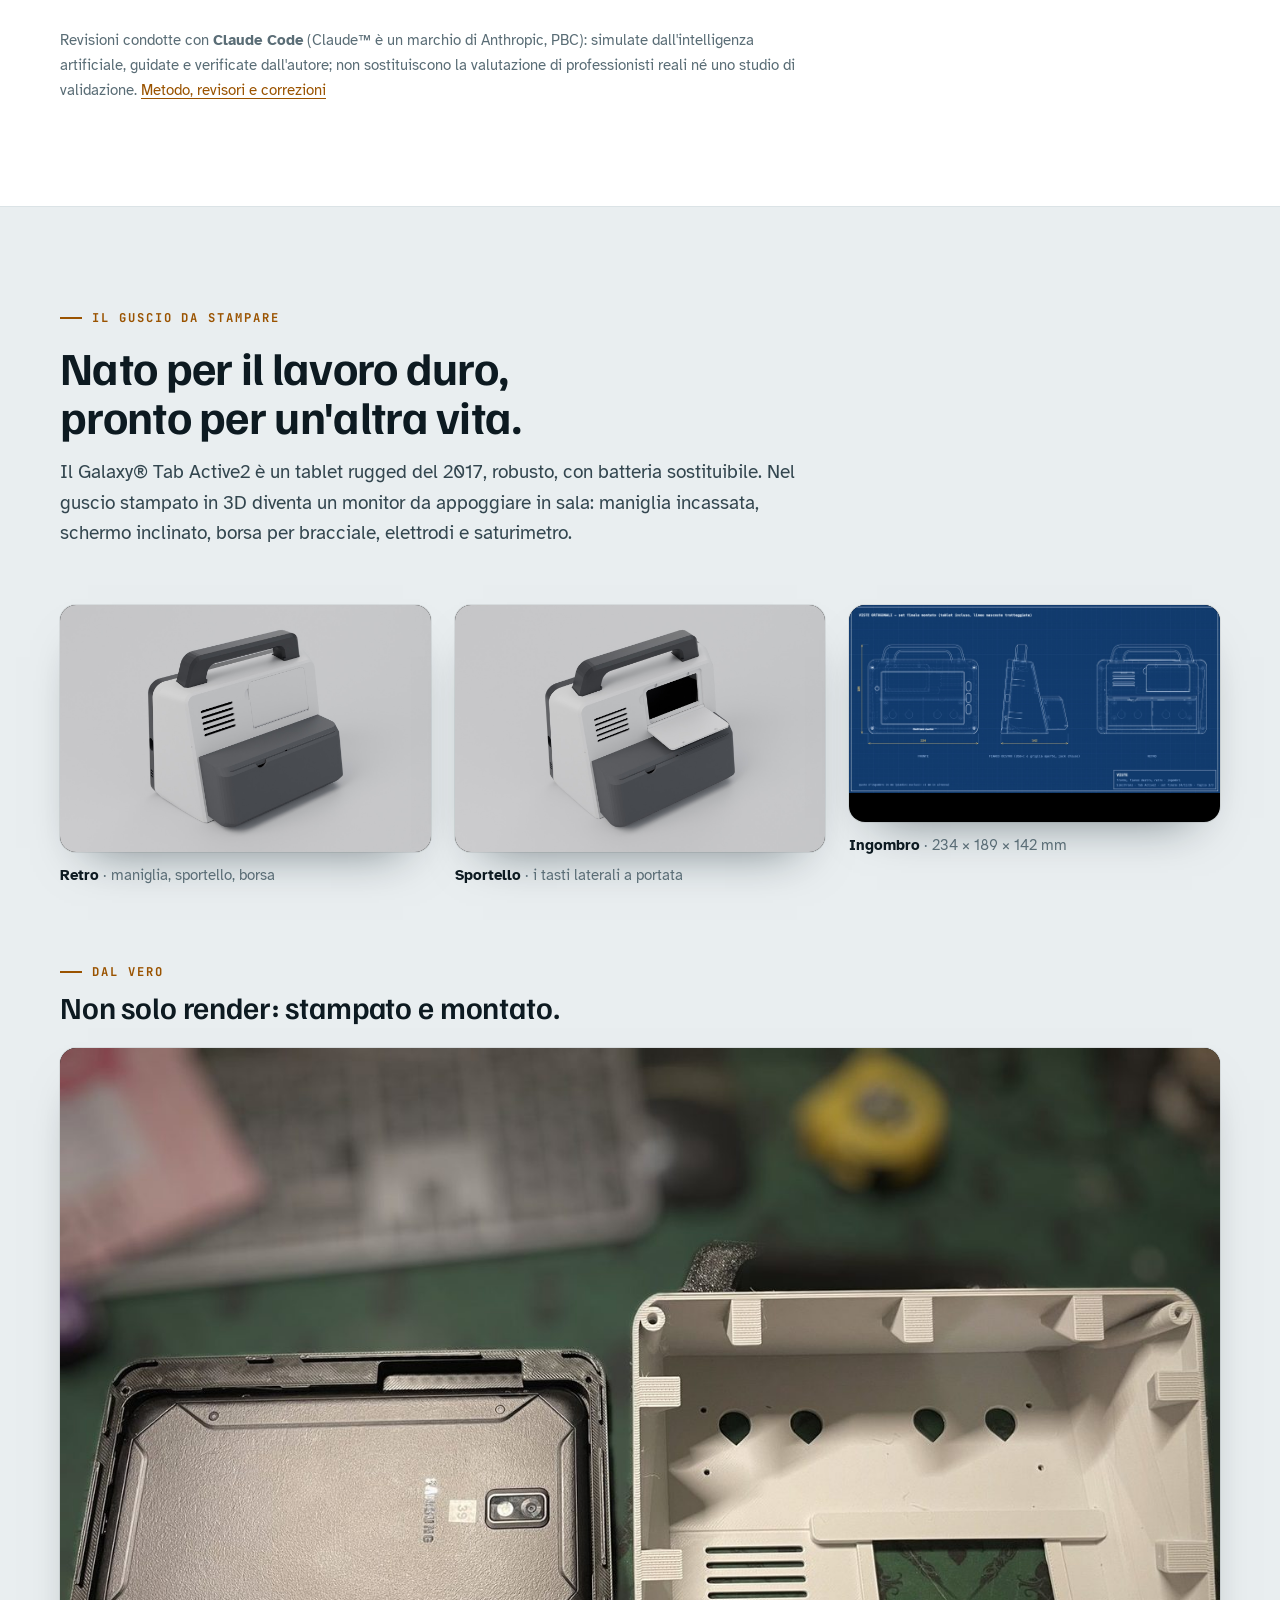
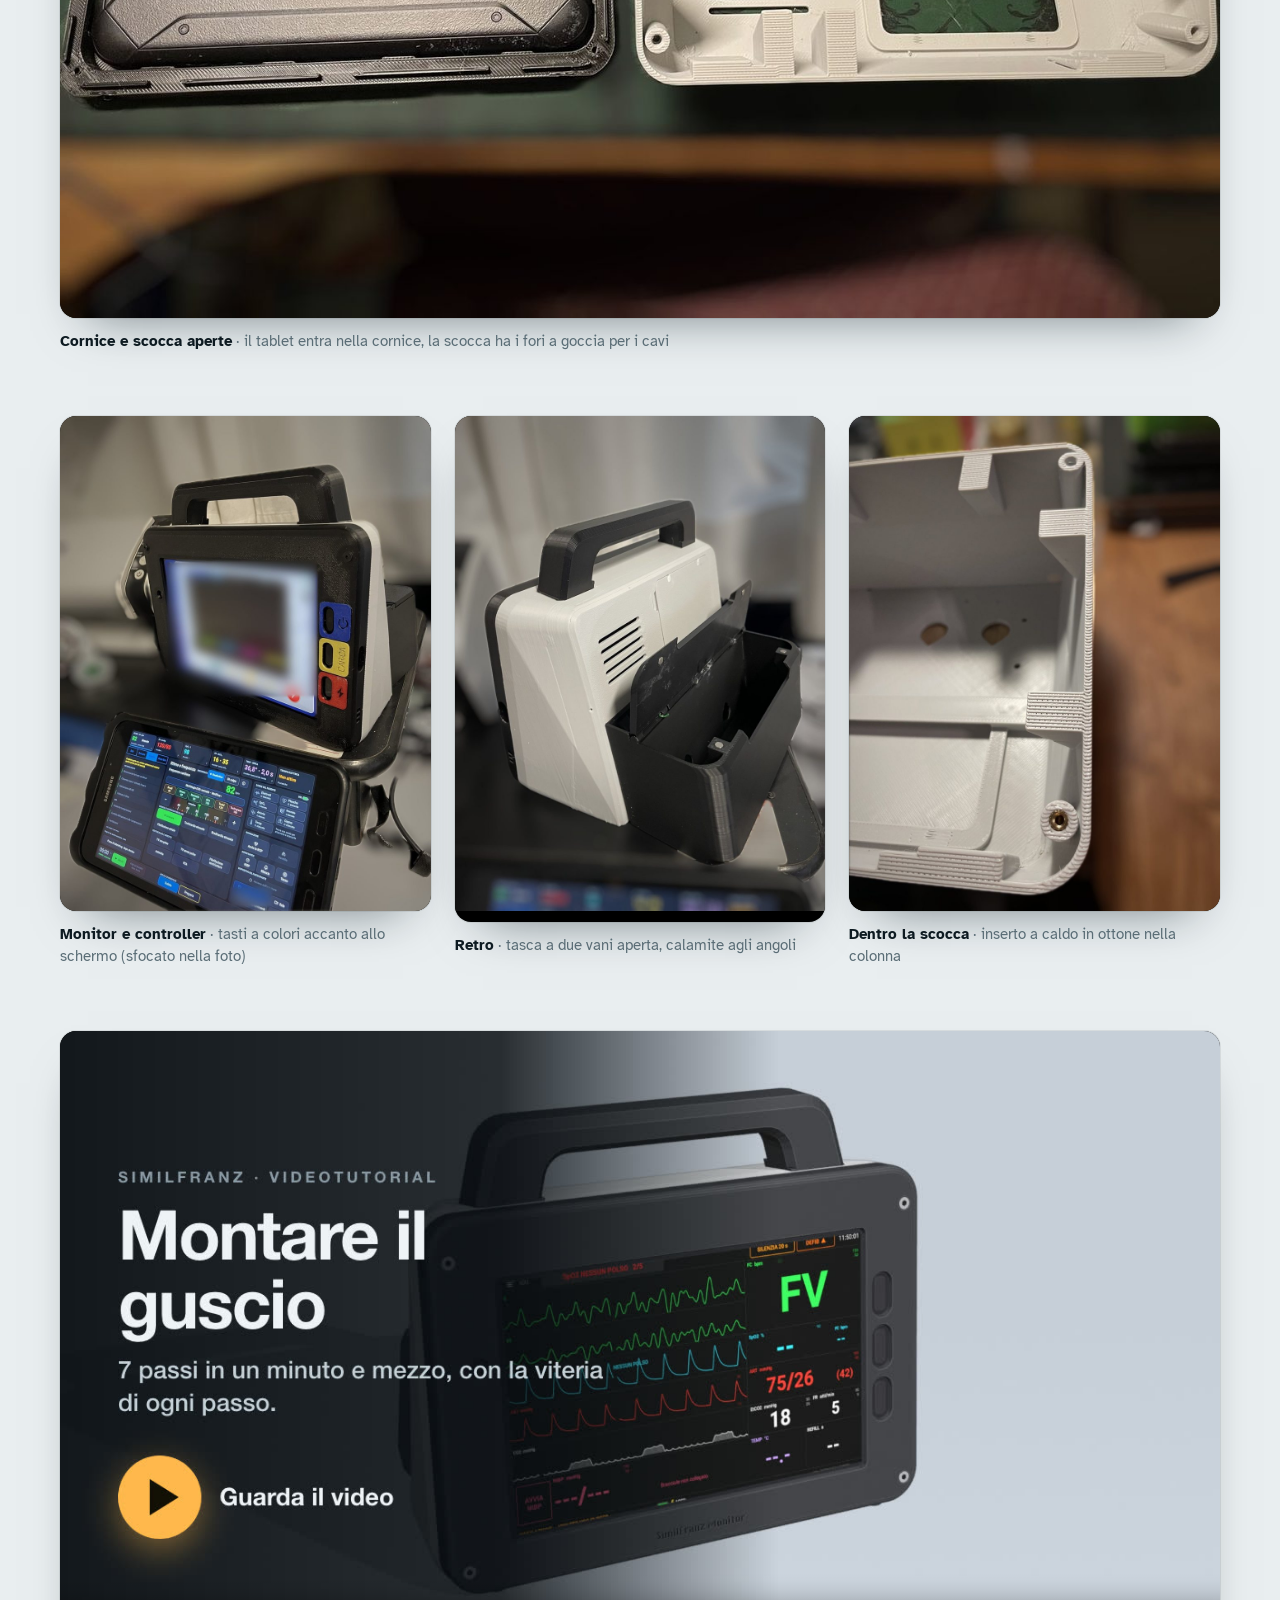
==== commit 4a9d8198: "Nessun abbonamento, nessun account, nessun costo ricorrente: nell'apertura e nel README Co-Authored-" ====
--- a/docs/index.html
+++ b/docs/index.html
@@ -419,7 +419,7 @@
     <div class="hero-copy">
       <span class="eyebrow">Simulazione sanitaria · fai da te · open source</span>
       <h1>Quel tablet rugged in fondo all'armadio ha ancora <em>un turno da fare</em>.</h1>
-      <p class="lead">Un Samsung® Galaxy® Tab Active2 diventa il monitor-defibrillatore che i partecipanti usano davvero. Un secondo tablet diventa la tua regia: conduci lo scenario e raccogli i fatti per il debriefing.</p>
+      <p class="lead">Un Samsung® Galaxy® Tab Active2 diventa il monitor-defibrillatore che i partecipanti usano davvero. Un secondo tablet diventa la tua regia: conduci lo scenario e raccogli i fatti per il debriefing. Nessun abbonamento, nessun account, nessun costo ricorrente.</p>
       <div class="ctas">
         <a class="btn primary" href="#come">Costruiscilo</a>
         <a class="btn" href="https://github.com/Franz8787/similfranz-monitor-android">Il progetto su GitHub</a>
